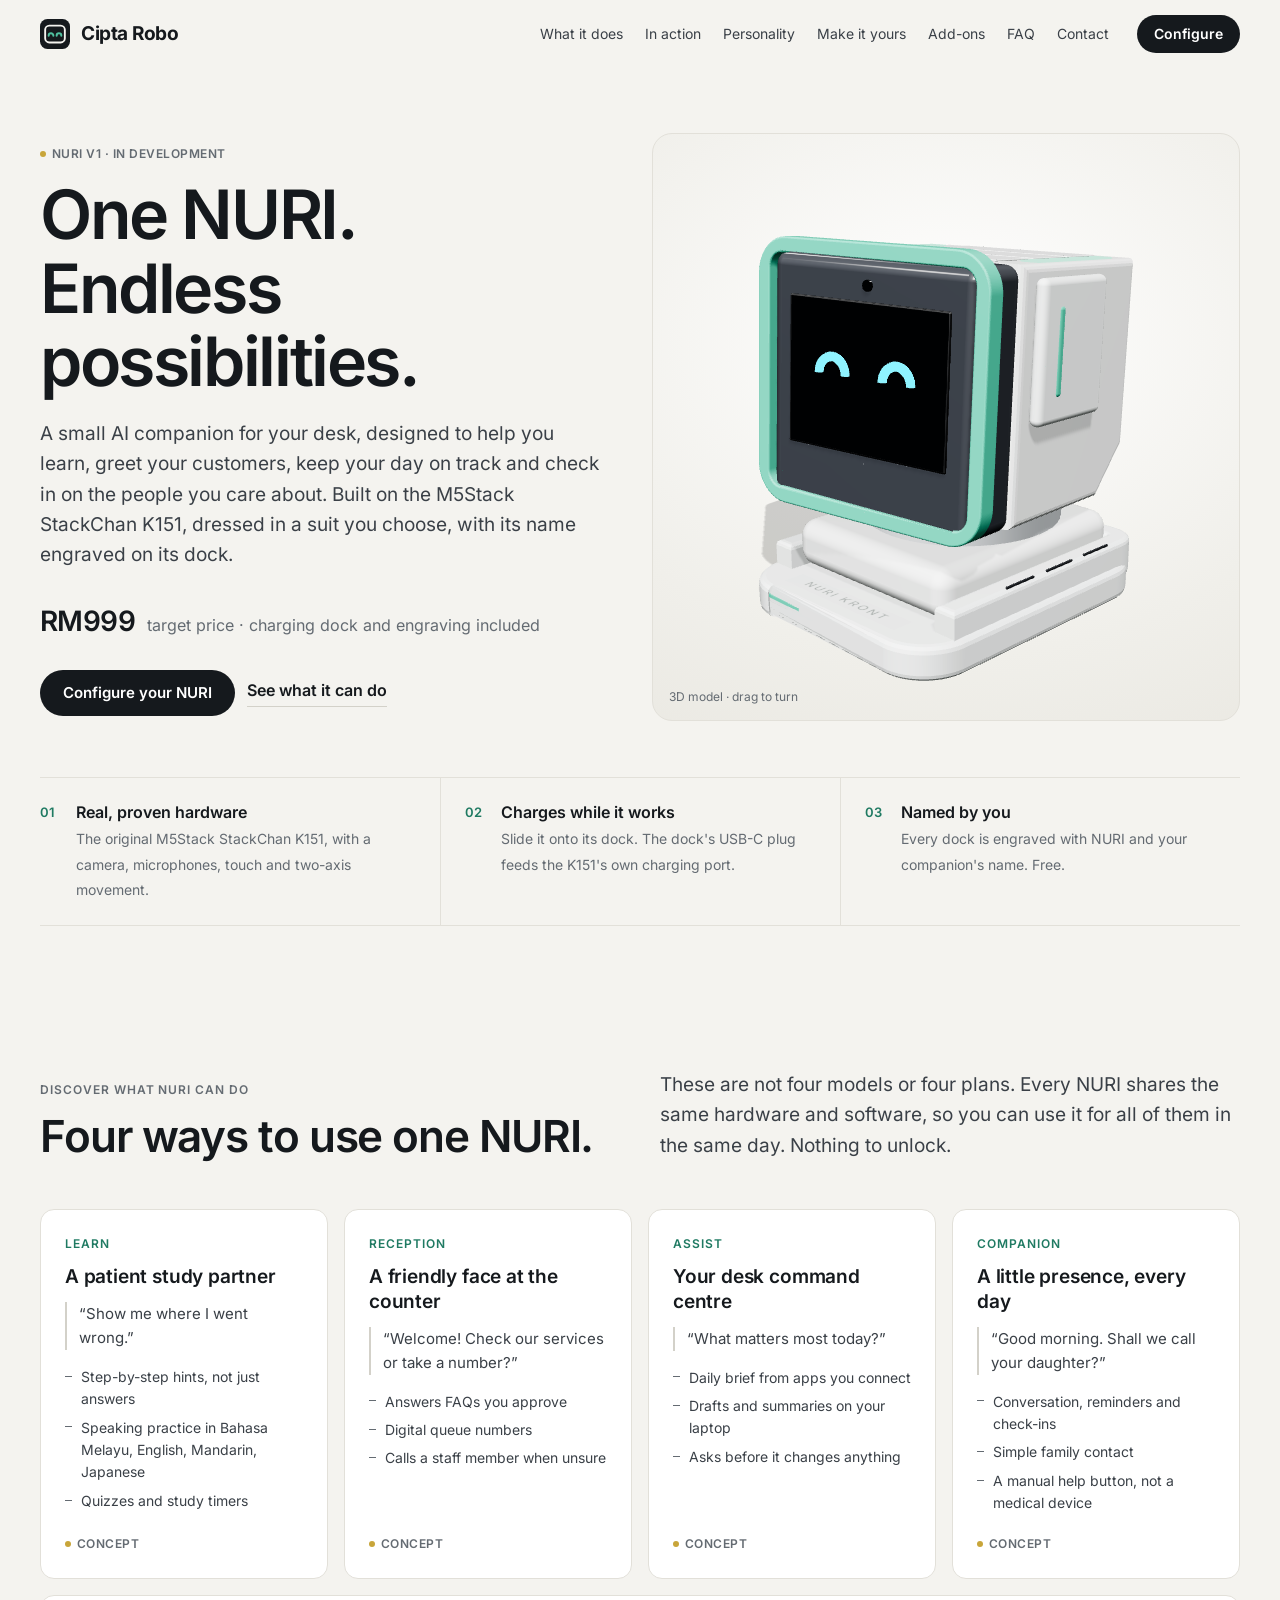
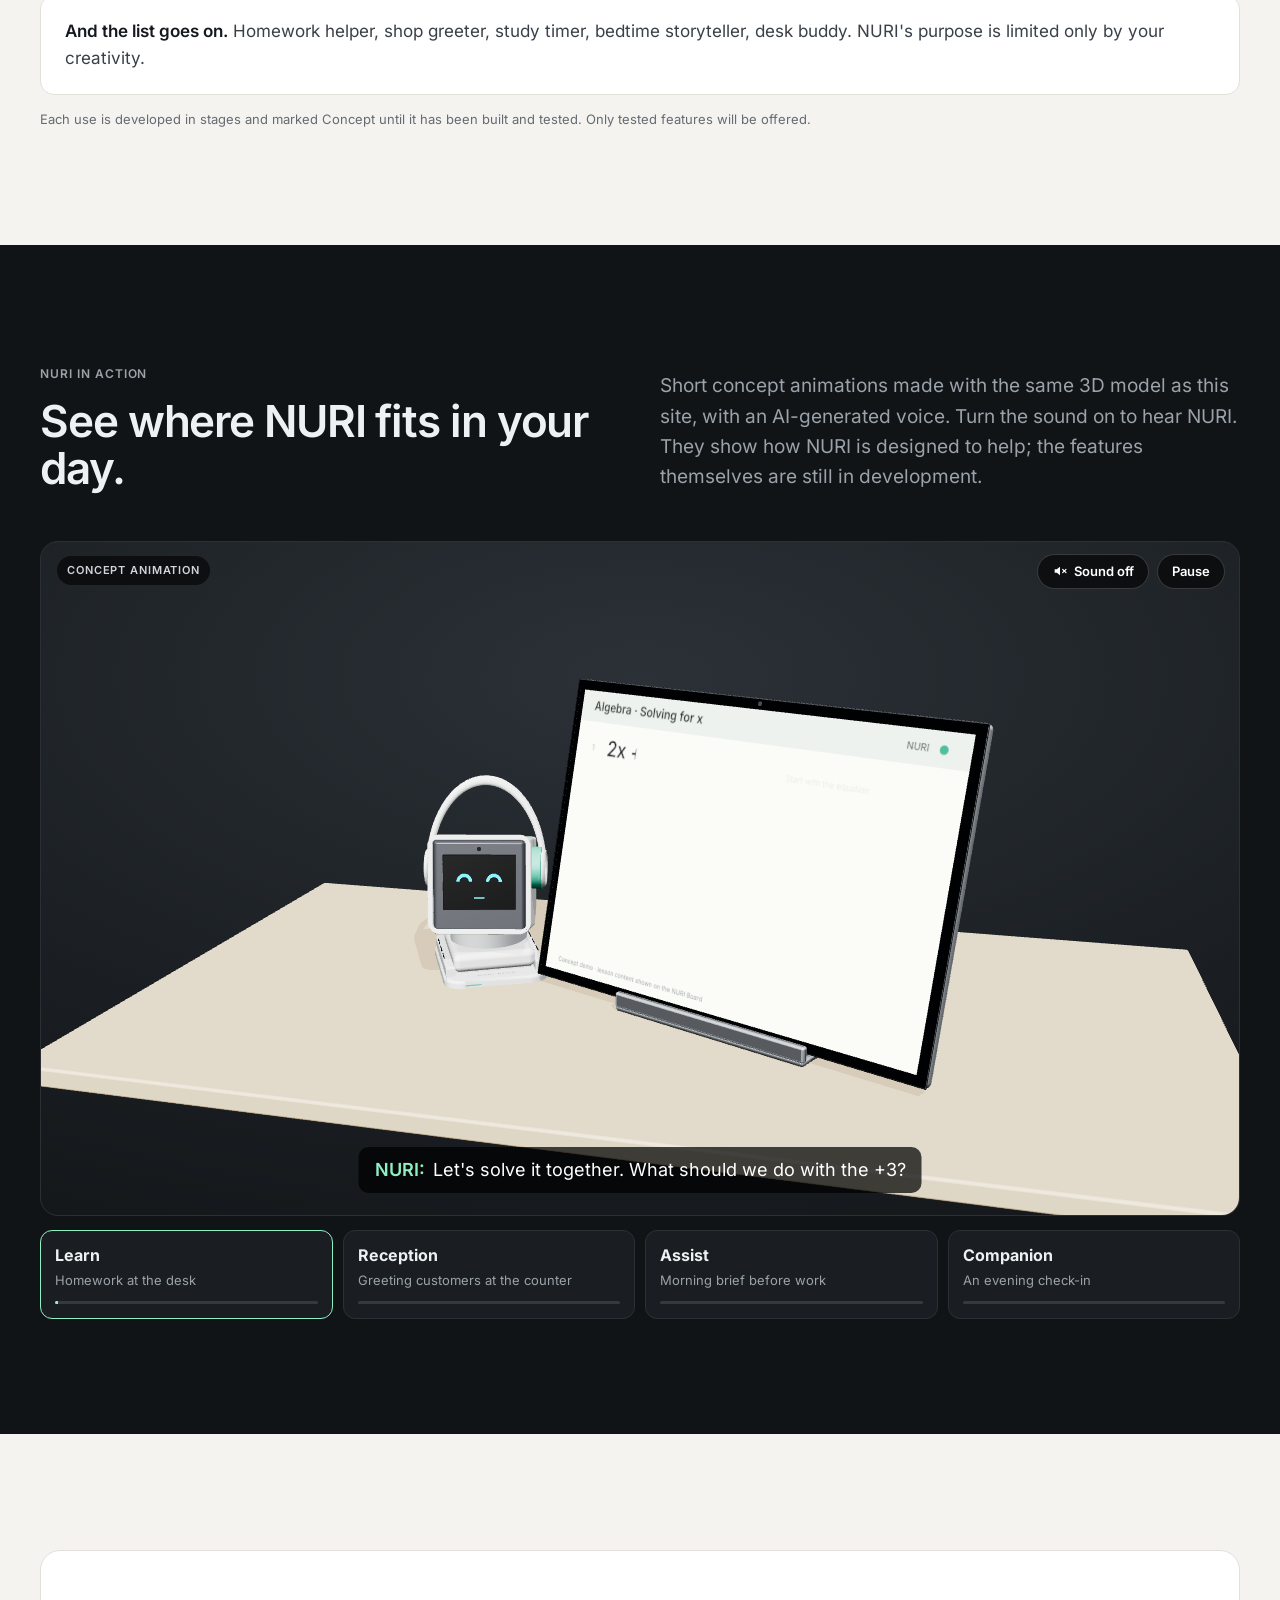
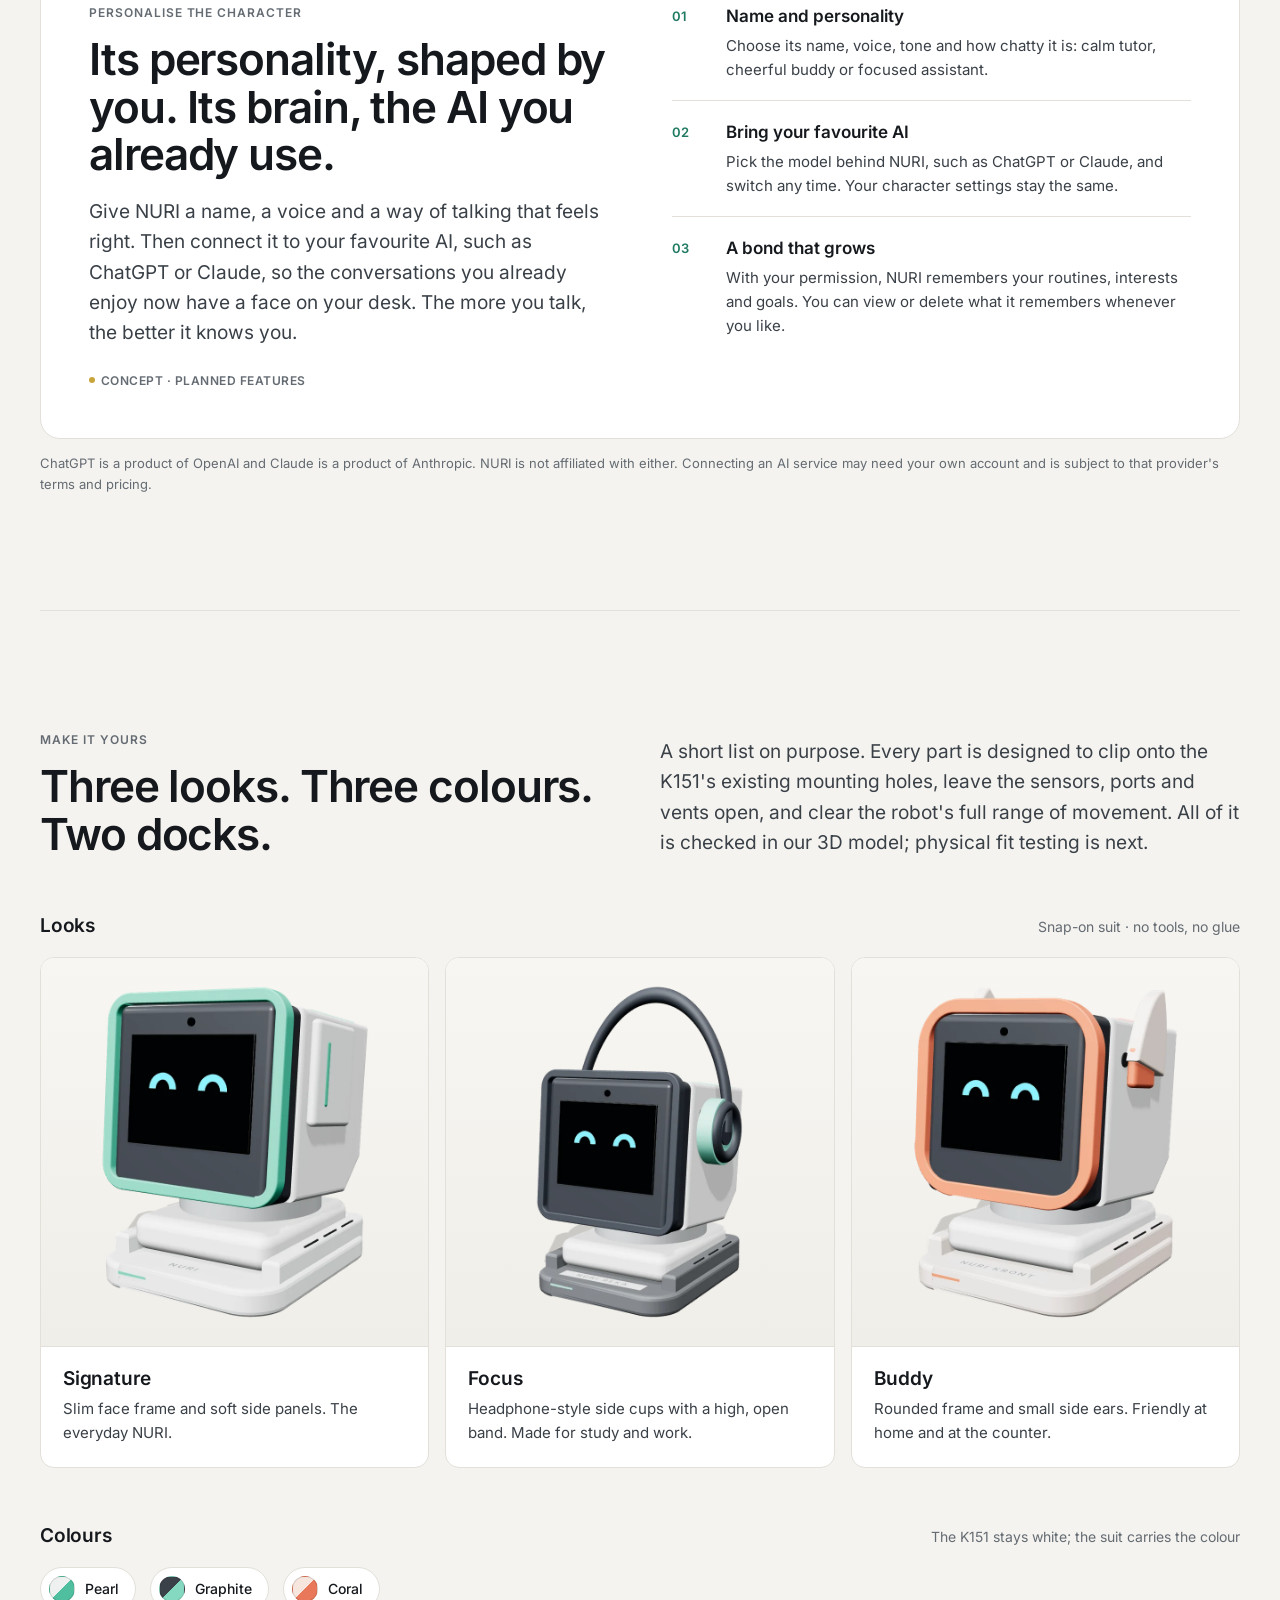
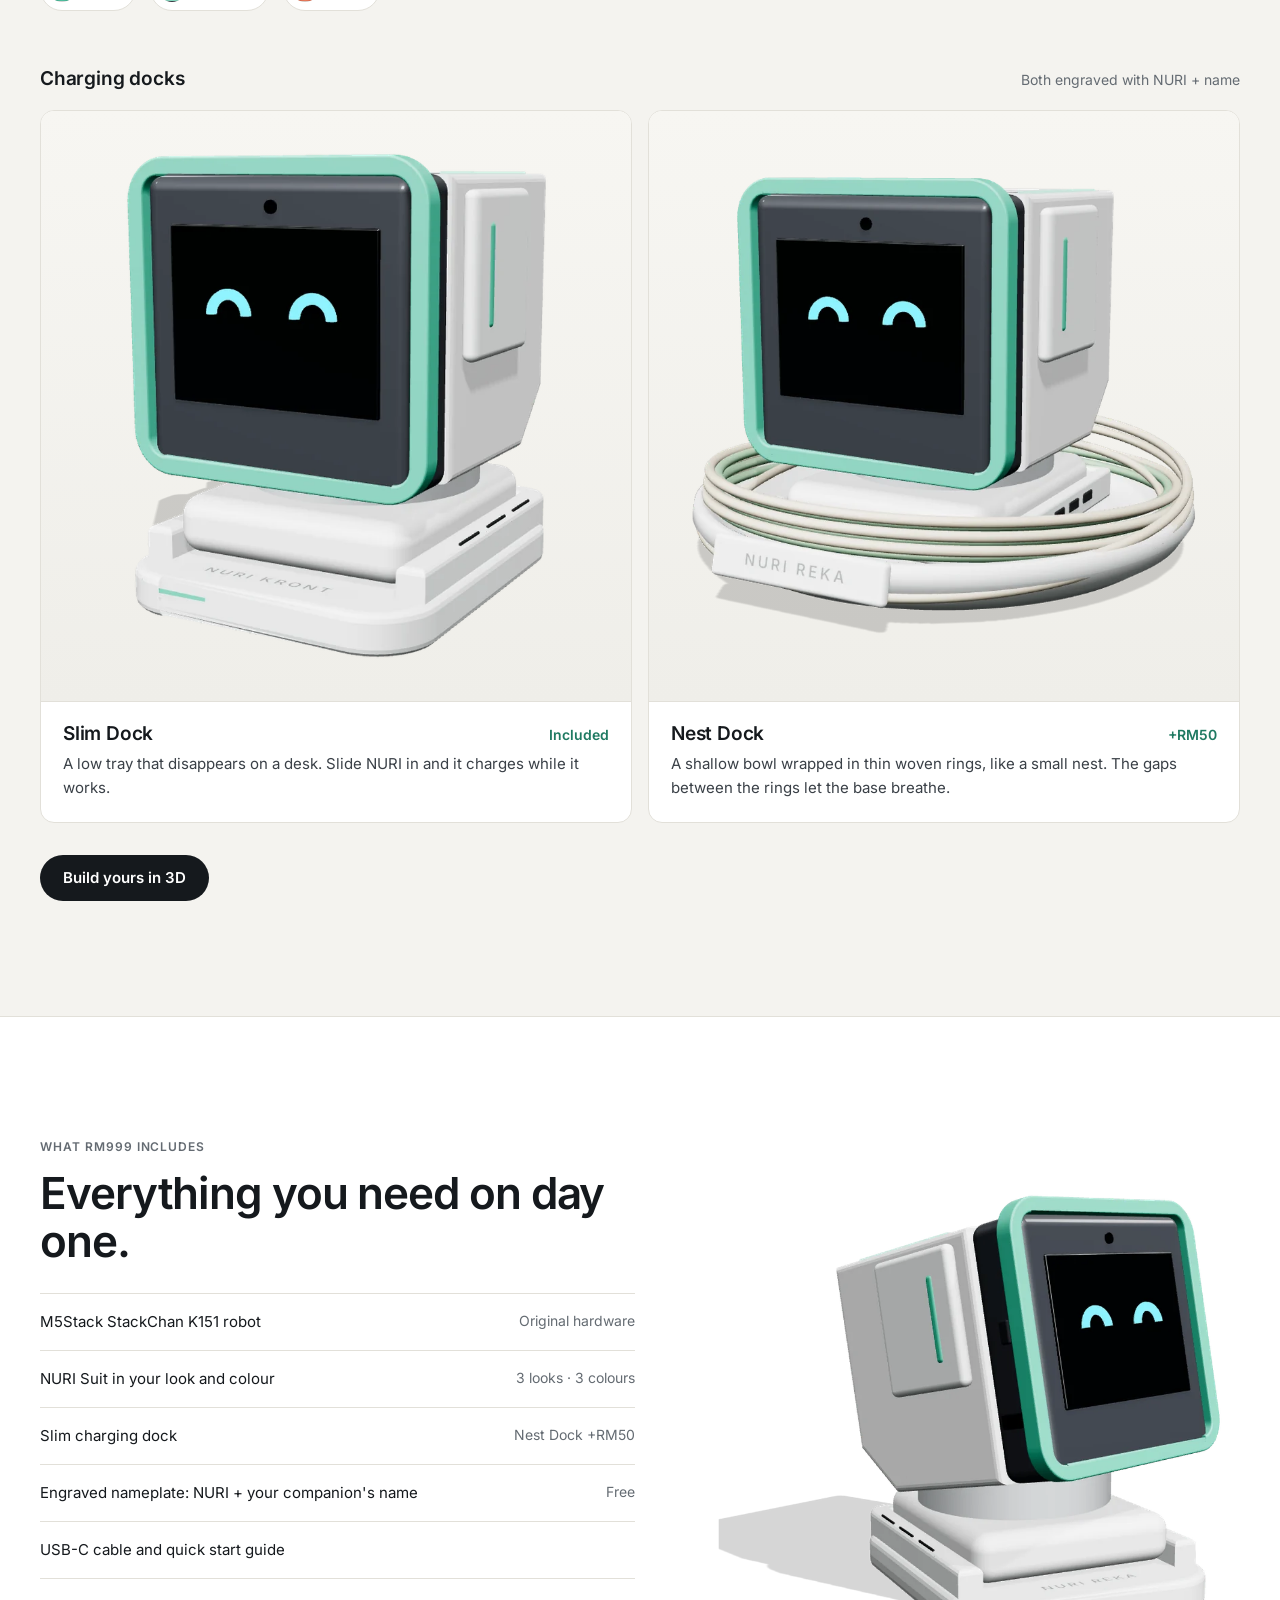
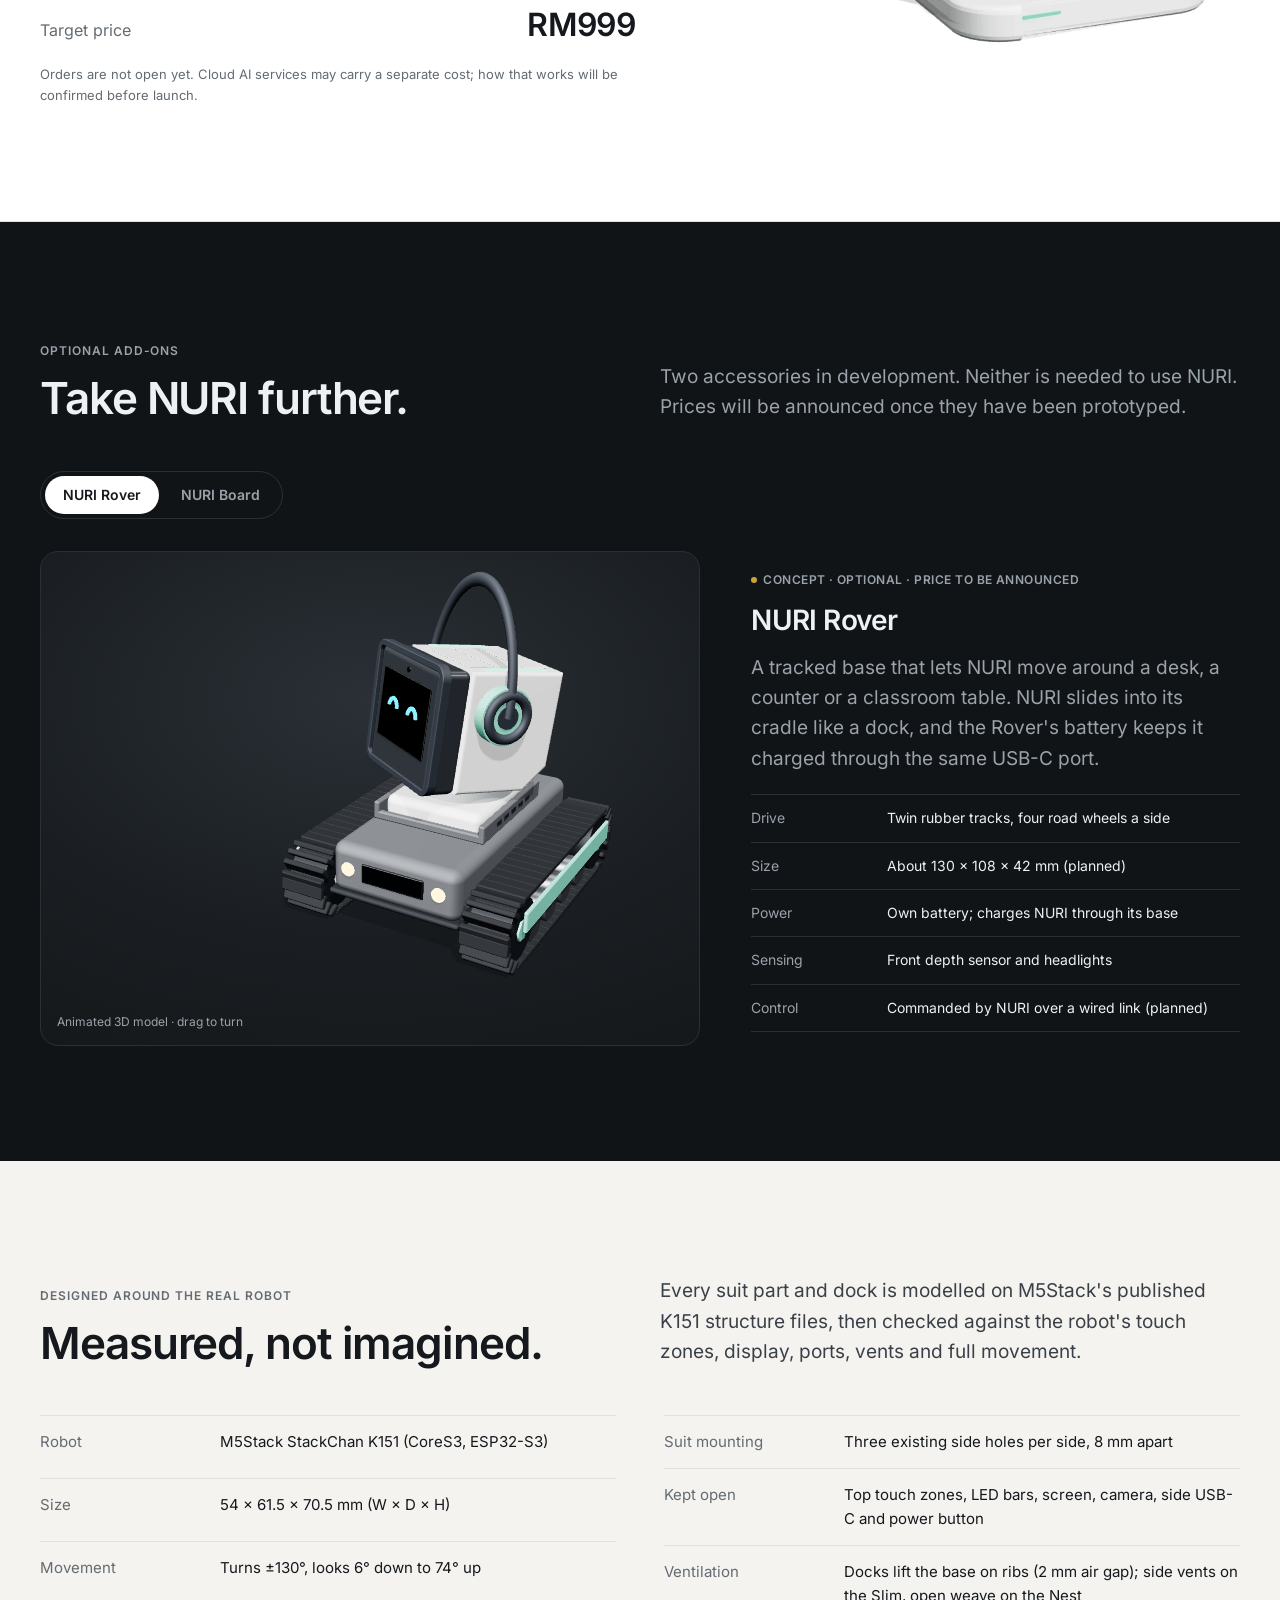
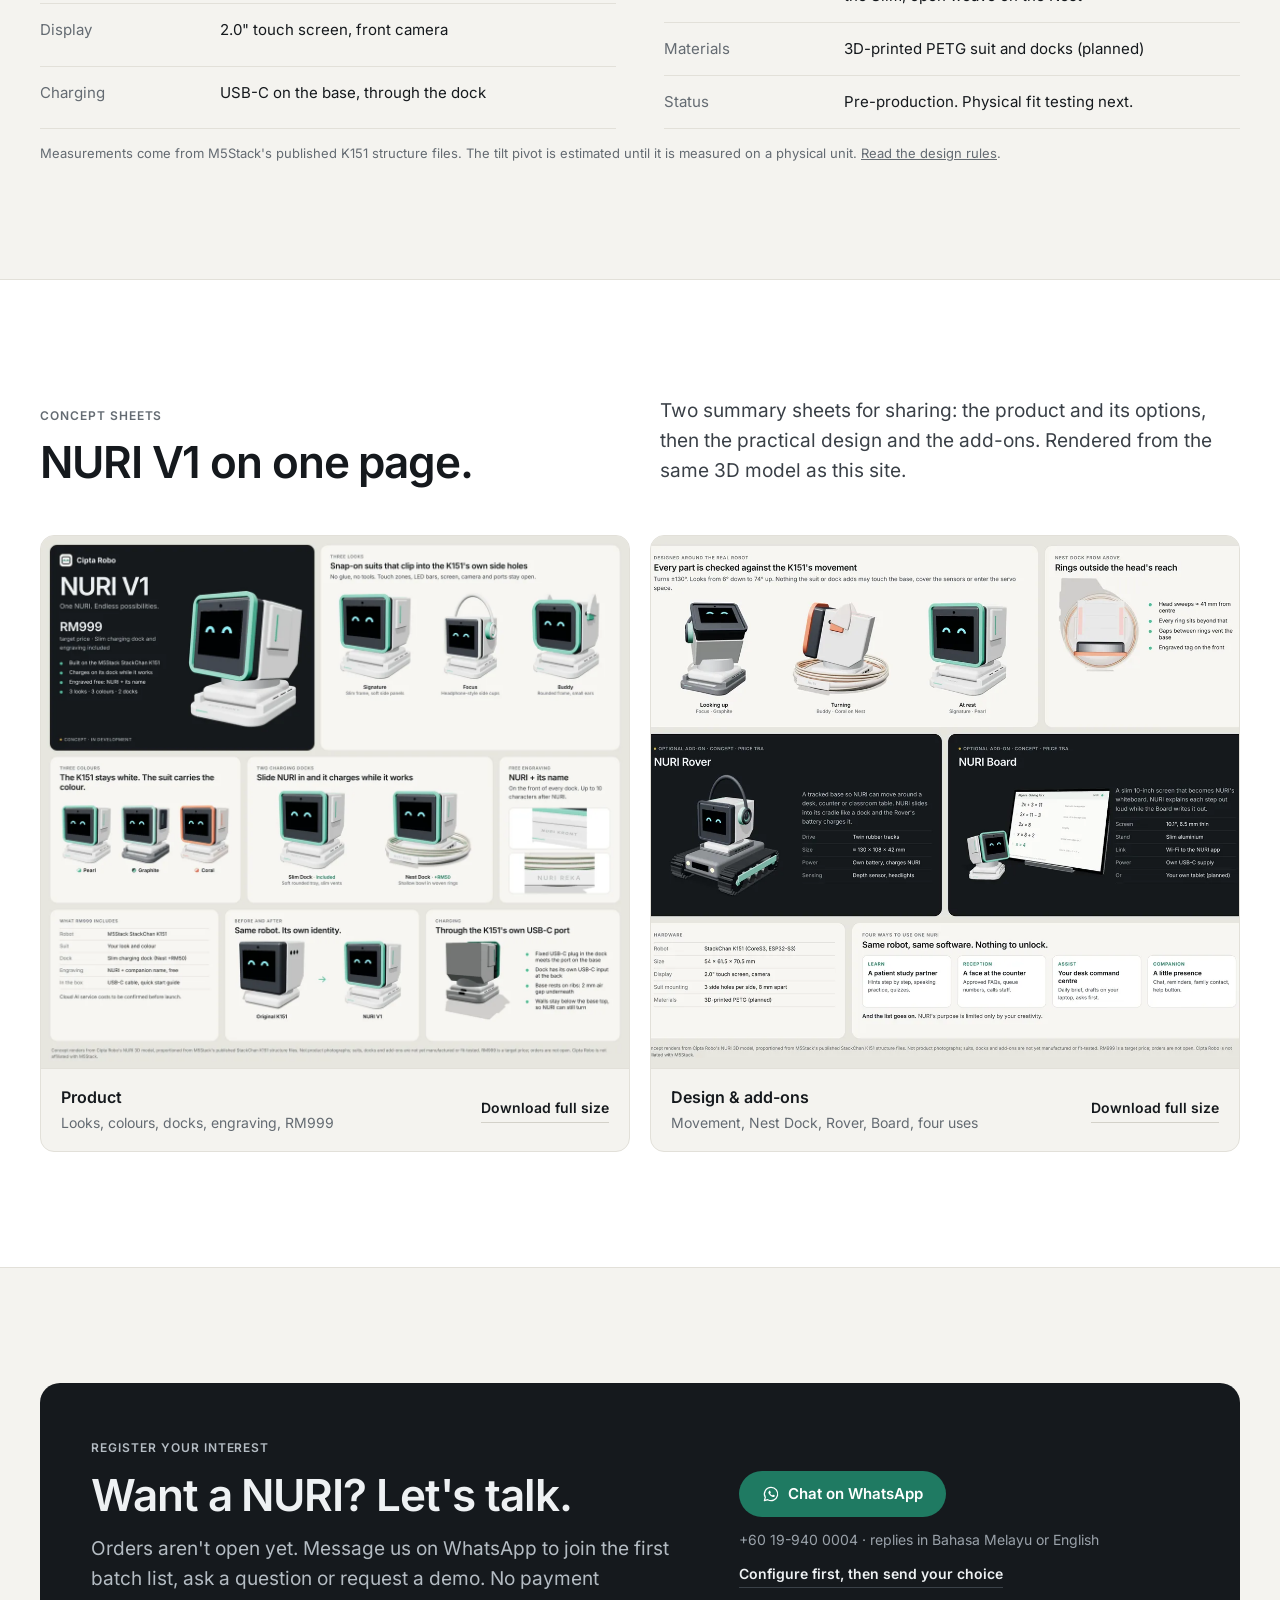
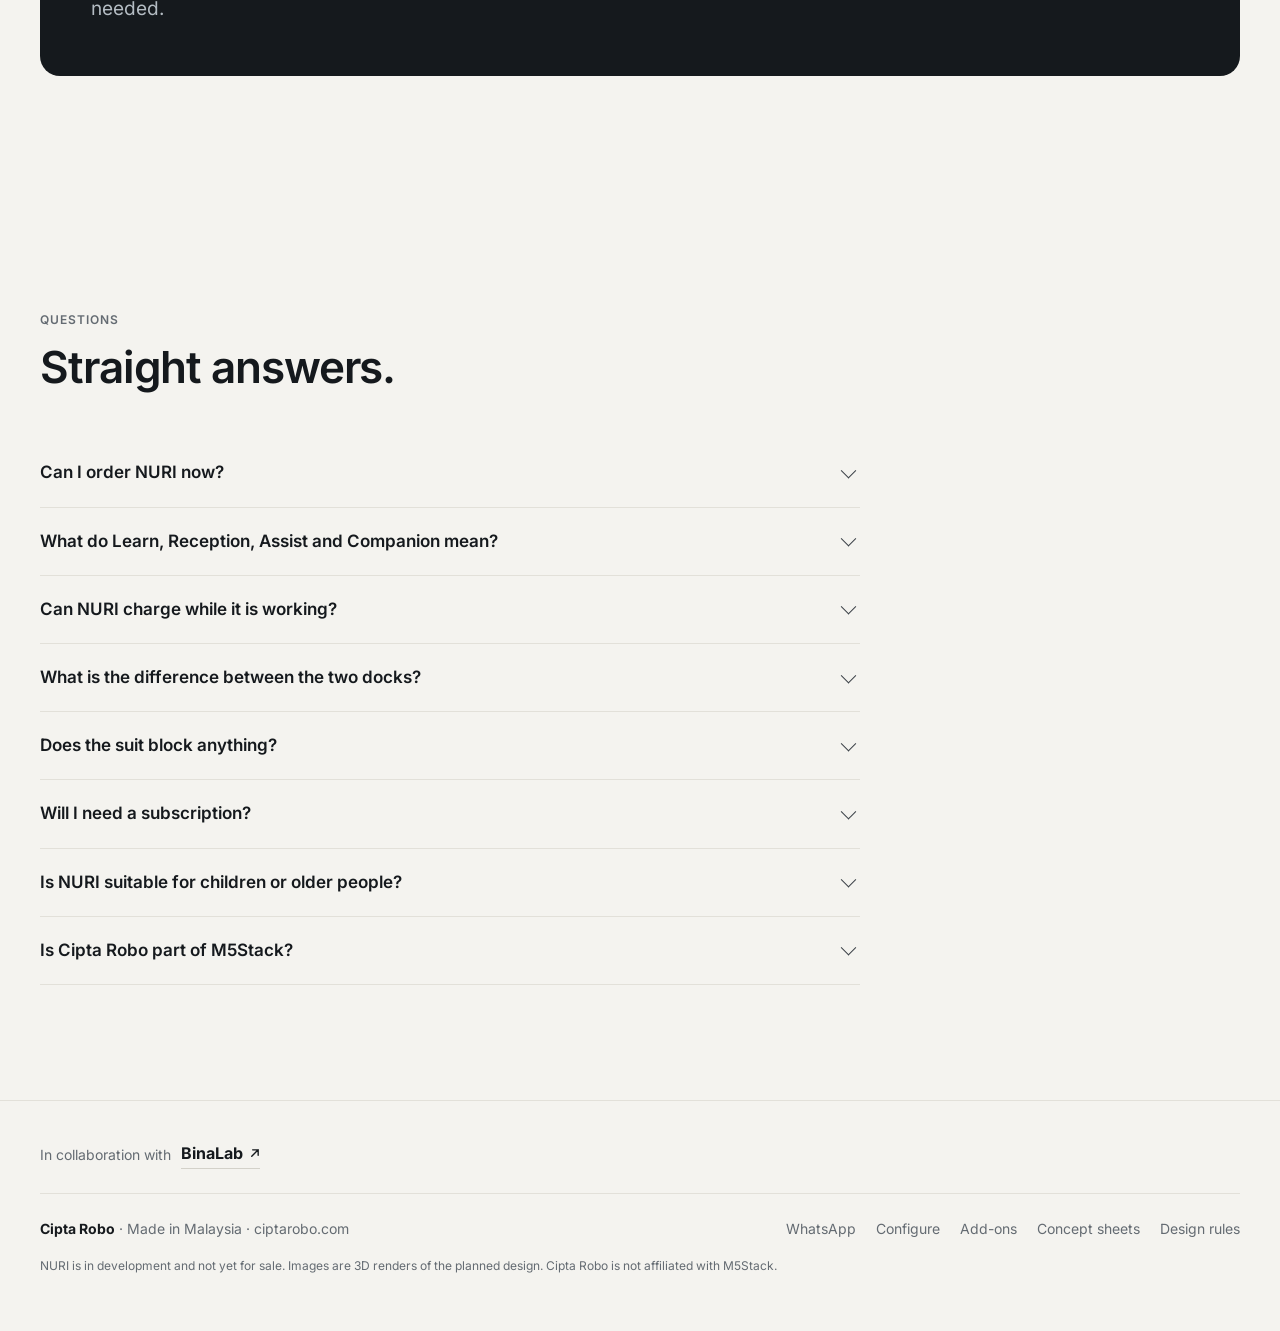
==== index.html @ 6ed7aa0a "NURI in action: AI voice, talking face, gaze on real joints, recomposed scenes - Voice tracks genera" ====
<!doctype html>
<html lang="en">
<head>
<meta charset="utf-8">
<meta name="viewport" content="width=device-width,initial-scale=1">
<title>NURI by Cipta Robo · A desktop AI companion</title>
<meta name="description" content="NURI is a desktop AI companion built on the M5Stack StackChan K151, with a suit you choose, a charging dock and its name engraved. Target price RM999. In development.">
<meta name="theme-color" content="#f4f3ef">
<link rel="canonical" href="https://ciptarobo.com/">
<meta property="og:type" content="website">
<meta property="og:site_name" content="Cipta Robo">
<meta property="og:url" content="https://ciptarobo.com/">
<meta property="og:title" content="NURI by Cipta Robo">
<meta property="og:description" content="One NURI. Endless possibilities. A desktop AI companion in development in Malaysia.">
<meta property="og:image" content="https://ciptarobo.com/assets/img/og.png">
<meta property="og:image:width" content="1200"><meta property="og:image:height" content="630">
<meta name="twitter:card" content="summary_large_image">
<script type="application/ld+json">{"@context":"https://schema.org","@type":"Organization","name":"Cipta Robo","url":"https://ciptarobo.com/","logo":"https://ciptarobo.com/assets/logo/icon-512.png","areaServed":"MY","contactPoint":{"@type":"ContactPoint","contactType":"sales","telephone":"+60199400004","availableLanguage":["ms","en"]}}</script>
<link rel="icon" href="favicon.svg" type="image/svg+xml"><link rel="apple-touch-icon" href="apple-touch-icon.png">
<link rel="preload" href="assets/fonts/inter-latin-var.woff2" as="font" type="font/woff2" crossorigin>
<link rel="stylesheet" href="assets/site.css">
<script type="importmap">{"imports":{"three":"./vendor/three/three.module.min.js","three/addons/":"./vendor/three/addons/"}}</script>
</head>
<body>
<a class="skip" href="#main">Skip to content</a>
<header class="site-head" id="top">
 <div class="wrap head-row">
  <a class="brand" href="./" aria-label="Cipta Robo home"><svg viewBox="0 0 64 64" aria-hidden="true"><rect width="64" height="64" rx="16" fill="#15191d"/><rect x="11" y="14" width="42" height="36" rx="9" fill="none" stroke="#f4f3ef" stroke-width="4"/><path d="M18.5 35.5a5 5 0 0 1 10 0M35.5 35.5a5 5 0 0 1 10 0" fill="none" stroke="#4fbf9f" stroke-width="4.2" stroke-linecap="round"/></svg>Cipta Robo</a>
  <button class="menu-btn" type="button" aria-expanded="false" aria-controls="nav">Menu</button>
  <nav class="nav" id="nav" aria-label="Main">
   <a href="#uses">What it does</a><a href="#in-action">In action</a><a href="#character">Personality</a><a href="#make-it-yours">Make it yours</a><a href="#add-ons">Add-ons</a><a href="#faq">FAQ</a><a href="#contact">Contact</a>
  </nav>
  <a class="btn btn-primary btn-sm" href="configure.html">Configure</a>
 </div>
</header>

<main id="main">
<section class="hero">
 <div class="wrap hero-grid">
  <div>
   <span class="status">NURI V1 · in development</span>
   <h1>One NURI.<br>Endless possibilities.</h1>
   <p class="lead">A small AI companion for your desk, designed to help you learn, greet your customers, keep your day on track and check in on the people you care about. Built on the M5Stack StackChan K151, dressed in a suit you choose, with its name engraved on its dock.</p>
   <div class="price-line"><strong>RM999</strong><span class="muted">target price · charging dock and engraving included</span></div>
   <div class="cta-row"><a class="btn btn-primary" href="configure.html">Configure your NURI</a><a class="link-arrow" href="#uses">See what it can do</a></div>
  </div>
  <div class="stage" id="heroStage" aria-label="Interactive 3D model of NURI on its charging dock">
   <div class="fallback"><img src="assets/img/hero.webp" alt="NURI in the Signature look on the Slim Dock, engraved NURI KRONT" width="900" height="900"></div>
   <span class="stage-note">3D model · drag to turn</span>
  </div>
 </div>
 <div class="wrap" style="margin-top:clamp(36px,5vw,56px)">
  <div class="facts">
   <div><span class="n">01</span><p><b>Real, proven hardware</b><span>The original M5Stack StackChan K151, with a camera, microphones, touch and two-axis movement.</span></p></div>
   <div><span class="n">02</span><p><b>Charges while it works</b><span>Slide it onto its dock. The dock's USB-C plug feeds the K151's own charging port.</span></p></div>
   <div><span class="n">03</span><p><b>Named by you</b><span>Every dock is engraved with NURI and your companion's name. Free.</span></p></div>
  </div>
 </div>
</section>

<section class="section" id="uses" style="padding-top:clamp(40px,6vw,72px)">
 <div class="wrap">
  <div class="section-head">
   <div><span class="label">Discover what NURI can do</span><h2 style="margin-top:12px">Four ways to use one NURI.</h2></div>
   <p class="lead">These are not four models or four plans. Every NURI shares the same hardware and software, so you can use it for all of them in the same day. Nothing to unlock.</p>
  </div>
  <div class="uses">
   <article class="use"><span class="label">Learn</span><h3>A patient study partner</h3><q>Show me where I went wrong.</q><ul><li>Step-by-step hints, not just answers</li><li>Speaking practice in Bahasa Melayu, English, Mandarin, Japanese</li><li>Quizzes and study timers</li></ul><span class="status">Concept</span></article>
   <article class="use"><span class="label">Reception</span><h3>A friendly face at the counter</h3><q>Welcome! Check our services or take a number?</q><ul><li>Answers FAQs you approve</li><li>Digital queue numbers</li><li>Calls a staff member when unsure</li></ul><span class="status">Concept</span></article>
   <article class="use"><span class="label">Assist</span><h3>Your desk command centre</h3><q>What matters most today?</q><ul><li>Daily brief from apps you connect</li><li>Drafts and summaries on your laptop</li><li>Asks before it changes anything</li></ul><span class="status">Concept</span></article>
   <article class="use"><span class="label">Companion</span><h3>A little presence, every day</h3><q>Good morning. Shall we call your daughter?</q><ul><li>Conversation, reminders and check-ins</li><li>Simple family contact</li><li>A manual help button, not a medical device</li></ul><span class="status">Concept</span></article>
  </div>
  <div class="endless"><p><strong>And the list goes on.</strong> Homework helper, shop greeter, study timer, bedtime storyteller, desk buddy. NURI's purpose is limited only by your creativity.</p></div>
  <p class="note">Each use is developed in stages and marked Concept until it has been built and tested. Only tested features will be offered.</p>
 </div>
</section>

<section class="section dark" id="in-action">
 <div class="wrap">
  <div class="section-head">
   <div><span class="label">NURI in action</span><h2 style="margin-top:12px">See where NURI fits in your day.</h2></div>
   <p class="lead">Short concept animations made with the same 3D model as this site, with an AI-generated voice. Turn the sound on to hear NURI. They show how NURI is designed to help; the features themselves are still in development.</p>
  </div>
  <div class="player">
   <div class="player-stage" id="sceneStage" aria-label="Animated scenes of NURI in use">
    <span class="scene-tag">Concept animation</span>
    <div class="player-ctl"><button type="button" class="play-btn sound-btn" id="soundBtn" aria-pressed="false" aria-label="Sound"><svg viewBox="0 0 24 24" width="16" height="16" aria-hidden="true"><path d="M4 9.5h3.2L12 5.5v13l-4.8-4H4z" fill="currentColor"/><path class="w" d="M15.5 9a4 4 0 0 1 0 6M18 6.5a7.5 7.5 0 0 1 0 11" fill="none" stroke="currentColor" stroke-width="1.8" stroke-linecap="round"/><path class="x" d="M16 9.5l5 5M21 9.5l-5 5" stroke="currentColor" stroke-width="1.8" stroke-linecap="round"/></svg><span>Sound off</span></button><button type="button" class="play-btn" id="playBtn" aria-pressed="true">Pause</button></div>
    <div class="caption" aria-live="polite"><b id="capWho"></b><span id="capText"></span></div>
   </div>
   <div class="chips" role="tablist" aria-label="Scenes">
    <button role="tab" type="button" data-scene="0" aria-selected="true"><b>Learn</b><span>Homework at the desk</span><i><em></em></i></button>
    <button role="tab" type="button" data-scene="1" aria-selected="false"><b>Reception</b><span>Greeting customers at the counter</span><i><em></em></i></button>
    <button role="tab" type="button" data-scene="2" aria-selected="false"><b>Assist</b><span>Morning brief before work</span><i><em></em></i></button>
    <button role="tab" type="button" data-scene="3" aria-selected="false"><b>Companion</b><span>An evening check-in</span><i><em></em></i></button>
   </div>
  </div>
 </div>
</section>

<section class="section" id="character">
 <div class="wrap">
  <div class="character">
   <div>
    <span class="label">Personalise the character</span>
    <h2 style="margin:12px 0 18px">Its personality, shaped by you. Its brain, the AI you already use.</h2>
    <p class="lead">Give NURI a name, a voice and a way of talking that feels right. Then connect it to your favourite AI, such as ChatGPT or Claude, so the conversations you already enjoy now have a face on your desk. The more you talk, the better it knows you.</p>
    <span class="status" style="margin-top:22px">Concept · planned features</span>
   </div>
   <ol class="steps">
    <li><b>Name and personality</b><span>Choose its name, voice, tone and how chatty it is: calm tutor, cheerful buddy or focused assistant.</span></li>
    <li><b>Bring your favourite AI</b><span>Pick the model behind NURI, such as ChatGPT or Claude, and switch any time. Your character settings stay the same.</span></li>
    <li><b>A bond that grows</b><span>With your permission, NURI remembers your routines, interests and goals. You can view or delete what it remembers whenever you like.</span></li>
   </ol>
  </div>
  <p class="note">ChatGPT is a product of OpenAI and Claude is a product of Anthropic. NURI is not affiliated with either. Connecting an AI service may need your own account and is subject to that provider's terms and pricing.</p>
 </div>
</section>

<hr class="rule wrap">

<section class="section" id="make-it-yours">
 <div class="wrap">
  <div class="section-head">
   <div><span class="label">Make it yours</span><h2 style="margin-top:12px">Three looks. Three colours. Two docks.</h2></div>
   <p class="lead">A short list on purpose. Every part is designed to clip onto the K151's existing mounting holes, leave the sensors, ports and vents open, and clear the robot's full range of movement. All of it is checked in our 3D model; physical fit testing is next.</p>
  </div>
  <div class="subhead"><h3>Looks</h3><span class="muted small">Snap-on suit · no tools, no glue</span></div>
  <div class="cards">
   <article class="card"><figure><img src="assets/img/look-signature.webp" alt="NURI in the Signature look" width="800" height="800" loading="lazy"></figure><div class="body"><h3>Signature</h3><p>Slim face frame and soft side panels. The everyday NURI.</p></div></article>
   <article class="card"><figure><img src="assets/img/look-focus.webp" alt="NURI in the Focus look with headphone-style side cups" width="800" height="800" loading="lazy"></figure><div class="body"><h3>Focus</h3><p>Headphone-style side cups with a high, open band. Made for study and work.</p></div></article>
   <article class="card"><figure><img src="assets/img/look-buddy.webp" alt="NURI in the Buddy look with small side ears" width="800" height="800" loading="lazy"></figure><div class="body"><h3>Buddy</h3><p>Rounded frame and small side ears. Friendly at home and at the counter.</p></div></article>
  </div>
  <div class="subhead"><h3>Colours</h3><span class="muted small">The K151 stays white; the suit carries the colour</span></div>
  <div class="swatches">
   <span class="swatch"><i style="background:linear-gradient(135deg,#eef1f0 50%,#4fbf9f 50%)"></i>Pearl</span>
   <span class="swatch"><i style="background:linear-gradient(135deg,#3b4149 50%,#86d9c1 50%)"></i>Graphite</span>
   <span class="swatch"><i style="background:linear-gradient(135deg,#f6e6de 50%,#e9785a 50%)"></i>Coral</span>
  </div>
  <div class="subhead"><h3>Charging docks</h3><span class="muted small">Both engraved with NURI + name</span></div>
  <div class="cards cards-2">
   <article class="card"><figure><img src="assets/img/dock-slim.webp" alt="Slim Dock engraved NURI KRONT" width="800" height="800" loading="lazy"></figure><div class="body"><div class="price-tag"><h3>Slim Dock</h3><span>Included</span></div><p>A low tray that disappears on a desk. Slide NURI in and it charges while it works.</p></div></article>
   <article class="card"><figure><img src="assets/img/dock-nest.webp" alt="Nest Dock: a shallow bowl wrapped in woven rings, engraved NURI REKA" width="800" height="800" loading="lazy"></figure><div class="body"><div class="price-tag"><h3>Nest Dock</h3><span>+RM50</span></div><p>A shallow bowl wrapped in thin woven rings, like a small nest. The gaps between the rings let the base breathe.</p></div></article>
  </div>
  <div class="cta-row" style="margin-top:32px"><a class="btn btn-primary" href="configure.html">Build yours in 3D</a></div>
 </div>
</section>

<section class="section" style="background:var(--surface);border-top:1px solid var(--line);border-bottom:1px solid var(--line)">
 <div class="wrap box">
  <div>
   <span class="label">What RM999 includes</span>
   <h2 style="margin:12px 0 28px">Everything you need on day one.</h2>
   <ul class="box-list">
    <li><span>M5Stack StackChan K151 robot</span><span>Original hardware</span></li>
    <li><span>NURI Suit in your look and colour</span><span>3 looks · 3 colours</span></li>
    <li><span>Slim charging dock</span><span>Nest Dock +RM50</span></li>
    <li><span>Engraved nameplate: NURI + your companion's name</span><span>Free</span></li>
    <li><span>USB-C cable and quick start guide</span><span></span></li>
   </ul>
   <div class="box-total"><span class="muted">Target price</span><strong>RM999</strong></div>
   <p class="note">Orders are not open yet. Cloud AI services may carry a separate cost; how that works will be confirmed before launch.</p>
  </div>
  <figure style="margin:0"><img src="assets/img/inbox.webp" alt="NURI with the Signature look on its Slim Dock, engraved NURI REKA" width="900" height="900" loading="lazy"></figure>
 </div>
</section>

<section class="section dark" id="add-ons">
 <div class="wrap">
  <div class="section-head">
   <div><span class="label">Optional add-ons</span><h2 style="margin-top:12px">Take NURI further.</h2></div>
   <p class="lead">Two accessories in development. Neither is needed to use NURI. Prices will be announced once they have been prototyped.</p>
  </div>
  <div class="tabs" role="tablist" aria-label="Add-ons">
   <button role="tab" id="tab-rover" aria-selected="true" aria-controls="panel-addon">NURI Rover</button>
   <button role="tab" id="tab-board" aria-selected="false" aria-controls="panel-addon">NURI Board</button>
  </div>
  <div class="addon" id="panel-addon" role="tabpanel" aria-labelledby="tab-rover">
   <div class="addon-stage" id="addonStage"><span class="stage-note" id="addonNote">Animated 3D model · drag to turn</span></div>
   <div id="addonText"></div>
  </div>
 </div>
</section>

<section class="section" id="hardware">
 <div class="wrap">
  <div class="section-head">
   <div><span class="label">Designed around the real robot</span><h2 style="margin-top:12px">Measured, not imagined.</h2></div>
   <p class="lead">Every suit part and dock is modelled on M5Stack's published K151 structure files, then checked against the robot's touch zones, display, ports, vents and full movement.</p>
  </div>
  <div class="specs">
   <dl>
    <dt>Robot</dt><dd>M5Stack StackChan K151 (CoreS3, ESP32-S3)</dd>
    <dt>Size</dt><dd>54 × 61.5 × 70.5 mm (W × D × H)</dd>
    <dt>Movement</dt><dd>Turns ±130°, looks 6° down to 74° up</dd>
    <dt>Display</dt><dd>2.0" touch screen, front camera</dd>
    <dt>Charging</dt><dd>USB-C on the base, through the dock</dd>
   </dl>
   <dl>
    <dt>Suit mounting</dt><dd>Three existing side holes per side, 8 mm apart</dd>
    <dt>Kept open</dt><dd>Top touch zones, LED bars, screen, camera, side USB-C and power button</dd>
    <dt>Ventilation</dt><dd>Docks lift the base on ribs (2 mm air gap); side vents on the Slim, open weave on the Nest</dd>
    <dt>Materials</dt><dd>3D-printed PETG suit and docks (planned)</dd>
    <dt>Status</dt><dd>Pre-production. Physical fit testing next.</dd>
   </dl>
  </div>
  <p class="note">Measurements come from M5Stack's published K151 structure files. The tilt pivot is estimated until it is measured on a physical unit. <a href="https://github.com/danialrohaizat012-sys/aicompanion/blob/main/docs/k151-design-rules.md">Read the design rules</a>.</p>
 </div>
</section>

<section class="section" id="concept-sheets" style="background:var(--surface);border-top:1px solid var(--line);border-bottom:1px solid var(--line)">
 <div class="wrap">
  <div class="section-head">
   <div><span class="label">Concept sheets</span><h2 style="margin-top:12px">NURI V1 on one page.</h2></div>
   <p class="lead">Two summary sheets for sharing: the product and its options, then the practical design and the add-ons. Rendered from the same 3D model as this site.</p>
  </div>
  <div class="sheets">
   <figure class="sheet-card"><a href="assets/img/sheets/nuri-v1-sheet-product.webp" target="_blank" rel="noopener"><img src="assets/img/sheets/nuri-v1-sheet-product-1200.webp" alt="Concept sheet: NURI V1 looks, colours, Slim and Nest docks, free engraving and what RM999 includes" width="1200" height="1088" loading="lazy"></a>
    <figcaption><b>Product</b><span>Looks, colours, docks, engraving, RM999</span><a class="link-arrow" href="assets/img/sheets/nuri-v1-sheet-product.webp" download>Download full size</a></figcaption></figure>
   <figure class="sheet-card"><a href="assets/img/sheets/nuri-v1-sheet-design.webp" target="_blank" rel="noopener"><img src="assets/img/sheets/nuri-v1-sheet-design-1200.webp" alt="Concept sheet: movement checks, Nest Dock from above, NURI Rover, NURI Board and the four uses" width="1200" height="1028" loading="lazy"></a>
    <figcaption><b>Design &amp; add-ons</b><span>Movement, Nest Dock, Rover, Board, four uses</span><a class="link-arrow" href="assets/img/sheets/nuri-v1-sheet-design.webp" download>Download full size</a></figcaption></figure>
  </div>
 </div>
</section>

<section class="section" id="contact">
 <div class="wrap">
  <div class="contact">
   <div>
    <span class="label">Register your interest</span>
    <h2 style="margin:12px 0 14px">Want a NURI? Let's talk.</h2>
    <p class="lead">Orders aren't open yet. Message us on WhatsApp to join the first batch list, ask a question or request a demo. No payment needed.</p>
   </div>
   <div class="contact-actions">
    <a class="btn btn-wa" href="https://wa.me/60199400004?text=Hi%20Cipta%20Robo%2C%20I%27m%20interested%20in%20NURI.%20Please%20keep%20me%20posted." target="_blank" rel="noopener"><svg viewBox="0 0 24 24" width="18" height="18" aria-hidden="true"><path d="M12 3.2a8.8 8.8 0 0 0-7.6 13.2L3.2 20.8l4.5-1.2A8.8 8.8 0 1 0 12 3.2Z" fill="none" stroke="currentColor" stroke-width="1.7" stroke-linejoin="round"/><path d="M9.1 8.3c.3-.5.6-.5.9-.5h.5c.2 0 .4 0 .5.4l.7 1.6c.1.2 0 .4-.1.6l-.5.6c-.1.1-.2.3 0 .5.5.9 1.3 1.7 2.3 2.3.2.1.4.1.5 0l.6-.7c.2-.2.4-.2.6-.1l1.6.8c.2.1.3.2.3.4 0 .6-.3 1.4-.9 1.7-.6.3-1.4.4-2.6-.1a9.6 9.6 0 0 1-4.6-4.5c-.5-1-.5-2.1.6-3Z" fill="currentColor"/></svg>Chat on WhatsApp</a>
    <span class="muted small">+60 19-940 0004 · replies in Bahasa Melayu or English</span>
    <a class="link-arrow small" href="configure.html">Configure first, then send your choice</a>
   </div>
  </div>
 </div>
</section>

<section class="section" id="faq">
 <div class="wrap">
  <div class="section-head"><div><span class="label">Questions</span><h2 style="margin-top:12px">Straight answers.</h2></div></div>
  <div class="faq">
   <details><summary>Can I order NURI now?</summary><p>Not yet. NURI is in development. The first units will be a small batch after the suit and docks have been fit-tested on real K151 robots. RM999 is the target price. <a href="https://wa.me/60199400004?text=Hi%20Cipta%20Robo%2C%20I%27m%20interested%20in%20NURI.%20Please%20keep%20me%20posted." target="_blank" rel="noopener">Message us on WhatsApp</a> to join the first batch list.</p></details>
   <details><summary>What do Learn, Reception, Assist and Companion mean?</summary><p>They are four ways to use the same NURI, not four products. Every NURI gets the same features as they are released. You never pay to unlock a use.</p></details>
   <details><summary>Can NURI charge while it is working?</summary><p>Yes. The K151 charges through the USB-C port on its base. Both docks have a fixed USB-C plug that lines up with that port, so NURI can keep running on your desk while it charges.</p></details>
   <details><summary>What is the difference between the two docks?</summary><p>They charge the same way. The Slim Dock is a low, rounded tray and comes with every NURI. The Nest Dock is a shallow bowl wrapped in woven rings, for RM50 more. Both carry the free NURI + name engraving.</p></details>
   <details><summary>Does the suit block anything?</summary><p>It is designed not to. Suit parts mount on the K151's existing side holes and leave the top touch zones, LED light bars, screen, camera, side USB-C port and power button open. Every part is checked in our 3D model against the robot's full range of movement, and will be tested on real K151 robots before any sale.</p></details>
   <details><summary>Will I need a subscription?</summary><p>NURI's voice and AI features use cloud services that cost money to run. Whether that is included, a small subscription or bring-your-own key will be decided and stated clearly before any sale.</p></details>
   <details><summary>Is NURI suitable for children or older people?</summary><p>Both are in mind, with extra care. Child use will need guardian controls and strict privacy. The Companion help button is a convenience, not a medical or emergency device.</p></details>
   <details><summary>Is Cipta Robo part of M5Stack?</summary><p>No. Cipta Robo is an independent Malaysian studio. NURI is built on the M5Stack StackChan K151; reseller and branding terms are being confirmed with the supplier.</p></details>
  </div>
 </div>
</section>
</main>

<footer class="site-foot">
<div class="wrap collab"><span>In collaboration with</span><a href="https://binalab.my" target="_blank" rel="noopener" aria-label="BinaLab (opens in a new tab)">BinaLab<svg viewBox="0 0 12 12" width="11" height="11" aria-hidden="true"><path d="M4 2h6v6M10 2 3 9" fill="none" stroke="currentColor" stroke-width="1.5" stroke-linecap="round" stroke-linejoin="round"/></svg></a></div>
 <div class="wrap foot-row">
  <div><b style="color:var(--ink)">Cipta Robo</b> · Made in Malaysia · ciptarobo.com</div>
  <div class="foot-links"><a href="https://wa.me/60199400004" target="_blank" rel="noopener">WhatsApp</a><a href="configure.html">Configure</a><a href="#add-ons">Add-ons</a><a href="#concept-sheets">Concept sheets</a><a href="https://github.com/danialrohaizat012-sys/aicompanion/blob/main/docs/k151-design-rules.md">Design rules</a></div>
 </div>
 <div class="wrap" style="margin-top:16px;font-size:12px">NURI is in development and not yet for sale. Images are 3D renders of the planned design. Cipta Robo is not affiliated with M5Stack.</div>
</footer>

<script type="module" src="assets/home.js"></script>
</body>
</html>
---- assets/site.css ----
/* Cipta Robo · NURI: site styles */
@font-face{font-family:"Inter";font-style:normal;font-weight:400 700;font-display:swap;src:url("fonts/inter-latin-var.woff2") format("woff2")}
:root{
  --paper:#f4f3ef; --surface:#ffffff; --ink:#15191d; --ink-2:#3a4047; --muted:#646b72; --line:#e2e0d9; --line-2:#d3d1c9;
  --accent:#1f7a62; --accent-ink:#ffffff; --accent-soft:#e4f1ec;
  --dark:#111417; --dark-2:#1a1e22; --dark-line:#2b3036; --dark-muted:#9aa2aa;
  --radius:14px; --wrap:1200px; --gutter:24px;
  --font:"Inter",ui-sans-serif,system-ui,-apple-system,"Segoe UI",Roboto,Arial,sans-serif;
}
*{box-sizing:border-box}
html{scroll-behavior:smooth;-webkit-text-size-adjust:100%}
body{margin:0;background:var(--paper);color:var(--ink);font:400 16px/1.6 var(--font);-webkit-font-smoothing:antialiased;text-rendering:optimizeLegibility}
img{display:block;max-width:100%;height:auto}
a{color:inherit}
button,input{font:inherit;color:inherit}
:focus-visible{outline:2px solid var(--accent);outline-offset:3px;border-radius:4px}
.wrap{width:min(var(--wrap),100% - 2*var(--gutter));margin-inline:auto}
.skip{position:absolute;left:-999px;top:8px;background:var(--ink);color:#fff;padding:8px 12px;border-radius:8px;z-index:100}.skip:focus{left:8px}

/* type */
h1,h2,h3{margin:0;font-weight:600;letter-spacing:-.025em;line-height:1.08}
h1{font-size:clamp(40px,5.6vw,68px);letter-spacing:-.035em}
h2{font-size:clamp(30px,3.6vw,44px)}
h3{font-size:19px;letter-spacing:-.01em;line-height:1.3}
p{margin:0}
.lead{font-size:clamp(17px,1.6vw,19px);color:var(--ink-2);line-height:1.6;max-width:36em}
.label{font-size:12px;font-weight:600;letter-spacing:.08em;text-transform:uppercase;color:var(--muted)}
.muted{color:var(--muted)}
.small{font-size:14px}
.status{display:inline-flex;align-items:center;gap:6px;font-size:12px;font-weight:600;letter-spacing:.04em;text-transform:uppercase;color:var(--muted)}
.status::before{content:"";width:6px;height:6px;border-radius:50%;background:#c8a53a}

/* header */
.site-head{position:sticky;top:0;z-index:20;background:color-mix(in srgb,var(--paper) 88%,transparent);backdrop-filter:saturate(1.4) blur(10px);border-bottom:1px solid transparent;transition:border-color .2s}
.site-head.scrolled{border-bottom-color:var(--line)}
.head-row{height:68px;display:flex;align-items:center;gap:28px}
.brand{font-weight:700;font-size:19px;letter-spacing:-.025em;text-decoration:none;display:flex;align-items:center;gap:11px}
.brand svg{width:30px;height:30px;flex:none}
.nav{display:flex;gap:22px;margin-left:auto}
.nav a{text-decoration:none;font-size:14px;color:var(--ink-2)}
.nav a:hover{color:var(--ink)}
.menu-btn{display:none;margin-left:auto;background:none;border:1px solid var(--line-2);border-radius:999px;padding:6px 14px;font-size:14px}

/* buttons */
.btn{display:inline-flex;align-items:center;justify-content:center;gap:8px;height:46px;padding:0 22px;border-radius:999px;font-weight:600;font-size:15px;text-decoration:none;border:1px solid transparent;cursor:pointer;transition:background .15s,border-color .15s,transform .15s}
.btn-primary{background:var(--ink);color:#fff}.btn-primary:hover{background:#000}
.btn-ghost{border-color:var(--line-2);background:transparent}.btn-ghost:hover{border-color:var(--ink)}
.btn-sm{height:38px;padding:0 16px;font-size:14px}
.btn-wa{background:#1f7a62;color:#fff}.btn-wa:hover{background:#17614e}
.contact{display:grid;grid-template-columns:1.3fr 1fr;gap:clamp(24px,5vw,64px);align-items:center;background:var(--ink);color:#eef1f3;border-radius:20px;padding:clamp(28px,4vw,52px)}
.contact .label,.contact .lead{color:#b4bcc3}
.contact-actions{display:grid;gap:12px;justify-items:start}
.contact-actions .muted{color:#9aa2aa}
.contact-actions .link-arrow{color:#eef1f3;border-color:#3a4148}
.summary .btn-wa{width:100%;margin-top:16px}
.link-arrow{font-weight:600;text-decoration:none;border-bottom:1px solid var(--line-2);padding-bottom:2px}.link-arrow:hover{border-color:var(--ink)}

/* sections */
section{scroll-margin-top:72px}
.section{padding:clamp(72px,9vw,120px) 0}
.section-head{display:grid;grid-template-columns:1fr 1fr;gap:40px;align-items:end;margin-bottom:48px}
.section-head .lead{justify-self:end}
.rule{border:0;border-top:1px solid var(--line);margin:0}.rule.wrap{margin-inline:auto}
.back-link{margin-left:auto;font-size:14px;text-decoration:none;color:var(--ink-2)}.back-link:hover{color:var(--ink)}

/* hero */
.hero{padding:clamp(28px,5vw,64px) 0 clamp(40px,6vw,72px)}
.hero-grid{display:grid;grid-template-columns:minmax(0,1fr) minmax(0,1.05fr);gap:clamp(24px,4vw,56px);align-items:center}
.hero h1{margin:14px 0 20px}
.price-line{display:flex;align-items:baseline;gap:12px;flex-wrap:wrap;margin:28px 0 26px}
.price-line strong{font-size:28px;font-weight:600;letter-spacing:-.02em}
.cta-row{display:flex;gap:12px;align-items:center;flex-wrap:wrap}
.stage{position:relative;aspect-ratio:1/1;border-radius:20px;background:radial-gradient(120% 90% at 50% 35%,#ffffff 0,#f0efea 60%,#e8e6df 100%);border:1px solid var(--line);overflow:hidden}
.stage canvas{display:block;width:100%;height:100%;touch-action:pan-y}
.stage .stage-note{position:absolute;left:16px;bottom:14px;font-size:12px;color:var(--muted)}
.stage .fallback{position:absolute;inset:0;display:grid;place-items:center;padding:24px}
.stage .fallback img{max-height:90%;width:auto}

/* facts strip */
.facts{display:grid;grid-template-columns:repeat(3,1fr);border-top:1px solid var(--line);border-bottom:1px solid var(--line)}
.facts div{padding:22px 24px 22px 0;display:flex;gap:14px;align-items:flex-start}
.facts div+div{padding-left:24px;border-left:1px solid var(--line)}
.facts b{display:block;font-weight:600}
.facts span{color:var(--muted);font-size:14px}
.facts .n{font-size:13px;font-weight:600;color:var(--accent);min-width:22px;padding-top:2px}

/* uses */
.uses{display:grid;grid-template-columns:repeat(4,1fr);gap:16px}
.use{background:var(--surface);border:1px solid var(--line);border-radius:var(--radius);padding:24px;display:flex;flex-direction:column;gap:12px}
.use .label{color:var(--accent)}
.use q{font-size:15px;color:var(--ink-2);quotes:"“" "”";border-left:2px solid var(--line-2);padding-left:12px}
.use ul{margin:4px 0 0;padding:0;list-style:none;display:grid;gap:6px;font-size:14px;color:var(--ink-2)}
.use li{padding-left:16px;position:relative}.use li::before{content:"";position:absolute;left:0;top:.7em;width:7px;height:1px;background:var(--muted)}
.use .status{margin-top:auto;padding-top:8px}
.note{font-size:13px;color:var(--muted);margin-top:14px}

.endless{margin-top:16px;background:var(--surface);border:1px solid var(--line);border-radius:var(--radius);padding:22px 24px;font-size:17px;color:var(--ink-2)}
.endless strong{color:var(--ink);font-weight:600}

/* NURI in action */
.player{display:grid;gap:14px}
.player-stage{position:relative;aspect-ratio:16/9;border-radius:18px;overflow:hidden;border:1px solid var(--dark-line);background:radial-gradient(120% 100% at 50% 20%,#2b3137 0,#1a1e22 60%,#121518 100%);transition:background .6s}
.player-stage.evening{background:radial-gradient(120% 100% at 30% 20%,#2a2219 0,#17130f 60%,#0e0c0a 100%)}
.player-stage canvas{display:block;width:100%;height:100%}
.scene-tag{position:absolute;left:16px;top:14px;z-index:2;font-size:11px;font-weight:600;letter-spacing:.08em;text-transform:uppercase;color:#cfd5da;background:#0009;border-radius:999px;padding:6px 10px}
.player-ctl{position:absolute;right:14px;top:12px;z-index:2;display:flex;gap:8px}
.sound-btn{display:inline-flex;align-items:center;gap:6px}.sound-btn[aria-pressed=true]{background:#1f7a62;border-color:#1f7a62}
.sound-btn .x{display:inline}.sound-btn .w{display:none}.sound-btn[aria-pressed=true] .x{display:none}.sound-btn[aria-pressed=true] .w{display:inline}
.play-btn{background:#0009;color:#fff;border:1px solid #ffffff2e;border-radius:999px;padding:6px 14px;font-size:13px;font-weight:600;cursor:pointer}
.caption{position:absolute;left:50%;bottom:22px;transform:translateX(-50%);z-index:2;max-width:min(760px,90%);background:#000000b8;color:#fff;border-radius:10px;padding:10px 16px;font-size:clamp(14px,1.6vw,18px);line-height:1.45;text-align:center}
.caption b{color:#8ff0c4;font-weight:600;margin-right:8px}
.chips{display:grid;grid-template-columns:repeat(4,1fr);gap:10px}
.chips button{text-align:left;background:var(--dark-2);border:1px solid var(--dark-line);border-radius:12px;padding:12px 14px 14px;color:#eef1f3;cursor:pointer;display:grid;gap:2px}
.chips button span{font-size:13px;color:var(--dark-muted)}
.chips button[aria-selected=true]{border-color:#8ff0c4}
.chips i{display:block;height:3px;border-radius:2px;background:#ffffff1f;margin-top:8px;overflow:hidden}
.chips em{display:block;height:100%;width:0;background:#8ff0c4}

/* character */
.character{display:grid;grid-template-columns:1fr 1fr;gap:clamp(24px,5vw,64px);align-items:start;background:var(--surface);border:1px solid var(--line);border-radius:20px;padding:clamp(24px,4vw,48px)}
.character .status{display:flex}
.steps{list-style:none;counter-reset:s;margin:0;padding:0;display:grid;gap:0}
.steps li{counter-increment:s;display:grid;grid-template-columns:40px 1fr;gap:4px 14px;padding:18px 0;border-top:1px solid var(--line)}
.steps li:first-child{border-top:0;padding-top:4px}
.steps li::before{content:counter(s,decimal-leading-zero);grid-row:1/3;font-size:13px;font-weight:600;color:var(--accent);padding-top:3px}
.steps b{font-weight:600;font-size:17px}
.steps span{color:var(--ink-2);font-size:15px}

/* product grid */
.cards{display:grid;grid-template-columns:repeat(3,1fr);gap:16px}
.card{background:var(--surface);border:1px solid var(--line);border-radius:var(--radius);overflow:hidden;display:flex;flex-direction:column}
.card figure{margin:0;background:linear-gradient(180deg,#f7f6f2,#efeee9);aspect-ratio:4/3;display:grid;place-items:center;border-bottom:1px solid var(--line)}
.card figure img{max-height:92%;width:auto}
.card .body{padding:20px 22px 22px;display:grid;gap:6px}
.card .body p{font-size:15px;color:var(--ink-2)}
.cards-2{grid-template-columns:repeat(2,1fr)}
.cards-2 .card figure{aspect-ratio:16/10}
.price-tag{display:flex;justify-content:space-between;align-items:baseline;gap:12px}.price-tag span{font-size:14px;font-weight:600;color:var(--accent)}
.opts.opts-2{grid-template-columns:repeat(2,1fr);max-width:420px}
.subhead{display:flex;justify-content:space-between;align-items:baseline;gap:20px;margin:56px 0 18px}
.subhead:first-child{margin-top:0}
.swatches{display:flex;gap:14px;flex-wrap:wrap}
.swatch{display:flex;align-items:center;gap:10px;background:var(--surface);border:1px solid var(--line);border-radius:999px;padding:8px 16px 8px 8px;font-size:14px;font-weight:500}
.swatch i{width:26px;height:26px;border-radius:50%;border:1px solid #0002;display:block}

/* in the box */
.box{display:grid;grid-template-columns:1.1fr 1fr;gap:clamp(24px,5vw,64px);align-items:center}
.box-list{list-style:none;margin:0;padding:0;border-top:1px solid var(--line)}
.box-list li{display:grid;grid-template-columns:1fr auto;gap:16px;padding:16px 0;border-bottom:1px solid var(--line);font-size:15px}
.box-list li span:last-child{color:var(--muted);font-size:14px;text-align:right}
.box-total{display:flex;justify-content:space-between;align-items:baseline;padding:20px 0 0}
.box-total strong{font-size:32px;font-weight:600;letter-spacing:-.02em}

/* dark add-ons */
.dark{background:var(--dark);color:#eef1f3}
.dark .lead,.dark .muted,.dark .label{color:var(--dark-muted)}
.dark .rule{border-color:var(--dark-line)}
.tabs{display:inline-flex;border:1px solid var(--dark-line);border-radius:999px;padding:4px;gap:4px}
.tabs button{background:none;border:0;color:var(--dark-muted);padding:8px 18px;border-radius:999px;font-weight:600;font-size:14px;cursor:pointer}
.tabs button[aria-selected=true]{background:#fff;color:var(--ink)}
.addon{display:grid;grid-template-columns:minmax(0,1.35fr) minmax(0,1fr);gap:clamp(24px,4vw,56px);align-items:center;margin-top:32px}
.addon-stage{position:relative;aspect-ratio:4/3;border-radius:18px;background:radial-gradient(110% 90% at 50% 30%,#2a3036 0,#1a1e22 55%,#141719 100%);border:1px solid var(--dark-line);overflow:hidden}
.addon-stage canvas{display:block;width:100%;height:100%;touch-action:pan-y}
.addon-stage .stage-note{position:absolute;left:16px;bottom:14px;font-size:12px;color:var(--dark-muted)}
.spec{list-style:none;margin:20px 0 0;padding:0;border-top:1px solid var(--dark-line)}
.spec li{display:grid;grid-template-columns:120px 1fr;gap:16px;padding:12px 0;border-bottom:1px solid var(--dark-line);font-size:14px}
.spec li span:first-child{color:var(--dark-muted)}
.dark .status{color:var(--dark-muted)}

/* concept sheets */
.sheets{display:grid;grid-template-columns:repeat(2,1fr);gap:20px}
.sheet-card{margin:0;background:var(--paper);border:1px solid var(--line);border-radius:var(--radius);overflow:hidden}
.sheet-card img{width:100%;aspect-ratio:1200/1088;object-fit:cover;object-position:top;border-bottom:1px solid var(--line);transition:opacity .15s}
.sheet-card a:hover img{opacity:.92}
.sheet-card figcaption{display:grid;grid-template-columns:1fr auto;gap:2px 16px;padding:16px 20px;align-items:center}
.sheet-card figcaption b{font-weight:600}
.sheet-card figcaption span{grid-column:1;color:var(--muted);font-size:14px}
.sheet-card figcaption .link-arrow{grid-column:2;grid-row:1/3;font-size:14px}

/* specs */
.specs{display:grid;grid-template-columns:repeat(2,1fr);gap:0 48px}
.specs dl{margin:0;display:grid;grid-template-columns:180px 1fr;border-top:1px solid var(--line)}
.specs dt,.specs dd{margin:0;padding:14px 0;border-bottom:1px solid var(--line);font-size:15px}
.specs dt{color:var(--muted)}

/* faq */
.faq{max-width:820px}
.faq details{border-bottom:1px solid var(--line)}
.faq summary{cursor:pointer;list-style:none;padding:20px 32px 20px 0;font-weight:600;font-size:17px;position:relative}
.faq summary::-webkit-details-marker{display:none}
.faq summary::after{content:"";position:absolute;right:6px;top:50%;width:10px;height:10px;border-right:1.5px solid var(--ink-2);border-bottom:1.5px solid var(--ink-2);transform:translateY(-70%) rotate(45deg);transition:transform .2s}
.faq details[open] summary::after{transform:translateY(-30%) rotate(-135deg)}
.faq p{padding:0 0 20px;color:var(--ink-2);max-width:68ch}

/* footer */
.site-foot{border-top:1px solid var(--line);padding:40px 0 56px;font-size:14px;color:var(--muted)}
.foot-row{display:flex;justify-content:space-between;gap:24px;flex-wrap:wrap}
.foot-row a{text-decoration:none}.foot-row a:hover{color:var(--ink)}
.foot-links{display:flex;gap:20px;flex-wrap:wrap}
.collab{display:flex;align-items:center;gap:10px;padding-bottom:24px;margin-bottom:24px;border-bottom:1px solid var(--line);font-size:14px}
.collab a{display:inline-flex;align-items:center;gap:6px;font-weight:700;font-size:16px;color:var(--ink);text-decoration:none;border-bottom:1px solid var(--line-2);padding-bottom:1px}
.collab a:hover{border-color:var(--ink)}

/* configurator */
.cfg{display:grid;grid-template-columns:minmax(0,1.25fr) minmax(360px,.85fr);gap:clamp(20px,3vw,40px);padding:24px 0 72px;align-items:start}
.cfg-view{position:sticky;top:80px}
.cfg-view .stage{aspect-ratio:auto;height:min(78vh,720px)}
.view-bar{display:flex;justify-content:space-between;align-items:center;gap:12px;margin-top:12px;flex-wrap:wrap}
.seg{display:inline-flex;border:1px solid var(--line-2);border-radius:999px;padding:3px;gap:2px;background:var(--surface)}
.seg button{border:0;background:none;padding:7px 14px;border-radius:999px;font-size:13px;font-weight:600;color:var(--ink-2);cursor:pointer}
.seg button[aria-pressed=true]{background:var(--ink);color:#fff}
.check-line{font-size:13px;color:var(--muted);margin-top:10px}
.check-line b{color:var(--accent);font-weight:600}
.check-line.warn b{color:#b5542f}
.step{padding:28px 0;border-top:1px solid var(--line)}
.step:first-of-type{border-top:0;padding-top:4px}
.step-head{display:flex;justify-content:space-between;align-items:baseline;margin-bottom:14px}
.step-head h2{font-size:20px;letter-spacing:-.015em}
.step-head span{font-size:13px;color:var(--muted)}
.opts{display:grid;grid-template-columns:repeat(3,1fr);gap:10px}
.opt{position:relative;background:var(--surface);border:1px solid var(--line);border-radius:12px;padding:10px 10px 12px;text-align:left;cursor:pointer;display:grid;gap:6px;transition:border-color .15s}
.opt:hover{border-color:var(--line-2)}
.opt[aria-checked=true]{border-color:var(--ink);box-shadow:0 0 0 1px var(--ink)}
.opt img{background:#f3f2ee;border-radius:8px;aspect-ratio:1/1;object-fit:contain;width:100%}
.opt b{font-size:14px;font-weight:600}
.opt small{font-size:12px;color:var(--muted);line-height:1.4}
.colours{display:flex;gap:10px;flex-wrap:wrap}
.colour{display:flex;align-items:center;gap:10px;background:var(--surface);border:1px solid var(--line);border-radius:999px;padding:6px 16px 6px 6px;cursor:pointer;font-size:14px;font-weight:500}
.colour i{width:28px;height:28px;border-radius:50%;border:1px solid #0002;display:block}
.colour[aria-checked=true]{border-color:var(--ink);box-shadow:0 0 0 1px var(--ink)}
.field{display:grid;gap:8px}
.field input{height:48px;border:1px solid var(--line-2);border-radius:10px;padding:0 14px;background:var(--surface);font-size:16px;text-transform:uppercase;letter-spacing:.06em}
.field input:focus{outline:2px solid var(--accent);outline-offset:1px}
.engrave{display:flex;align-items:center;justify-content:center;height:56px;border-radius:10px;background:#e9ebe9;border:1px solid var(--line);font-weight:600;letter-spacing:.22em;color:#41484c;text-shadow:0 1px 0 #fff;font-size:17px}
.addons{display:grid;gap:10px}
.addon-opt{display:grid;grid-template-columns:auto 1fr auto;gap:14px;align-items:center;background:var(--surface);border:1px solid var(--line);border-radius:12px;padding:14px 16px;cursor:pointer}
.addon-opt input{width:18px;height:18px;accent-color:var(--ink)}
.addon-opt b{display:block;font-size:15px;font-weight:600}
.addon-opt small{color:var(--muted);font-size:13px}
.addon-opt .tbc{font-size:13px;color:var(--muted);white-space:nowrap}
.summary{background:var(--surface);border:1px solid var(--line);border-radius:var(--radius);padding:22px;margin-top:8px}
.summary dl{margin:0;display:grid;grid-template-columns:auto 1fr;gap:8px 16px;font-size:14px}
.summary dt{color:var(--muted)}.summary dd{margin:0;text-align:right}
.summary .total{display:flex;justify-content:space-between;align-items:baseline;border-top:1px solid var(--line);margin-top:16px;padding-top:16px}
.summary .total strong{font-size:28px;font-weight:600;letter-spacing:-.02em}
.summary .btn{width:100%;margin-top:16px}

/* responsive */
@media (max-width:980px){
  .hero-grid,.box,.addon,.cfg,.character,.contact{grid-template-columns:1fr}
  .uses{grid-template-columns:repeat(2,1fr)}
  .section-head{grid-template-columns:1fr;gap:16px}.section-head .lead{justify-self:start}
  .specs{grid-template-columns:1fr}
  .cfg-view{position:relative;top:0}.cfg-view .stage{height:min(62vh,520px)}
}
@media (max-width:760px){
  .nav{display:none;position:absolute;left:0;right:0;top:68px;background:var(--paper);flex-direction:column;gap:0;padding:8px var(--gutter) 16px;border-bottom:1px solid var(--line)}
  .nav.open{display:flex}.nav a{padding:12px 0;font-size:16px;border-bottom:1px solid var(--line)}
  .menu-btn{display:block}
  .head-row .btn{display:none}
  .facts,.cards,.cards-2,.sheets{grid-template-columns:1fr}
  .sheet-card figcaption{grid-template-columns:1fr}.sheet-card figcaption .link-arrow{grid-column:1;grid-row:auto;justify-self:start;margin-top:8px}
  .facts div+div{border-left:0;padding-left:0;border-top:1px solid var(--line)}
  .uses{grid-template-columns:1fr}
  .chips{grid-template-columns:repeat(2,1fr)}
  .player-stage{aspect-ratio:1/1}
  .caption{bottom:14px;padding:8px 12px}
  .sound-btn span{display:none}.sound-btn{padding:6px 10px}
  .opts{grid-template-columns:repeat(3,1fr);gap:8px}
  .opts.opts-2{grid-template-columns:repeat(2,1fr);max-width:none}
  .opt small{display:none}
  .specs dl{grid-template-columns:130px 1fr}
  .spec li{grid-template-columns:100px 1fr}
}
@media (prefers-reduced-motion:reduce){html{scroll-behavior:auto}*{transition:none!important}}
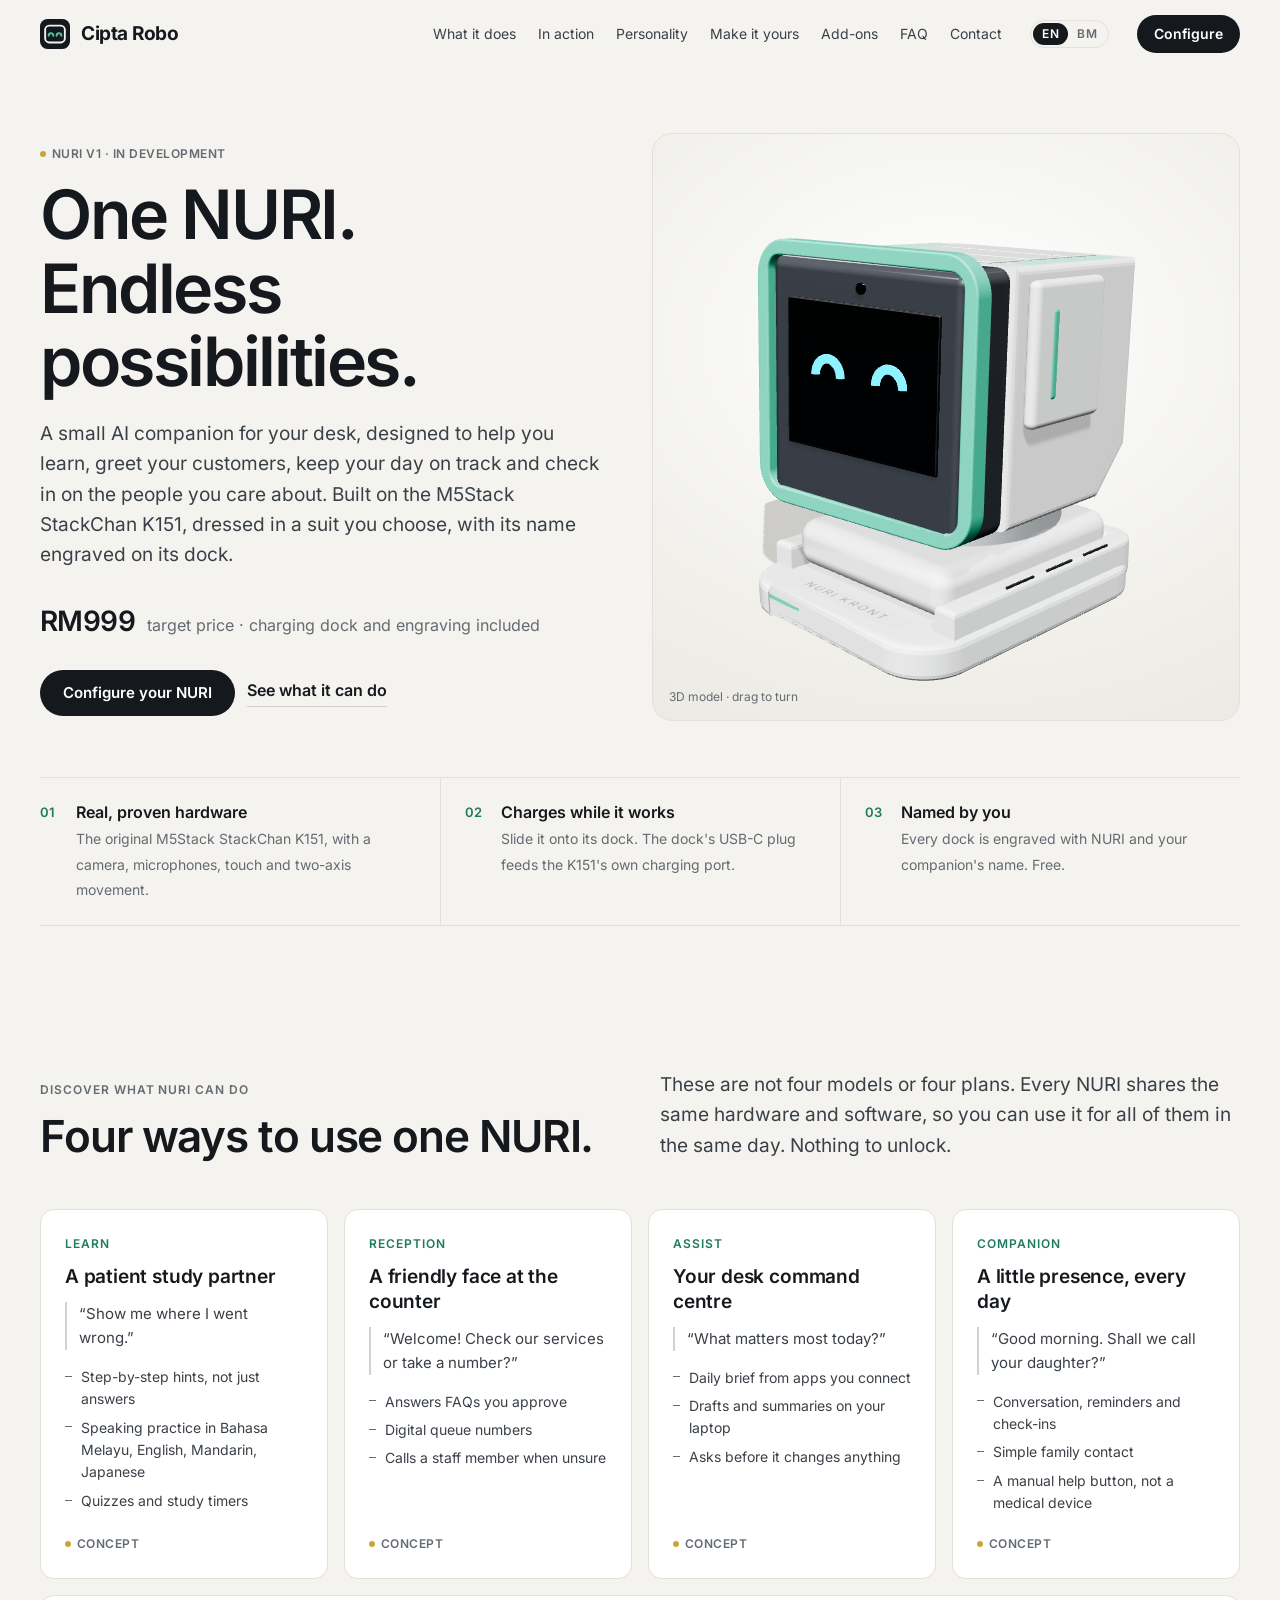
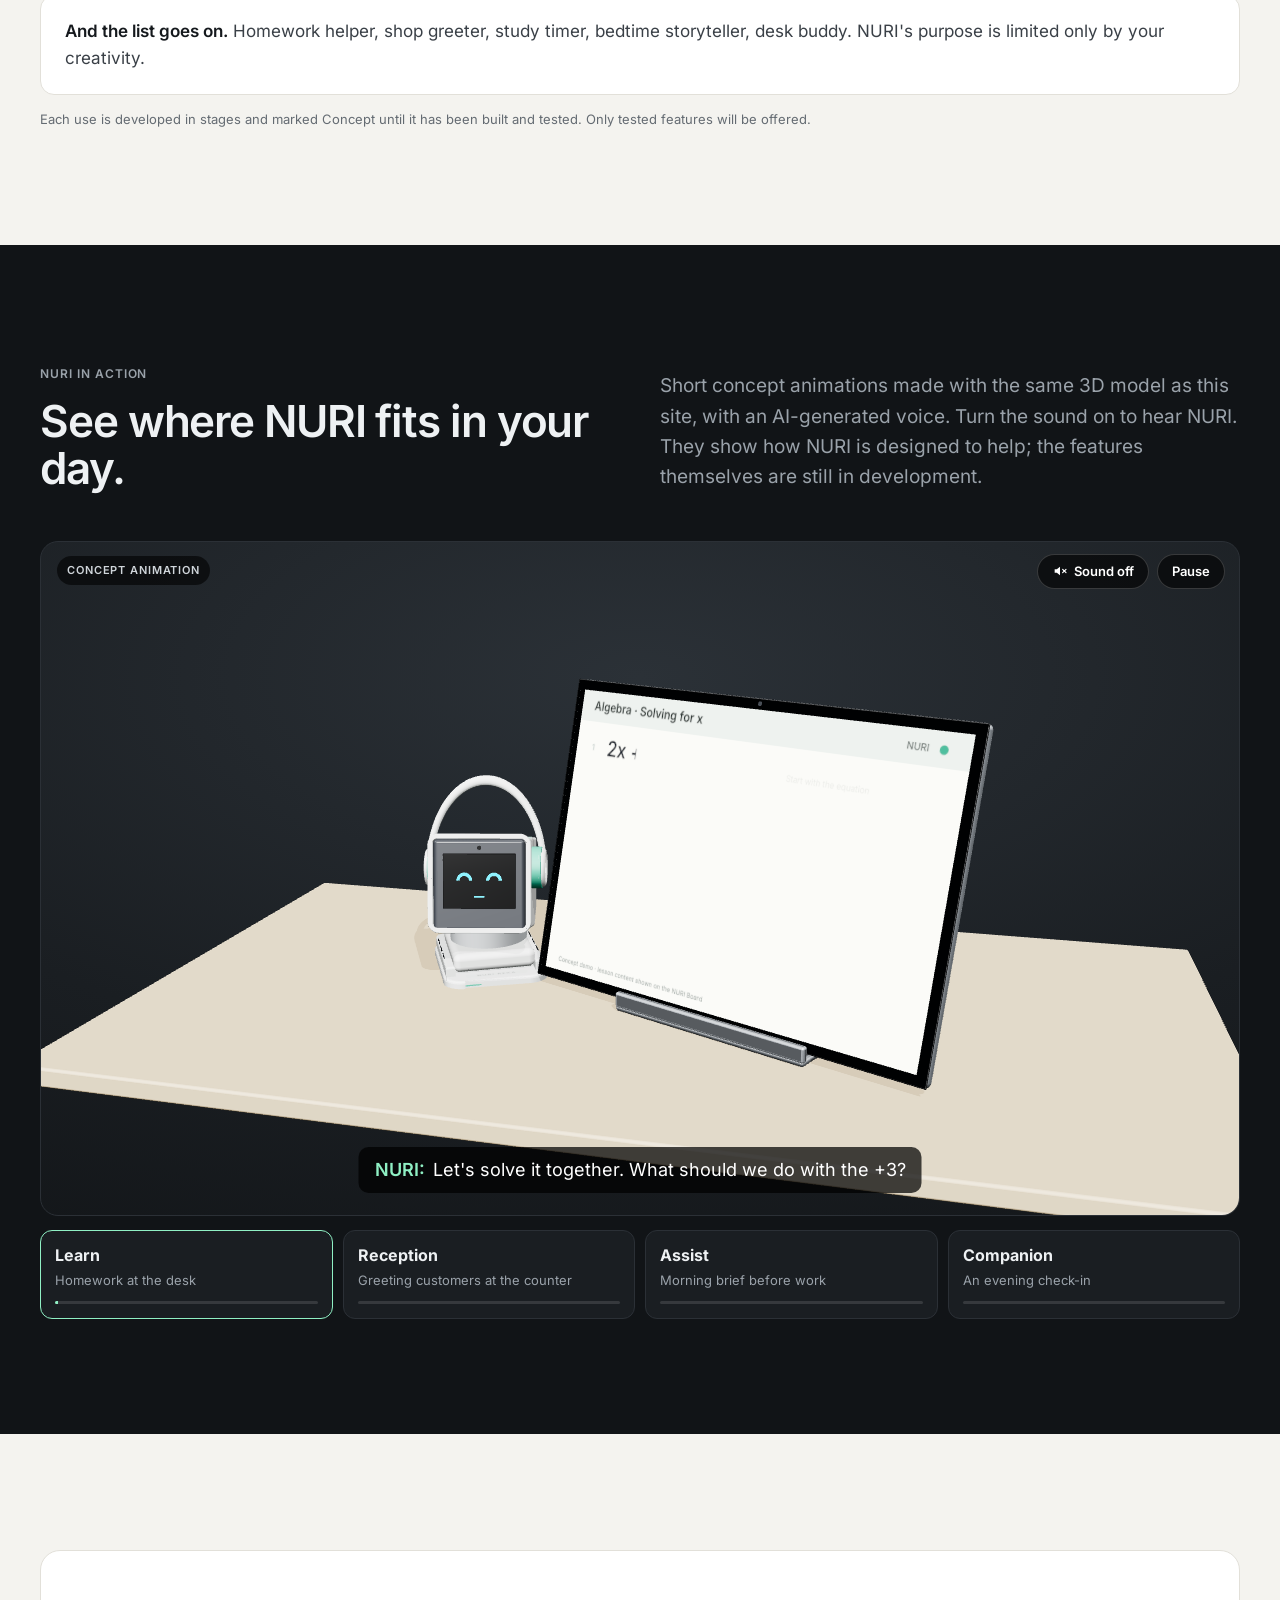
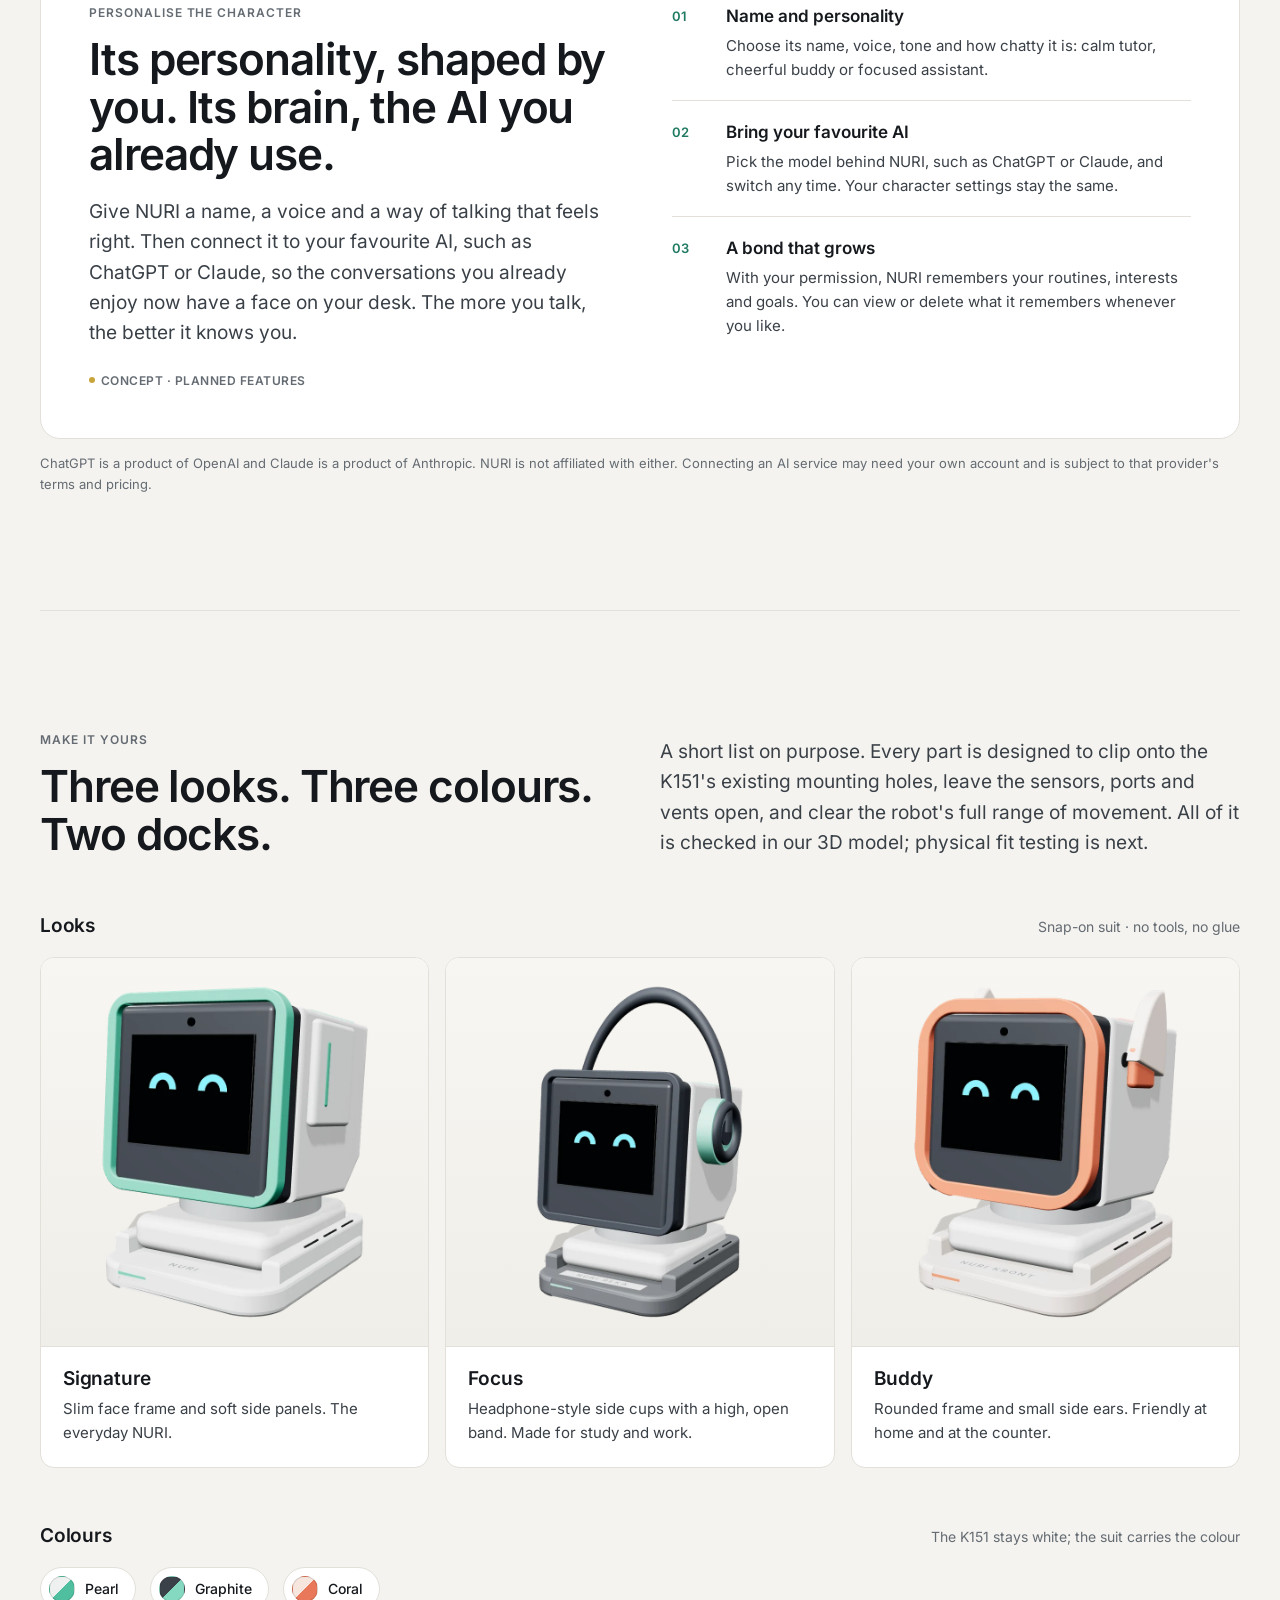
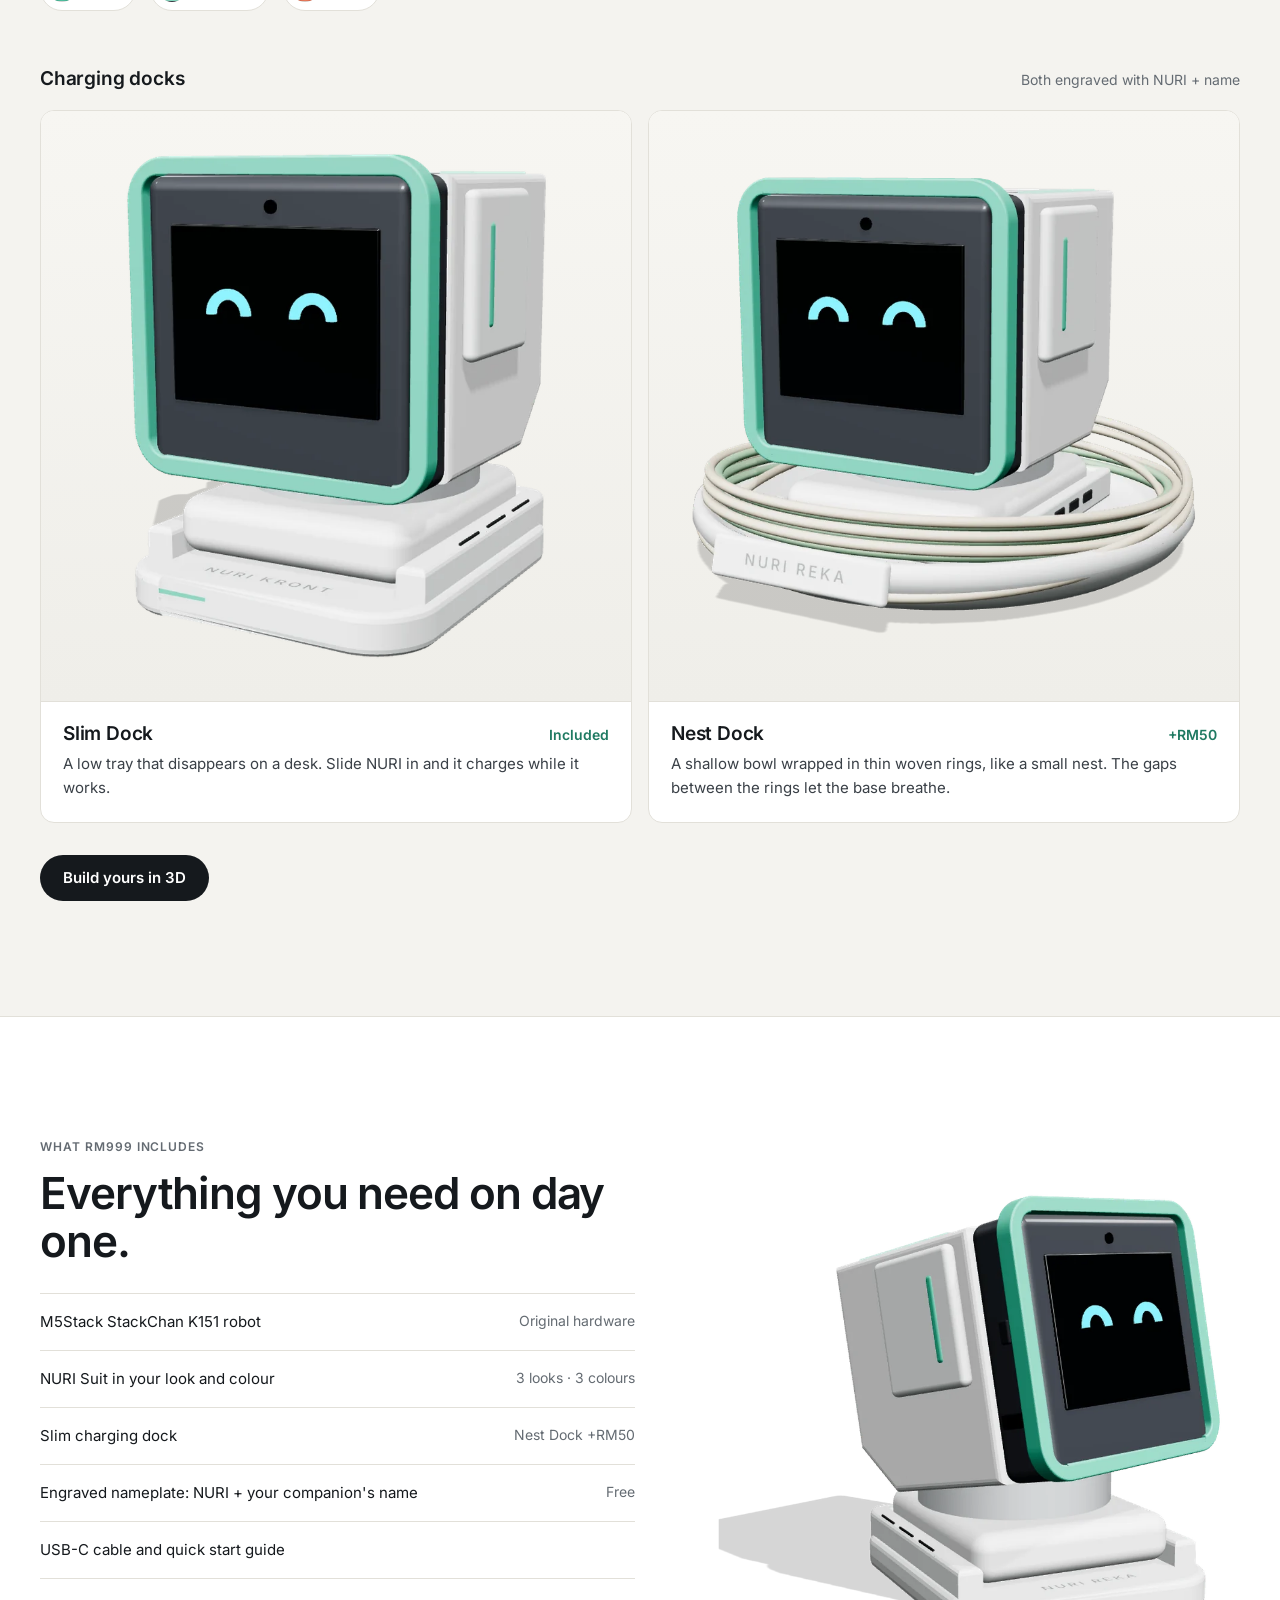
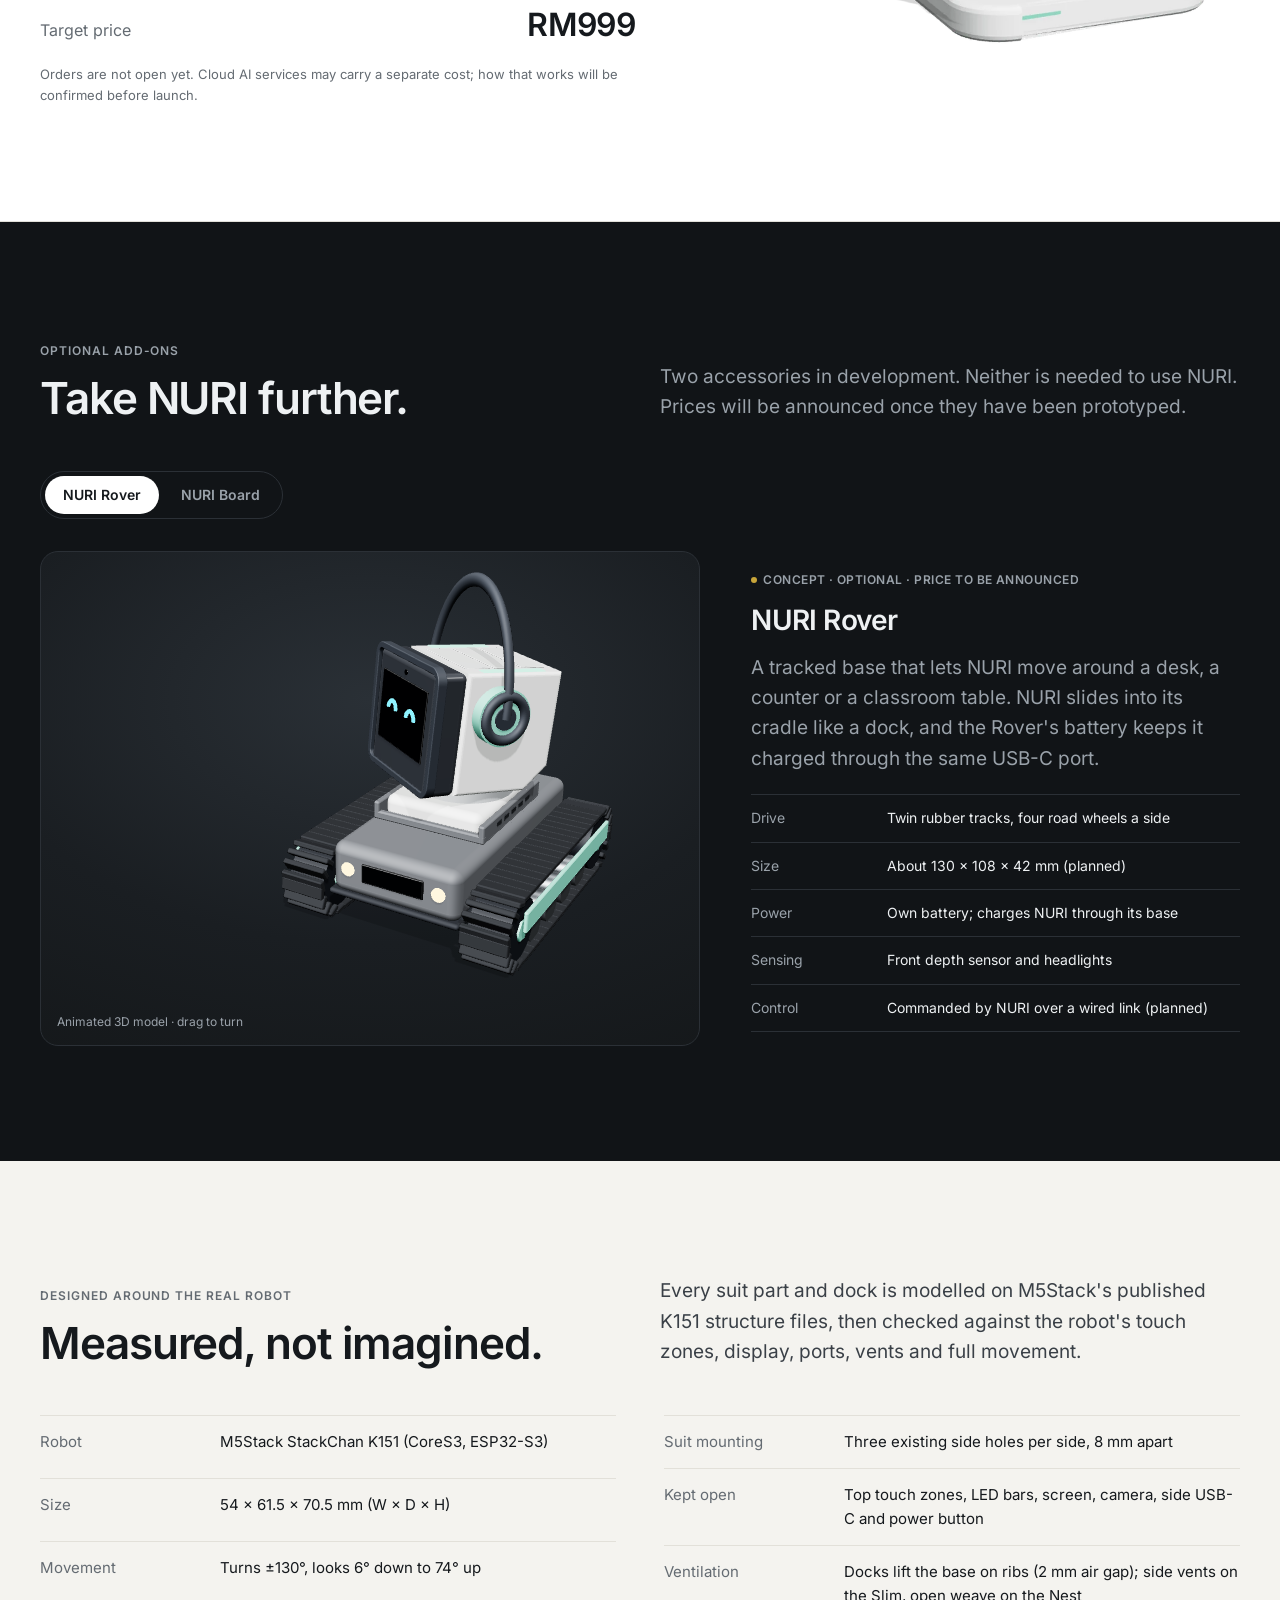
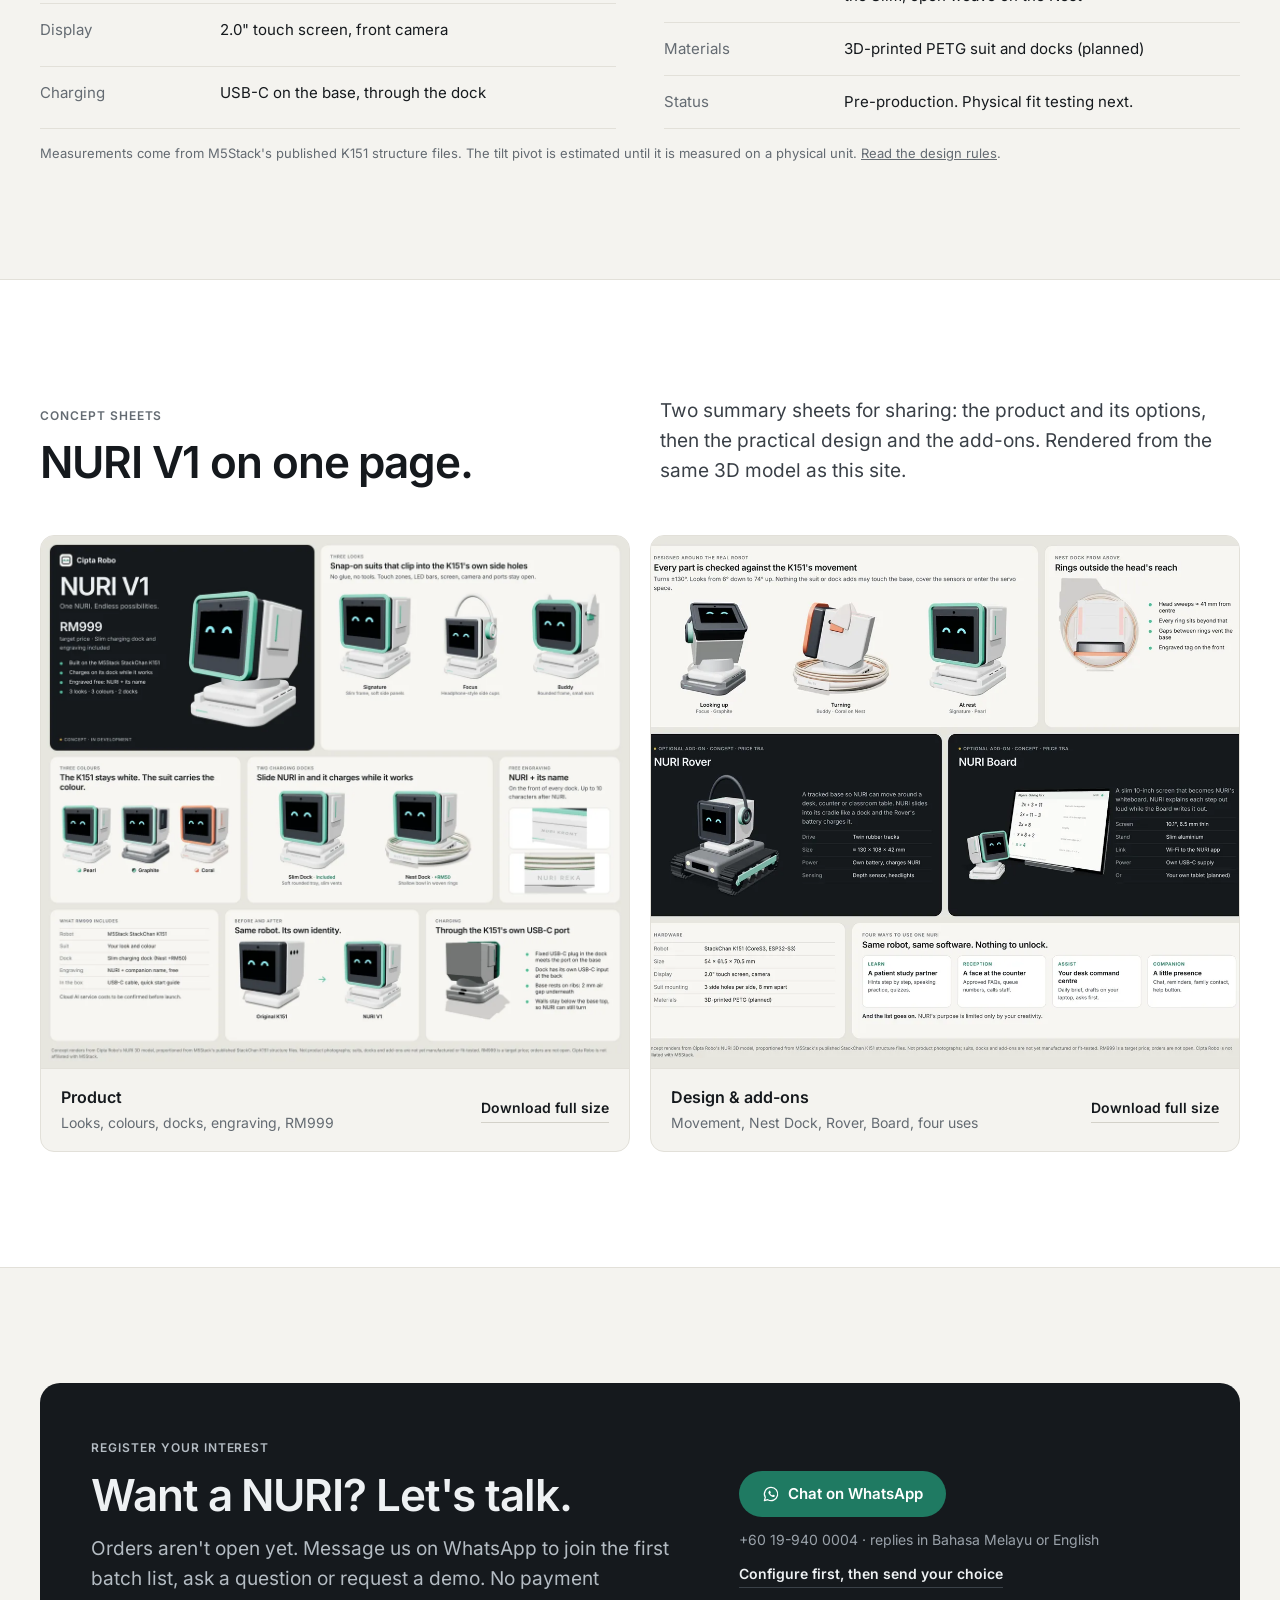
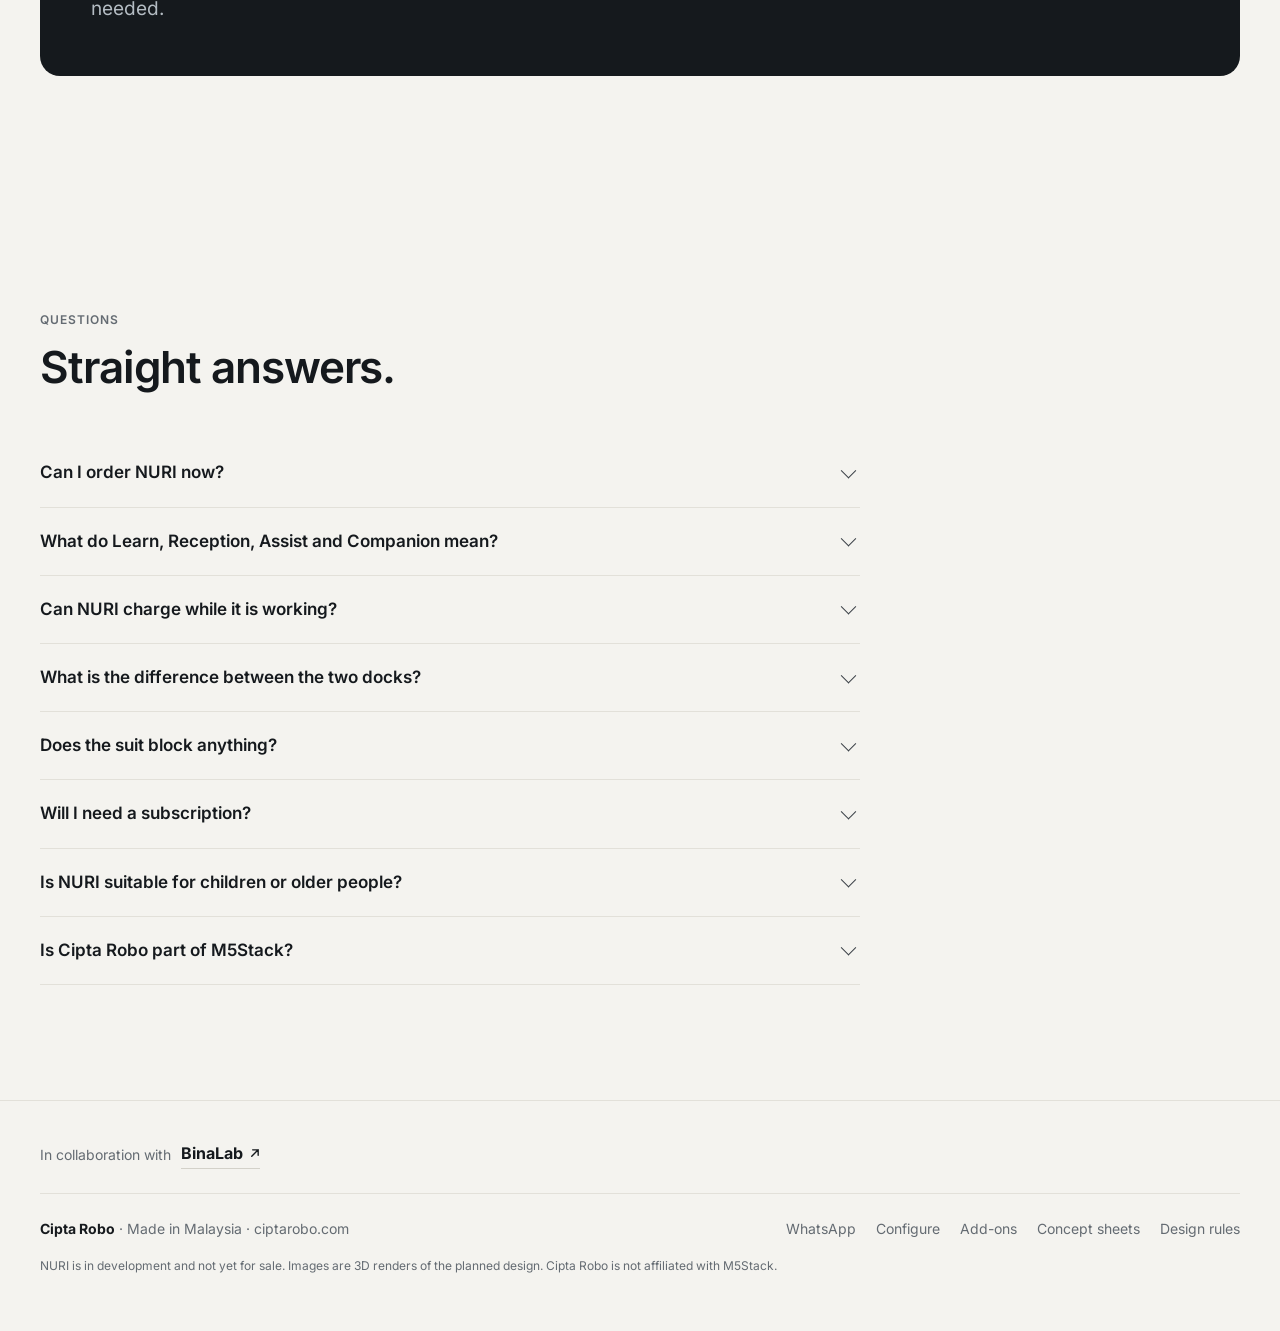
==== commit df1de352: "Bahasa Melayu version with EN/BM toggle; Malay dialogue and voice for NURI in action - ms/index.html" ====
--- a/index.html
+++ b/index.html
@@ -7,6 +7,7 @@
 <meta name="description" content="NURI is a desktop AI companion built on the M5Stack StackChan K151, with a suit you choose, a charging dock and its name engraved. Target price RM999. In development.">
 <meta name="theme-color" content="#f4f3ef">
 <link rel="canonical" href="https://ciptarobo.com/">
+<link rel="alternate" hreflang="en" href="https://ciptarobo.com/"><link rel="alternate" hreflang="ms" href="https://ciptarobo.com/ms/"><link rel="alternate" hreflang="x-default" href="https://ciptarobo.com/">
 <meta property="og:type" content="website">
 <meta property="og:site_name" content="Cipta Robo">
 <meta property="og:url" content="https://ciptarobo.com/">
@@ -30,6 +31,7 @@
   <nav class="nav" id="nav" aria-label="Main">
    <a href="#uses">What it does</a><a href="#in-action">In action</a><a href="#character">Personality</a><a href="#make-it-yours">Make it yours</a><a href="#add-ons">Add-ons</a><a href="#faq">FAQ</a><a href="#contact">Contact</a>
   </nav>
+  <div class="lang-toggle" role="group" aria-label="Language / Bahasa"><span class="lang-on" aria-current="true">EN</span><a class="lang-switch" href="ms/" hreflang="ms" lang="ms">BM</a></div>
   <a class="btn btn-primary btn-sm" href="configure.html">Configure</a>
  </div>
 </header>
--- a/assets/site.css
+++ b/assets/site.css
@@ -273,3 +273,12 @@
   .spec li{grid-template-columns:100px 1fr}
 }
 @media (prefers-reduced-motion:reduce){html{scroll-behavior:auto}*{transition:none!important}}
+
+/* language toggle */
+.lang-toggle{display:inline-flex;align-items:center;border:1px solid var(--line);border-radius:999px;padding:2px;font-size:12px;font-weight:600;letter-spacing:.04em;flex:none}
+@media (max-width:860px){.head-row{gap:12px}}
+.brand,.back-link{white-space:nowrap}
+@media (max-width:520px){.hide-sm{display:none}}
+.lang-toggle>*{padding:5px 9px;border-radius:999px;line-height:1;text-decoration:none;color:var(--muted)}
+.lang-toggle .lang-on{background:var(--ink);color:#fff}
+.lang-toggle a:hover{color:var(--ink)}
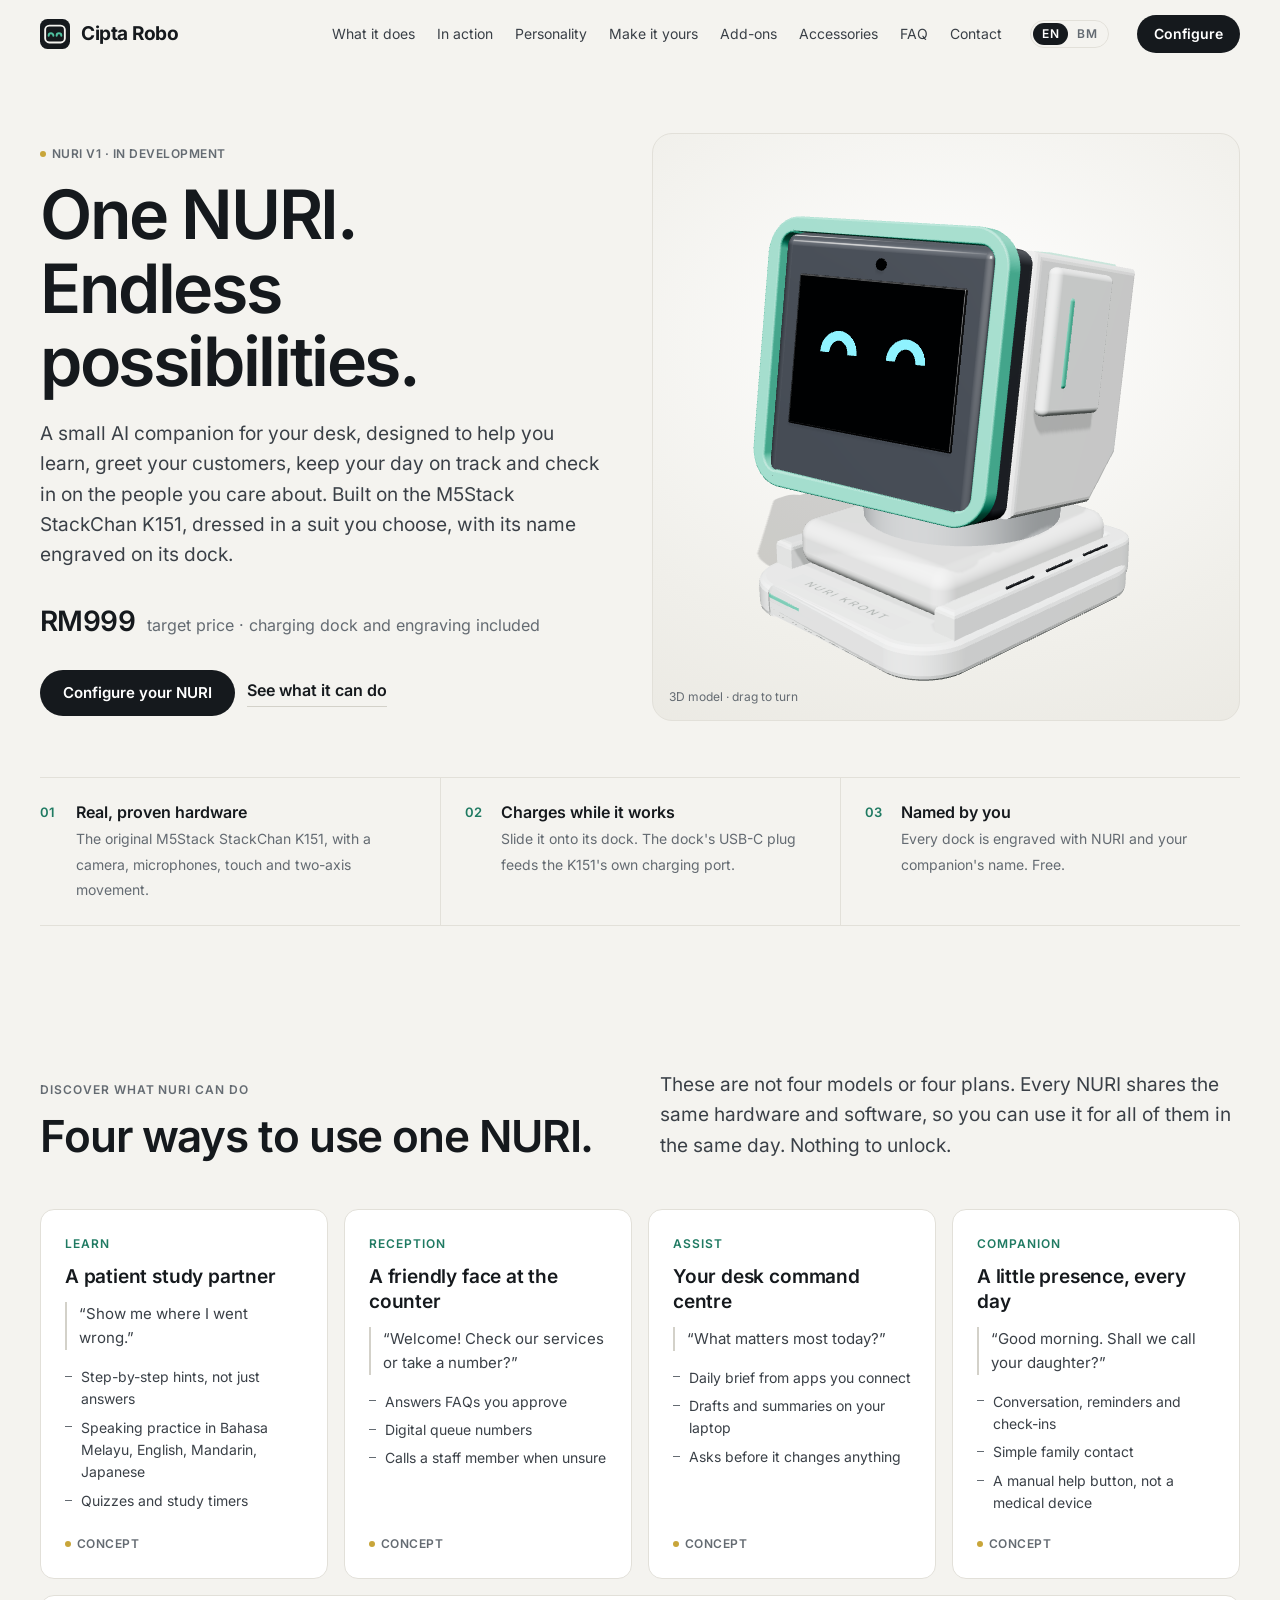
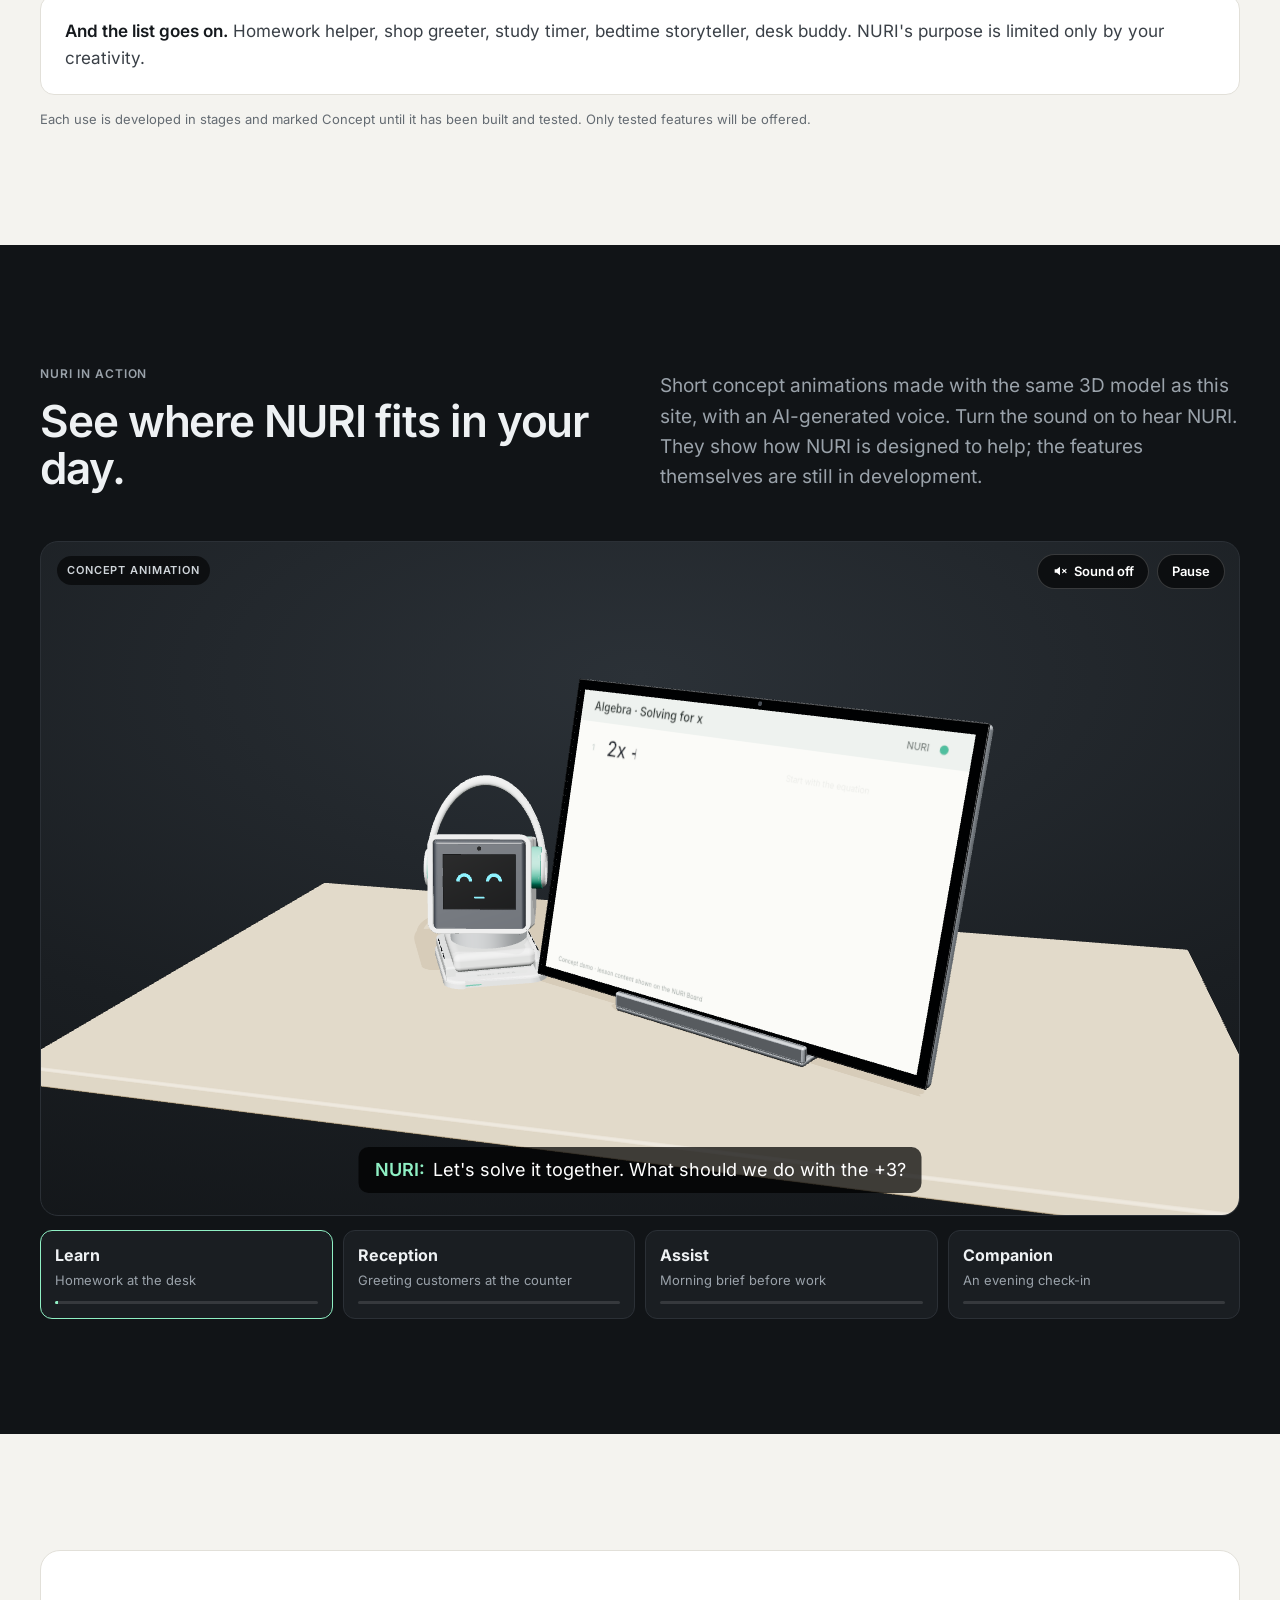
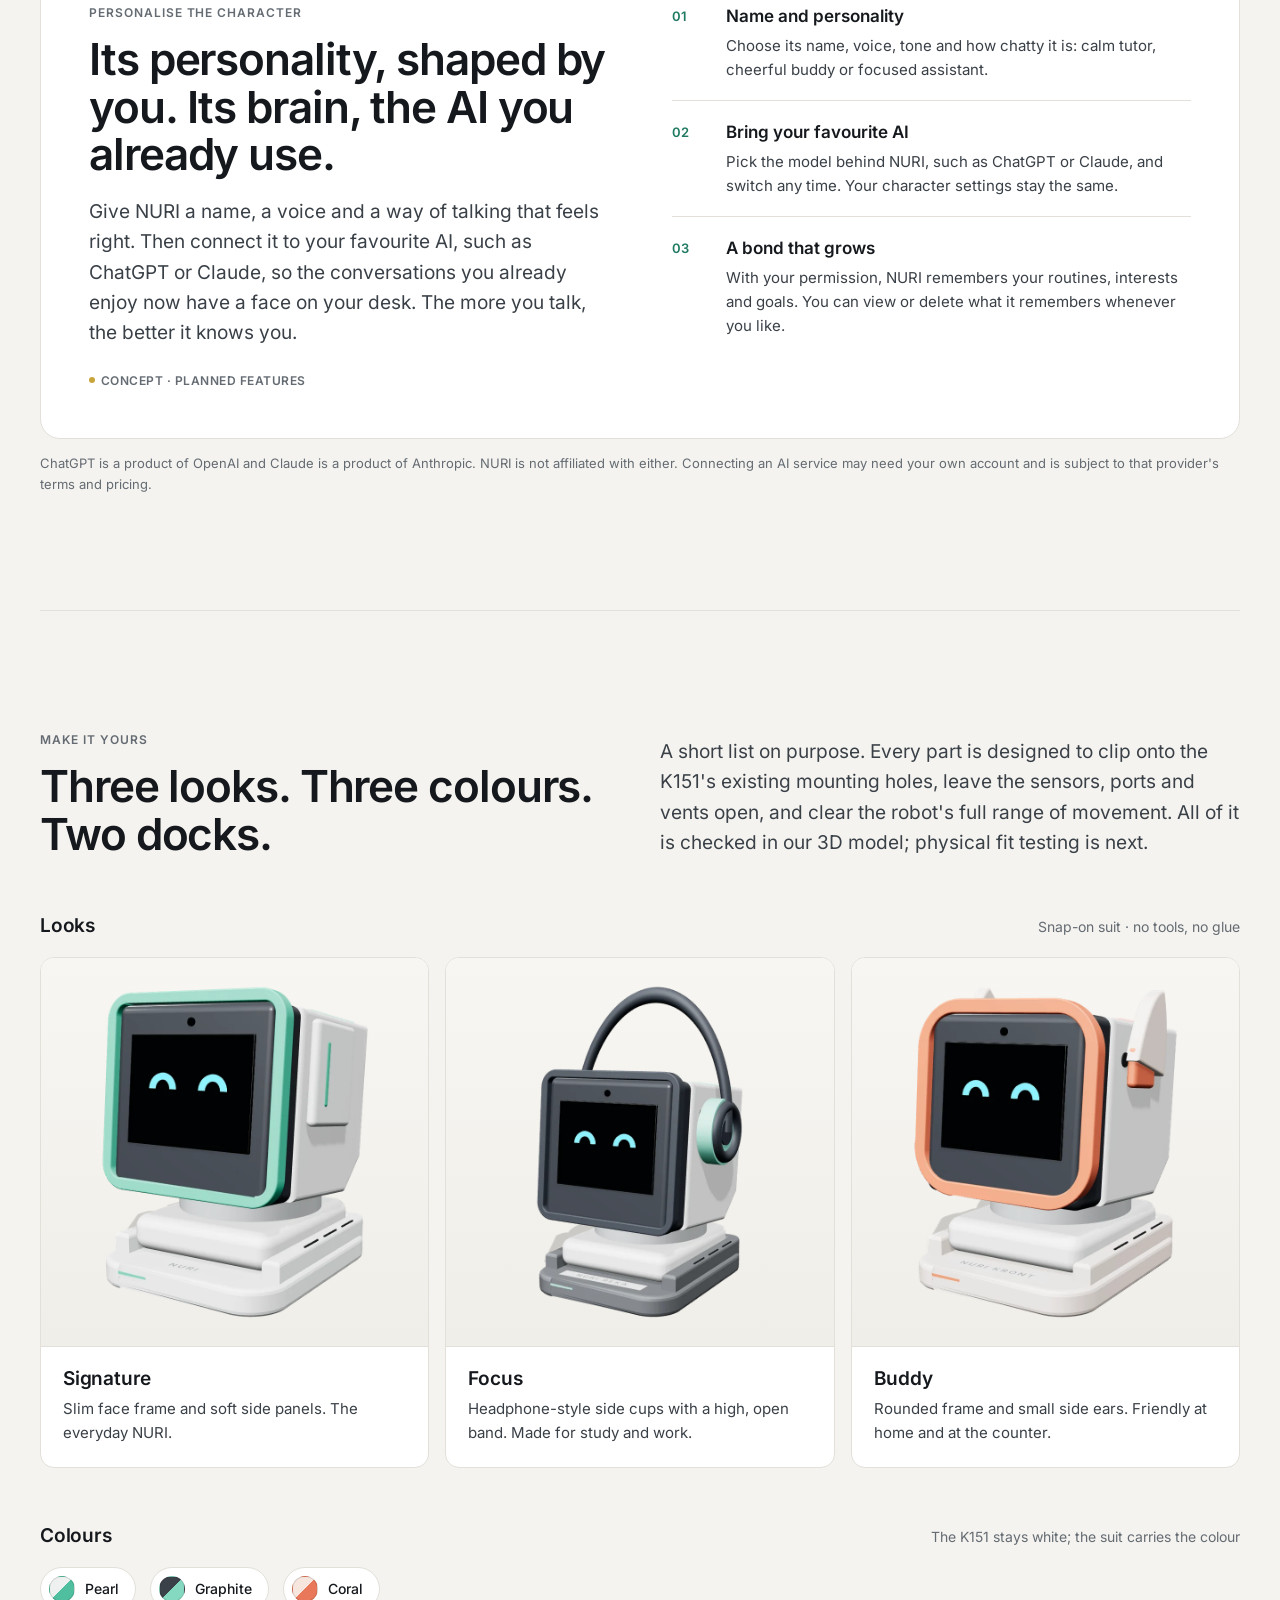
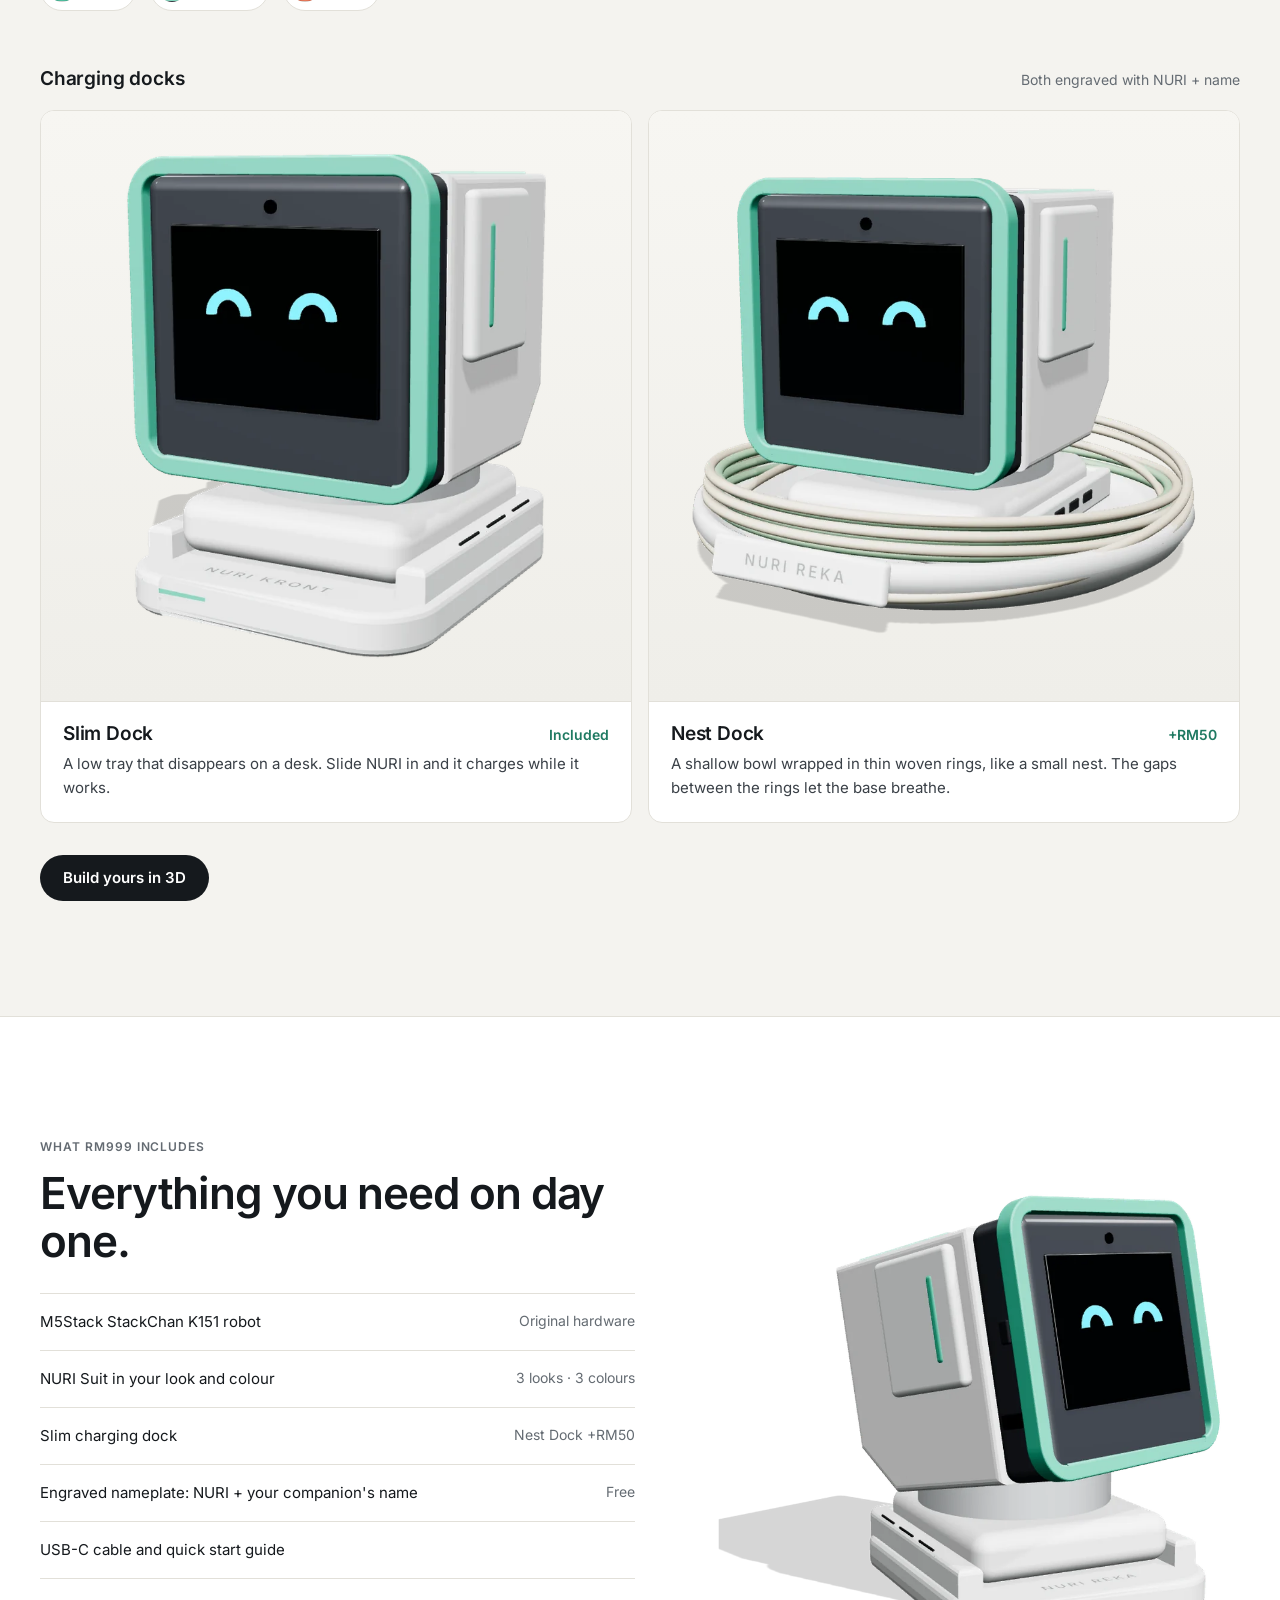
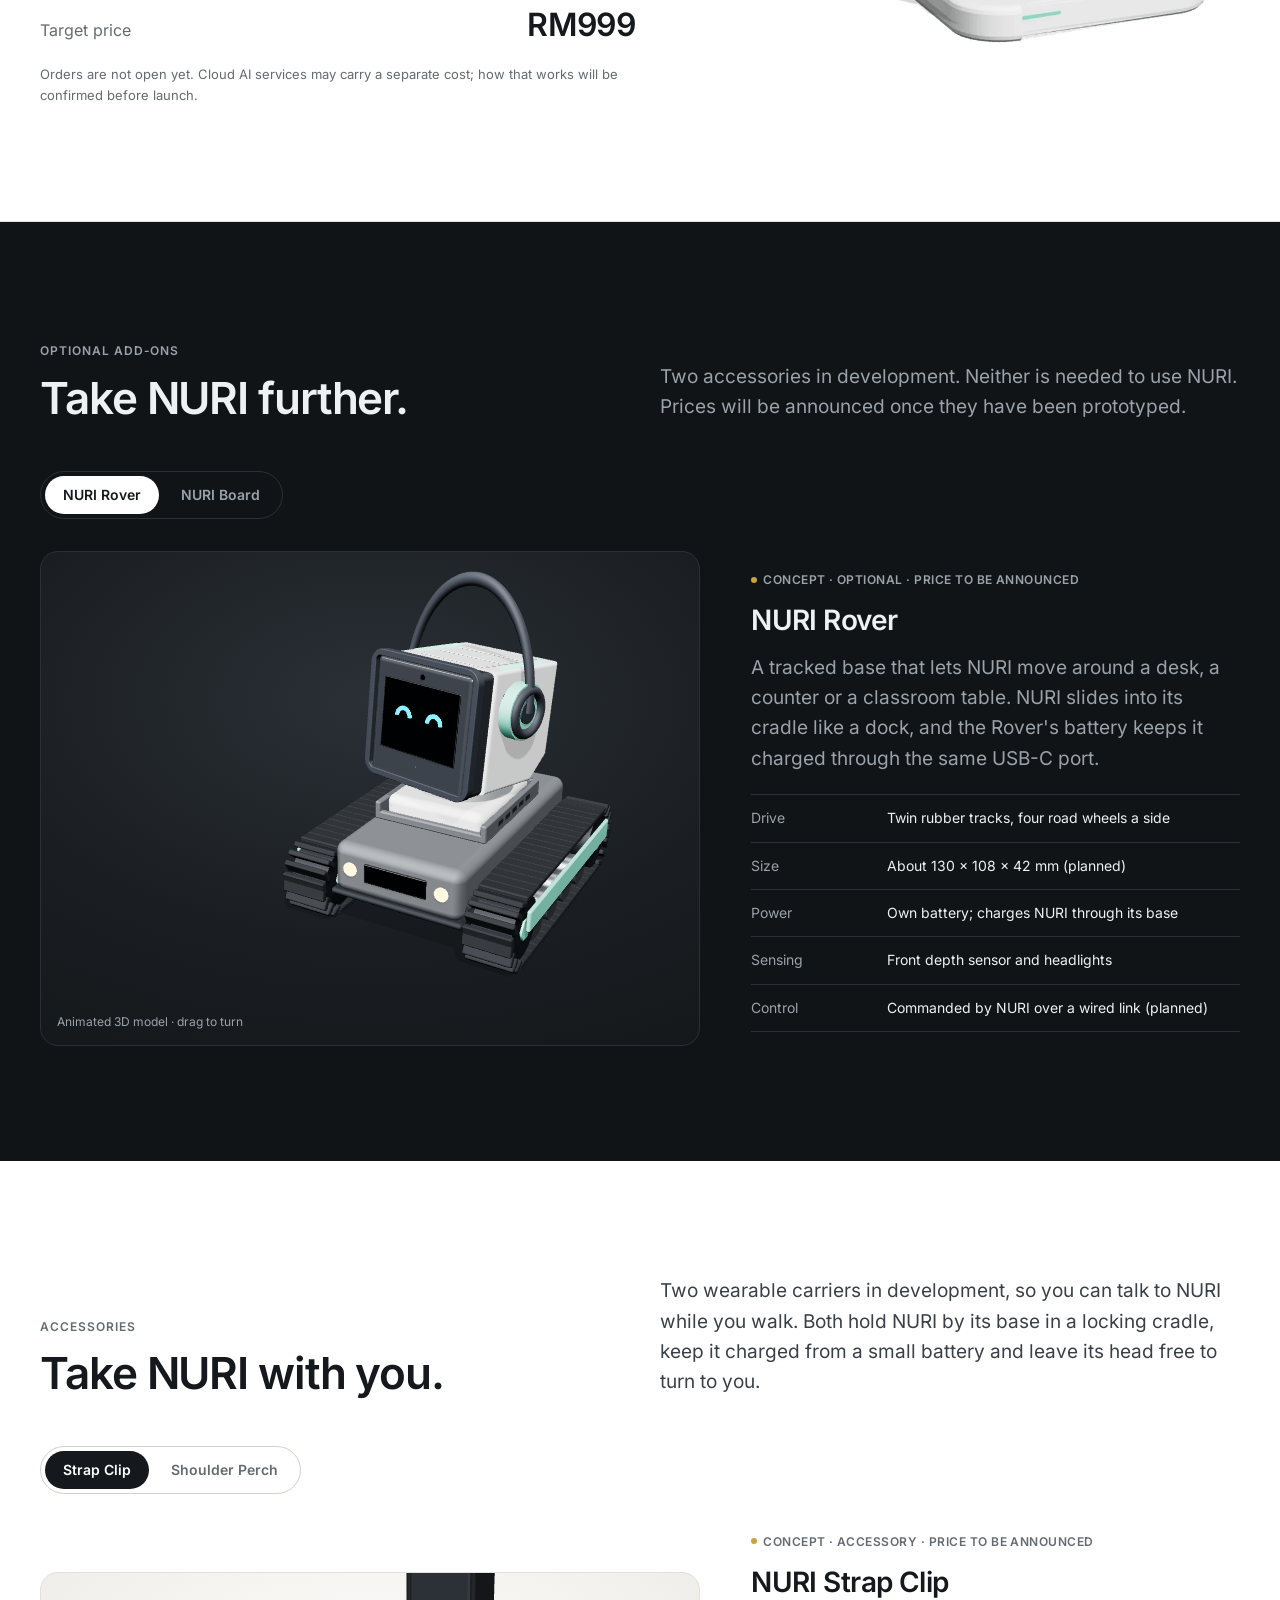
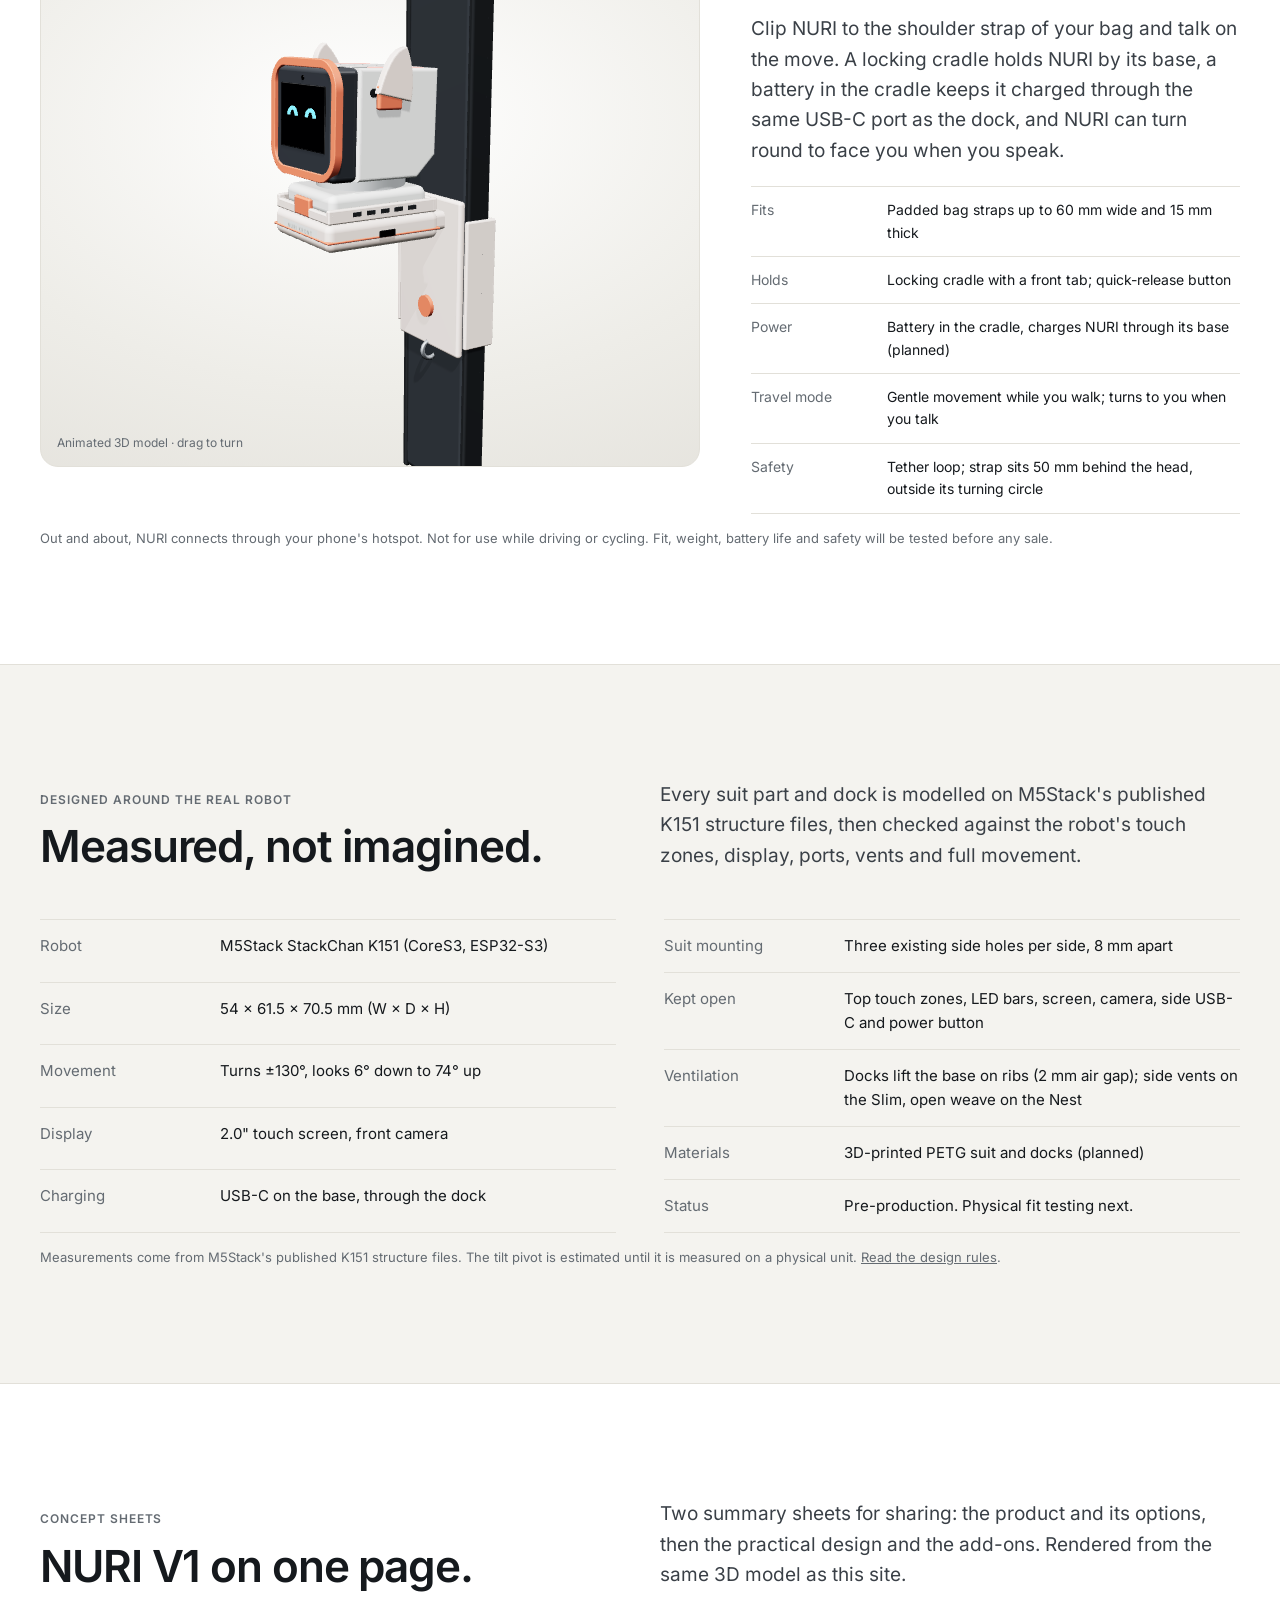
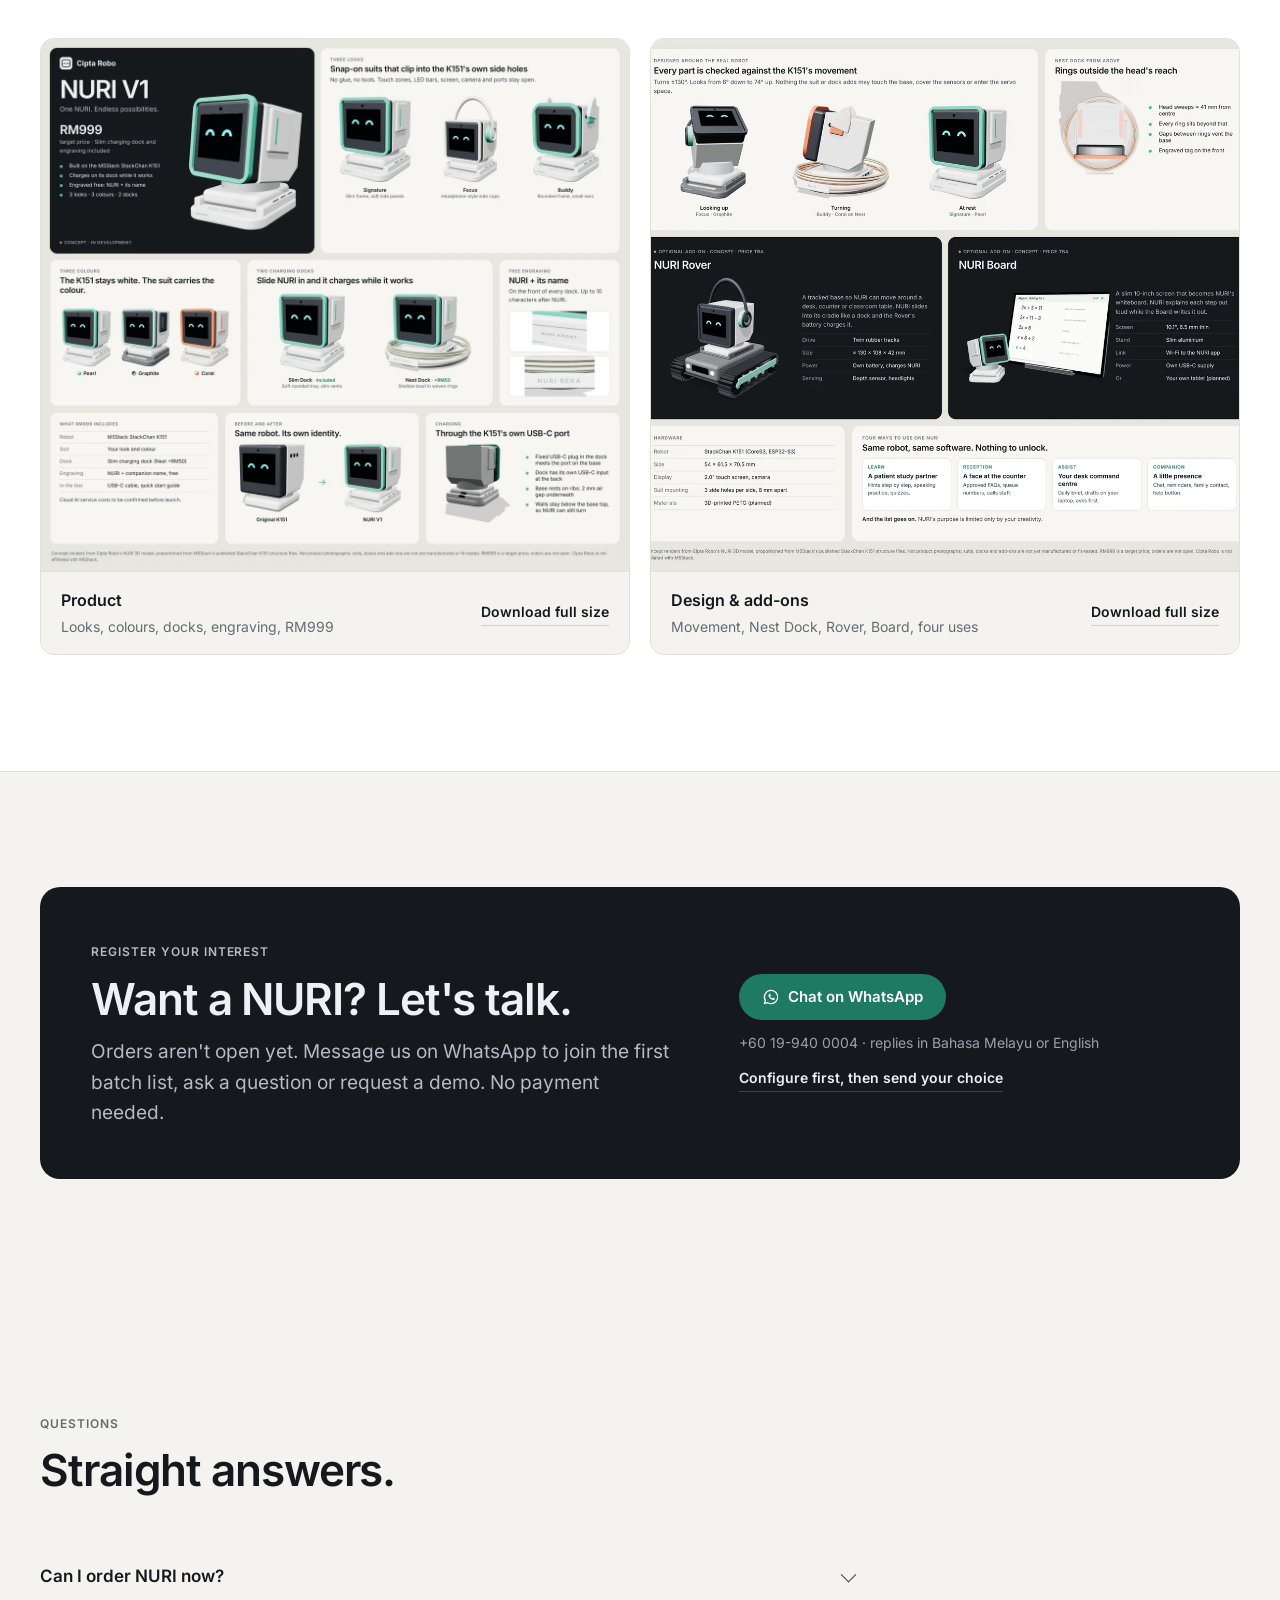
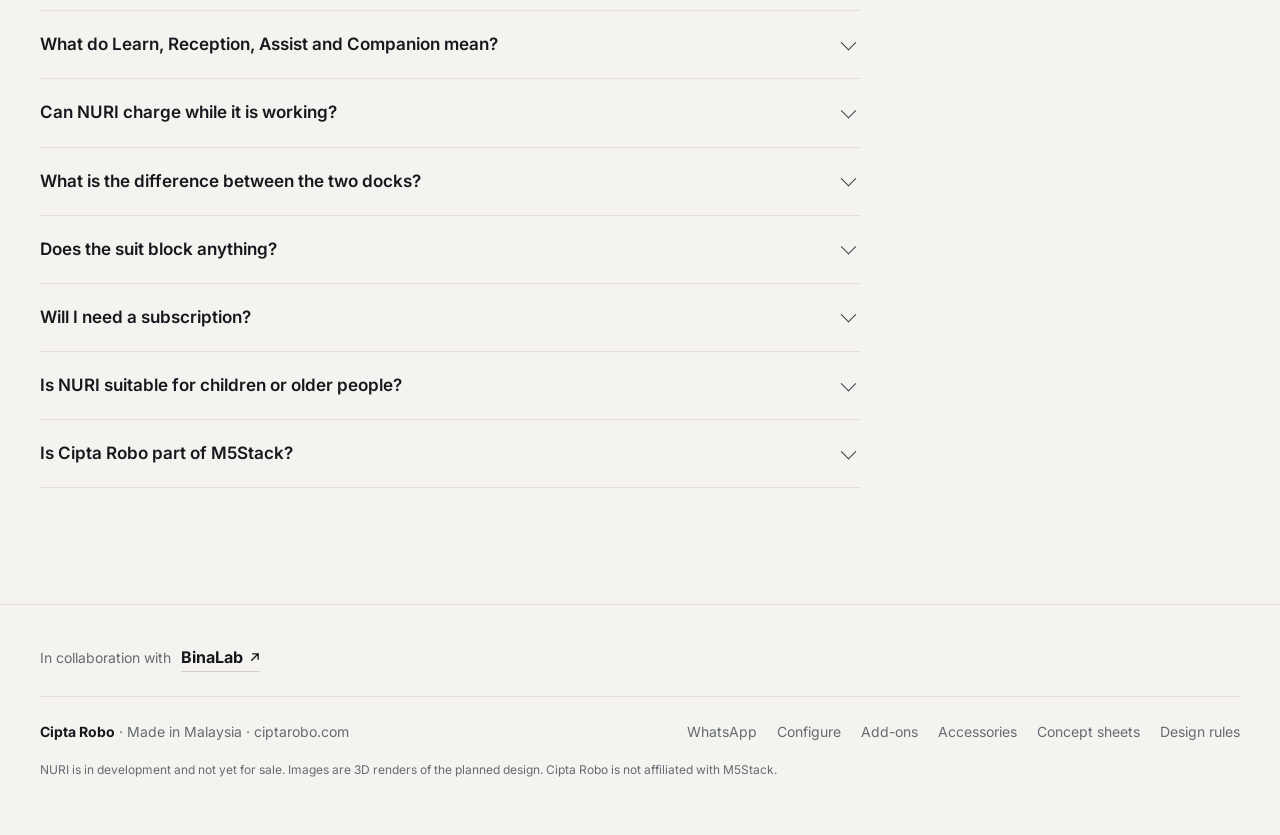
==== commit 534395e2: "Accessories section: NURI Strap Clip and Shoulder Perch (concept, 3D) - Shared travel cradle: locati" ====
--- a/index.html
+++ b/index.html
@@ -29,7 +29,7 @@
   <a class="brand" href="./" aria-label="Cipta Robo home"><svg viewBox="0 0 64 64" aria-hidden="true"><rect width="64" height="64" rx="16" fill="#15191d"/><rect x="11" y="14" width="42" height="36" rx="9" fill="none" stroke="#f4f3ef" stroke-width="4"/><path d="M18.5 35.5a5 5 0 0 1 10 0M35.5 35.5a5 5 0 0 1 10 0" fill="none" stroke="#4fbf9f" stroke-width="4.2" stroke-linecap="round"/></svg>Cipta Robo</a>
   <button class="menu-btn" type="button" aria-expanded="false" aria-controls="nav">Menu</button>
   <nav class="nav" id="nav" aria-label="Main">
-   <a href="#uses">What it does</a><a href="#in-action">In action</a><a href="#character">Personality</a><a href="#make-it-yours">Make it yours</a><a href="#add-ons">Add-ons</a><a href="#faq">FAQ</a><a href="#contact">Contact</a>
+   <a href="#uses">What it does</a><a href="#in-action">In action</a><a href="#character">Personality</a><a href="#make-it-yours">Make it yours</a><a href="#add-ons">Add-ons</a><a href="#accessories">Accessories</a><a href="#faq">FAQ</a><a href="#contact">Contact</a>
   </nav>
   <div class="lang-toggle" role="group" aria-label="Language / Bahasa"><span class="lang-on" aria-current="true">EN</span><a class="lang-switch" href="ms/" hreflang="ms" lang="ms">BM</a></div>
   <a class="btn btn-primary btn-sm" href="configure.html">Configure</a>
@@ -180,6 +180,24 @@
    <div class="addon-stage" id="addonStage"><span class="stage-note" id="addonNote">Animated 3D model · drag to turn</span></div>
    <div id="addonText"></div>
   </div>
+ </div>
+</section>
+
+<section class="section acc" id="accessories" style="background:var(--surface);border-bottom:1px solid var(--line)">
+ <div class="wrap">
+  <div class="section-head">
+   <div><span class="label">Accessories</span><h2 style="margin-top:12px">Take NURI with you.</h2></div>
+   <p class="lead">Two wearable carriers in development, so you can talk to NURI while you walk. Both hold NURI by its base in a locking cradle, keep it charged from a small battery and leave its head free to turn to you.</p>
+  </div>
+  <div class="tabs" role="tablist" aria-label="Accessories">
+   <button role="tab" id="tab-strap" aria-selected="true" aria-controls="panel-acc">Strap Clip</button>
+   <button role="tab" id="tab-perch" aria-selected="false" aria-controls="panel-acc">Shoulder Perch</button>
+  </div>
+  <div class="addon" id="panel-acc" role="tabpanel" aria-labelledby="tab-strap">
+   <div class="addon-stage" id="accStage"><span class="stage-note" id="accNote">Animated 3D model · drag to turn</span></div>
+   <div id="accText"></div>
+  </div>
+  <p class="note">Out and about, NURI connects through your phone's hotspot. Not for use while driving or cycling. Fit, weight, battery life and safety will be tested before any sale.</p>
  </div>
 </section>
 
@@ -262,7 +280,7 @@
 <div class="wrap collab"><span>In collaboration with</span><a href="https://binalab.my" target="_blank" rel="noopener" aria-label="BinaLab (opens in a new tab)">BinaLab<svg viewBox="0 0 12 12" width="11" height="11" aria-hidden="true"><path d="M4 2h6v6M10 2 3 9" fill="none" stroke="currentColor" stroke-width="1.5" stroke-linecap="round" stroke-linejoin="round"/></svg></a></div>
  <div class="wrap foot-row">
   <div><b style="color:var(--ink)">Cipta Robo</b> · Made in Malaysia · ciptarobo.com</div>
-  <div class="foot-links"><a href="https://wa.me/60199400004" target="_blank" rel="noopener">WhatsApp</a><a href="configure.html">Configure</a><a href="#add-ons">Add-ons</a><a href="#concept-sheets">Concept sheets</a><a href="https://github.com/danialrohaizat012-sys/aicompanion/blob/main/docs/k151-design-rules.md">Design rules</a></div>
+  <div class="foot-links"><a href="https://wa.me/60199400004" target="_blank" rel="noopener">WhatsApp</a><a href="configure.html">Configure</a><a href="#add-ons">Add-ons</a><a href="#accessories">Accessories</a><a href="#concept-sheets">Concept sheets</a><a href="https://github.com/danialrohaizat012-sys/aicompanion/blob/main/docs/k151-design-rules.md">Design rules</a></div>
  </div>
  <div class="wrap" style="margin-top:16px;font-size:12px">NURI is in development and not yet for sale. Images are 3D renders of the planned design. Cipta Robo is not affiliated with M5Stack.</div>
 </footer>
--- a/assets/site.css
+++ b/assets/site.css
@@ -253,10 +253,13 @@
   .specs{grid-template-columns:1fr}
   .cfg-view{position:relative;top:0}.cfg-view .stage{height:min(62vh,520px)}
 }
-@media (max-width:760px){
+@media (max-width:1180px){
   .nav{display:none;position:absolute;left:0;right:0;top:68px;background:var(--paper);flex-direction:column;gap:0;padding:8px var(--gutter) 16px;border-bottom:1px solid var(--line)}
   .nav.open{display:flex}.nav a{padding:12px 0;font-size:16px;border-bottom:1px solid var(--line)}
   .menu-btn{display:block}
+}
+.nav a{white-space:nowrap}
+@media (max-width:760px){
   .head-row .btn{display:none}
   .facts,.cards,.cards-2,.sheets{grid-template-columns:1fr}
   .sheet-card figcaption{grid-template-columns:1fr}.sheet-card figcaption .link-arrow{grid-column:1;grid-row:auto;justify-self:start;margin-top:8px}
@@ -282,3 +285,8 @@
 .lang-toggle>*{padding:5px 9px;border-radius:999px;line-height:1;text-decoration:none;color:var(--muted)}
 .lang-toggle .lang-on{background:var(--ink);color:#fff}
 .lang-toggle a:hover{color:var(--ink)}
+/* accessories (light version of the add-on panel) */
+.acc .tabs{border-color:var(--line-2)}.acc .tabs button{color:var(--muted)}.acc .tabs button[aria-selected=true]{background:var(--ink);color:#fff}
+.acc .addon-stage{background:radial-gradient(110% 90% at 50% 30%,#ffffff 0,#eeede8 60%,#e4e2dc 100%);border-color:var(--line)}
+.acc .addon-stage .stage-note{color:var(--muted)}
+.acc .spec{border-color:var(--line)}.acc .spec li{border-color:var(--line)}.acc .spec li span:first-child{color:var(--muted)}
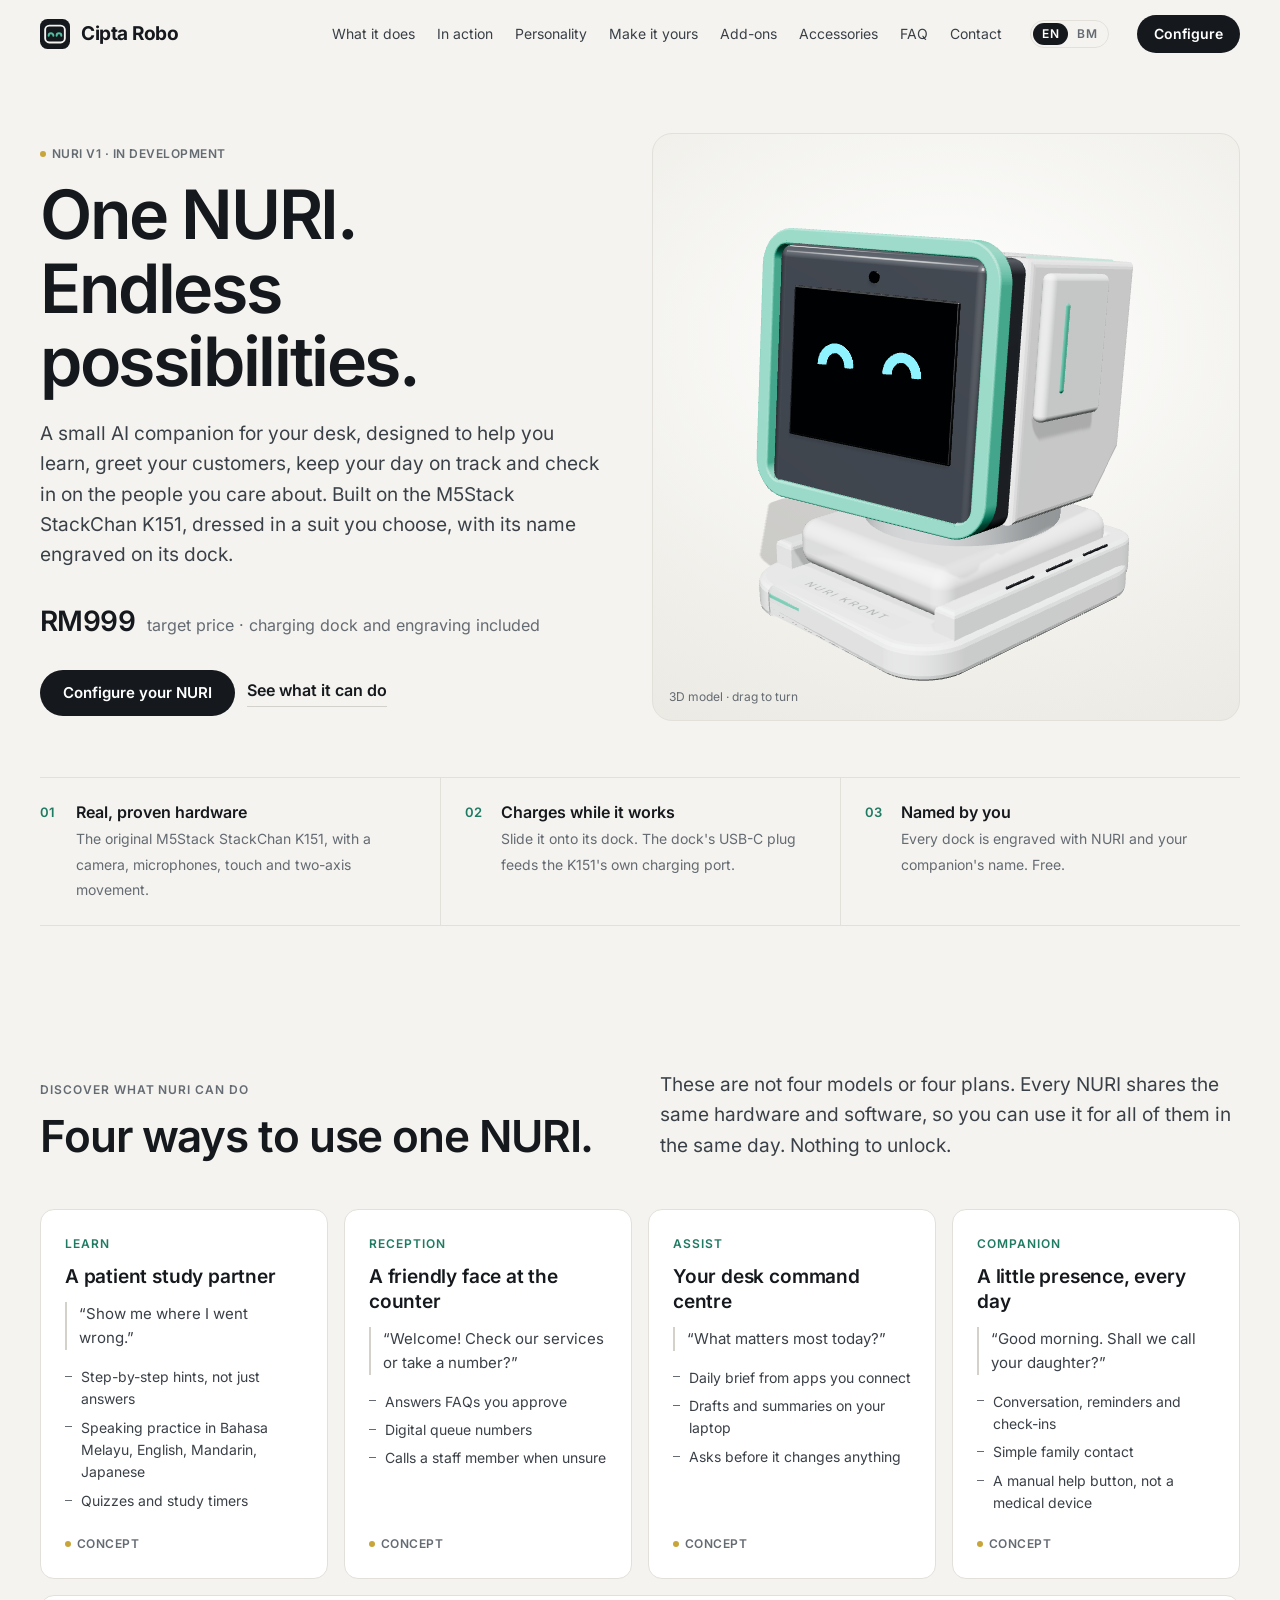
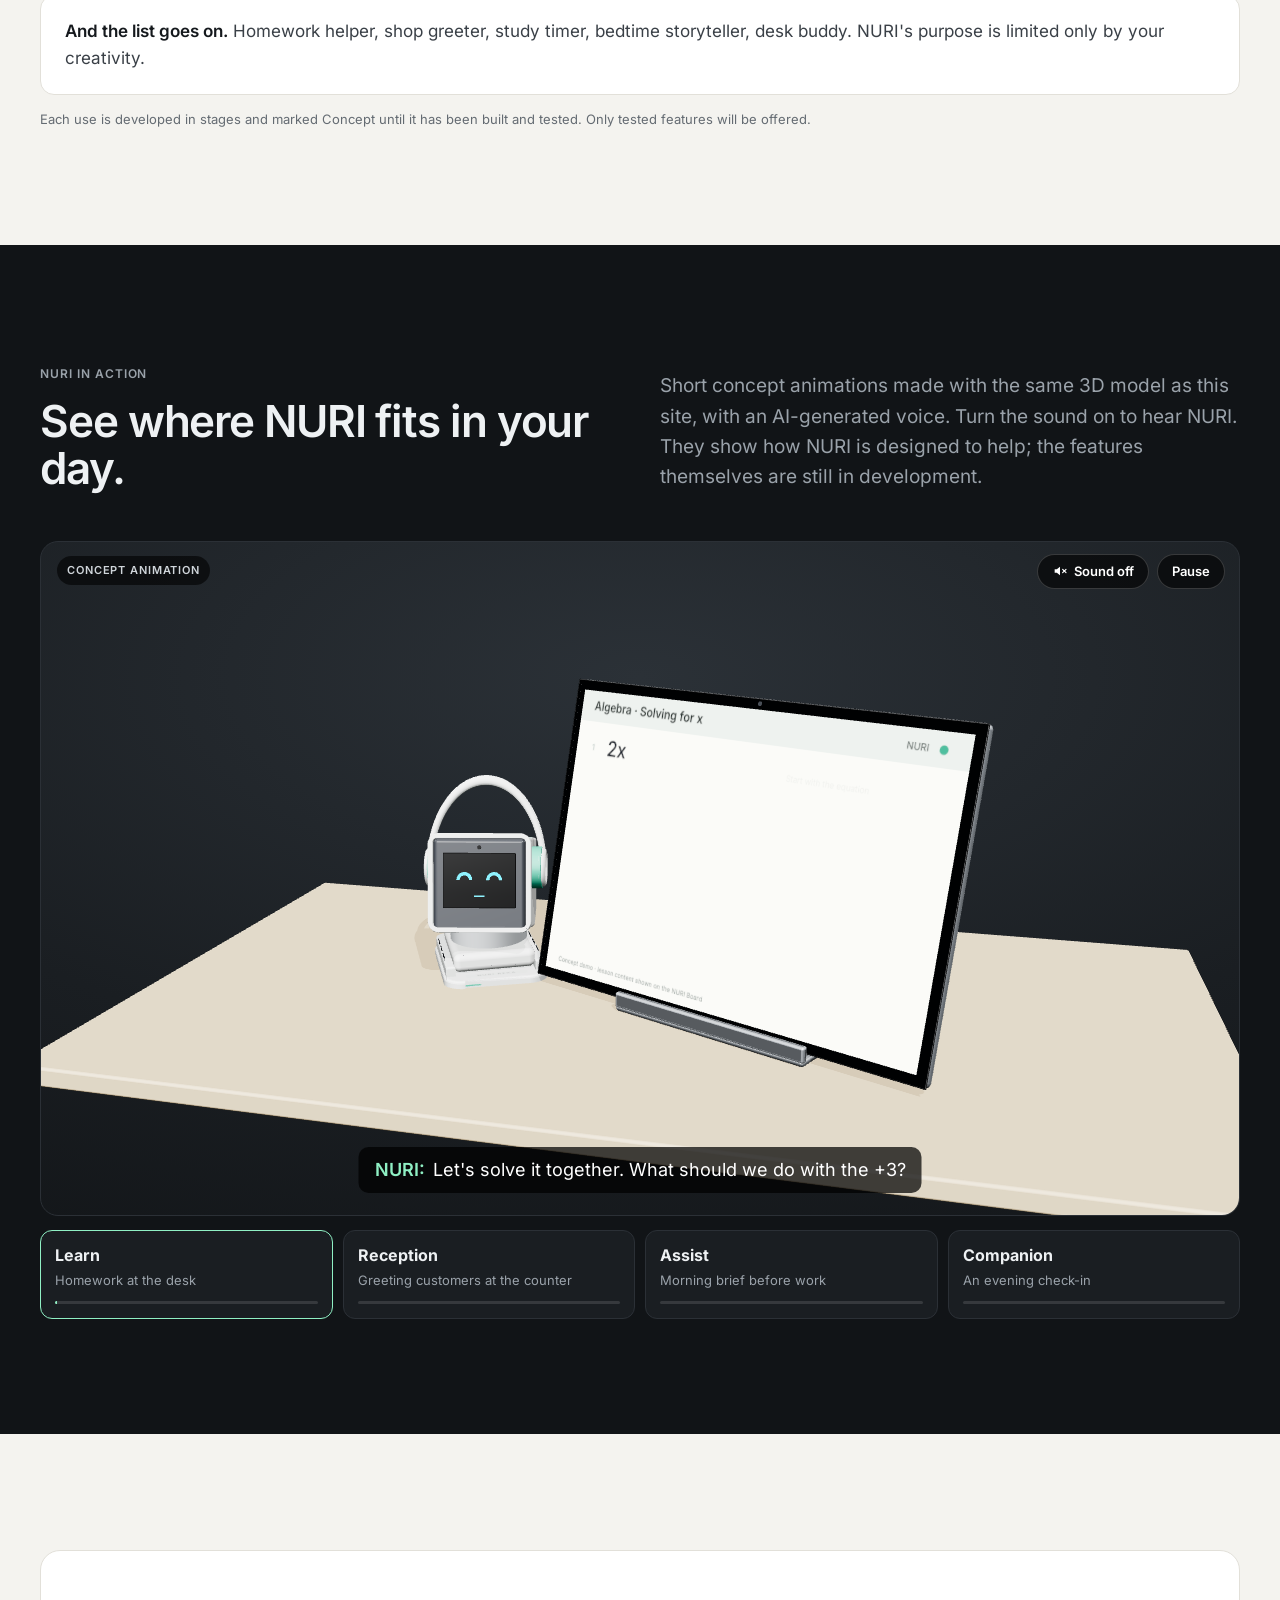
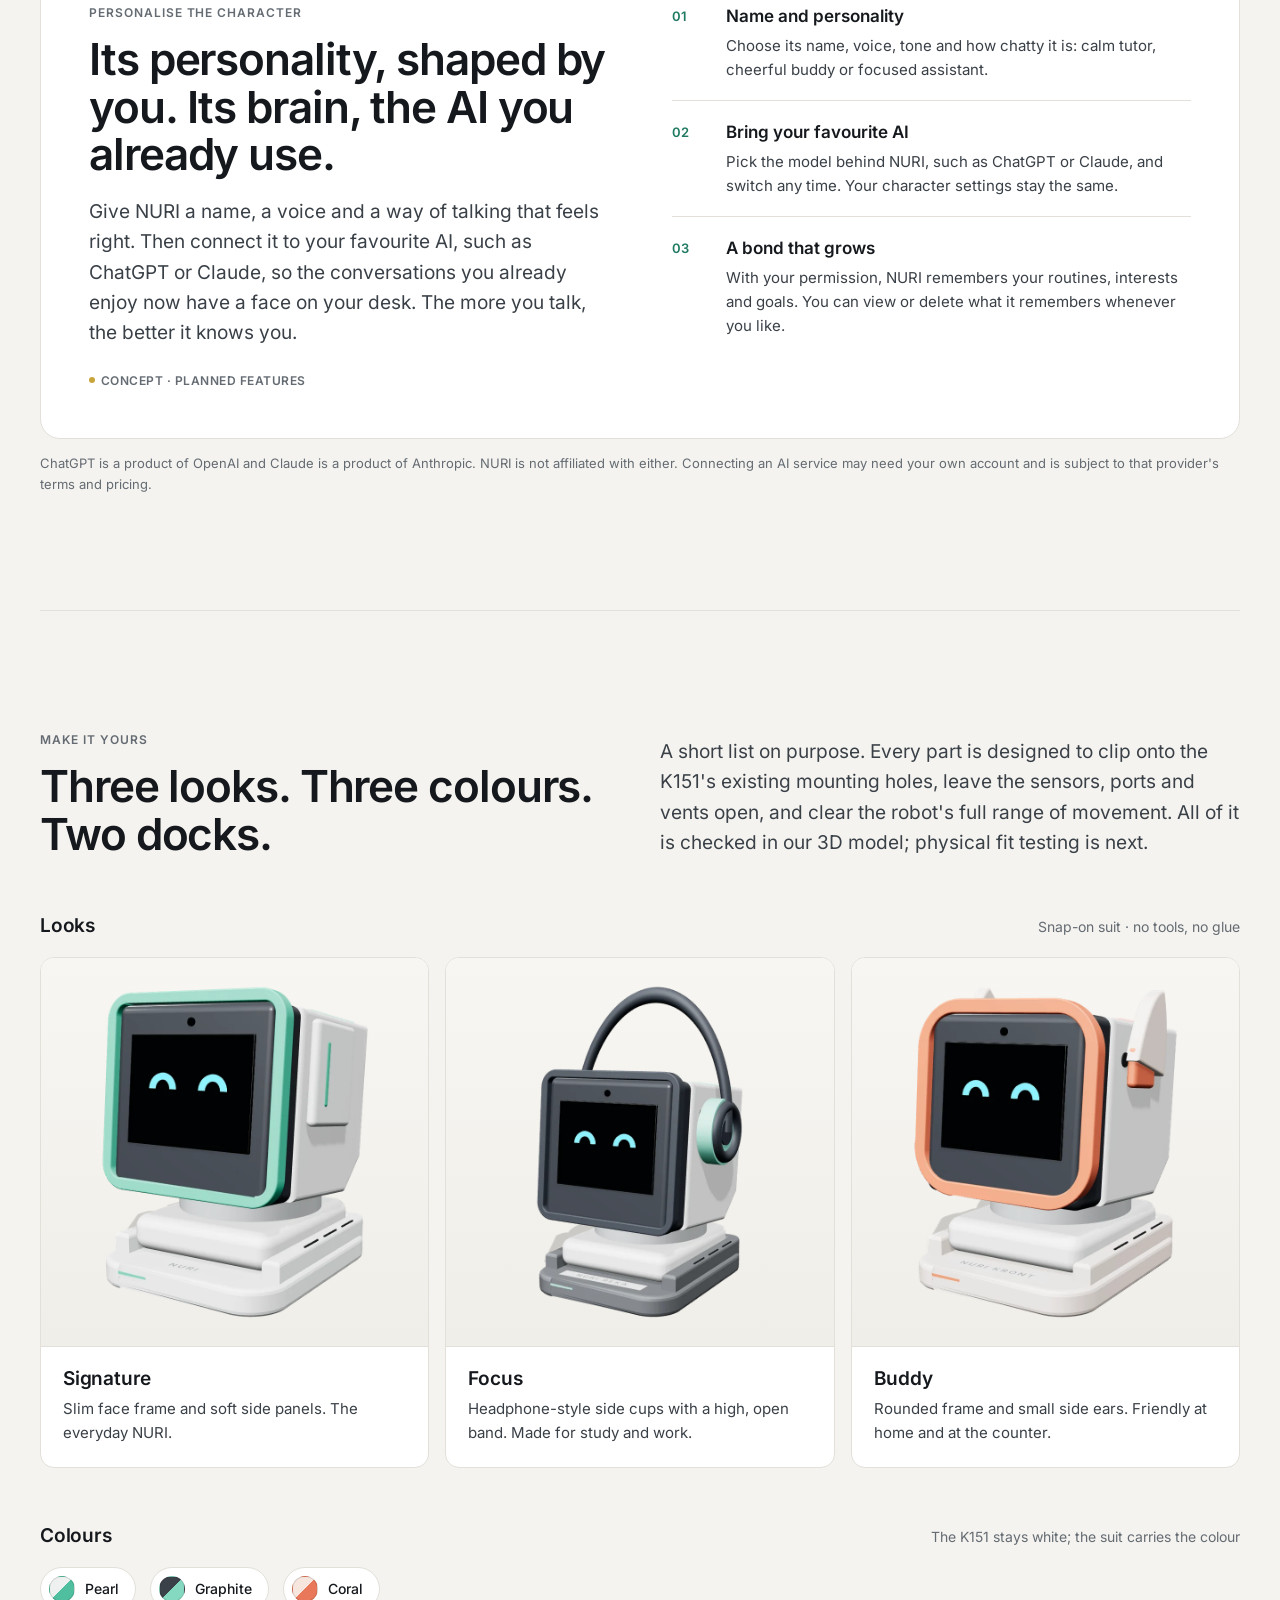
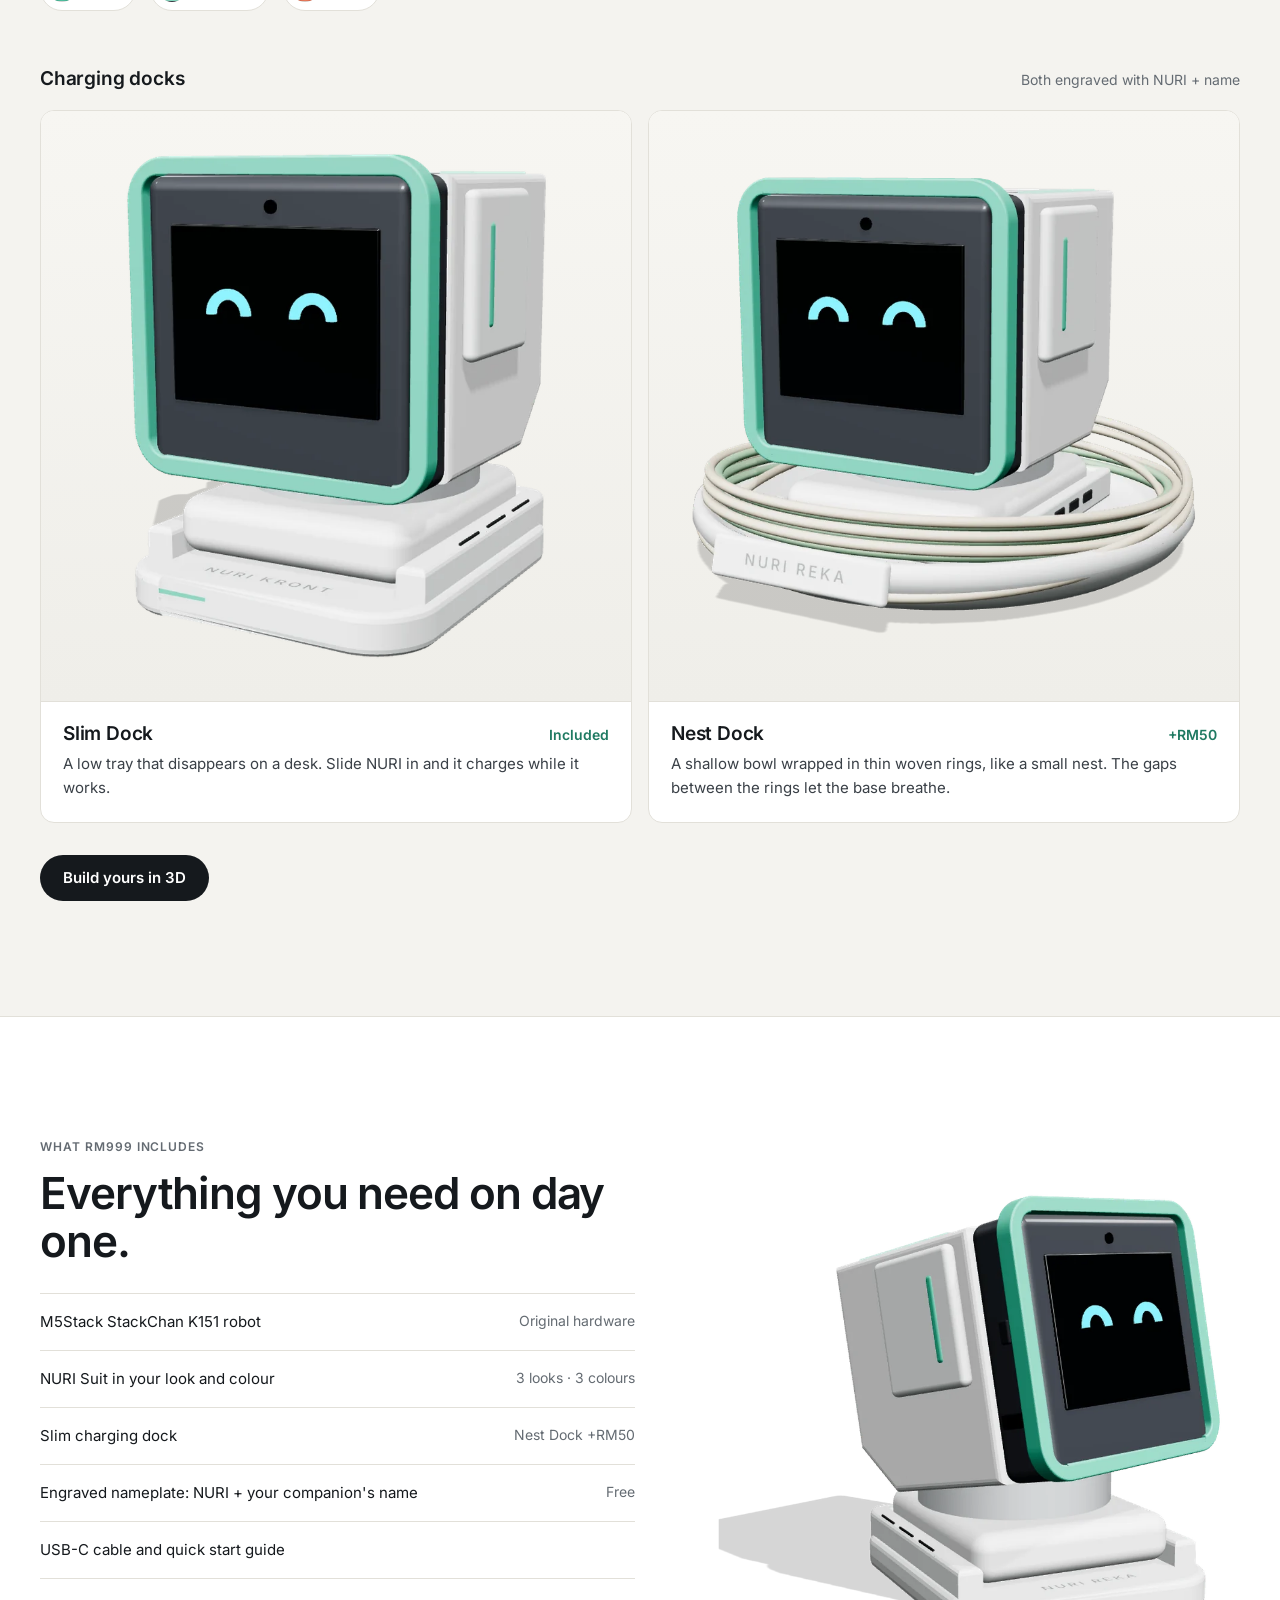
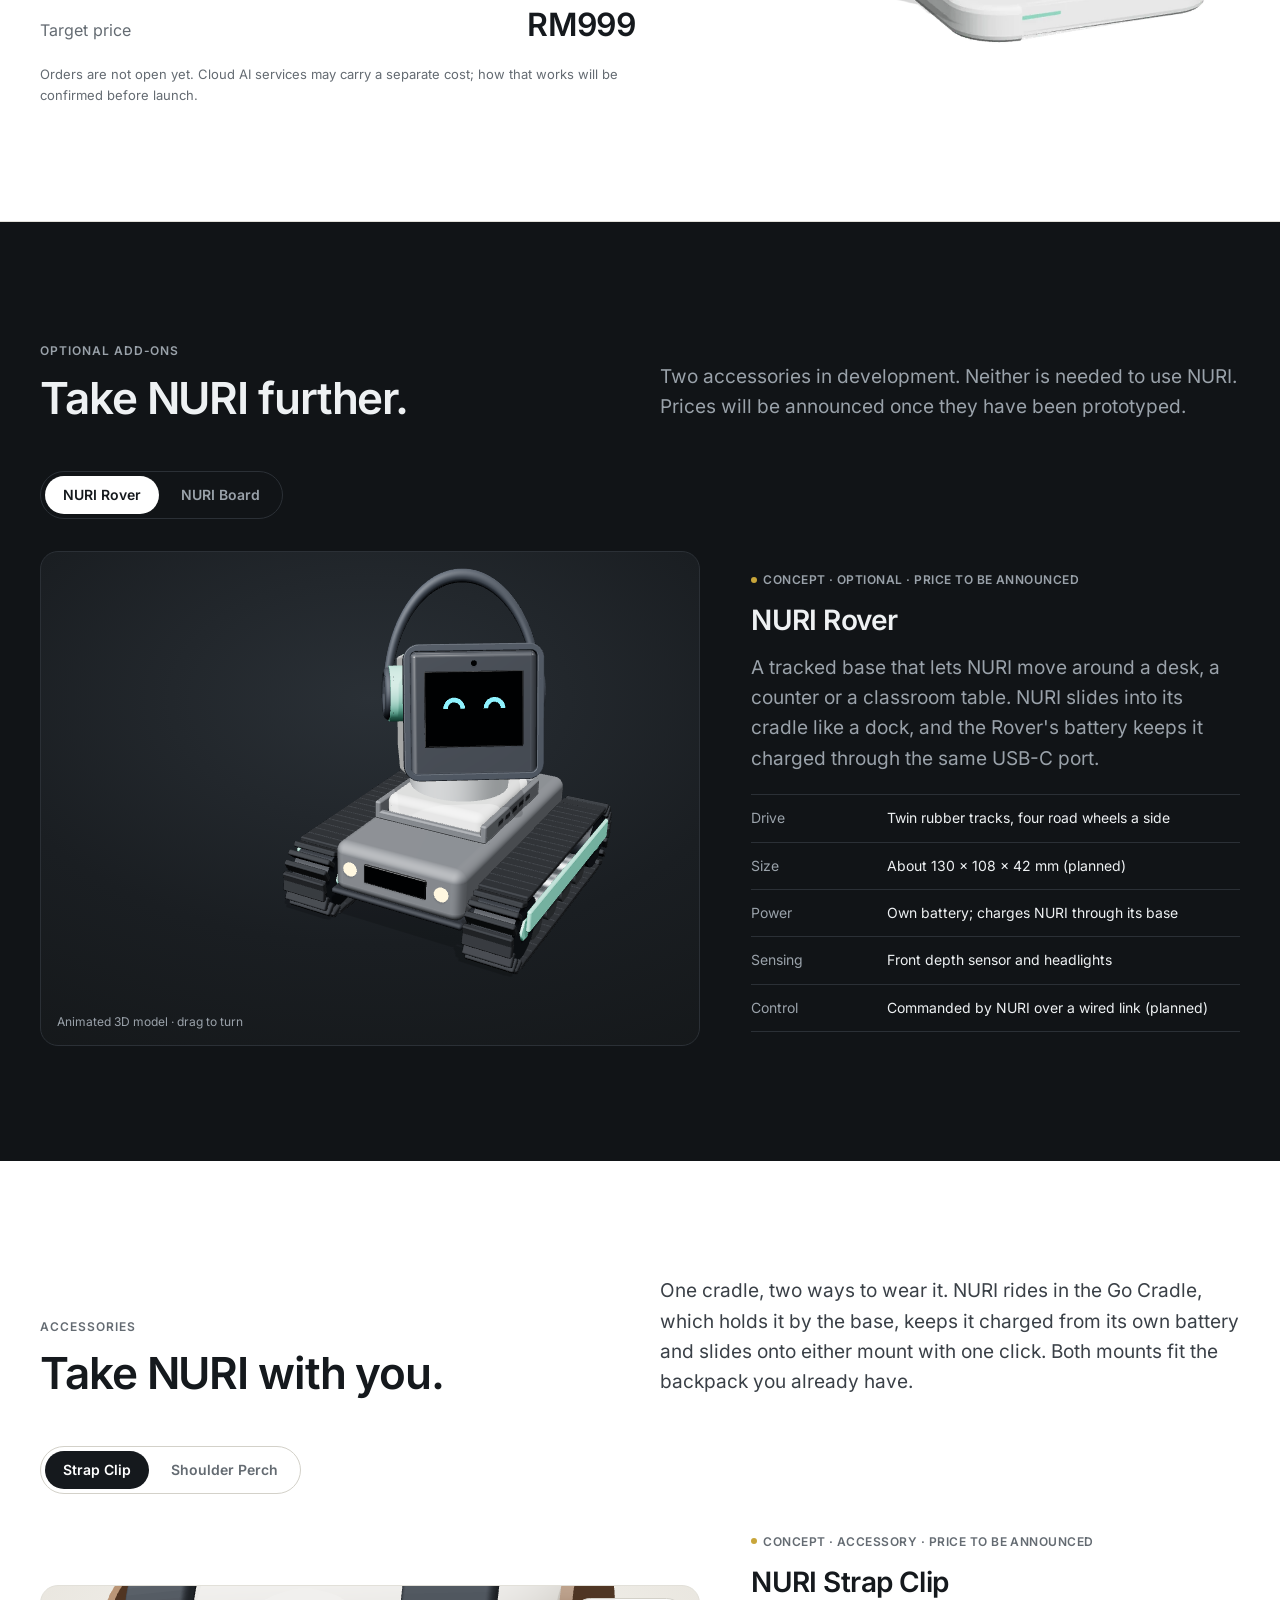
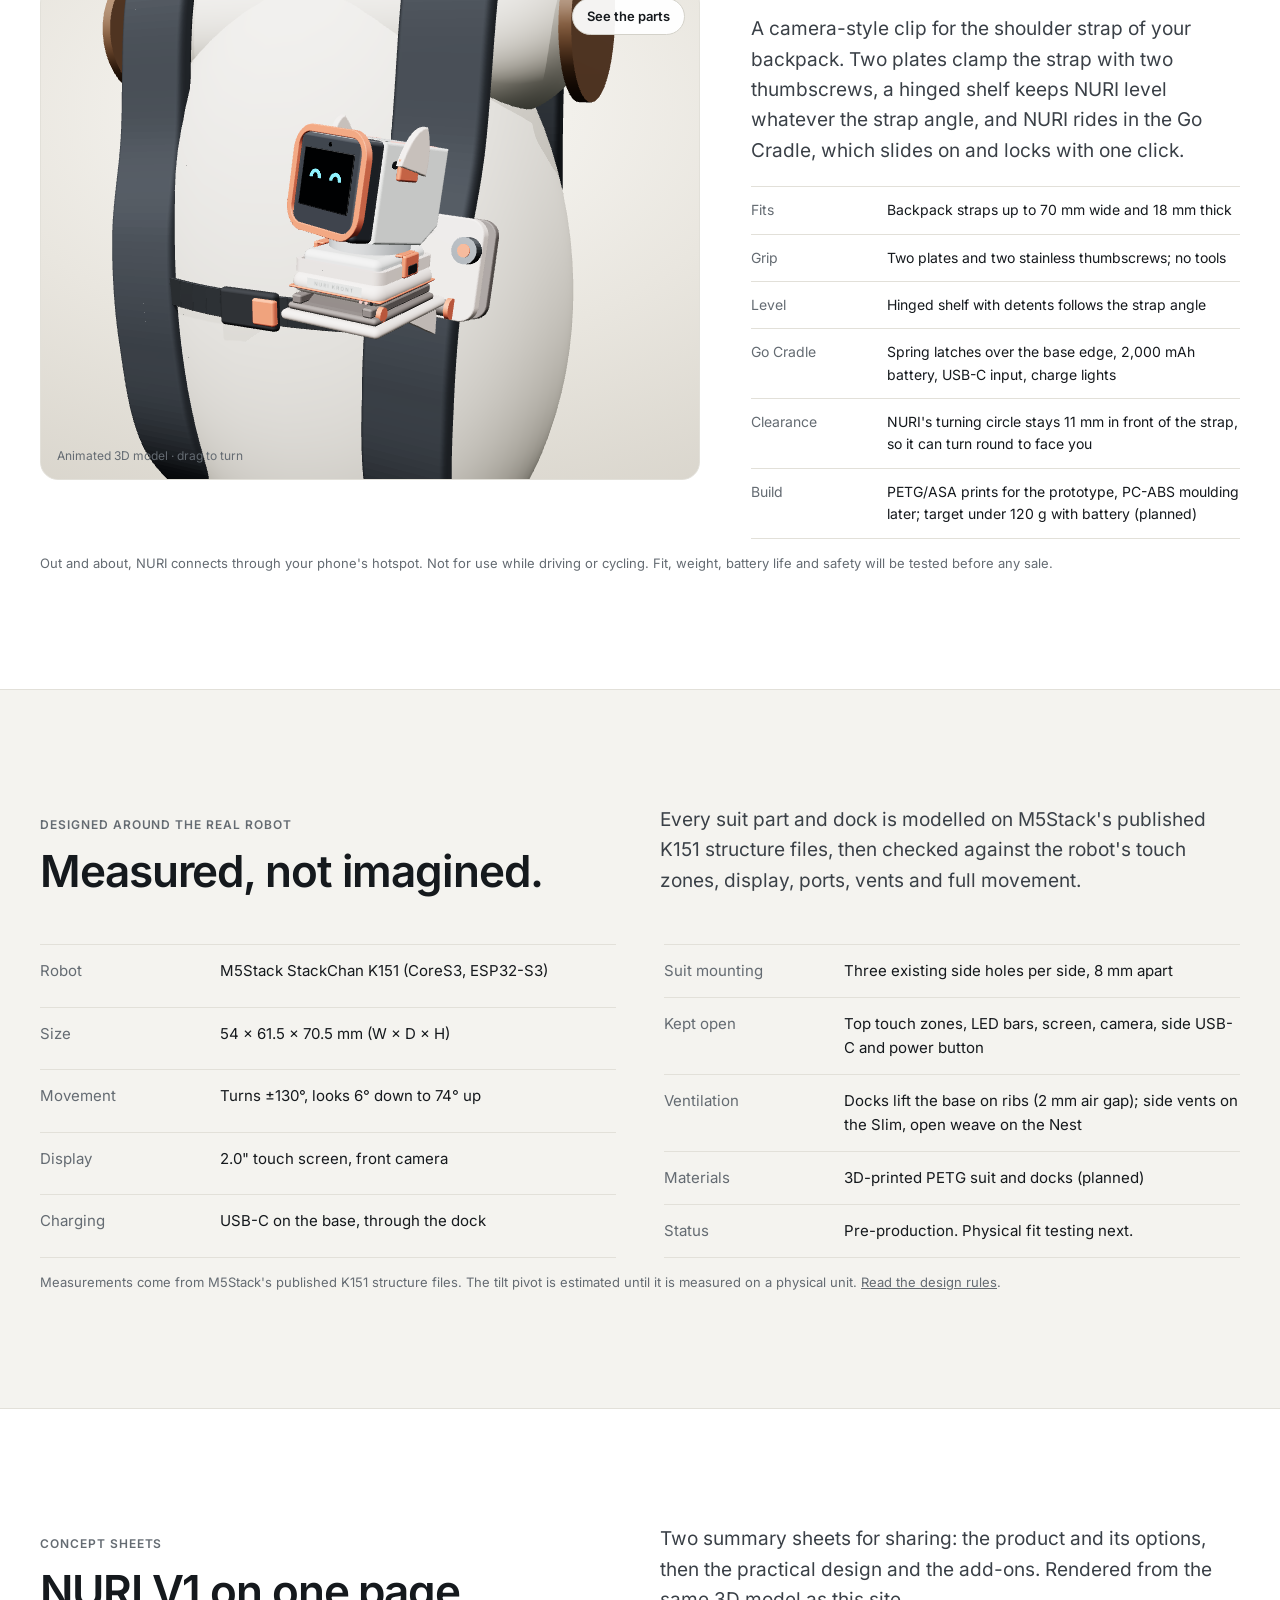
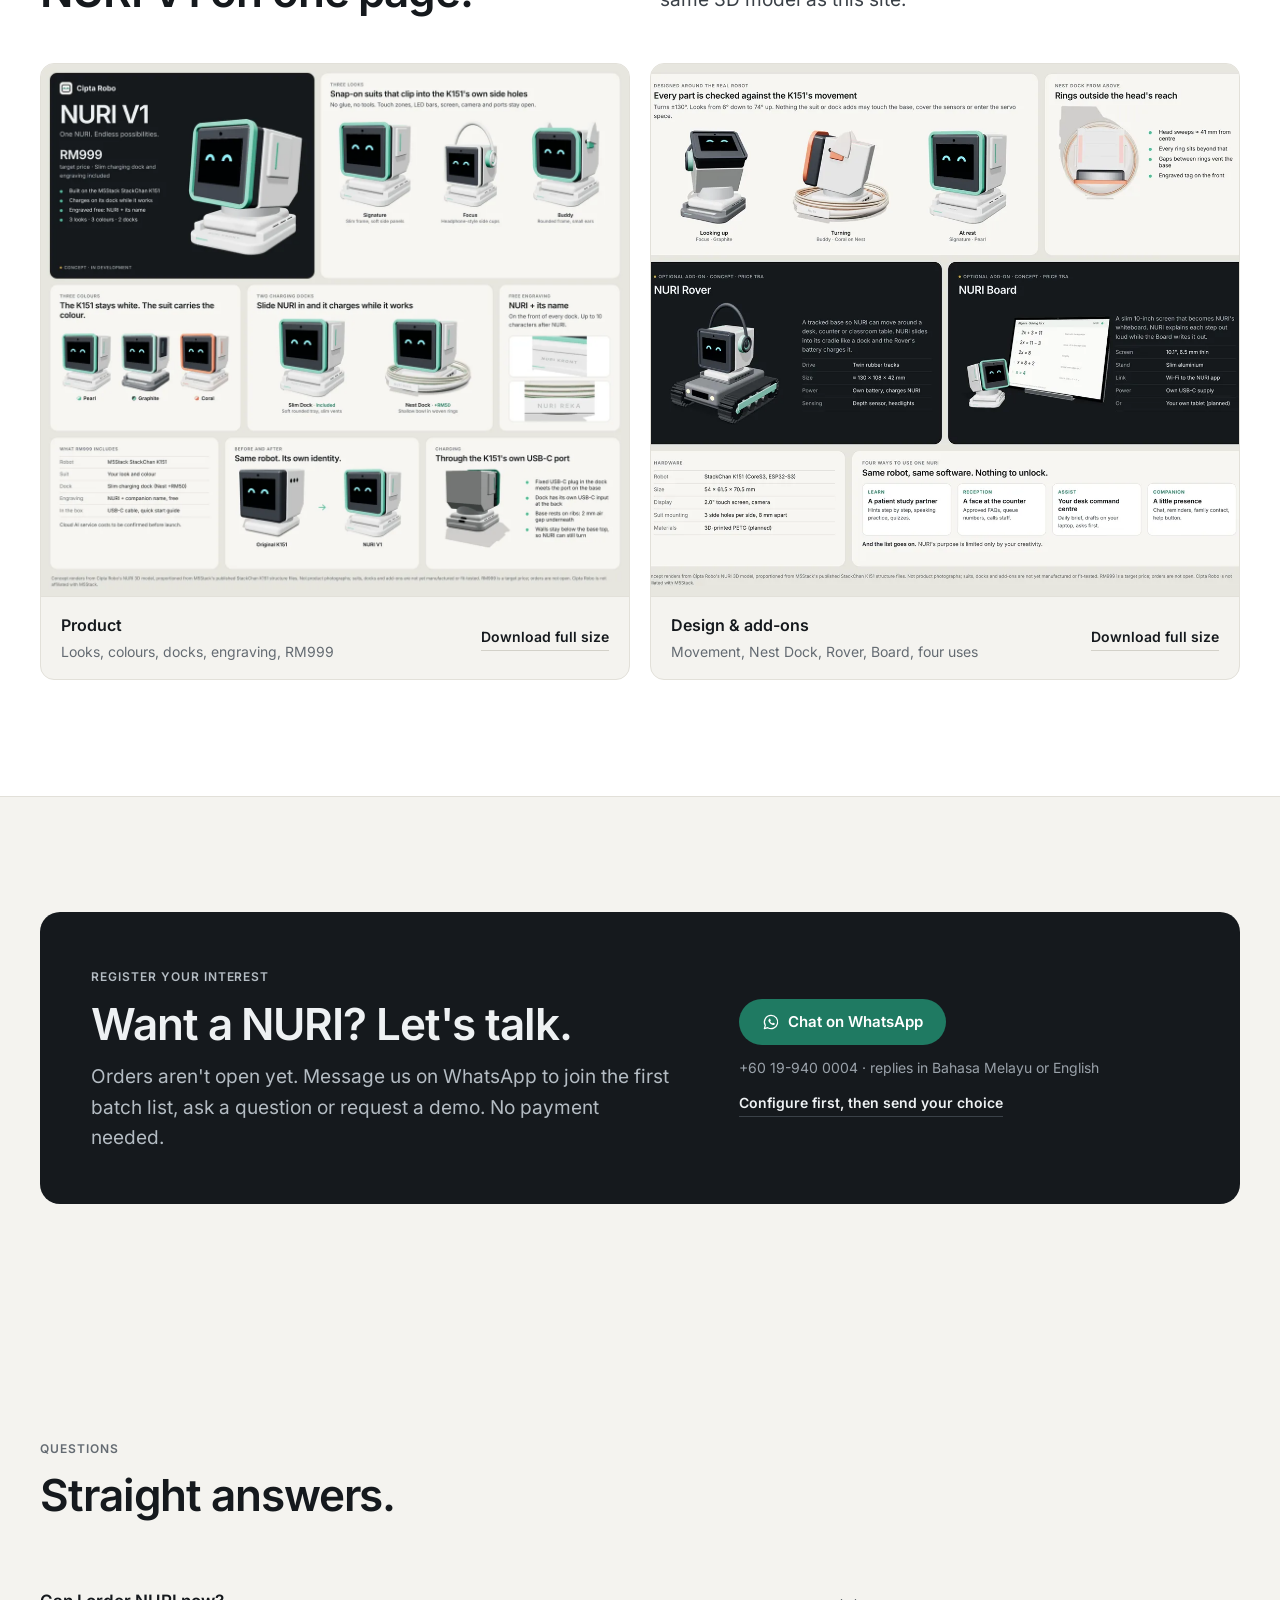
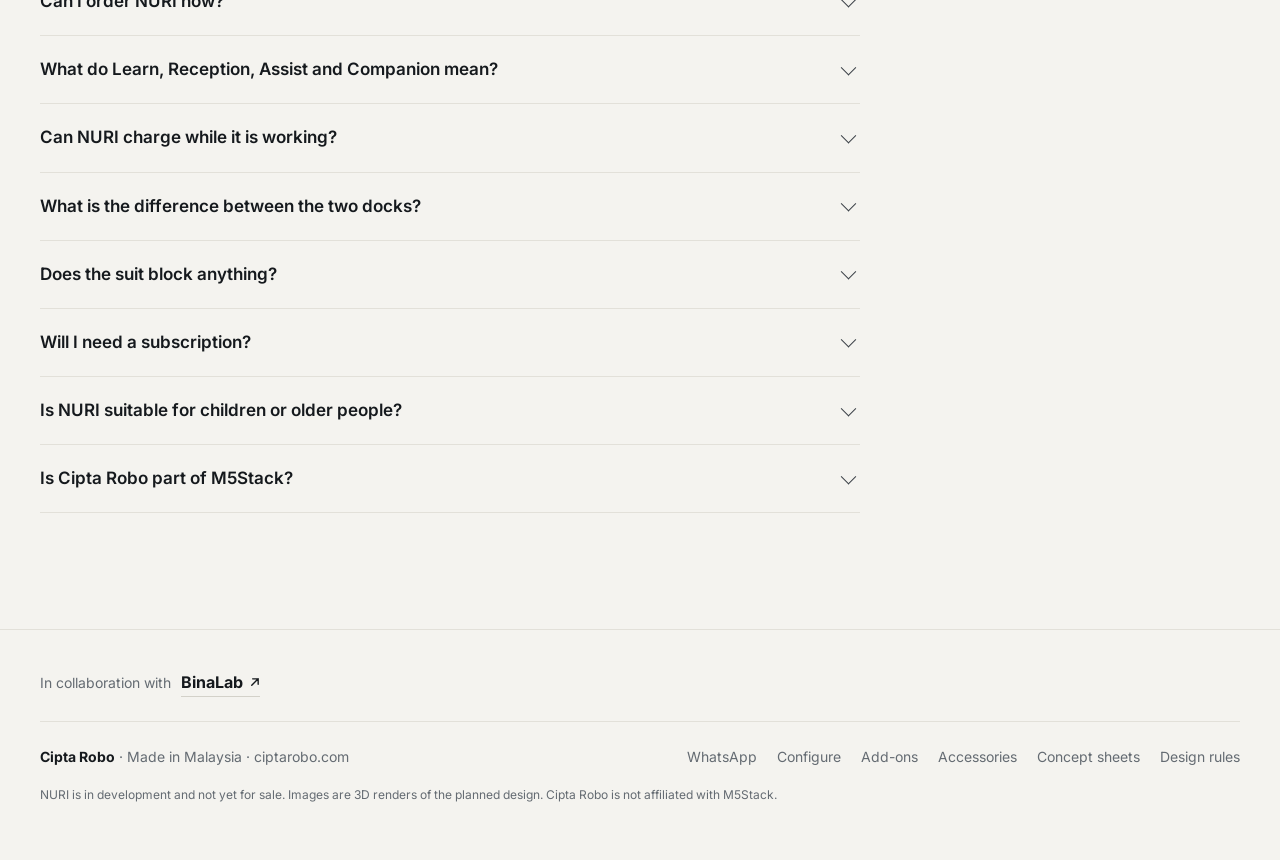
==== commit a1e8b4d8: "Accessories redesign: Go Cradle + camera-style Strap Clip + Shoulder Perch on a backpack - NURI Go C" ====
--- a/index.html
+++ b/index.html
@@ -19,7 +19,7 @@
 <script type="application/ld+json">{"@context":"https://schema.org","@type":"Organization","name":"Cipta Robo","url":"https://ciptarobo.com/","logo":"https://ciptarobo.com/assets/logo/icon-512.png","areaServed":"MY","contactPoint":{"@type":"ContactPoint","contactType":"sales","telephone":"+60199400004","availableLanguage":["ms","en"]}}</script>
 <link rel="icon" href="favicon.svg" type="image/svg+xml"><link rel="apple-touch-icon" href="apple-touch-icon.png">
 <link rel="preload" href="assets/fonts/inter-latin-var.woff2" as="font" type="font/woff2" crossorigin>
-<link rel="stylesheet" href="assets/site.css">
+<link rel="stylesheet" href="assets/site.css?v=a05019bc">
 <script type="importmap">{"imports":{"three":"./vendor/three/three.module.min.js","three/addons/":"./vendor/three/addons/"}}</script>
 </head>
 <body>
@@ -187,14 +187,14 @@
  <div class="wrap">
   <div class="section-head">
    <div><span class="label">Accessories</span><h2 style="margin-top:12px">Take NURI with you.</h2></div>
-   <p class="lead">Two wearable carriers in development, so you can talk to NURI while you walk. Both hold NURI by its base in a locking cradle, keep it charged from a small battery and leave its head free to turn to you.</p>
+   <p class="lead">One cradle, two ways to wear it. NURI rides in the Go Cradle, which holds it by the base, keeps it charged from its own battery and slides onto either mount with one click. Both mounts fit the backpack you already have.</p>
   </div>
   <div class="tabs" role="tablist" aria-label="Accessories">
    <button role="tab" id="tab-strap" aria-selected="true" aria-controls="panel-acc">Strap Clip</button>
    <button role="tab" id="tab-perch" aria-selected="false" aria-controls="panel-acc">Shoulder Perch</button>
   </div>
   <div class="addon" id="panel-acc" role="tabpanel" aria-labelledby="tab-strap">
-   <div class="addon-stage" id="accStage"><span class="stage-note" id="accNote">Animated 3D model · drag to turn</span></div>
+   <div class="addon-stage" id="accStage"><button type="button" class="stage-btn" id="accExplode" aria-pressed="false">See the parts</button><span class="stage-note" id="accNote">Animated 3D model · drag to turn</span></div>
    <div id="accText"></div>
   </div>
   <p class="note">Out and about, NURI connects through your phone's hotspot. Not for use while driving or cycling. Fit, weight, battery life and safety will be tested before any sale.</p>
@@ -285,6 +285,6 @@
  <div class="wrap" style="margin-top:16px;font-size:12px">NURI is in development and not yet for sale. Images are 3D renders of the planned design. Cipta Robo is not affiliated with M5Stack.</div>
 </footer>
 
-<script type="module" src="assets/home.js"></script>
+<script type="module" src="assets/home.js?v=a05019bc"></script>
 </body>
 </html>
--- a/assets/site.css
+++ b/assets/site.css
@@ -290,3 +290,5 @@
 .acc .addon-stage{background:radial-gradient(110% 90% at 50% 30%,#ffffff 0,#eeede8 60%,#e4e2dc 100%);border-color:var(--line)}
 .acc .addon-stage .stage-note{color:var(--muted)}
 .acc .spec{border-color:var(--line)}.acc .spec li{border-color:var(--line)}.acc .spec li span:first-child{color:var(--muted)}
+.stage-btn{position:absolute;right:14px;top:12px;z-index:2;background:#fffffff0;color:var(--ink);border:1px solid var(--line-2);border-radius:999px;padding:7px 14px;font-size:13px;font-weight:600;cursor:pointer}.stage-btn[aria-pressed=true]{background:var(--ink);color:#fff;border-color:var(--ink)}
+.acc .addon-stage{background:radial-gradient(110% 90% at 50% 25%,#fbfaf7 0,#e9e6df 55%,#d8d4cb 100%)}
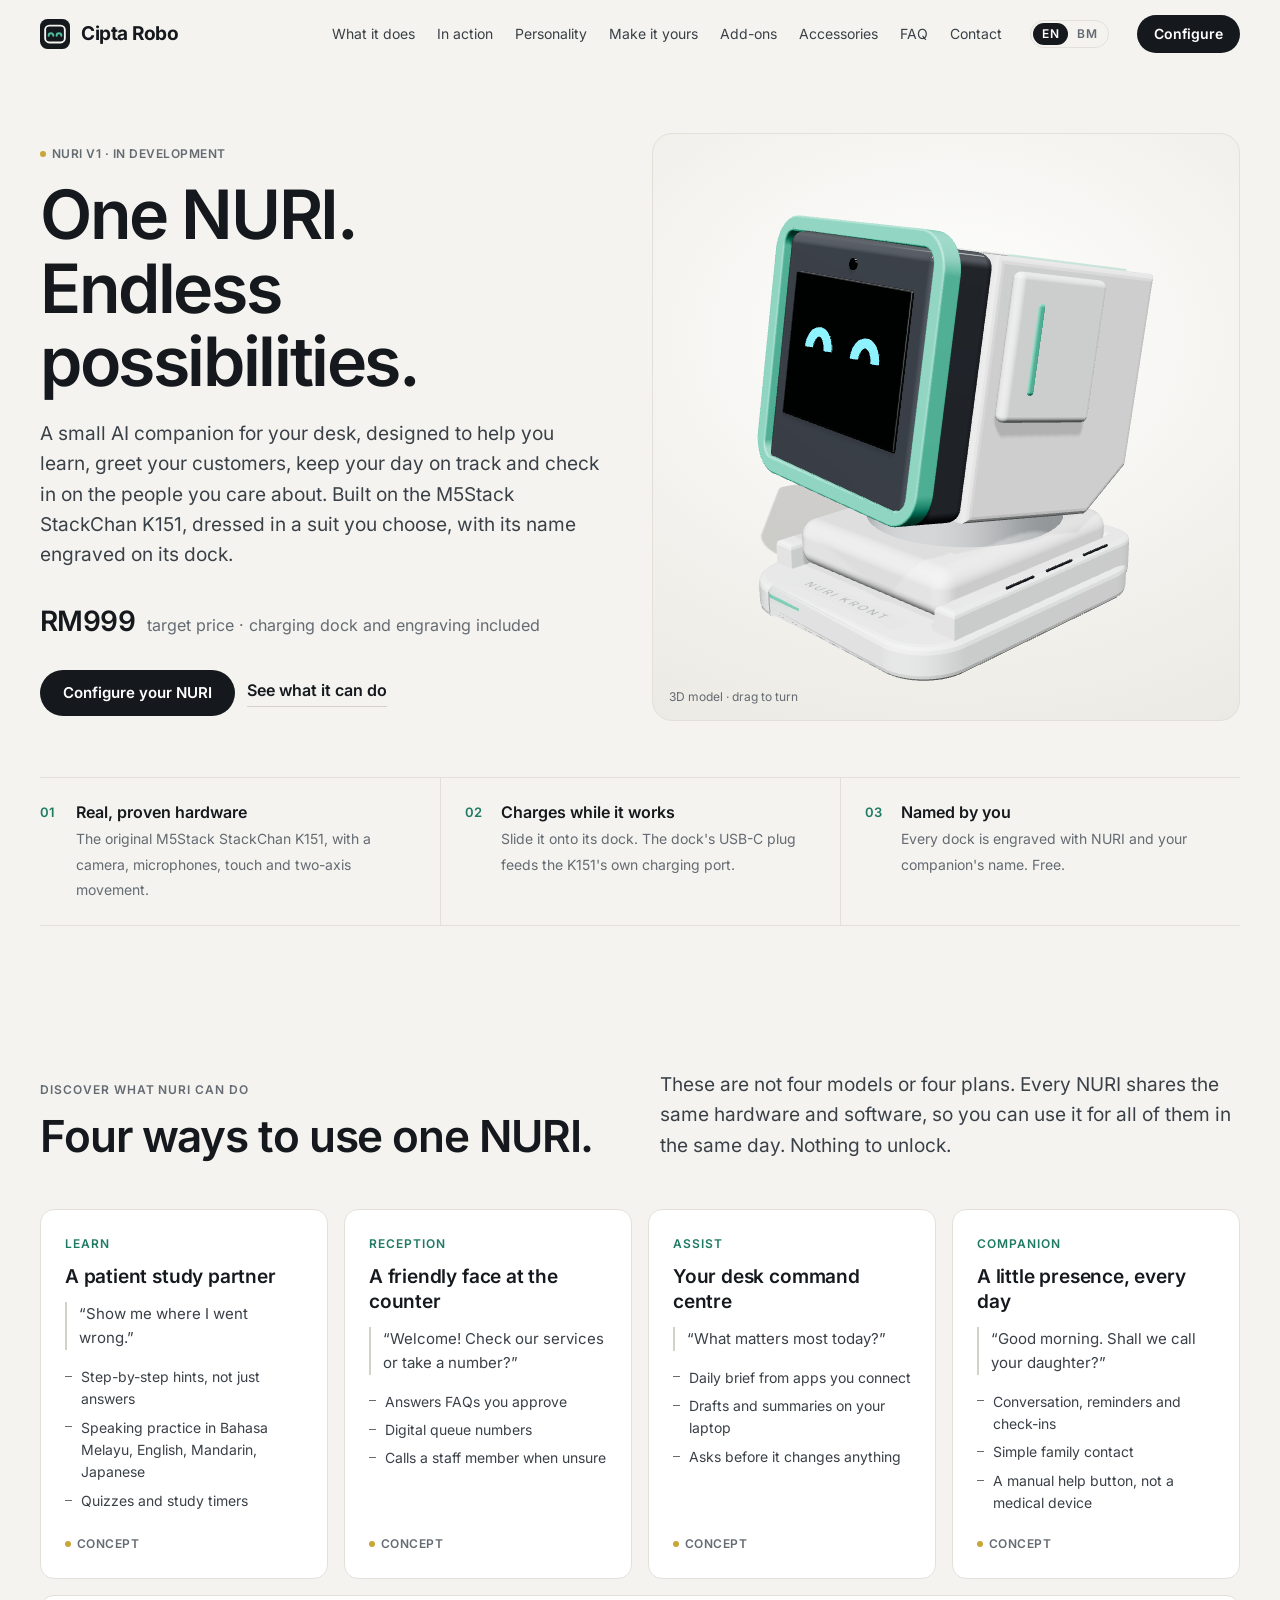
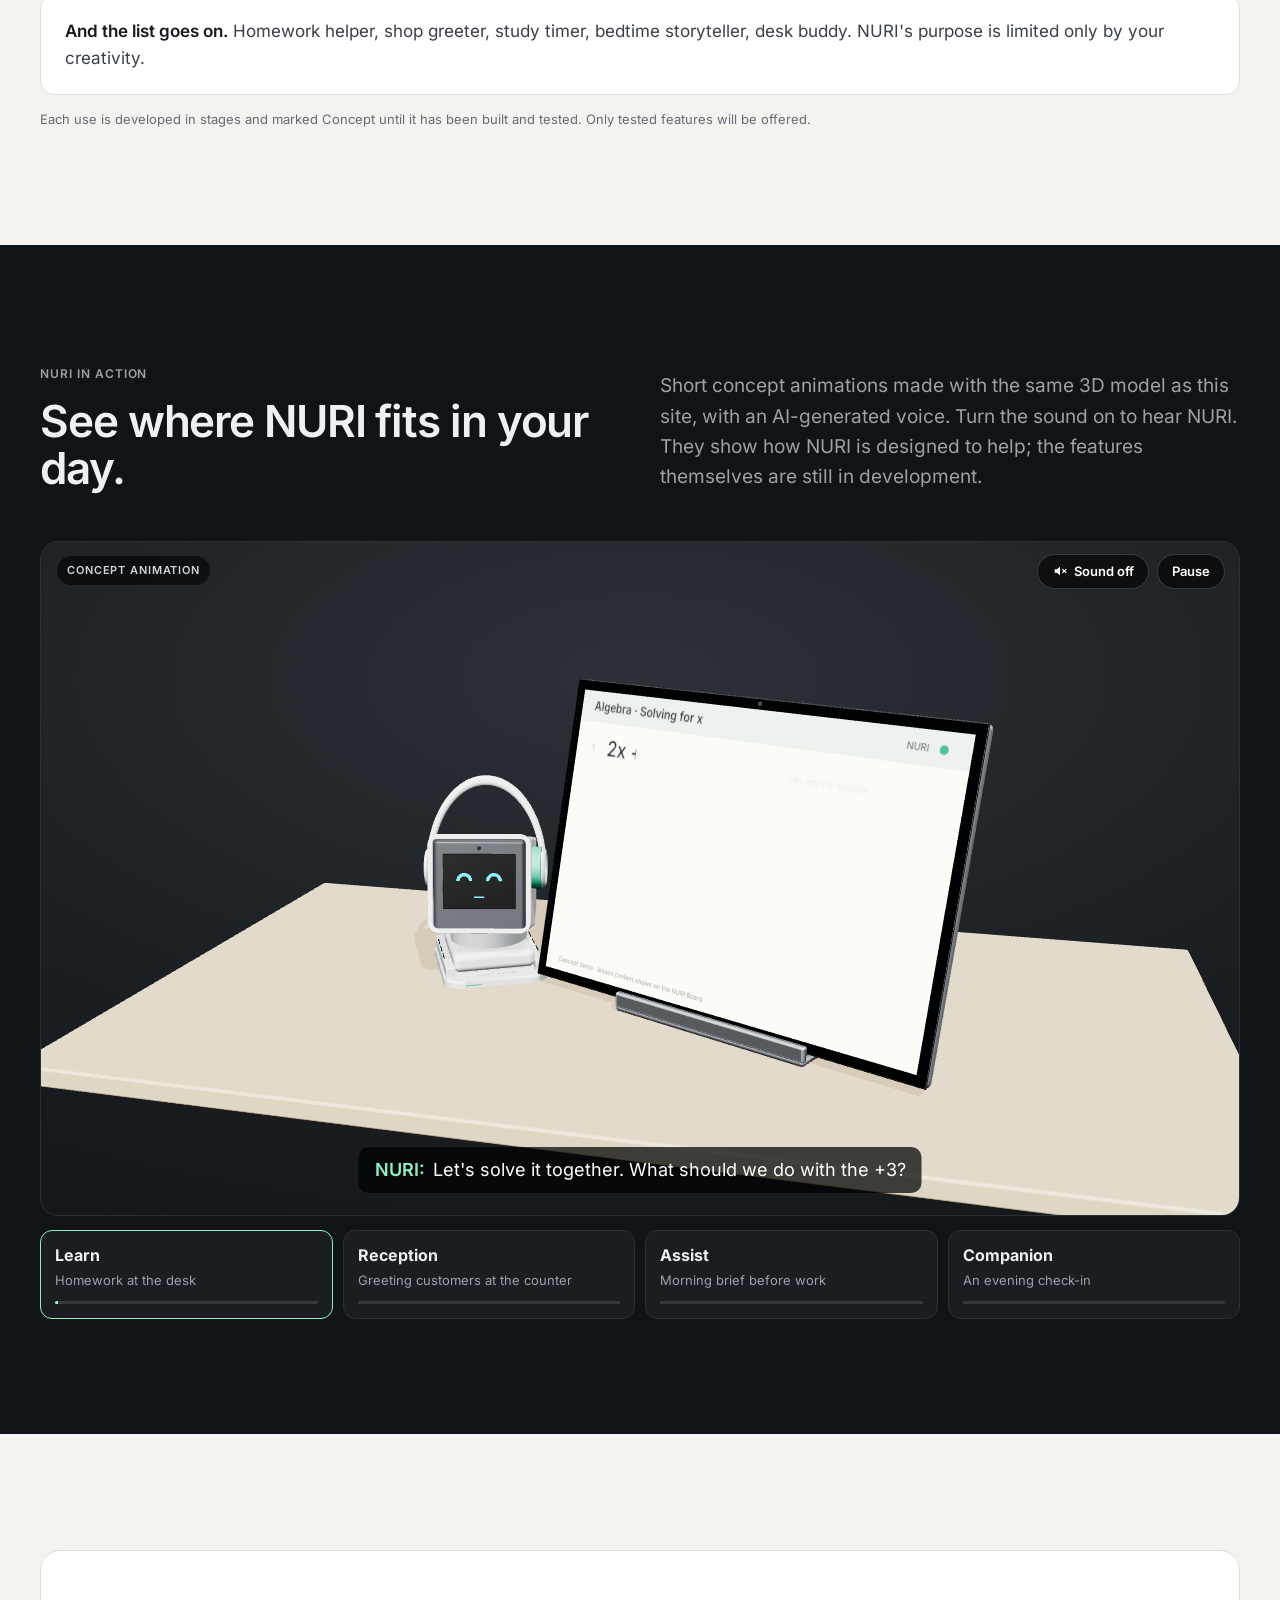
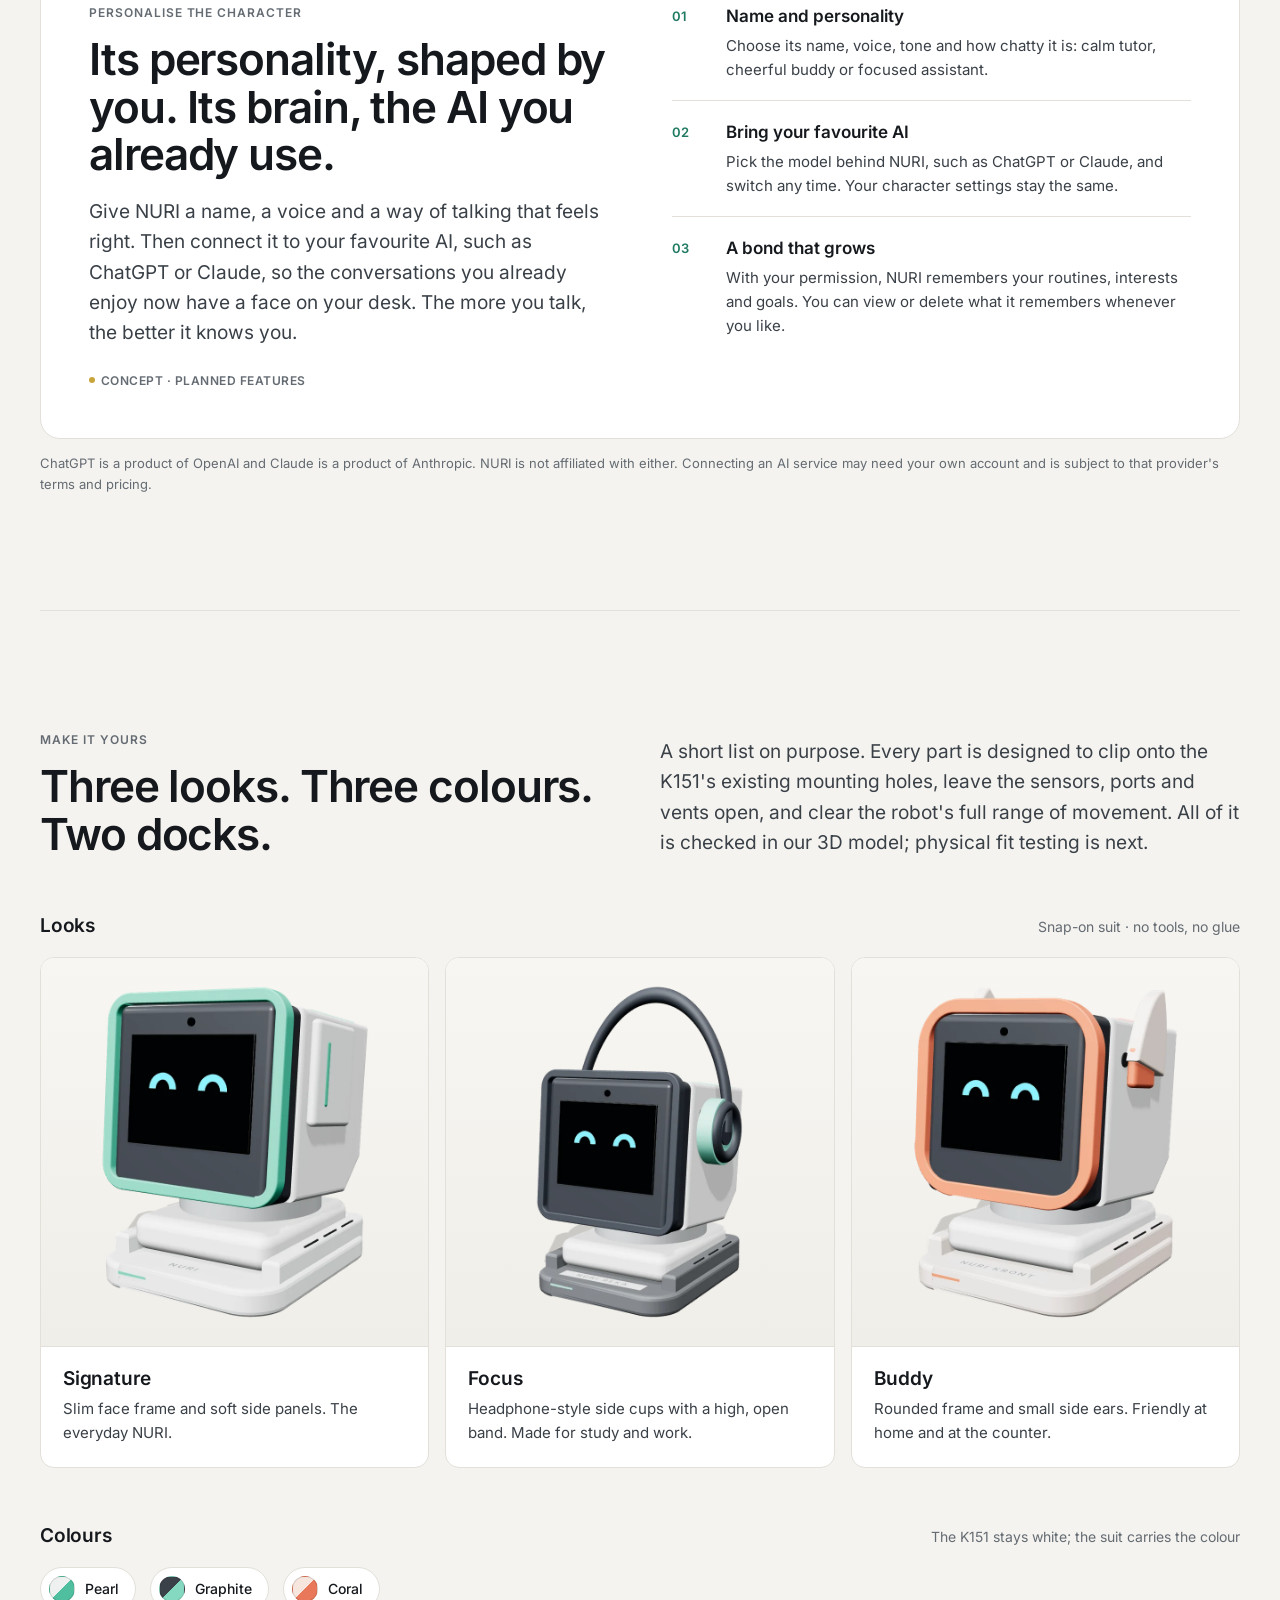
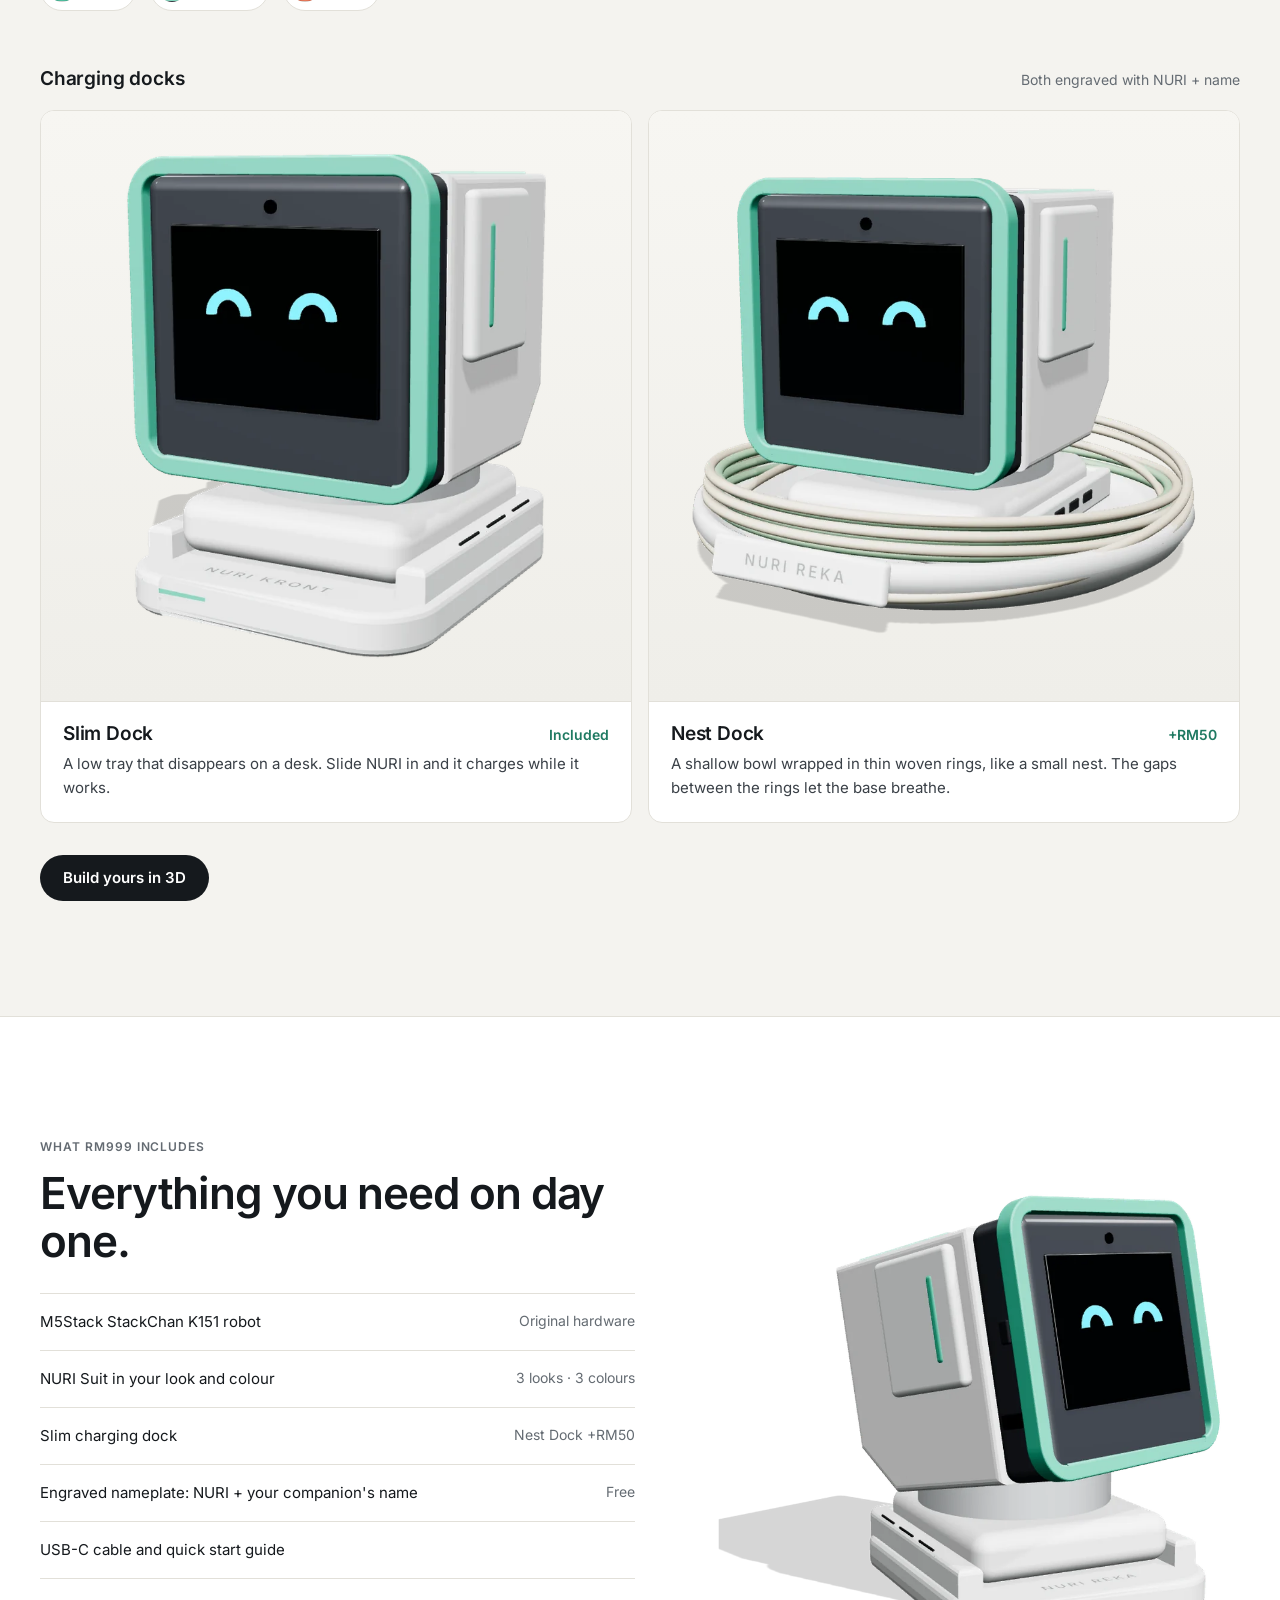
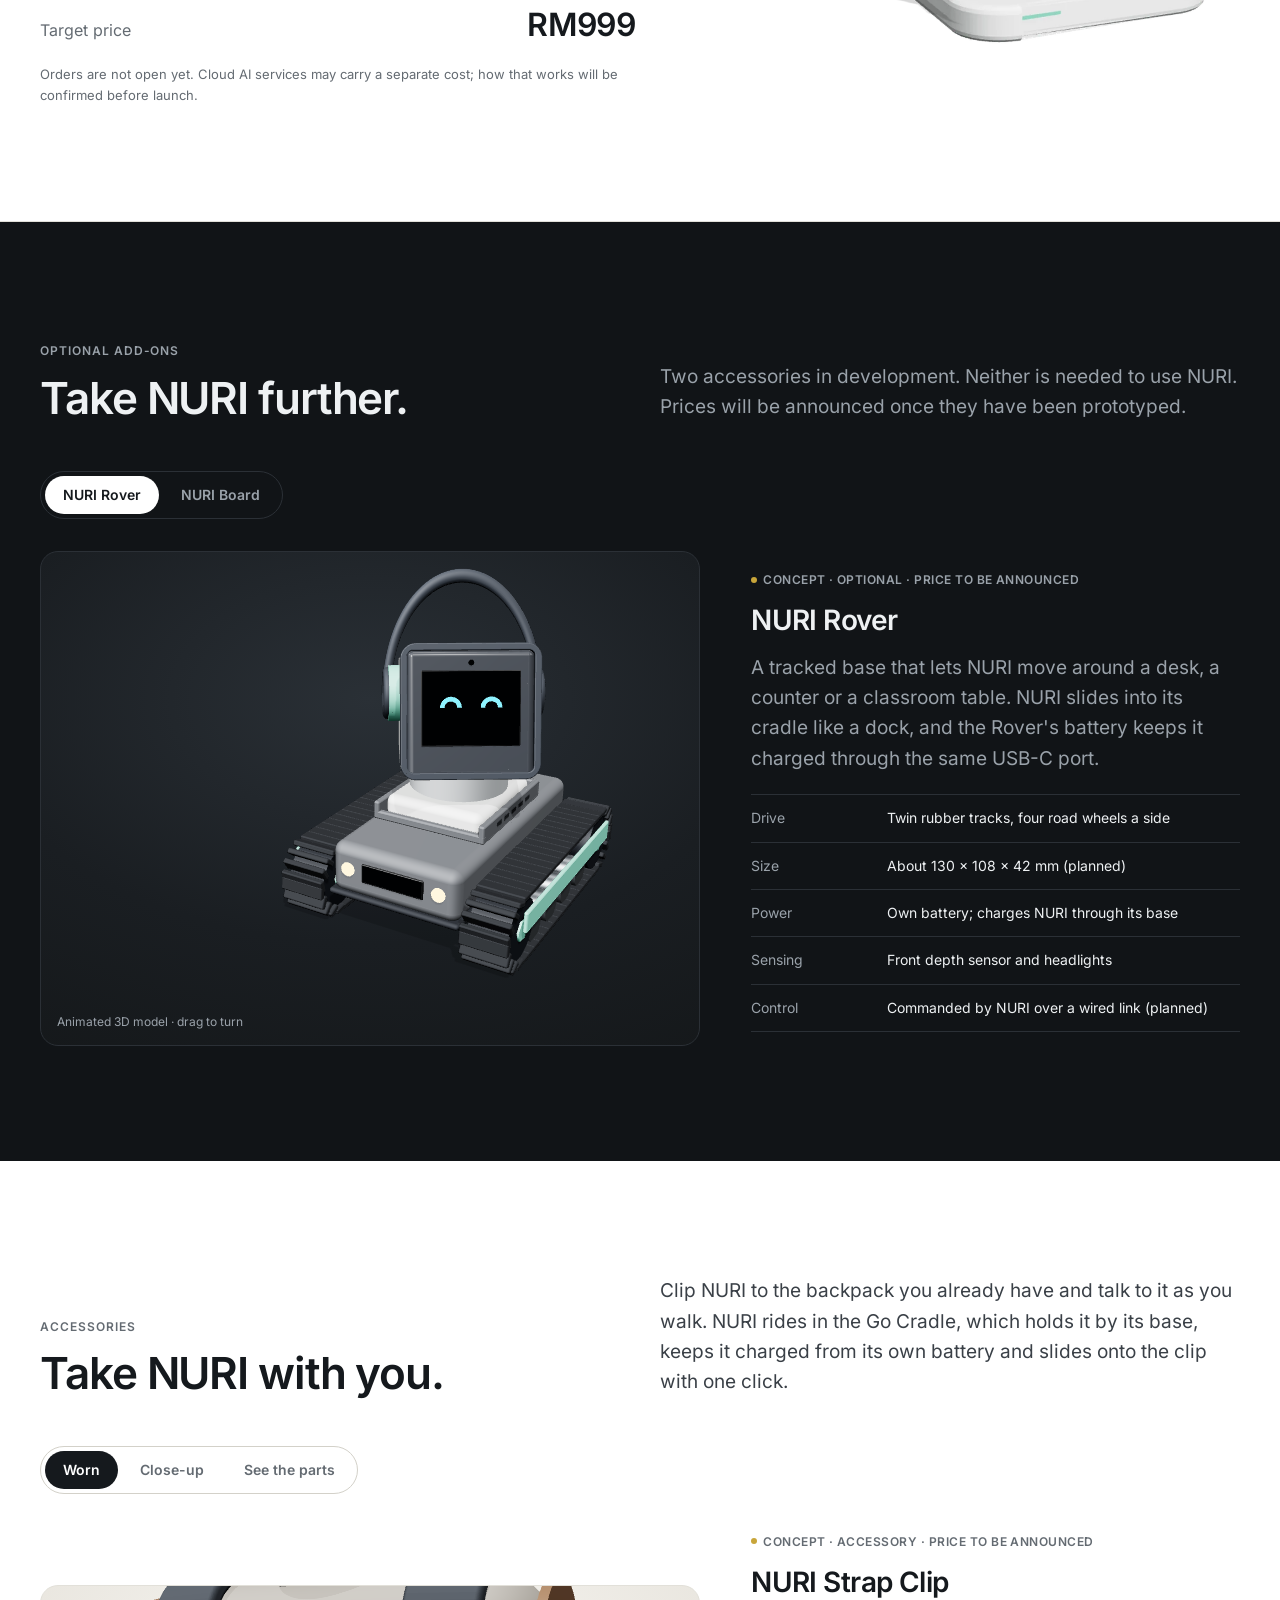
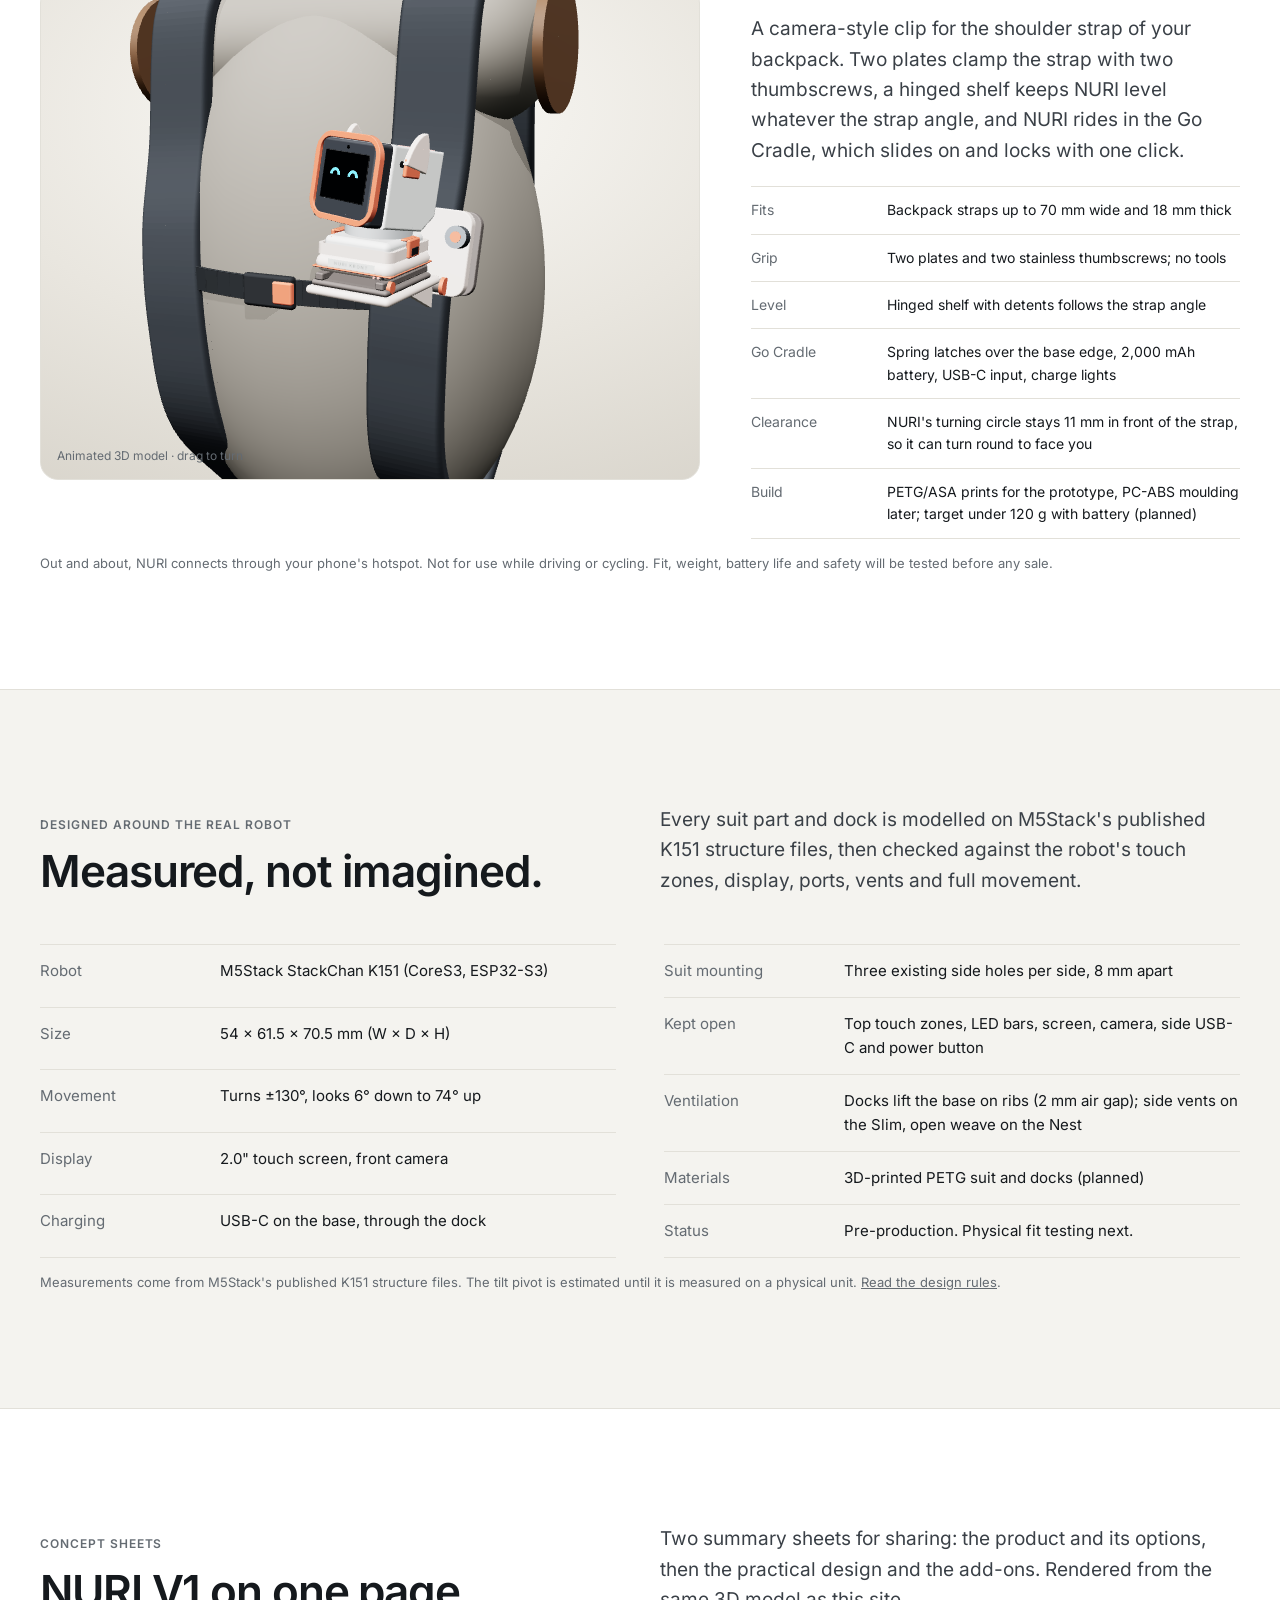
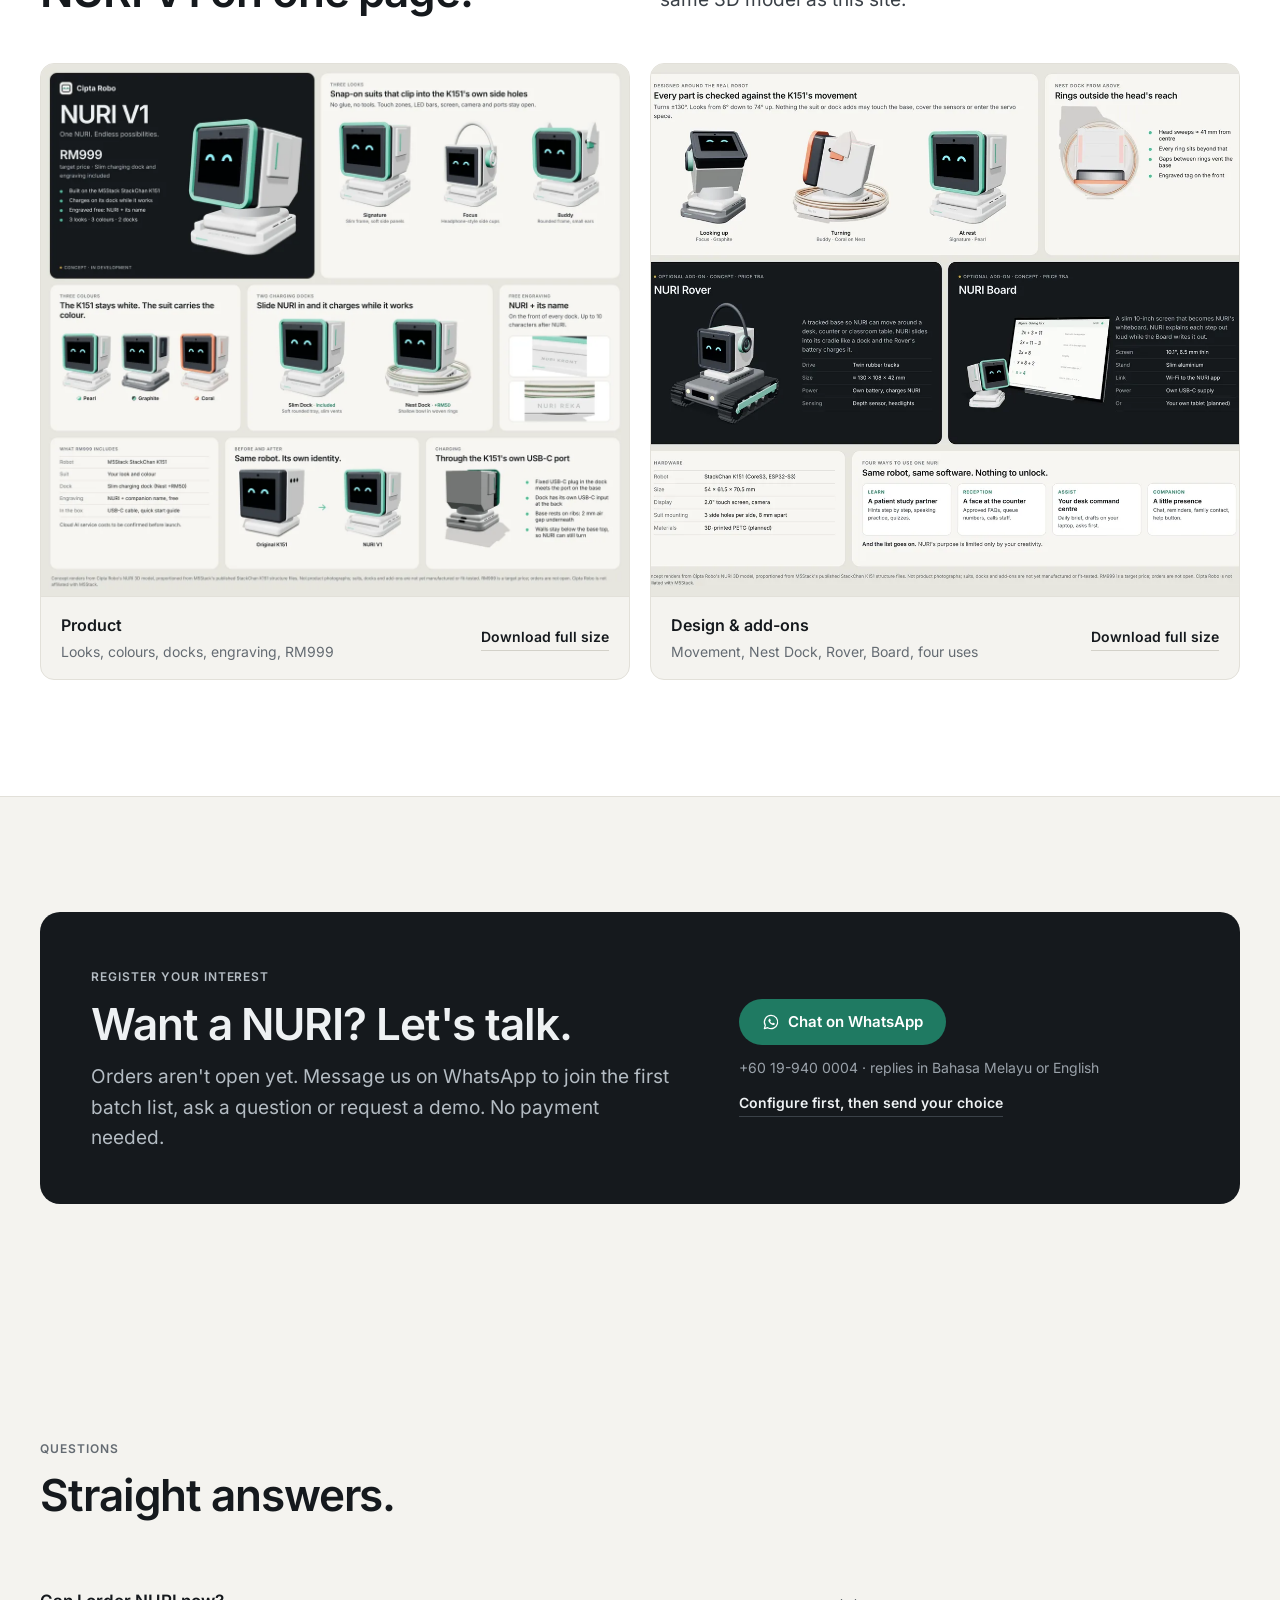
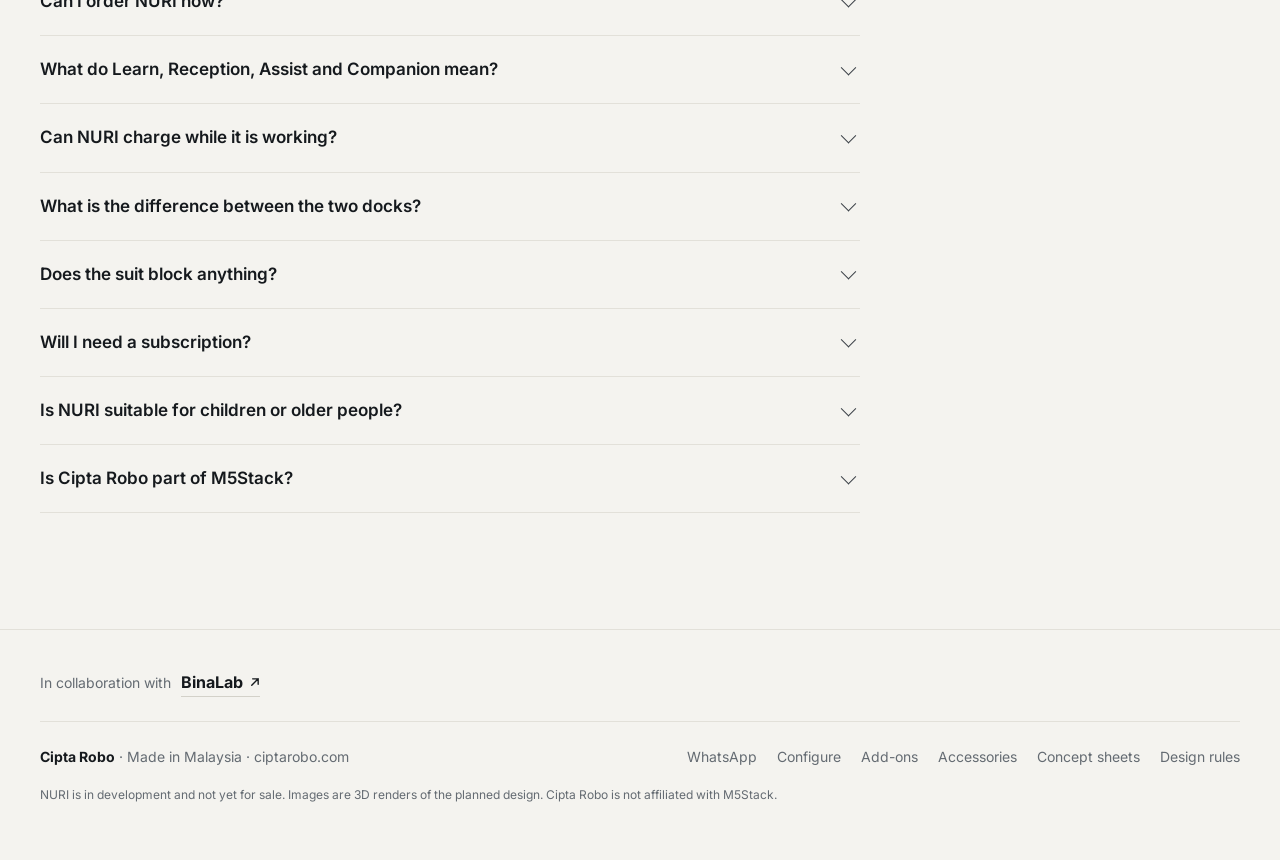
==== commit 26c441e2: "Accessories: Strap Clip only, clearer 3D - Shoulder Perch removed - Three views: worn, close-up, and" ====
--- a/index.html
+++ b/index.html
@@ -19,7 +19,7 @@
 <script type="application/ld+json">{"@context":"https://schema.org","@type":"Organization","name":"Cipta Robo","url":"https://ciptarobo.com/","logo":"https://ciptarobo.com/assets/logo/icon-512.png","areaServed":"MY","contactPoint":{"@type":"ContactPoint","contactType":"sales","telephone":"+60199400004","availableLanguage":["ms","en"]}}</script>
 <link rel="icon" href="favicon.svg" type="image/svg+xml"><link rel="apple-touch-icon" href="apple-touch-icon.png">
 <link rel="preload" href="assets/fonts/inter-latin-var.woff2" as="font" type="font/woff2" crossorigin>
-<link rel="stylesheet" href="assets/site.css?v=a05019bc">
+<link rel="stylesheet" href="assets/site.css?v=401659fe">
 <script type="importmap">{"imports":{"three":"./vendor/three/three.module.min.js","three/addons/":"./vendor/three/addons/"}}</script>
 </head>
 <body>
@@ -187,14 +187,15 @@
  <div class="wrap">
   <div class="section-head">
    <div><span class="label">Accessories</span><h2 style="margin-top:12px">Take NURI with you.</h2></div>
-   <p class="lead">One cradle, two ways to wear it. NURI rides in the Go Cradle, which holds it by the base, keeps it charged from its own battery and slides onto either mount with one click. Both mounts fit the backpack you already have.</p>
-  </div>
-  <div class="tabs" role="tablist" aria-label="Accessories">
-   <button role="tab" id="tab-strap" aria-selected="true" aria-controls="panel-acc">Strap Clip</button>
-   <button role="tab" id="tab-perch" aria-selected="false" aria-controls="panel-acc">Shoulder Perch</button>
-  </div>
-  <div class="addon" id="panel-acc" role="tabpanel" aria-labelledby="tab-strap">
-   <div class="addon-stage" id="accStage"><button type="button" class="stage-btn" id="accExplode" aria-pressed="false">See the parts</button><span class="stage-note" id="accNote">Animated 3D model · drag to turn</span></div>
+   <p class="lead">Clip NURI to the backpack you already have and talk to it as you walk. NURI rides in the Go Cradle, which holds it by its base, keeps it charged from its own battery and slides onto the clip with one click.</p>
+  </div>
+  <div class="tabs acc-views" role="group" aria-label="View">
+   <button type="button" data-view="worn" aria-pressed="true">Worn</button>
+   <button type="button" data-view="close" aria-pressed="false">Close-up</button>
+   <button type="button" data-view="parts" aria-pressed="false">See the parts</button>
+  </div>
+  <div class="addon" id="panel-acc">
+   <div class="addon-stage" id="accStage"><span class="stage-note" id="accNote">Animated 3D model · drag to turn</span></div>
    <div id="accText"></div>
   </div>
   <p class="note">Out and about, NURI connects through your phone's hotspot. Not for use while driving or cycling. Fit, weight, battery life and safety will be tested before any sale.</p>
@@ -285,6 +286,6 @@
  <div class="wrap" style="margin-top:16px;font-size:12px">NURI is in development and not yet for sale. Images are 3D renders of the planned design. Cipta Robo is not affiliated with M5Stack.</div>
 </footer>
 
-<script type="module" src="assets/home.js?v=a05019bc"></script>
+<script type="module" src="assets/home.js?v=401659fe"></script>
 </body>
 </html>
--- a/assets/site.css
+++ b/assets/site.css
@@ -292,3 +292,10 @@
 .acc .spec{border-color:var(--line)}.acc .spec li{border-color:var(--line)}.acc .spec li span:first-child{color:var(--muted)}
 .stage-btn{position:absolute;right:14px;top:12px;z-index:2;background:#fffffff0;color:var(--ink);border:1px solid var(--line-2);border-radius:999px;padding:7px 14px;font-size:13px;font-weight:600;cursor:pointer}.stage-btn[aria-pressed=true]{background:var(--ink);color:#fff;border-color:var(--ink)}
 .acc .addon-stage{background:radial-gradient(110% 90% at 50% 25%,#fbfaf7 0,#e9e6df 55%,#d8d4cb 100%)}
+.acc .tabs button[aria-pressed=true]{background:var(--ink);color:#fff}
+.acc-labels{position:absolute;inset:0;pointer-events:none;z-index:1}
+.acc-label{position:absolute;left:0;top:0;margin:-11px 0 0 8px;white-space:nowrap;font-size:12px;font-weight:600;color:var(--ink);background:#ffffffeb;border:1px solid var(--line-2);border-radius:999px;padding:3px 9px;opacity:0;transition:opacity .2s}
+.acc-label::before{content:"";position:absolute;left:-8px;top:50%;width:6px;height:6px;margin-top:-3px;border-radius:50%;background:var(--ink)}
+.acc-label.left{margin-left:0}.acc-label.left{translate:calc(-100% - 8px) 0}.acc-label.left::before{left:auto;right:-8px}
+@media (max-width:560px){.acc-label{font-size:11px;padding:2px 7px}}
+@media (max-width:760px){.acc .addon-stage{aspect-ratio:1/1}}
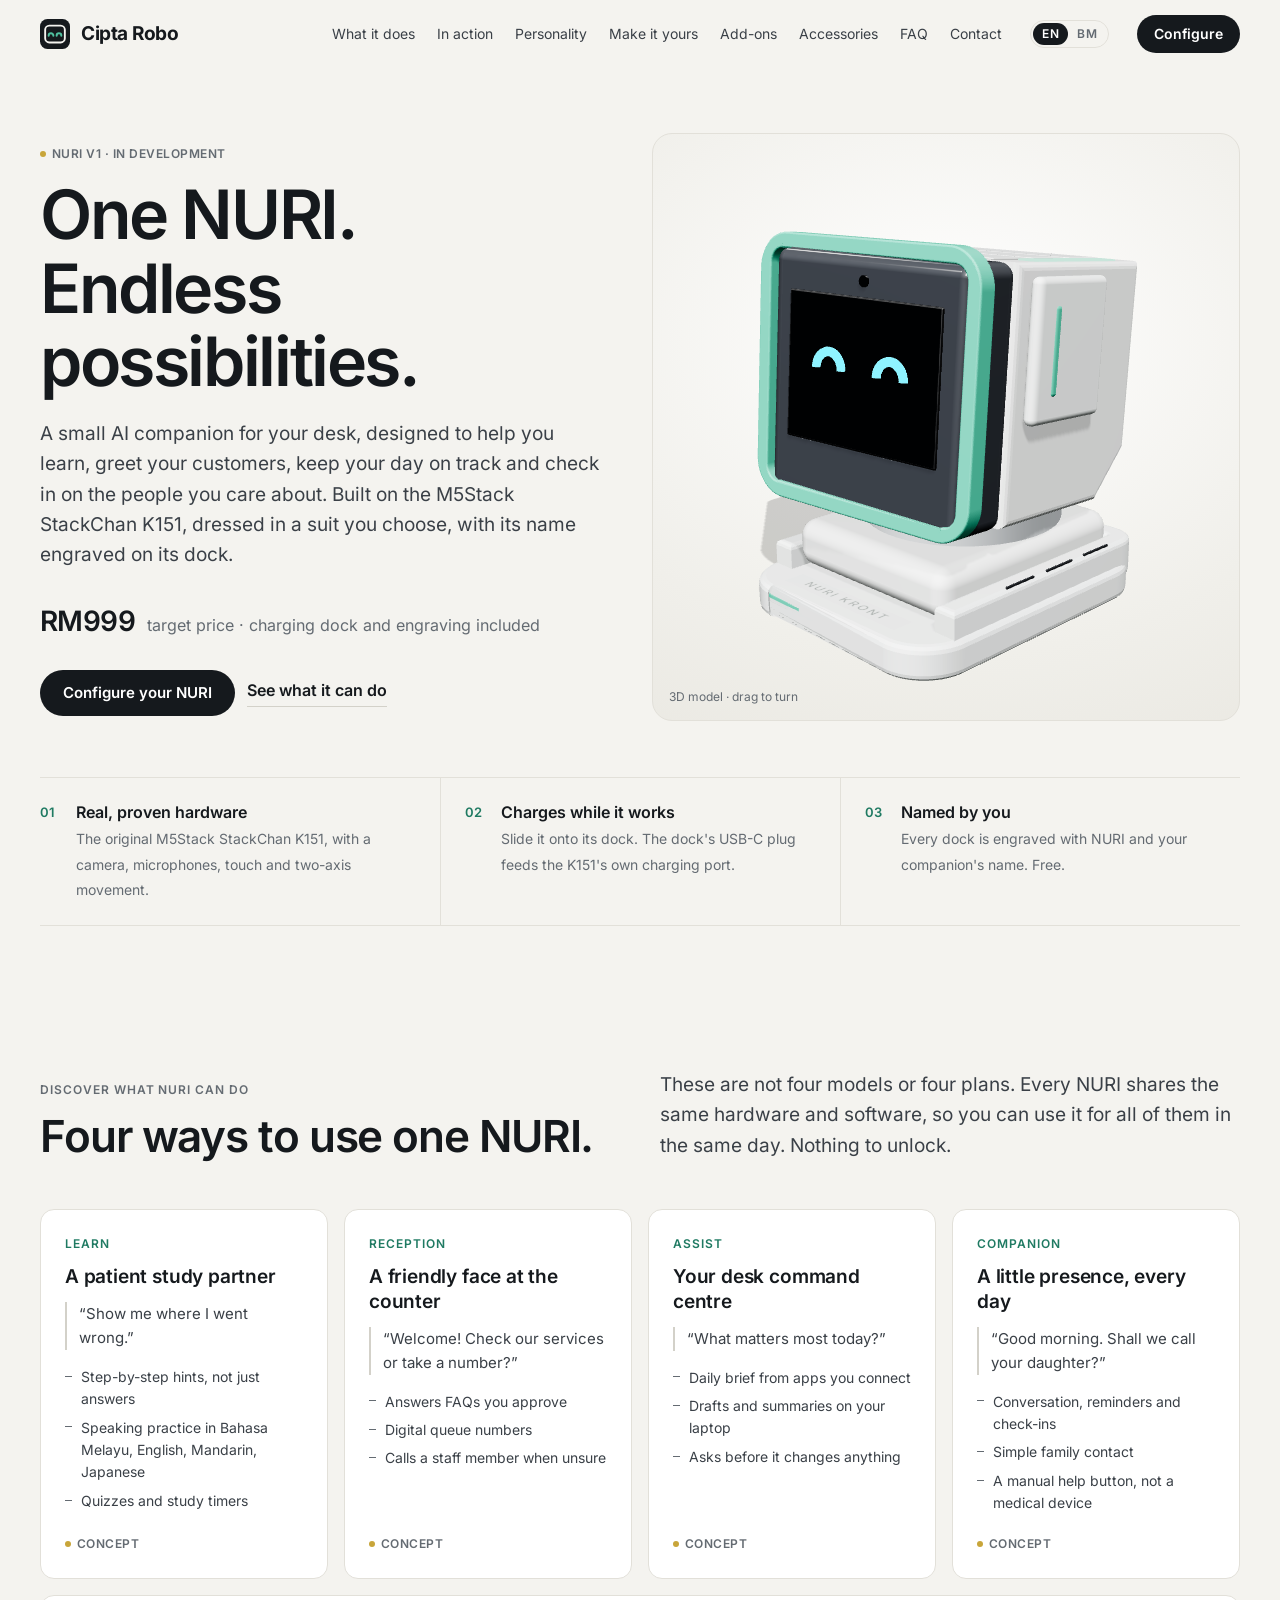
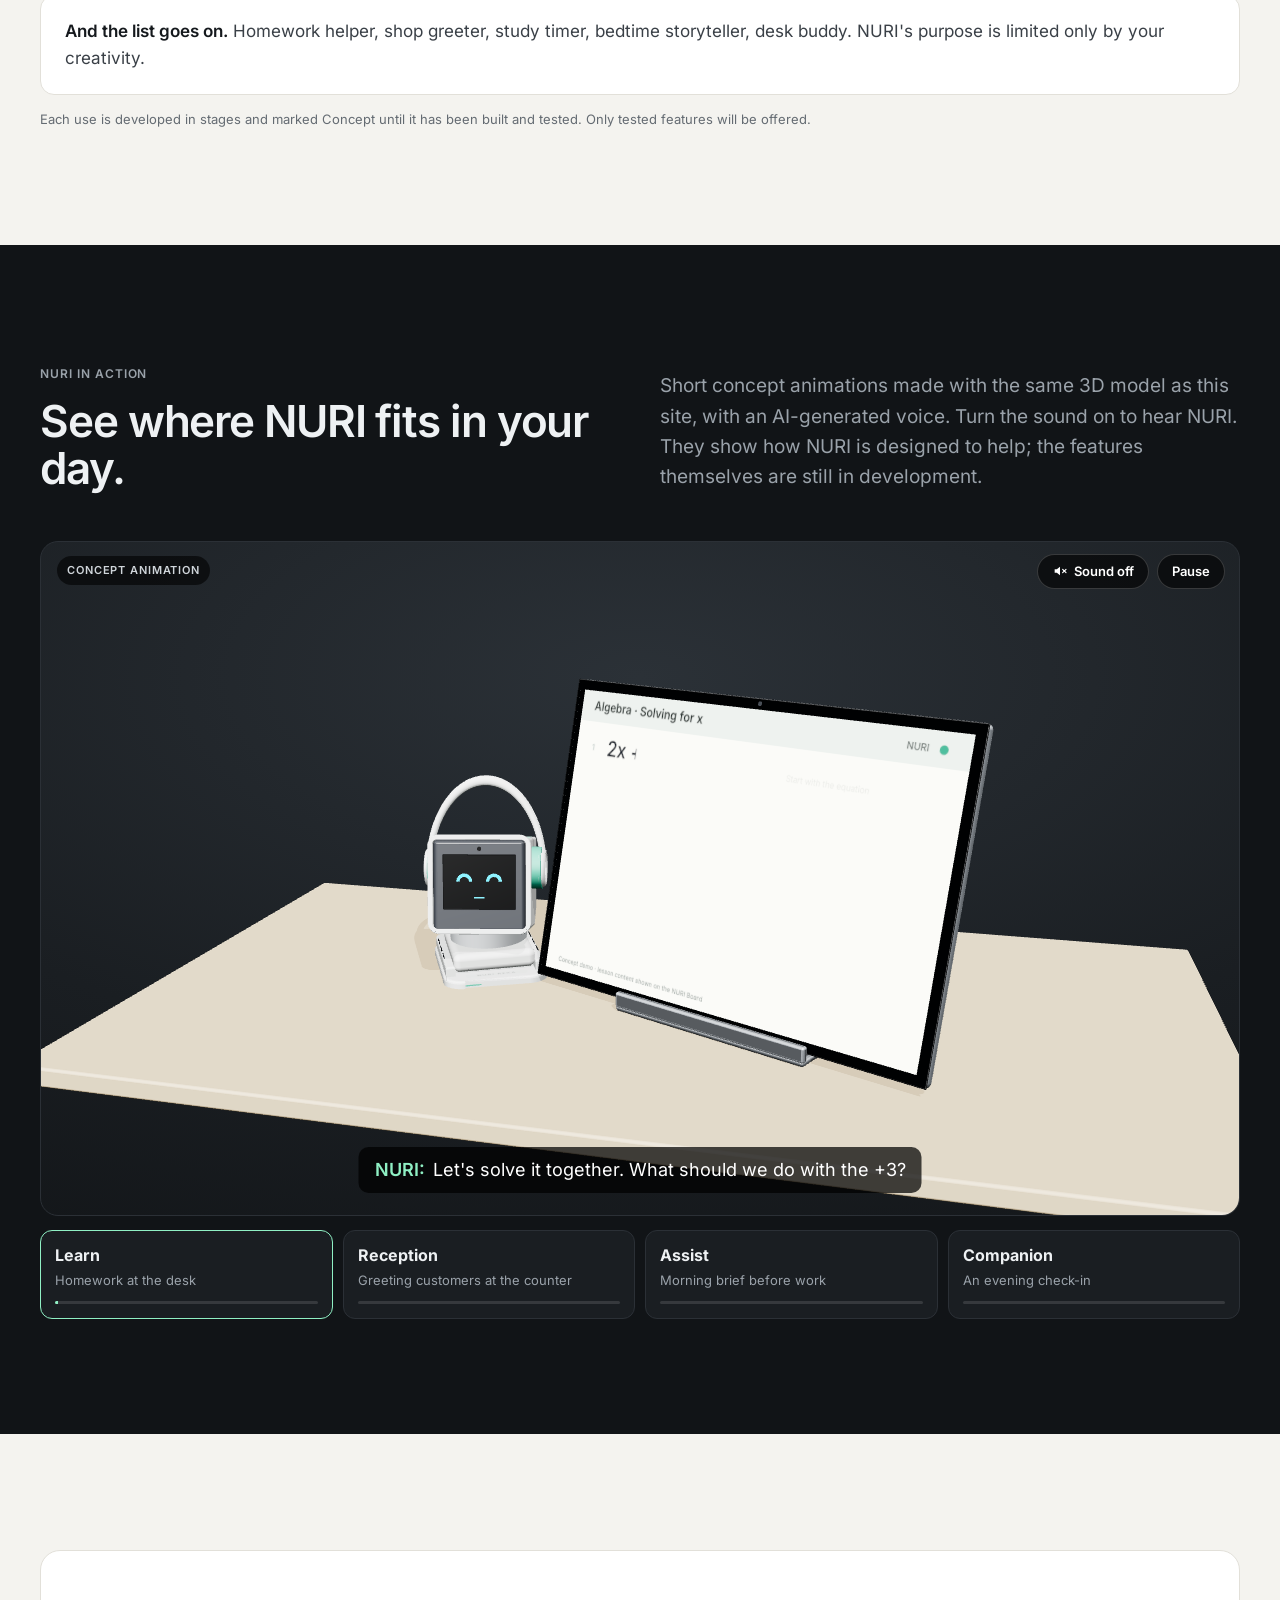
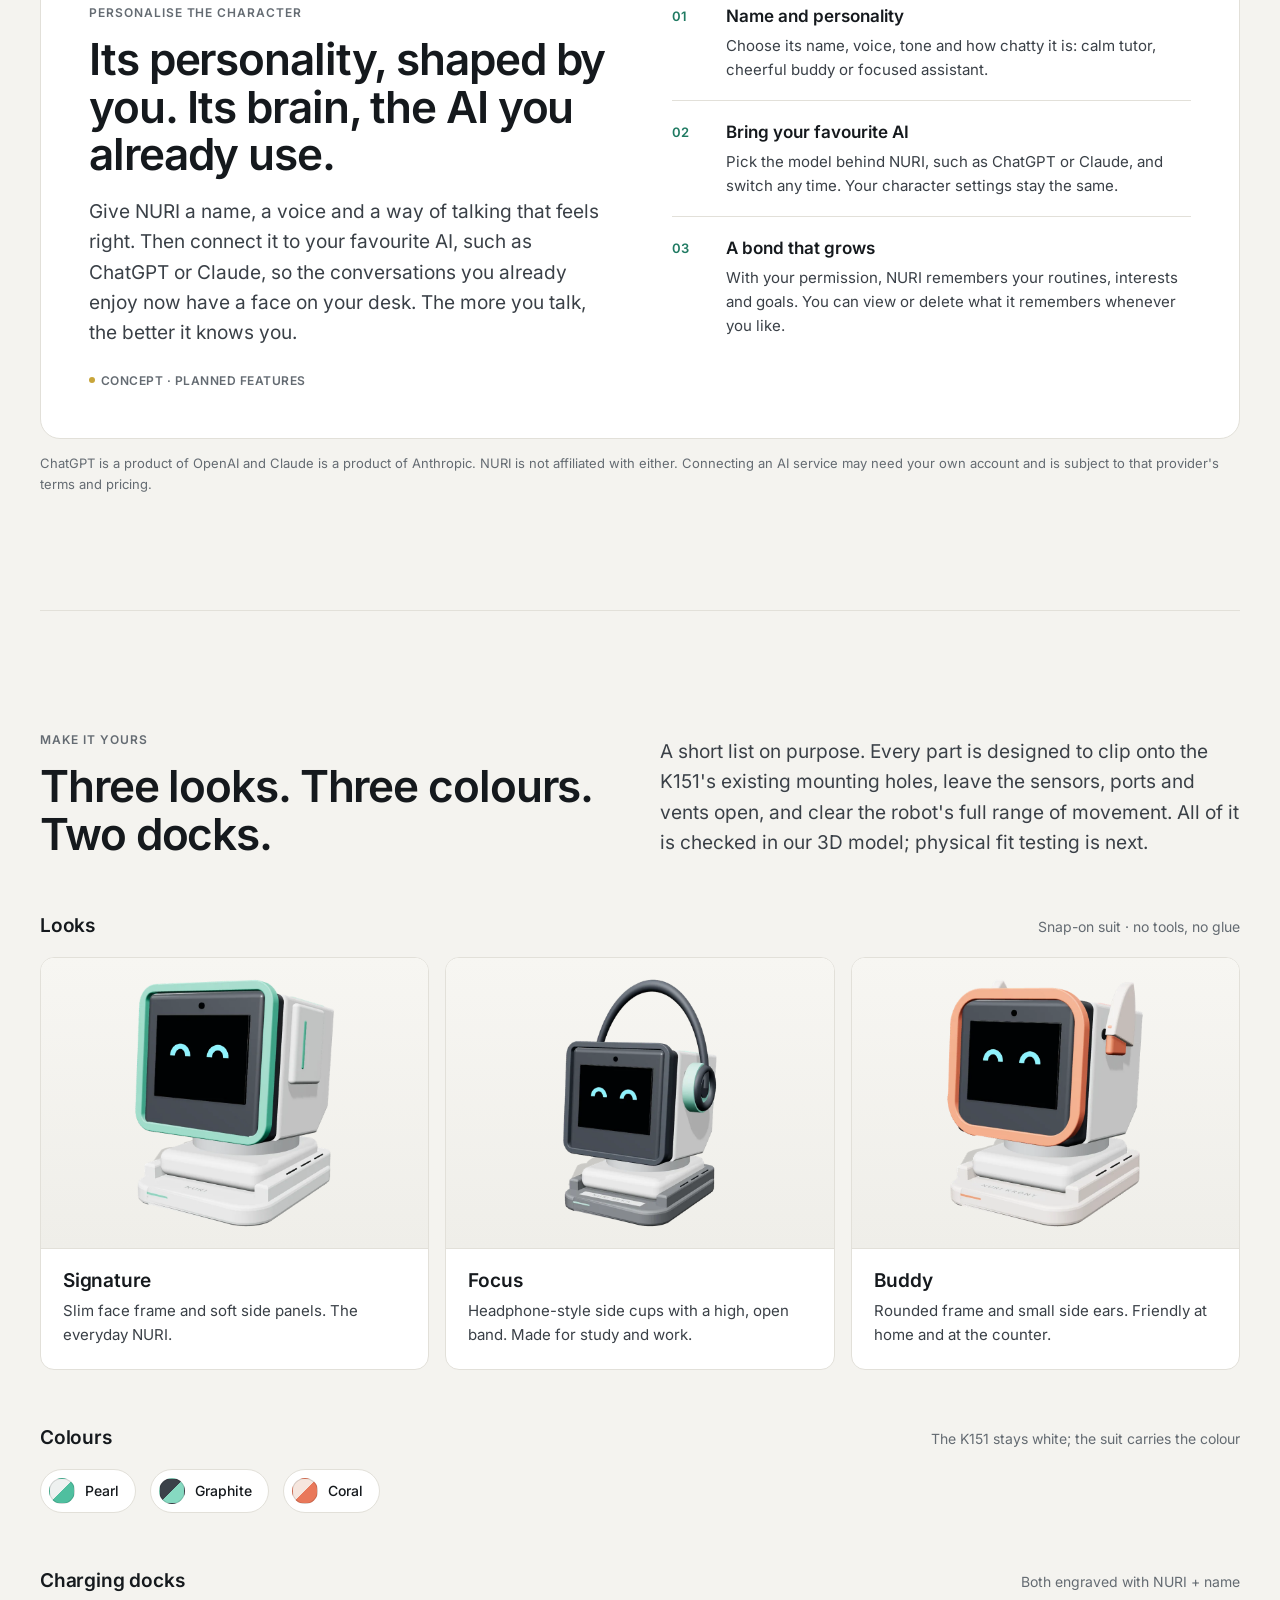
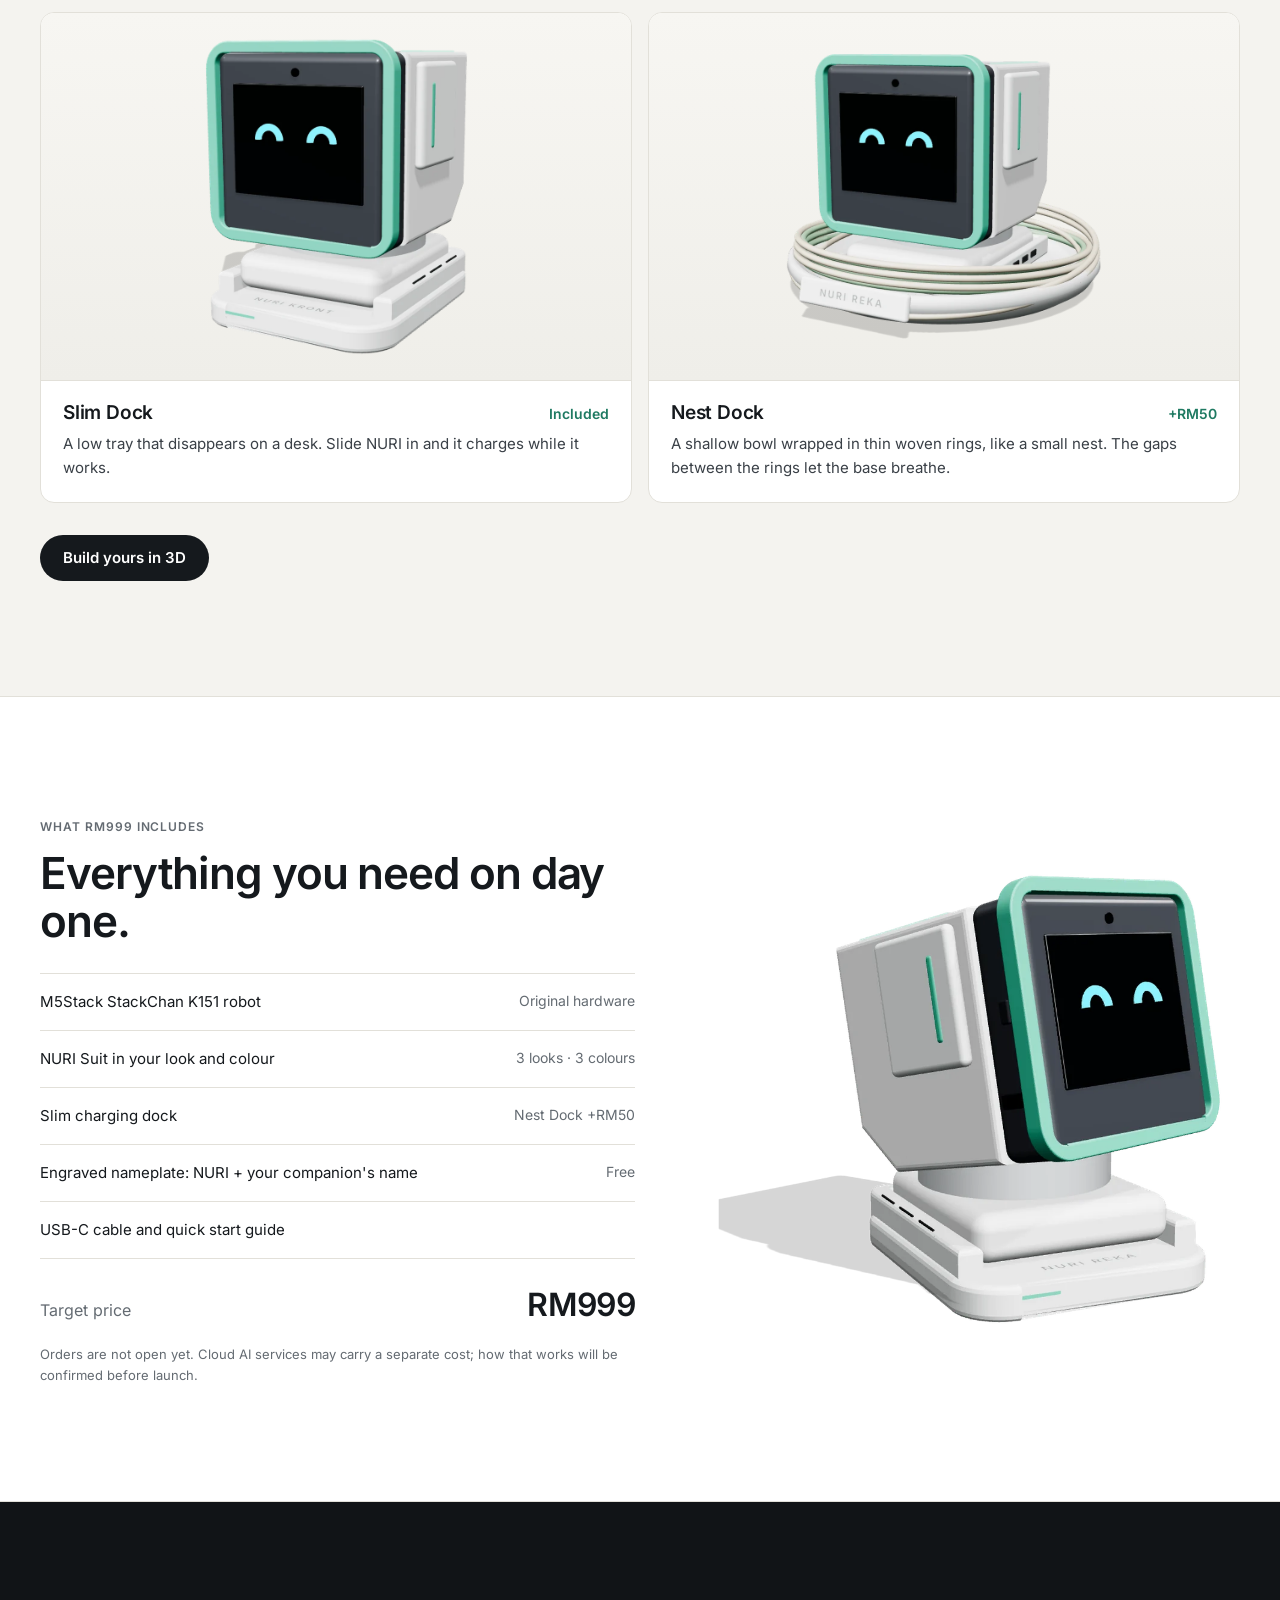
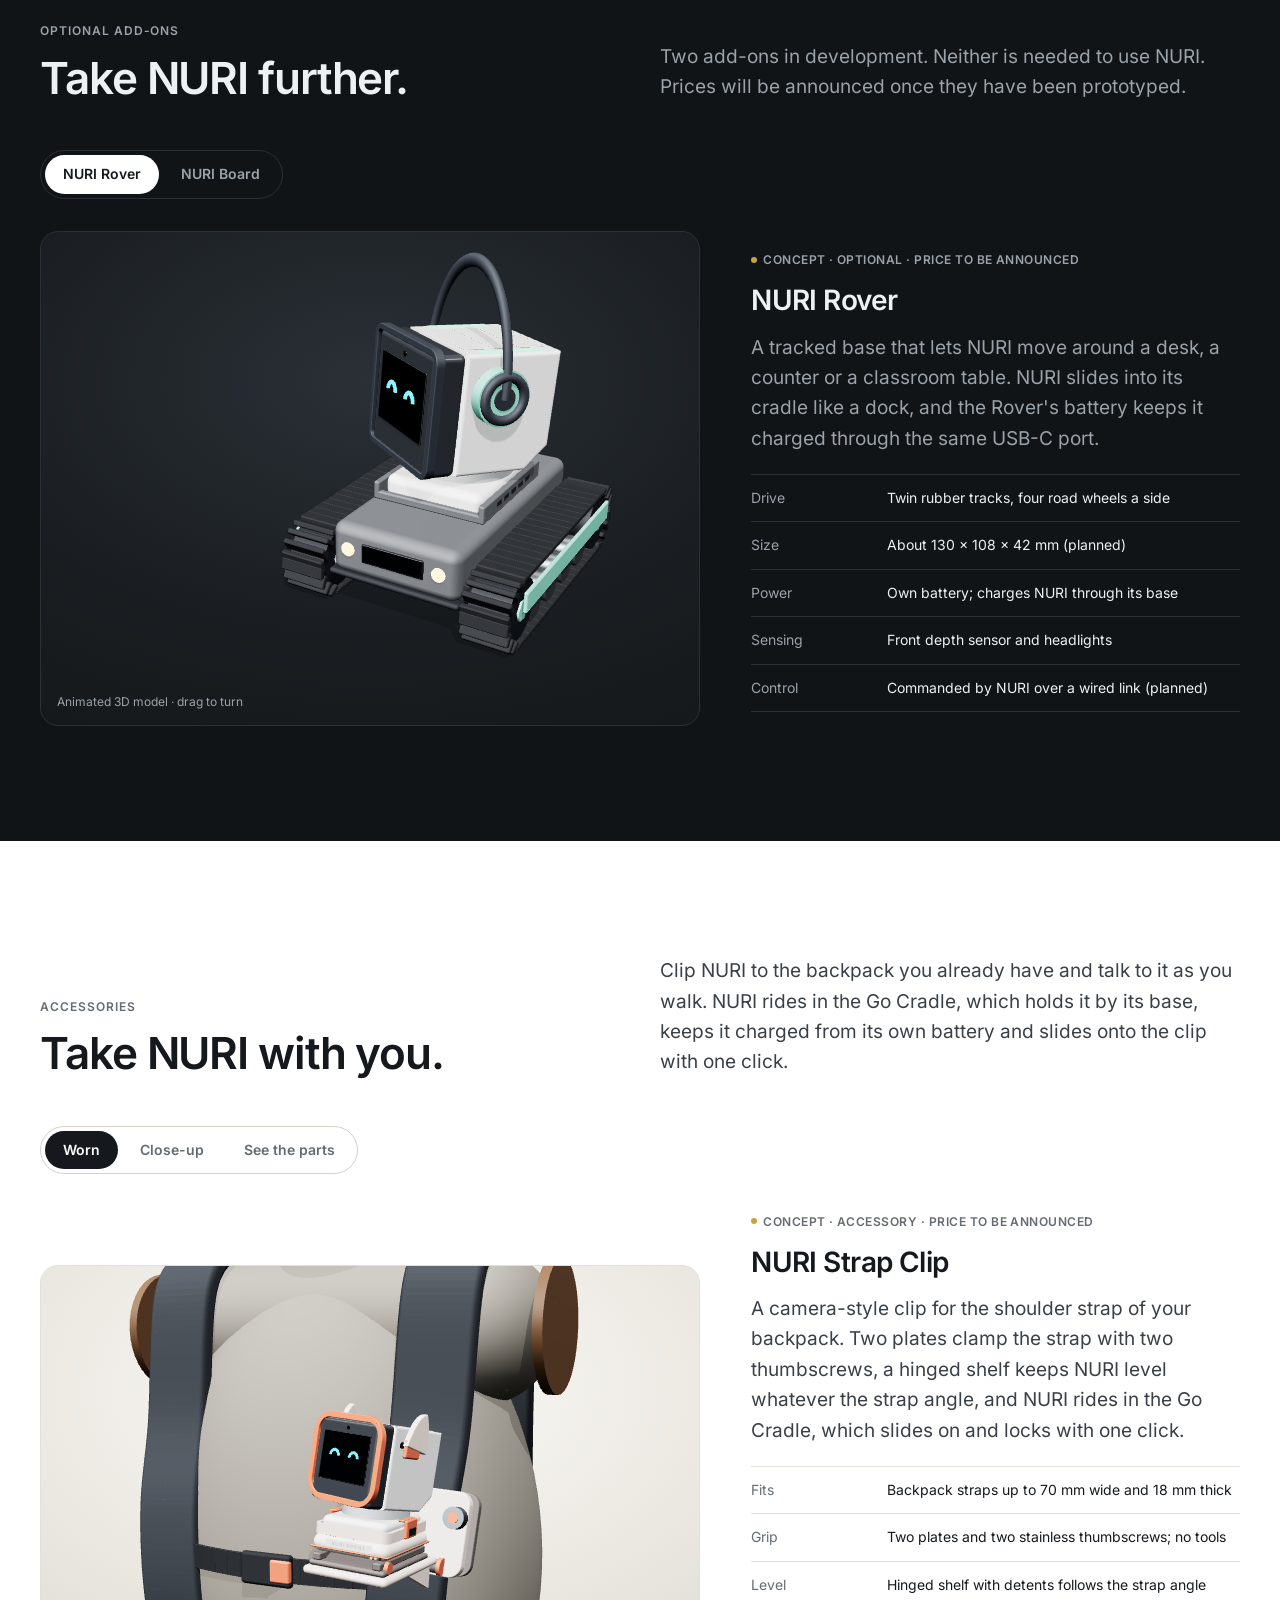
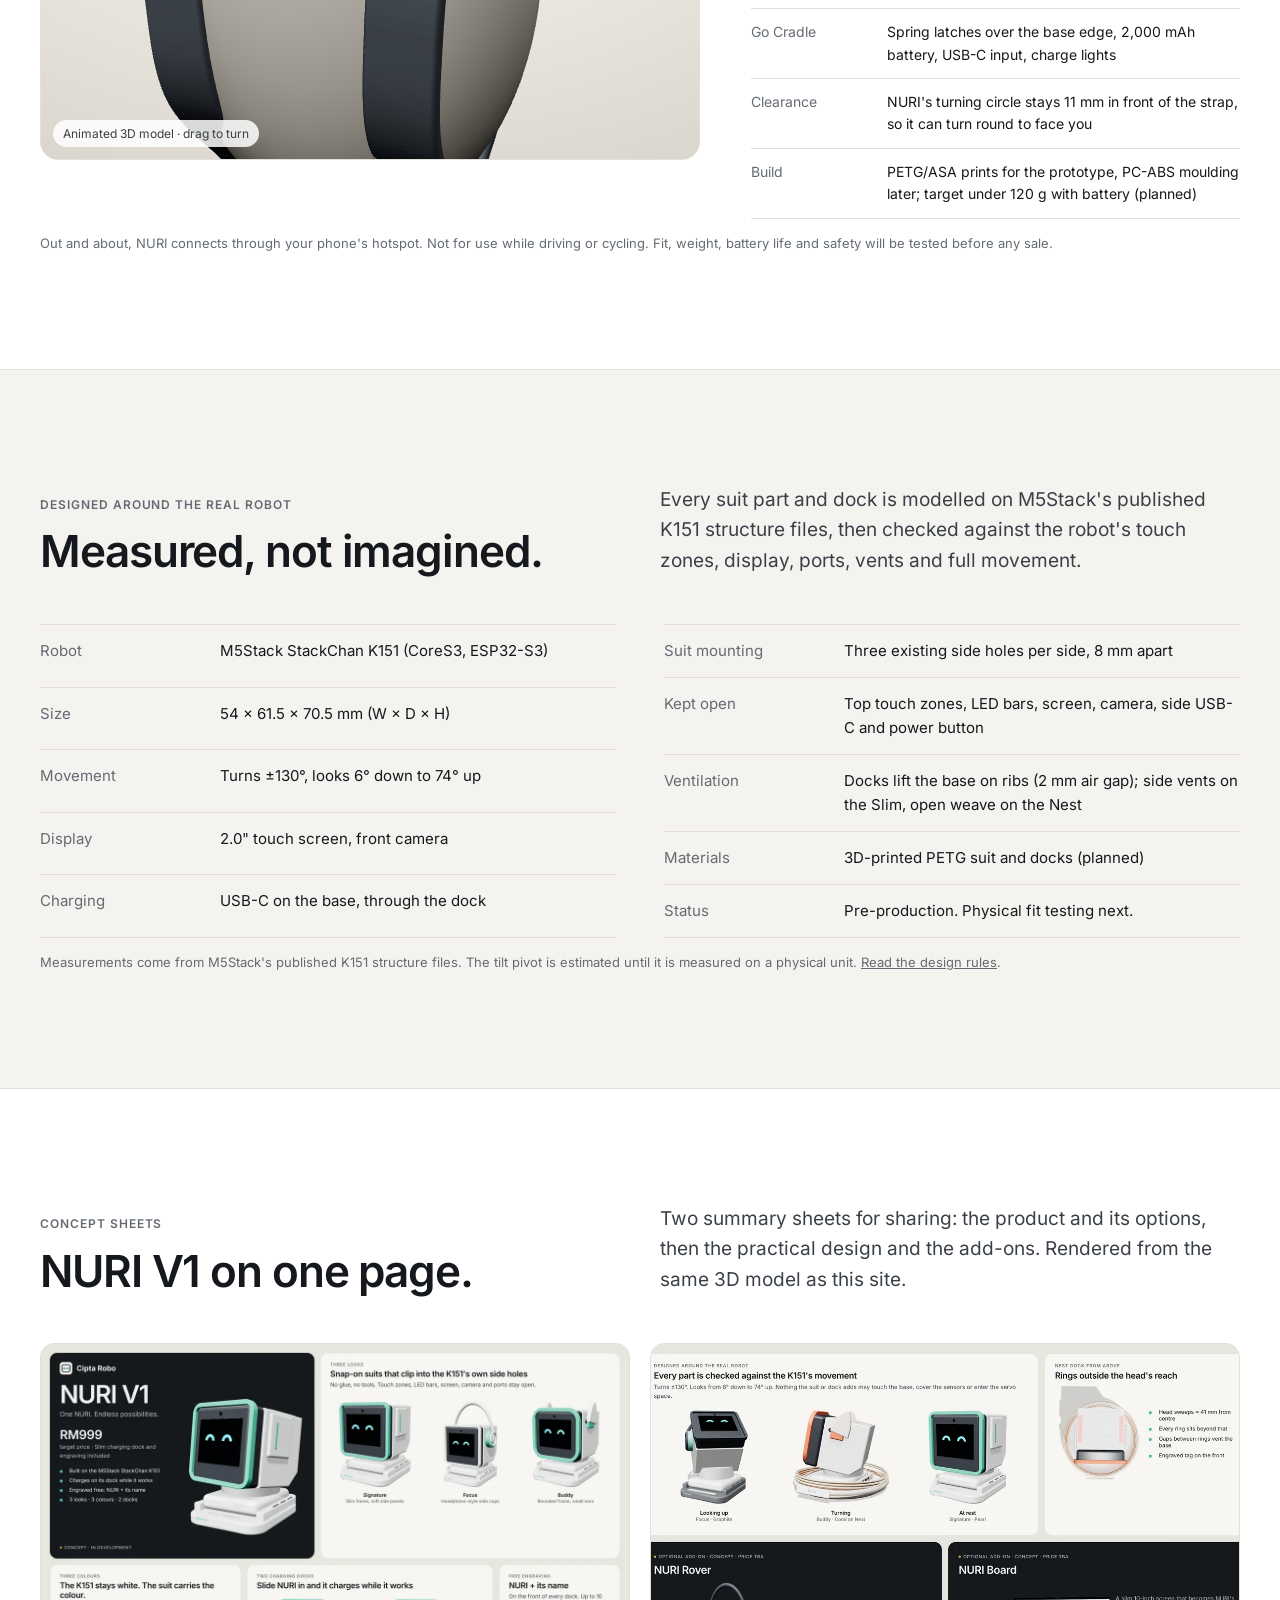
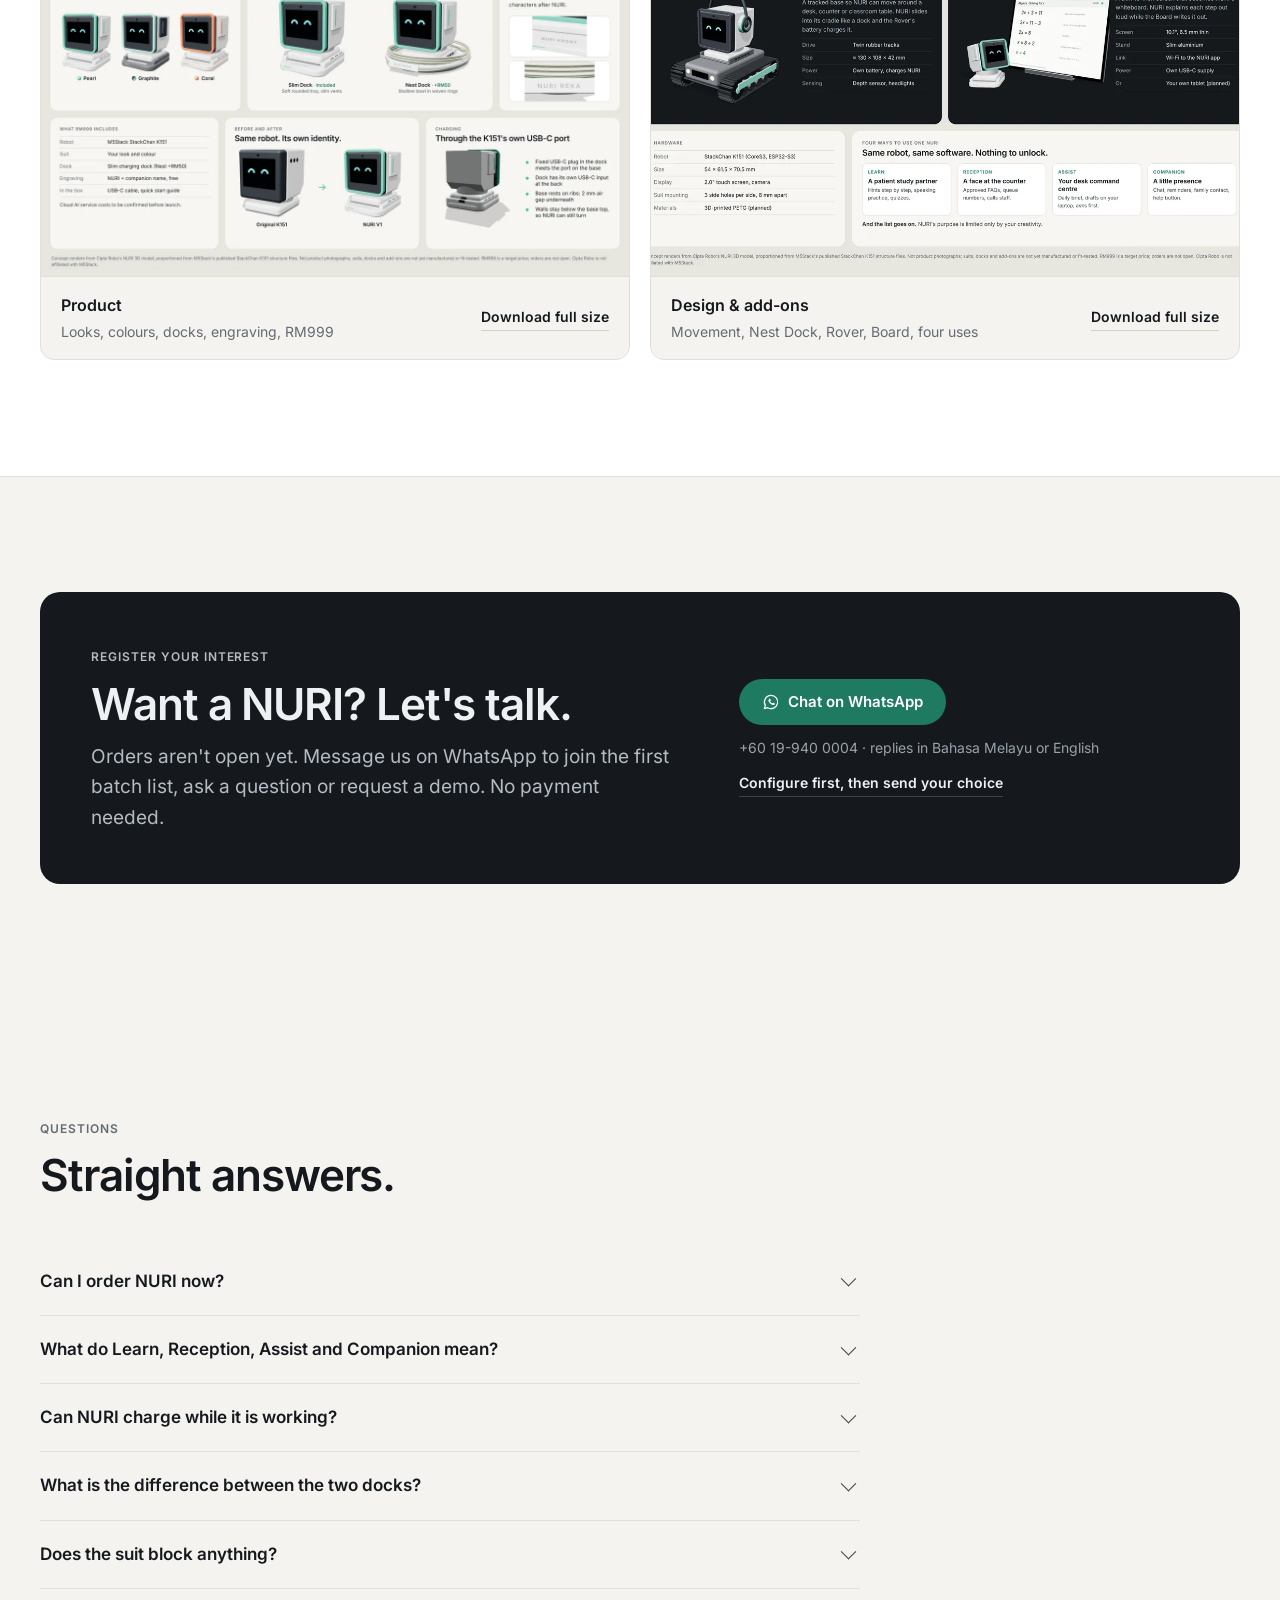
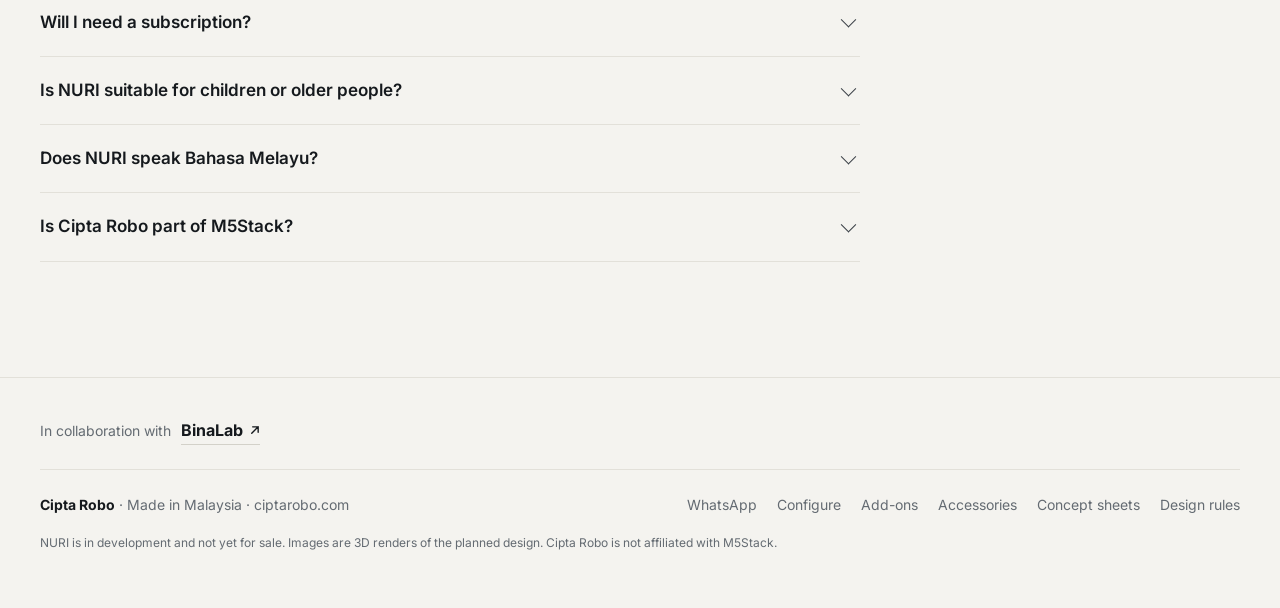
==== commit 46f6c55a: "Final polish - Dock and look card images always fit their frame (no more cropped dock photos) - Read" ====
--- a/index.html
+++ b/index.html
@@ -19,7 +19,7 @@
 <script type="application/ld+json">{"@context":"https://schema.org","@type":"Organization","name":"Cipta Robo","url":"https://ciptarobo.com/","logo":"https://ciptarobo.com/assets/logo/icon-512.png","areaServed":"MY","contactPoint":{"@type":"ContactPoint","contactType":"sales","telephone":"+60199400004","availableLanguage":["ms","en"]}}</script>
 <link rel="icon" href="favicon.svg" type="image/svg+xml"><link rel="apple-touch-icon" href="apple-touch-icon.png">
 <link rel="preload" href="assets/fonts/inter-latin-var.woff2" as="font" type="font/woff2" crossorigin>
-<link rel="stylesheet" href="assets/site.css?v=401659fe">
+<link rel="stylesheet" href="assets/site.css?v=bf02472b">
 <script type="importmap">{"imports":{"three":"./vendor/three/three.module.min.js","three/addons/":"./vendor/three/addons/"}}</script>
 </head>
 <body>
@@ -170,7 +170,7 @@
  <div class="wrap">
   <div class="section-head">
    <div><span class="label">Optional add-ons</span><h2 style="margin-top:12px">Take NURI further.</h2></div>
-   <p class="lead">Two accessories in development. Neither is needed to use NURI. Prices will be announced once they have been prototyped.</p>
+   <p class="lead">Two add-ons in development. Neither is needed to use NURI. Prices will be announced once they have been prototyped.</p>
   </div>
   <div class="tabs" role="tablist" aria-label="Add-ons">
    <button role="tab" id="tab-rover" aria-selected="true" aria-controls="panel-addon">NURI Rover</button>
@@ -271,6 +271,7 @@
    <details><summary>Does the suit block anything?</summary><p>It is designed not to. Suit parts mount on the K151's existing side holes and leave the top touch zones, LED light bars, screen, camera, side USB-C port and power button open. Every part is checked in our 3D model against the robot's full range of movement, and will be tested on real K151 robots before any sale.</p></details>
    <details><summary>Will I need a subscription?</summary><p>NURI's voice and AI features use cloud services that cost money to run. Whether that is included, a small subscription or bring-your-own key will be decided and stated clearly before any sale.</p></details>
    <details><summary>Is NURI suitable for children or older people?</summary><p>Both are in mind, with extra care. Child use will need guardian controls and strict privacy. The Companion help button is a convenience, not a medical or emergency device.</p></details>
+   <details><summary>Does NURI speak Bahasa Melayu?</summary><p>That is the plan. NURI is being designed to talk in Bahasa Melayu and English, including switching between the two the way we do every day. The voices in the animations on this site are AI-generated previews; the final voice will be chosen and tested before launch.</p></details>
    <details><summary>Is Cipta Robo part of M5Stack?</summary><p>No. Cipta Robo is an independent Malaysian studio. NURI is built on the M5Stack StackChan K151; reseller and branding terms are being confirmed with the supplier.</p></details>
   </div>
  </div>
@@ -286,6 +287,6 @@
  <div class="wrap" style="margin-top:16px;font-size:12px">NURI is in development and not yet for sale. Images are 3D renders of the planned design. Cipta Robo is not affiliated with M5Stack.</div>
 </footer>
 
-<script type="module" src="assets/home.js?v=401659fe"></script>
+<script type="module" src="assets/home.js?v=bf02472b"></script>
 </body>
 </html>
--- a/assets/site.css
+++ b/assets/site.css
@@ -129,8 +129,8 @@
 /* product grid */
 .cards{display:grid;grid-template-columns:repeat(3,1fr);gap:16px}
 .card{background:var(--surface);border:1px solid var(--line);border-radius:var(--radius);overflow:hidden;display:flex;flex-direction:column}
-.card figure{margin:0;background:linear-gradient(180deg,#f7f6f2,#efeee9);aspect-ratio:4/3;display:grid;place-items:center;border-bottom:1px solid var(--line)}
-.card figure img{max-height:92%;width:auto}
+.card figure{margin:0;background:linear-gradient(180deg,#f7f6f2,#efeee9);aspect-ratio:4/3;position:relative;overflow:hidden;border-bottom:1px solid var(--line)}
+.card figure img{position:absolute;left:4%;top:4%;width:92%;height:92%;object-fit:contain}
 .card .body{padding:20px 22px 22px;display:grid;gap:6px}
 .card .body p{font-size:15px;color:var(--ink-2)}
 .cards-2{grid-template-columns:repeat(2,1fr)}
@@ -299,3 +299,4 @@
 .acc-label.left{margin-left:0}.acc-label.left{translate:calc(-100% - 8px) 0}.acc-label.left::before{left:auto;right:-8px}
 @media (max-width:560px){.acc-label{font-size:11px;padding:2px 7px}}
 @media (max-width:760px){.acc .addon-stage{aspect-ratio:1/1}}
+.acc .addon-stage .stage-note{background:#ffffffd9;color:var(--ink-2);border-radius:999px;padding:4px 10px;left:12px;bottom:12px}
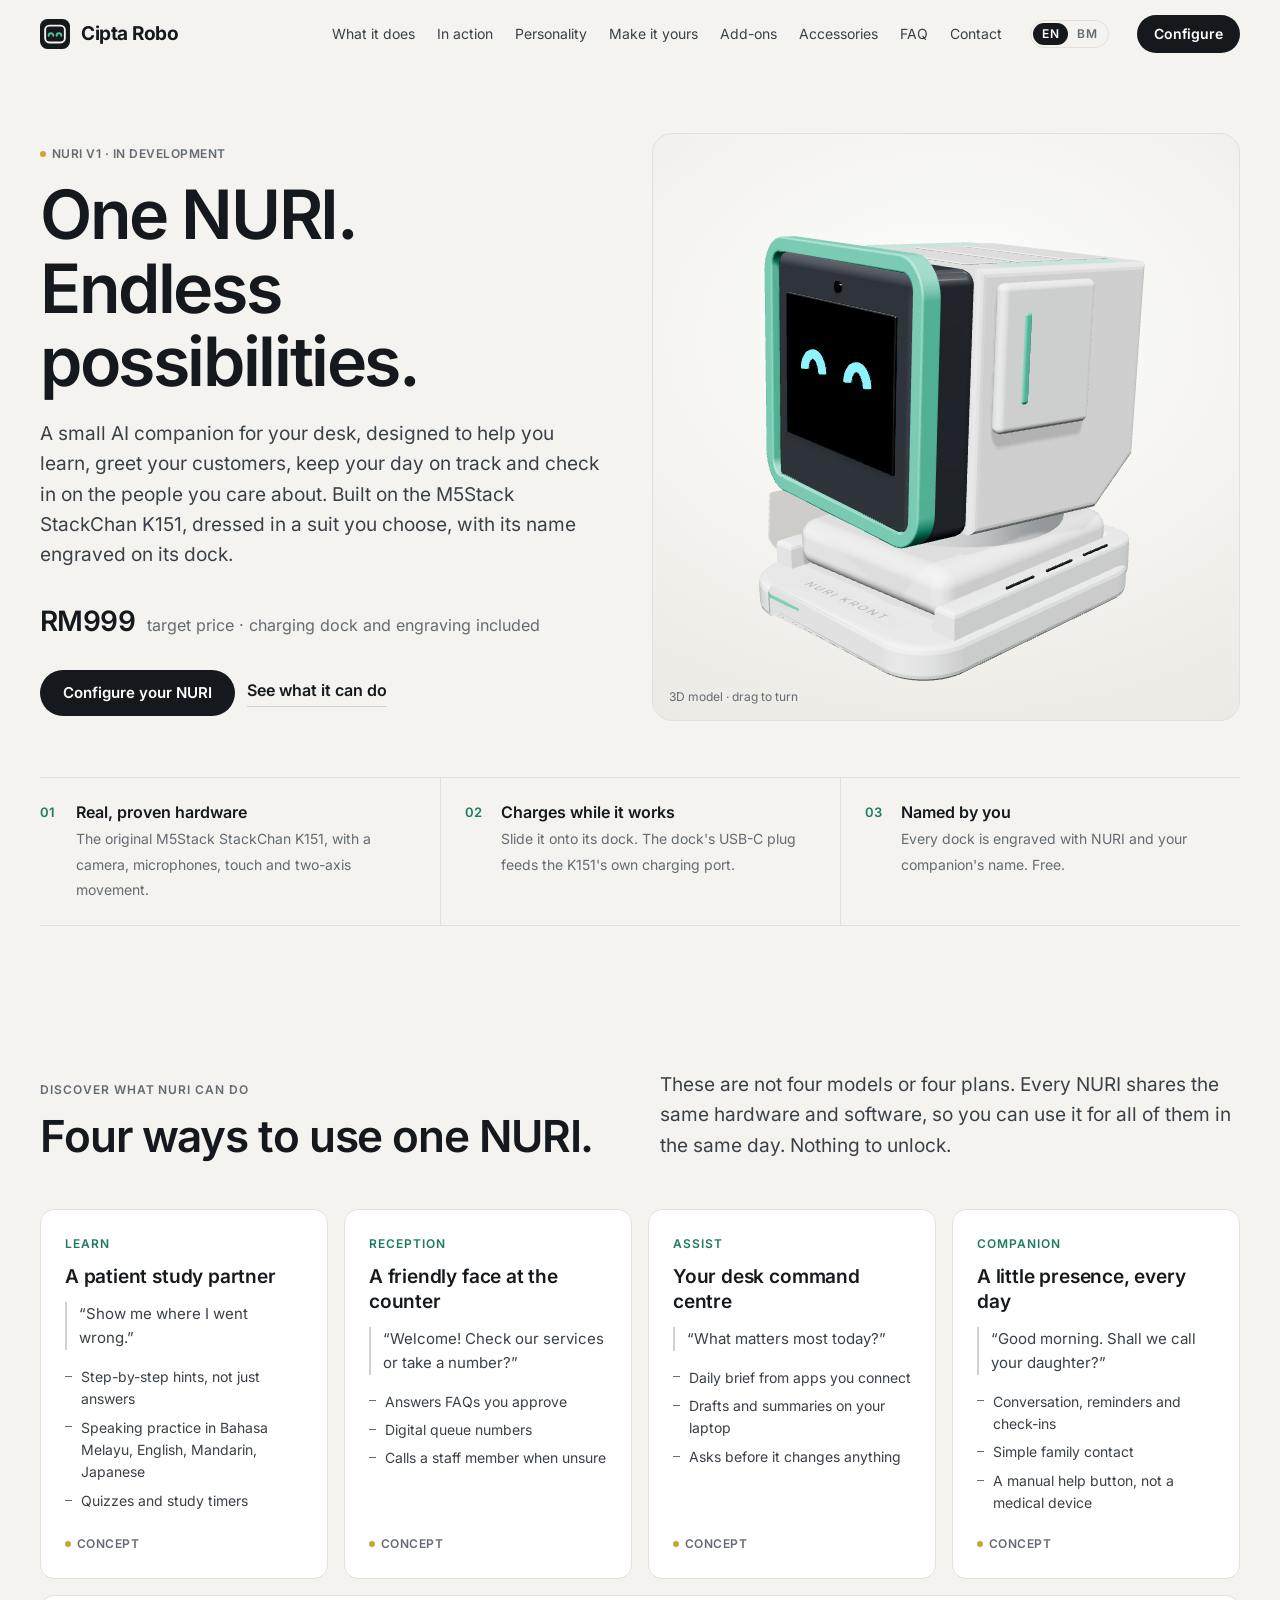
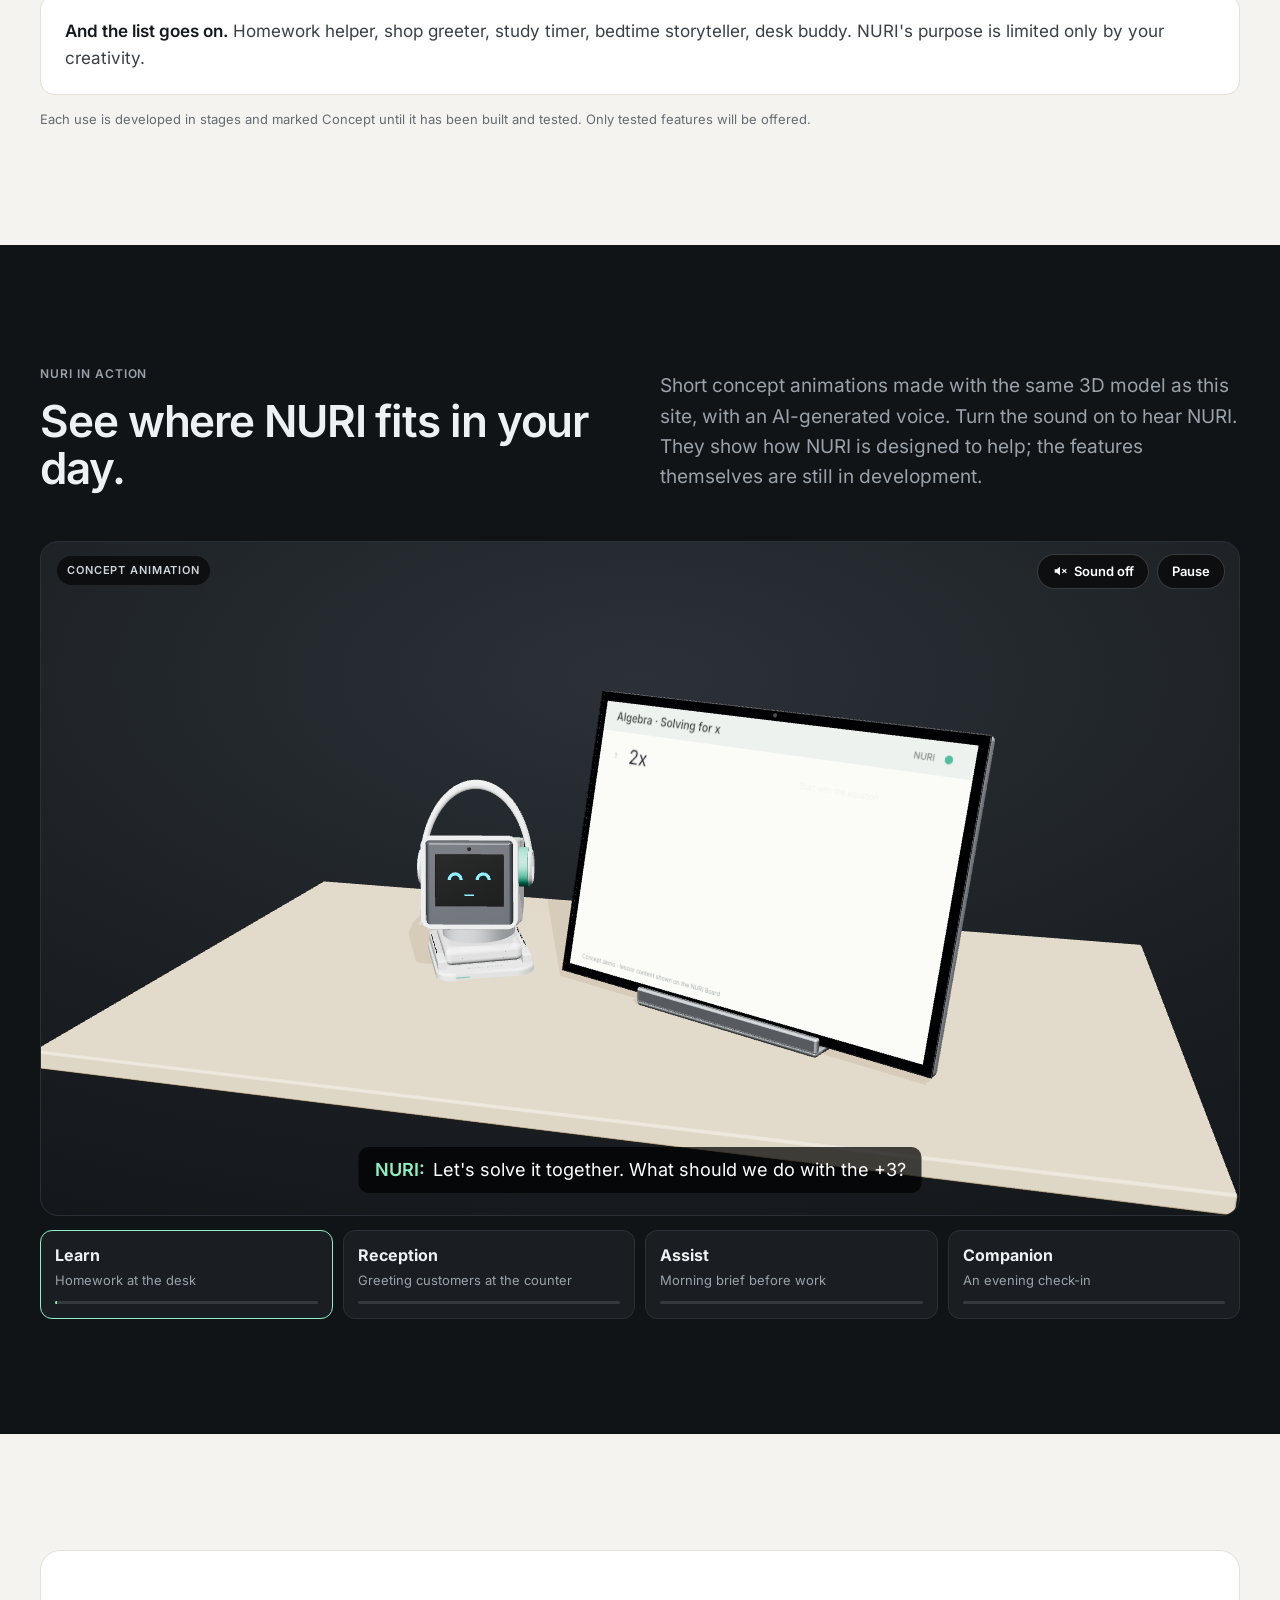
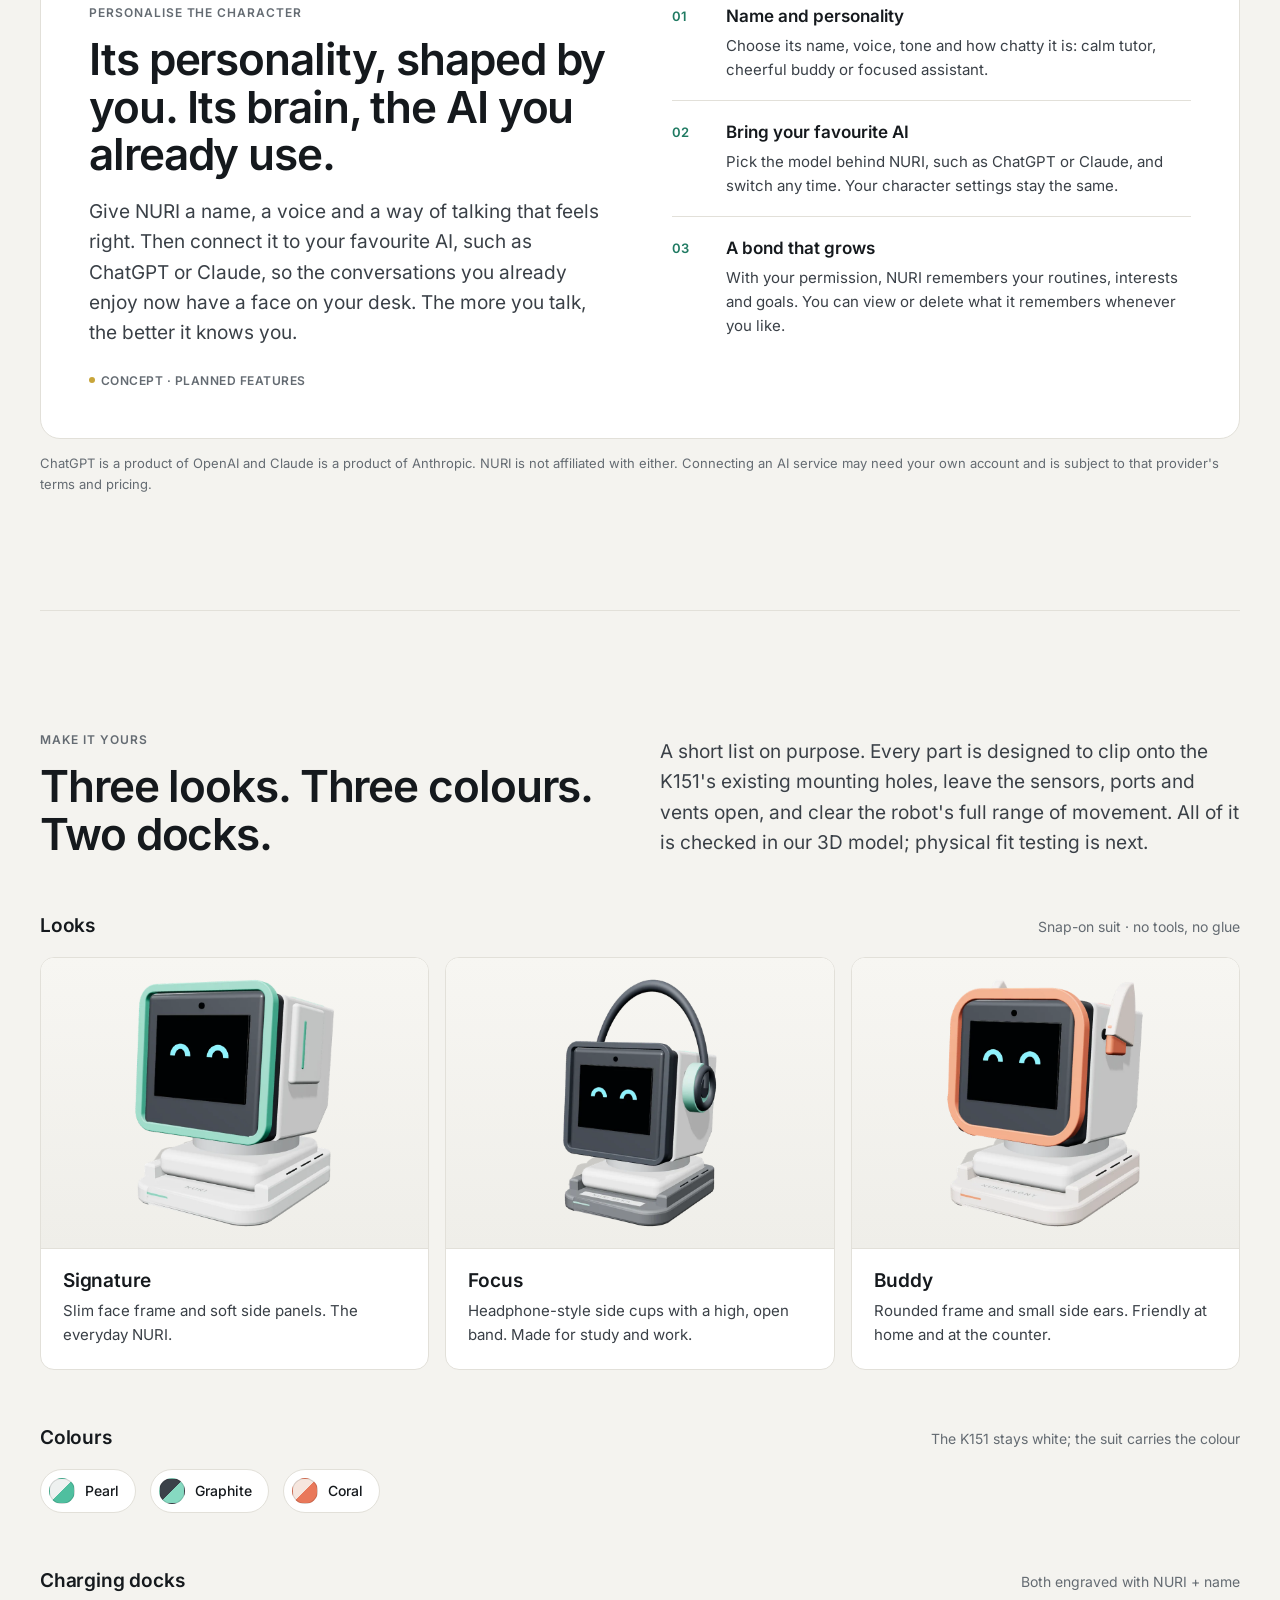
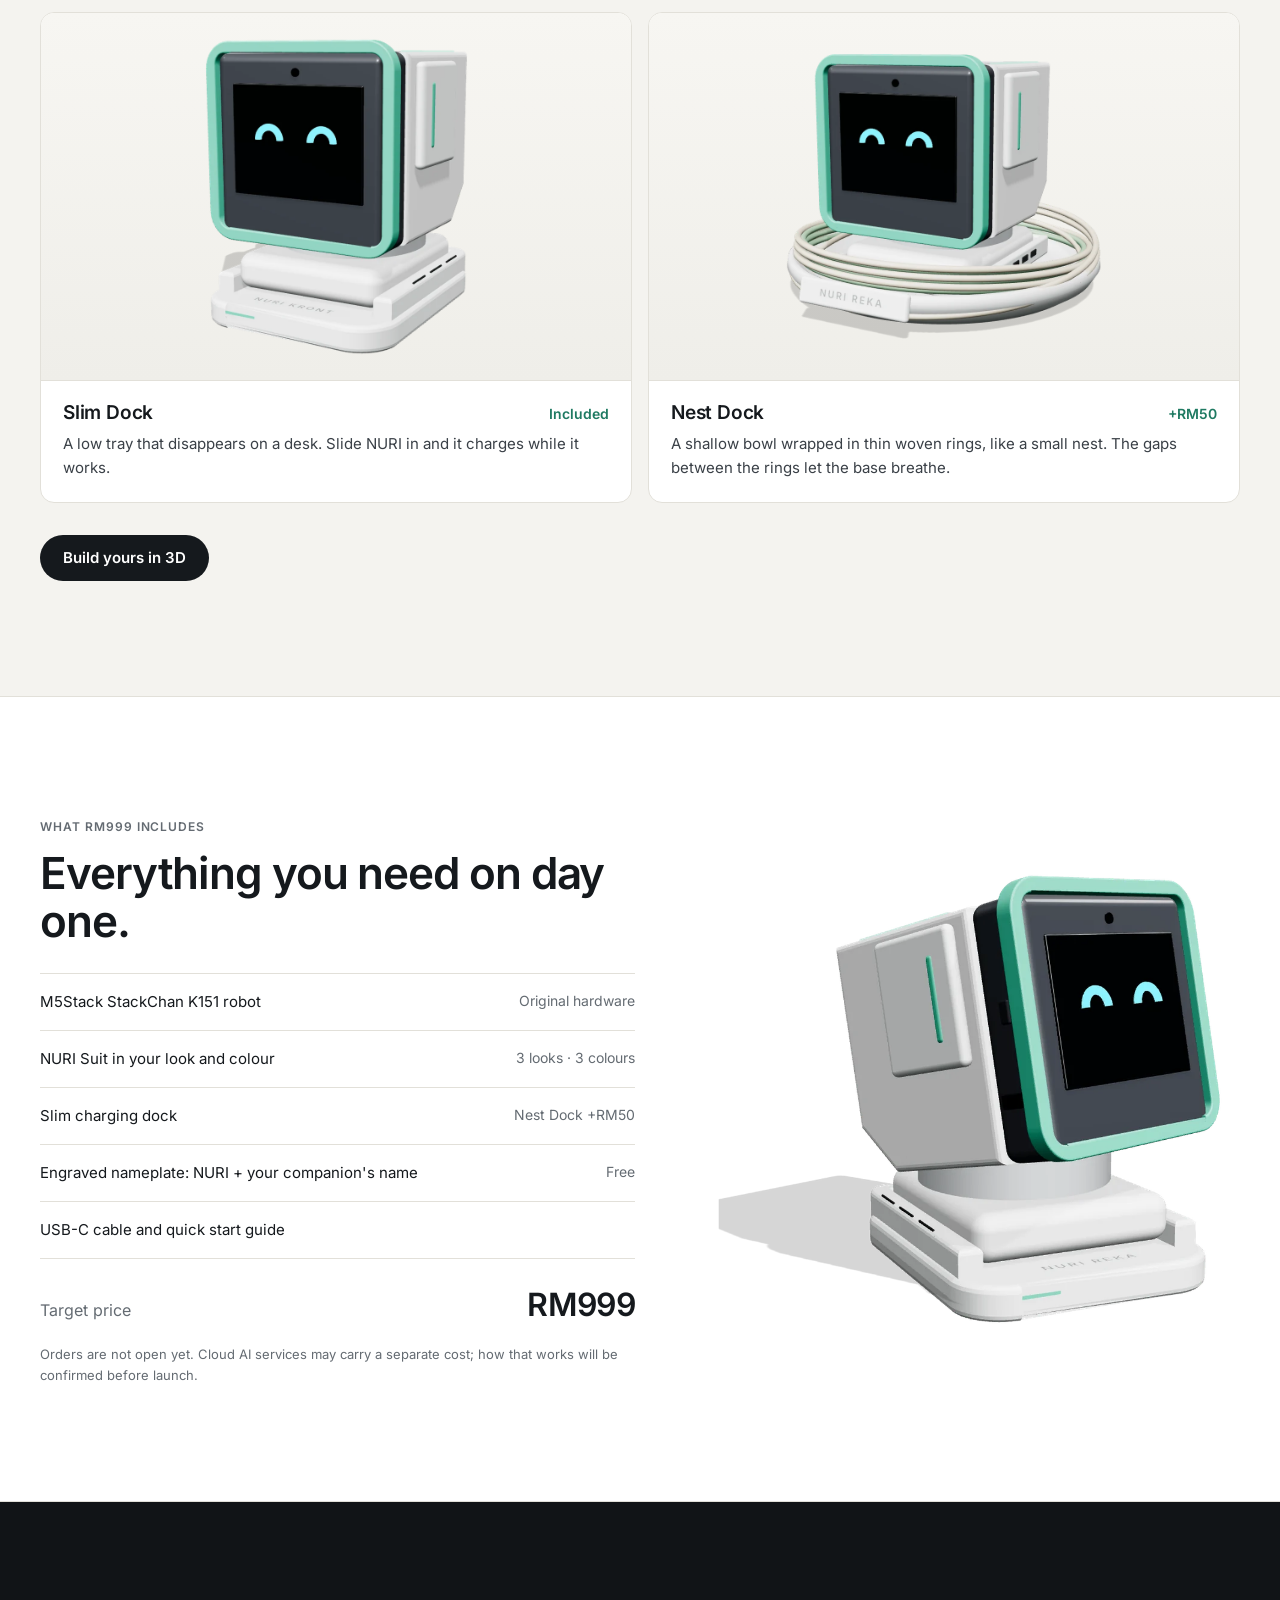
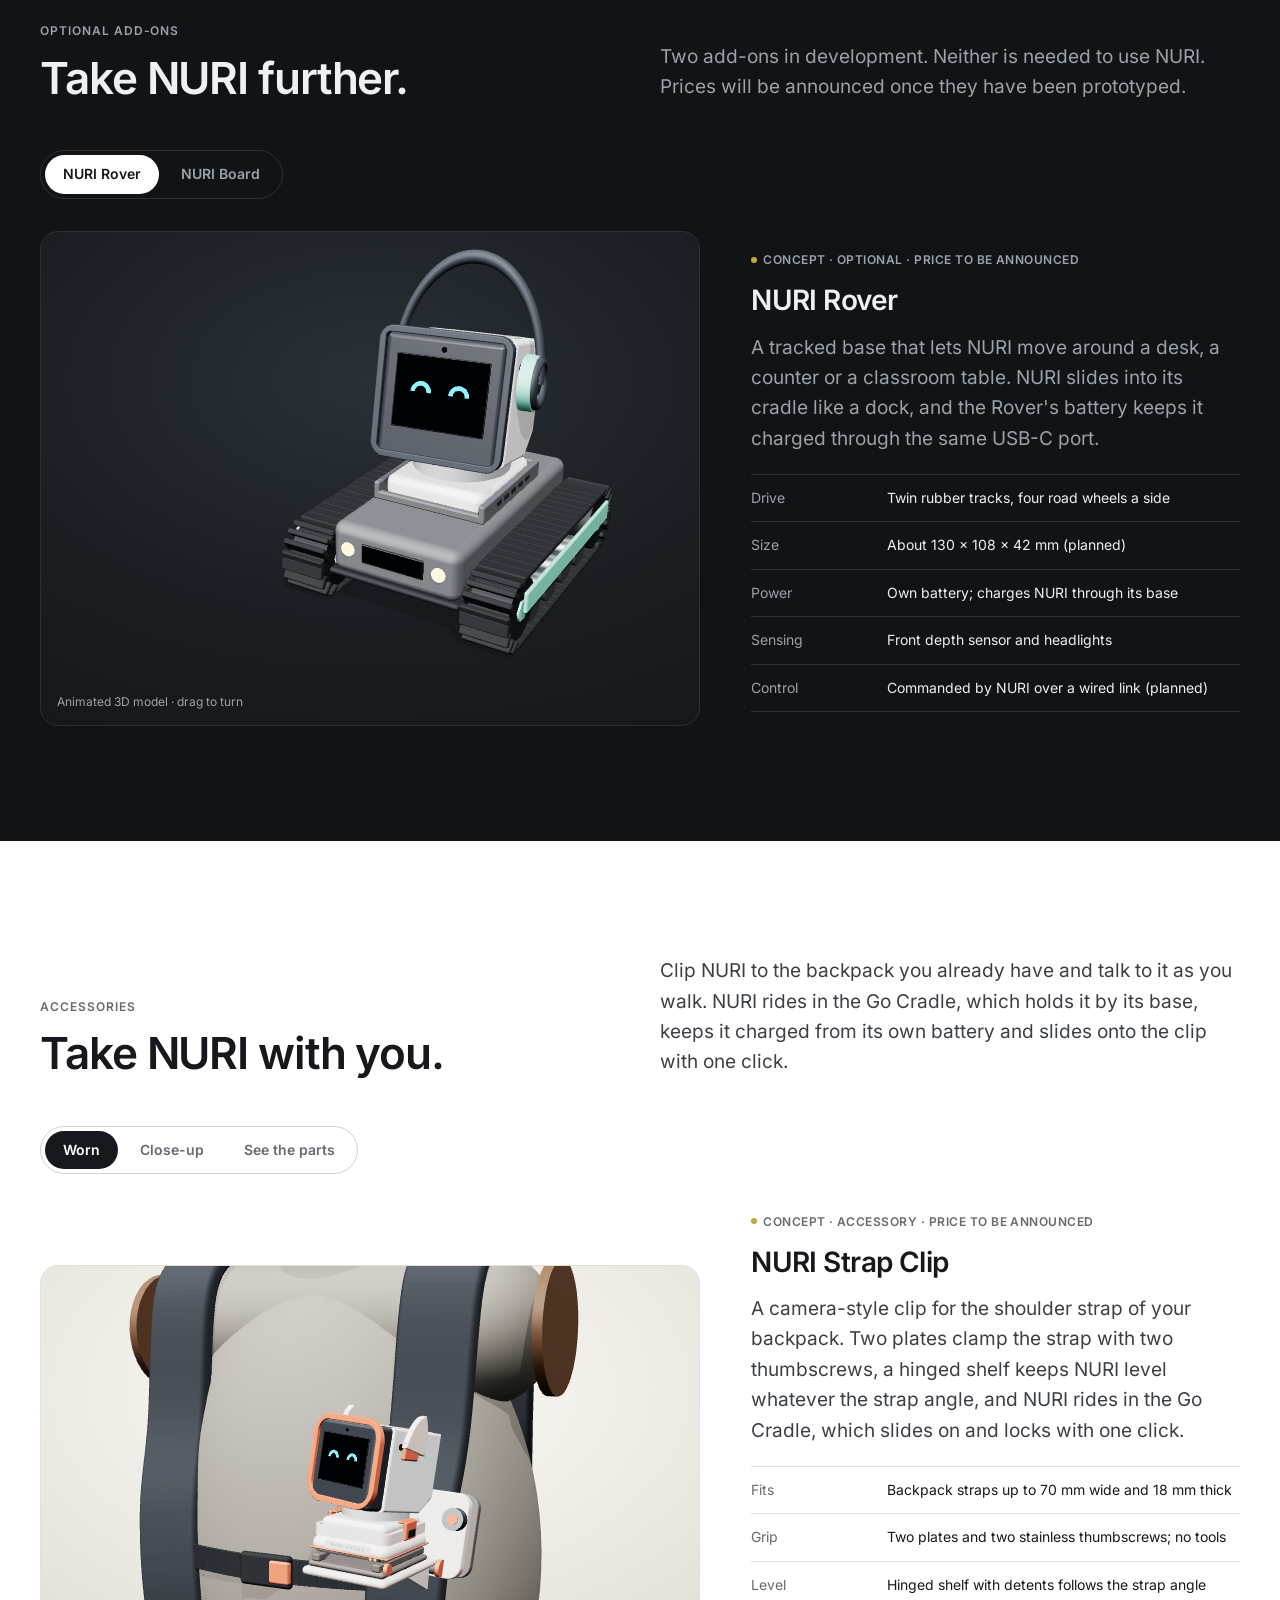
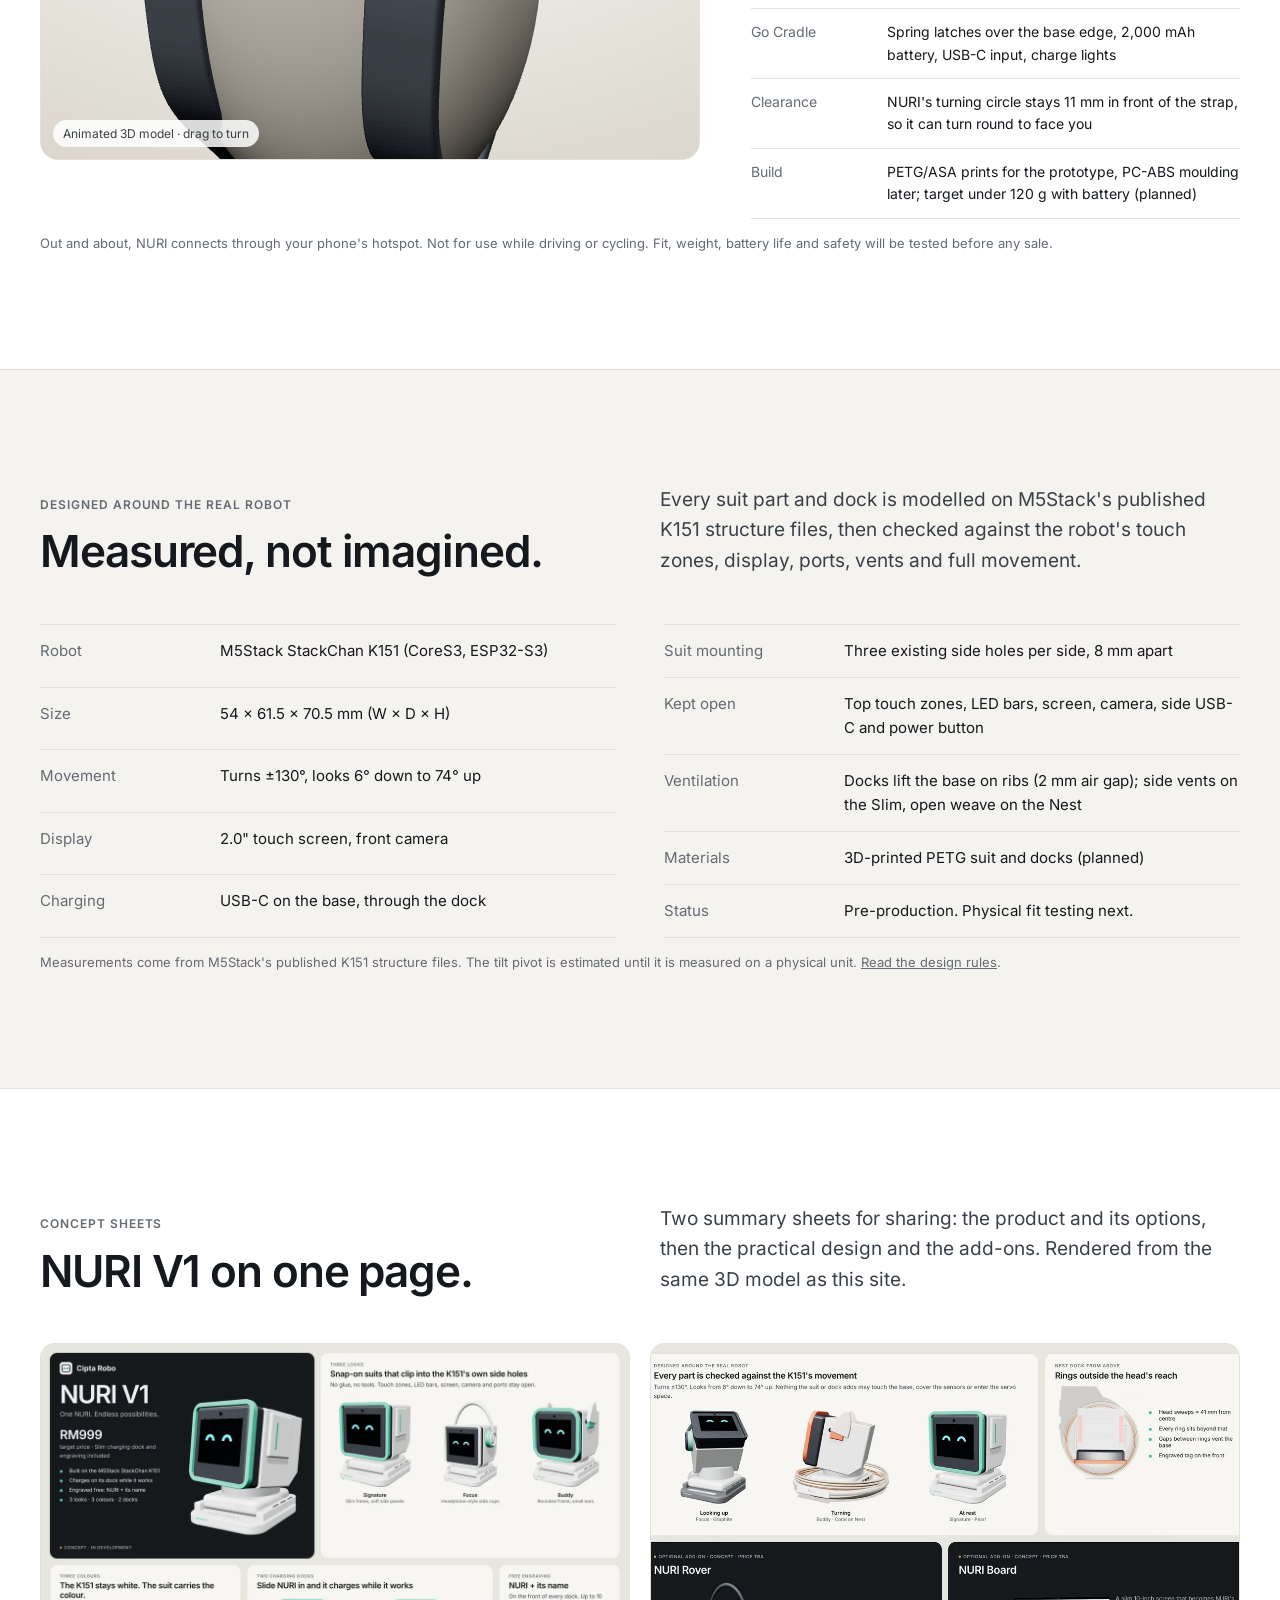
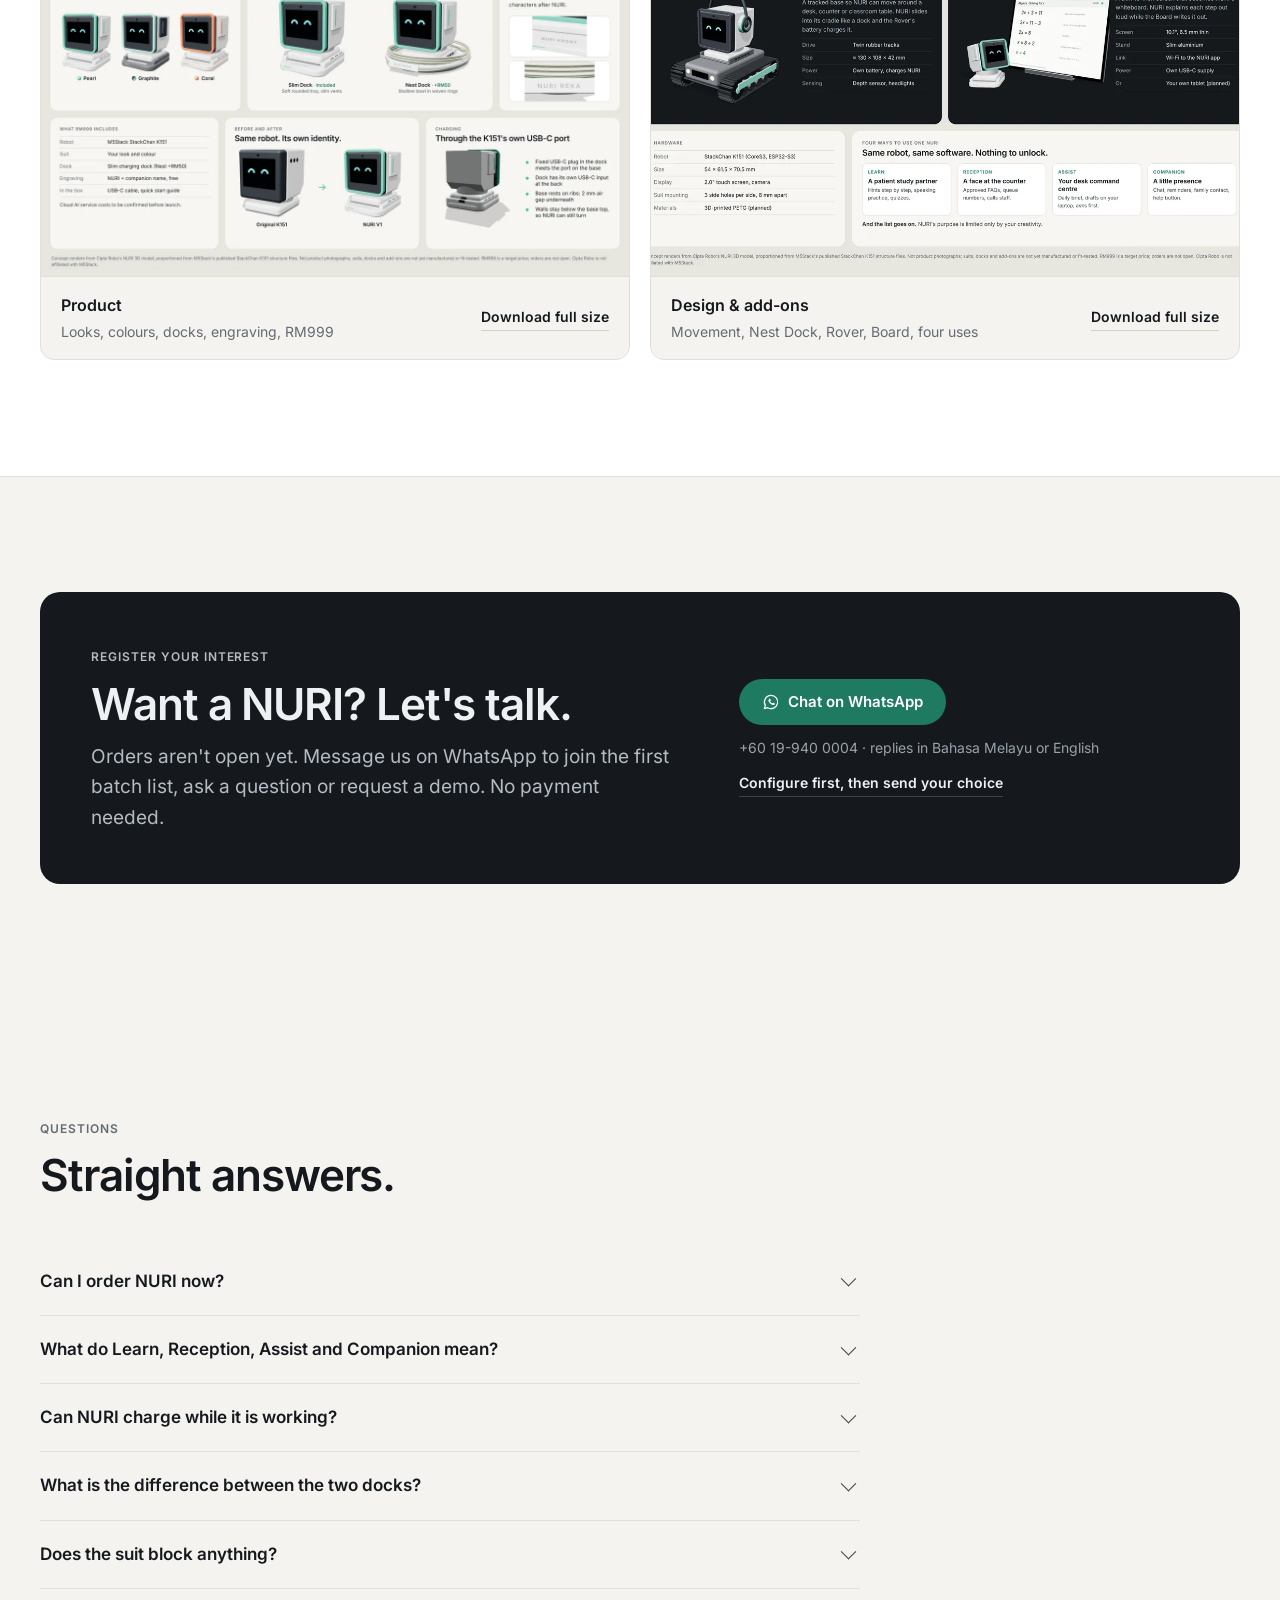
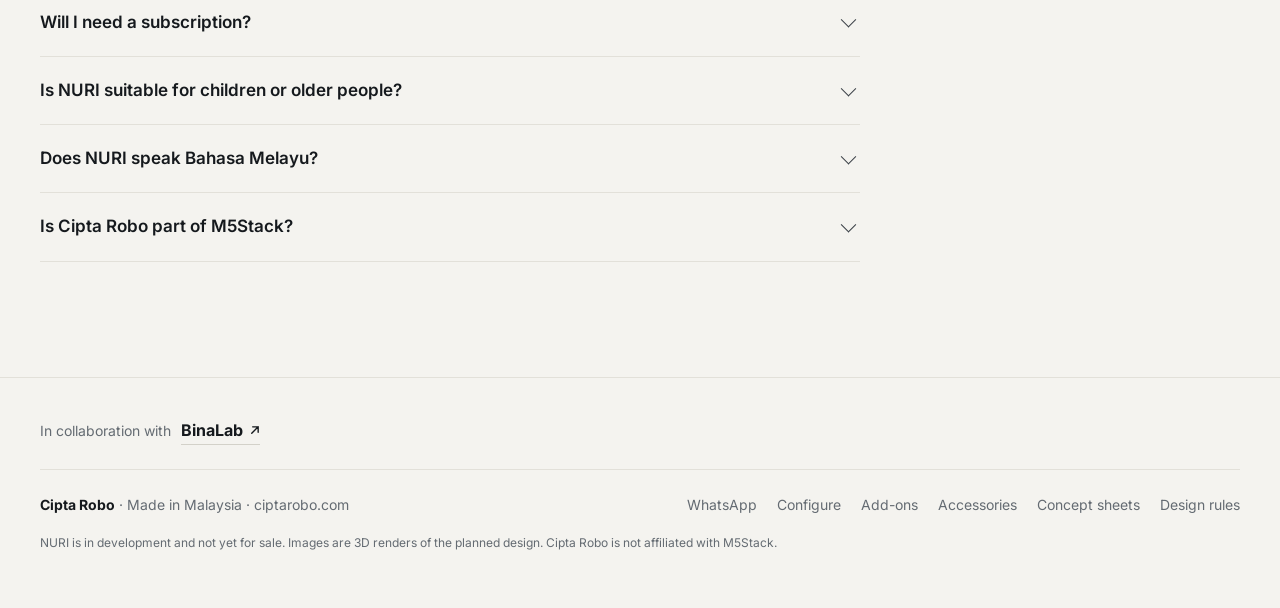
==== commit 51cbb584: "NURI in action: no props touching the dock The Nest Dock ran into the tablet stand in the Reception " ====
--- a/index.html
+++ b/index.html
@@ -19,7 +19,7 @@
 <script type="application/ld+json">{"@context":"https://schema.org","@type":"Organization","name":"Cipta Robo","url":"https://ciptarobo.com/","logo":"https://ciptarobo.com/assets/logo/icon-512.png","areaServed":"MY","contactPoint":{"@type":"ContactPoint","contactType":"sales","telephone":"+60199400004","availableLanguage":["ms","en"]}}</script>
 <link rel="icon" href="favicon.svg" type="image/svg+xml"><link rel="apple-touch-icon" href="apple-touch-icon.png">
 <link rel="preload" href="assets/fonts/inter-latin-var.woff2" as="font" type="font/woff2" crossorigin>
-<link rel="stylesheet" href="assets/site.css?v=bf02472b">
+<link rel="stylesheet" href="assets/site.css?v=65cba5c4">
 <script type="importmap">{"imports":{"three":"./vendor/three/three.module.min.js","three/addons/":"./vendor/three/addons/"}}</script>
 </head>
 <body>
@@ -287,6 +287,6 @@
  <div class="wrap" style="margin-top:16px;font-size:12px">NURI is in development and not yet for sale. Images are 3D renders of the planned design. Cipta Robo is not affiliated with M5Stack.</div>
 </footer>
 
-<script type="module" src="assets/home.js?v=bf02472b"></script>
+<script type="module" src="assets/home.js?v=65cba5c4"></script>
 </body>
 </html>
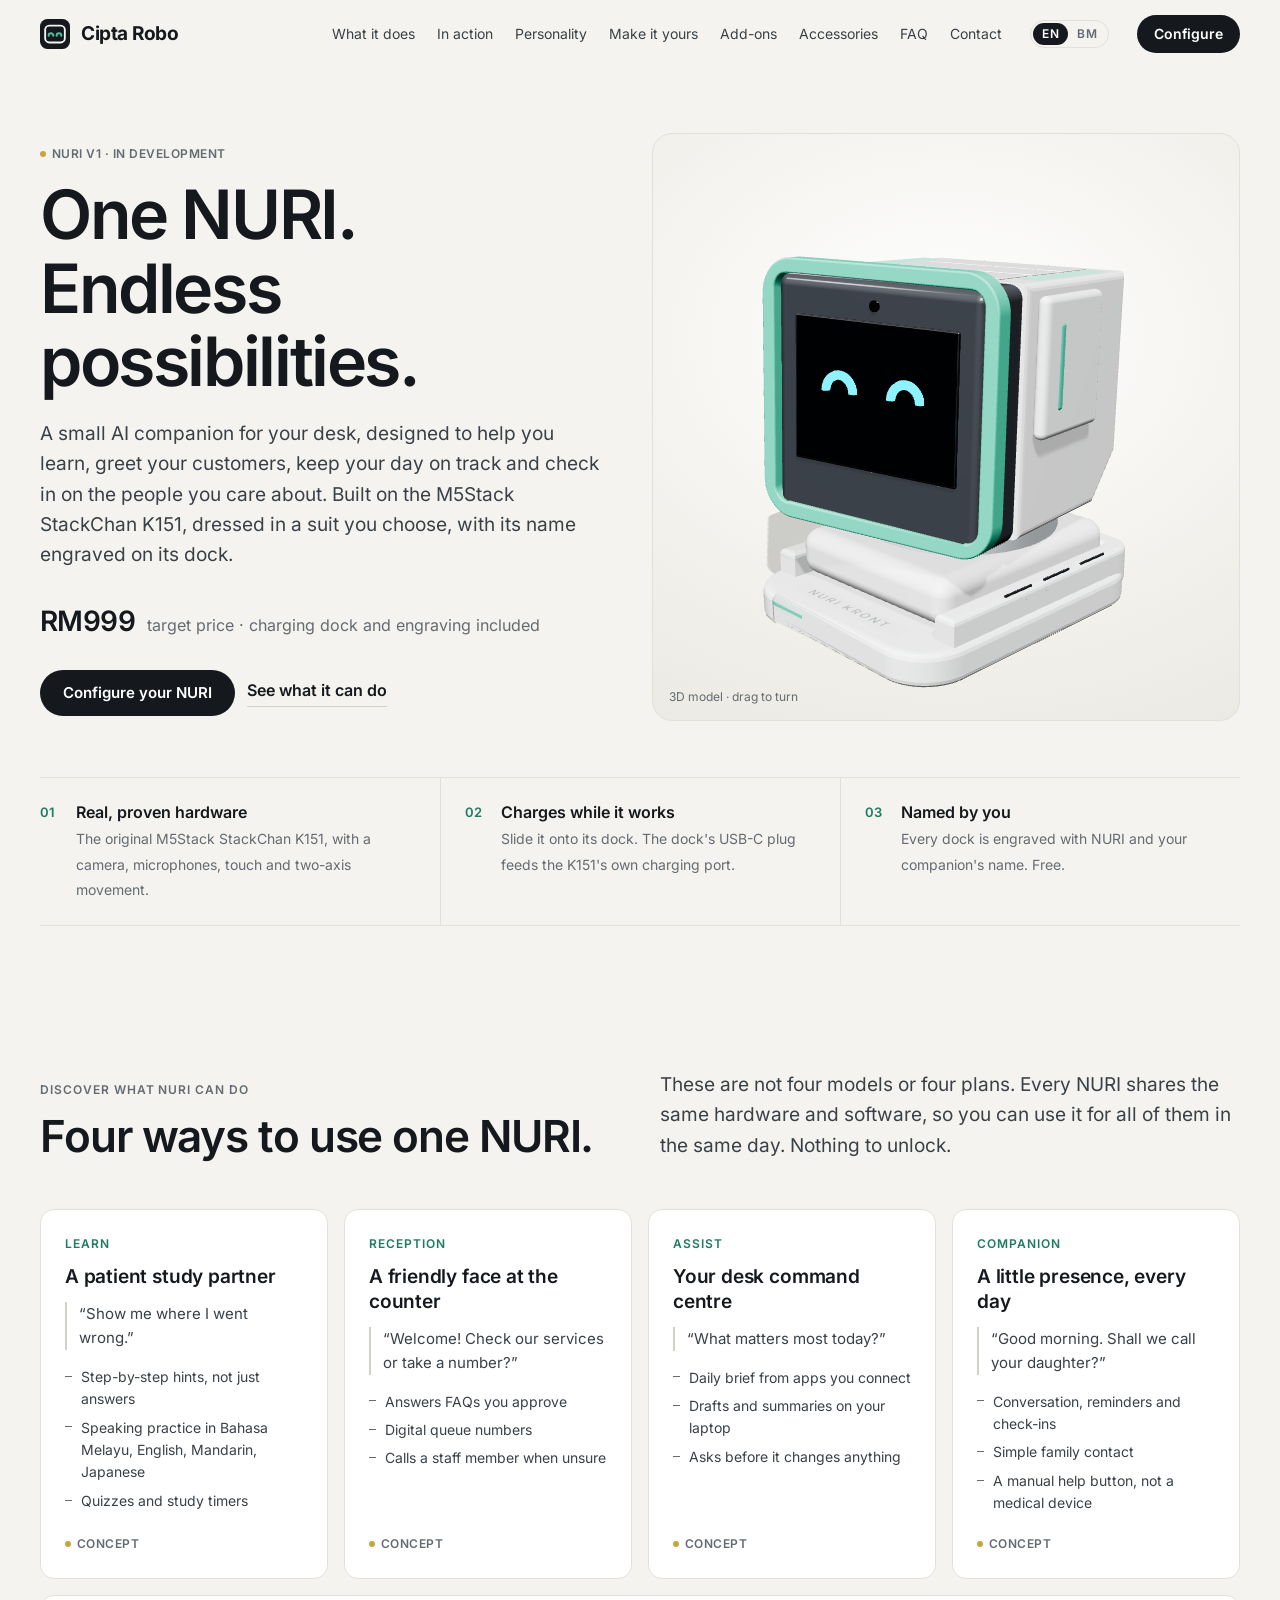
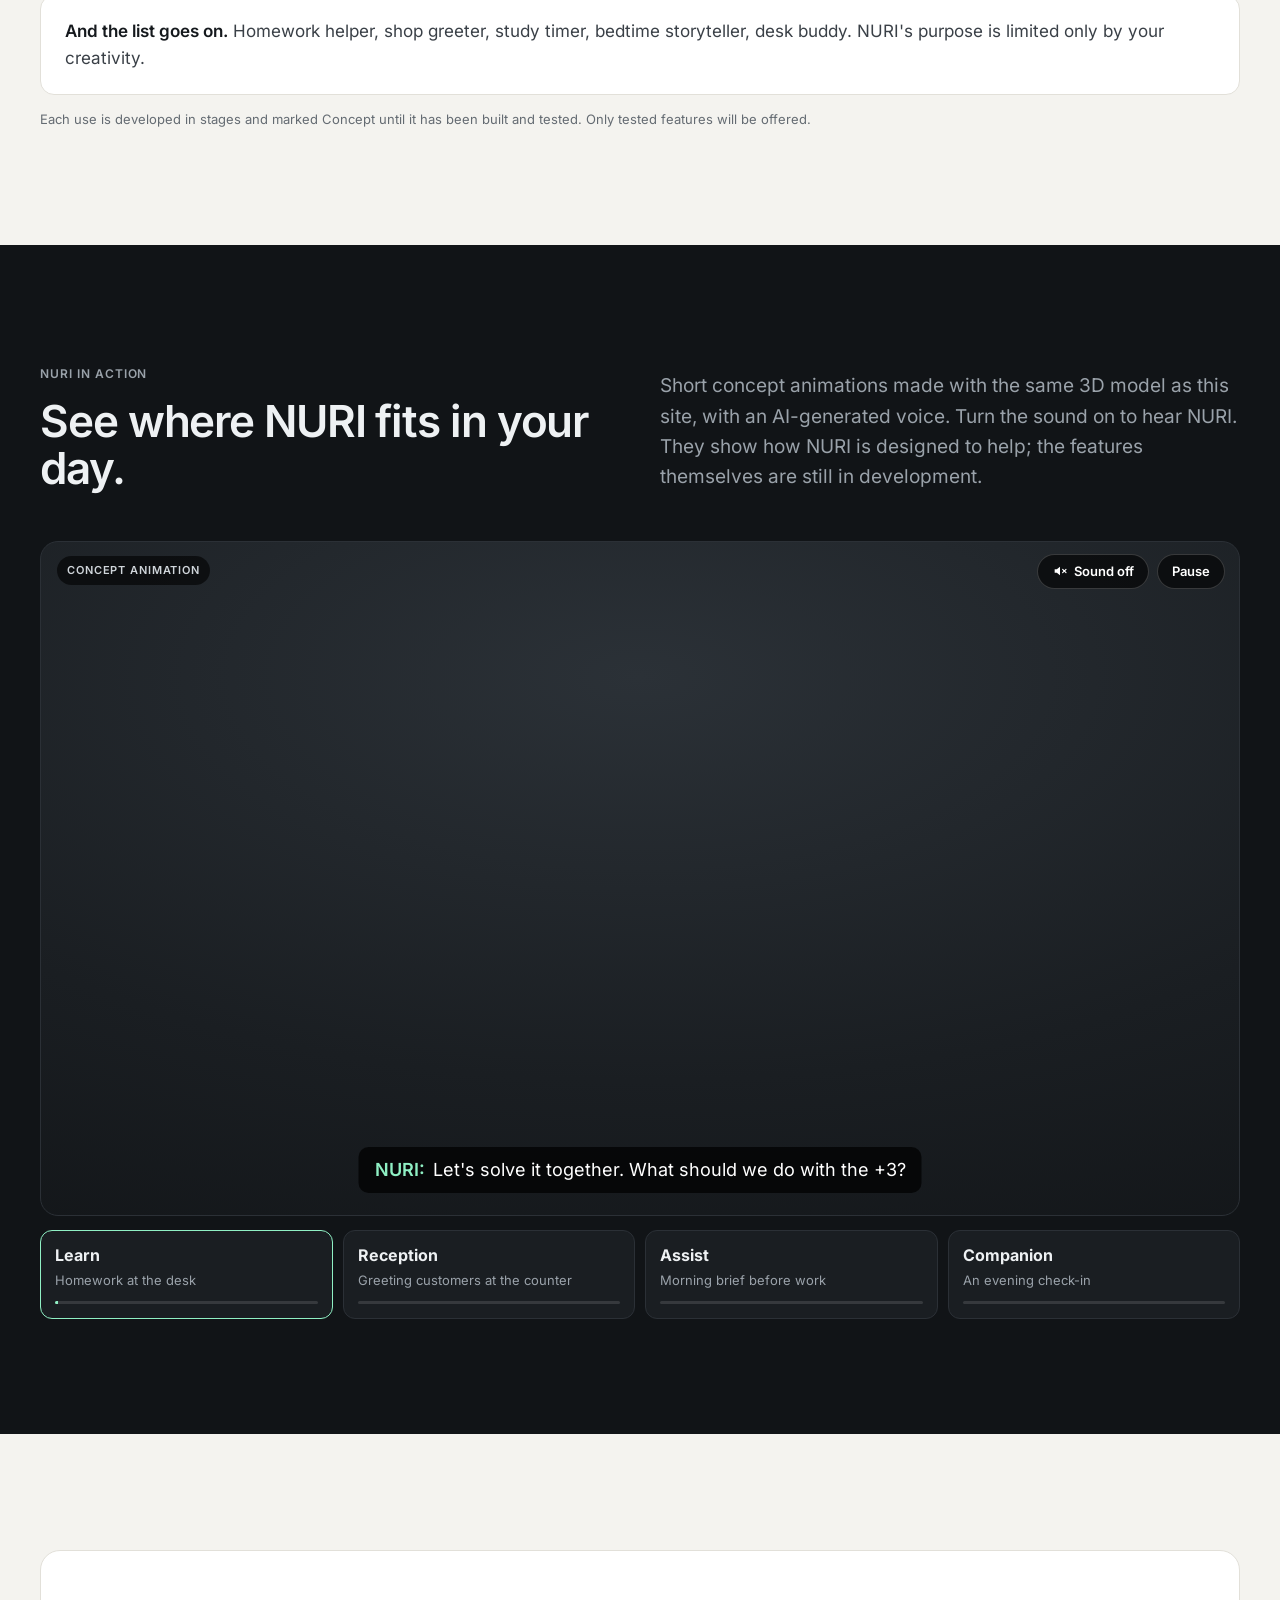
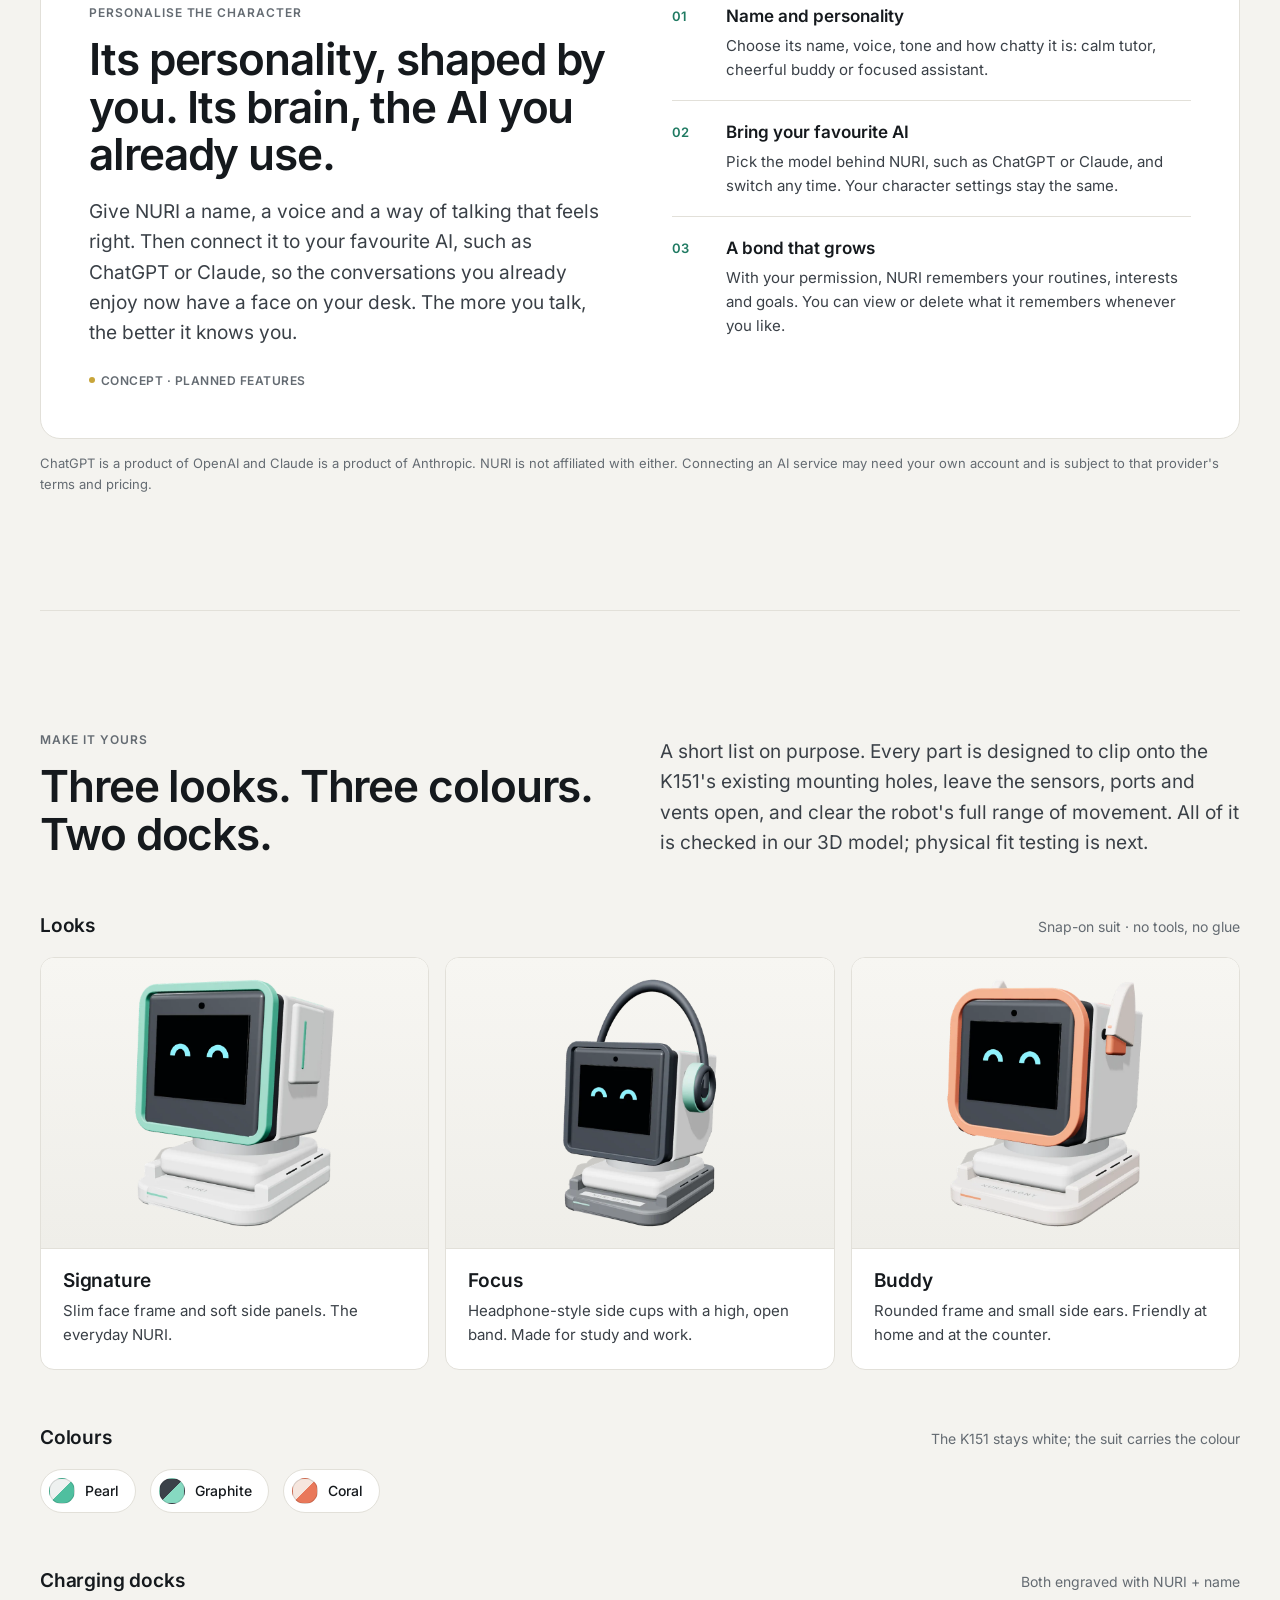
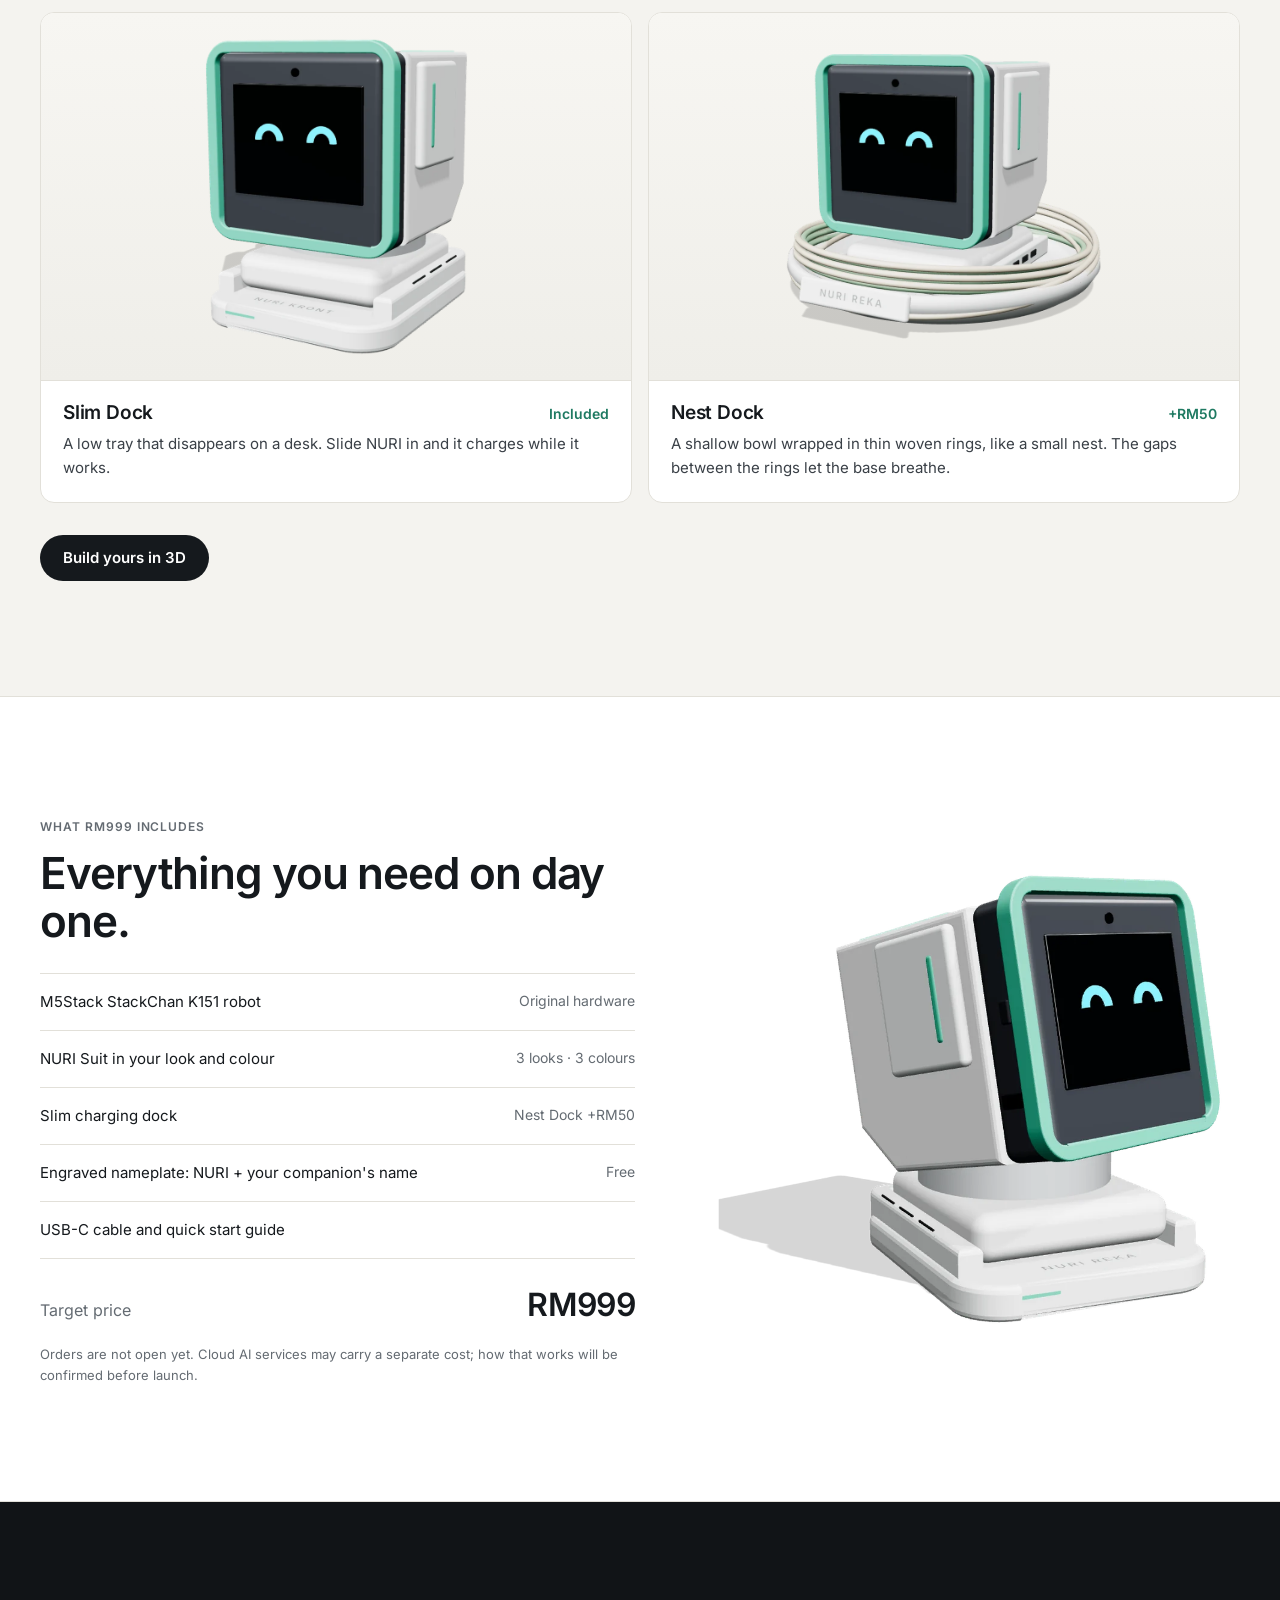
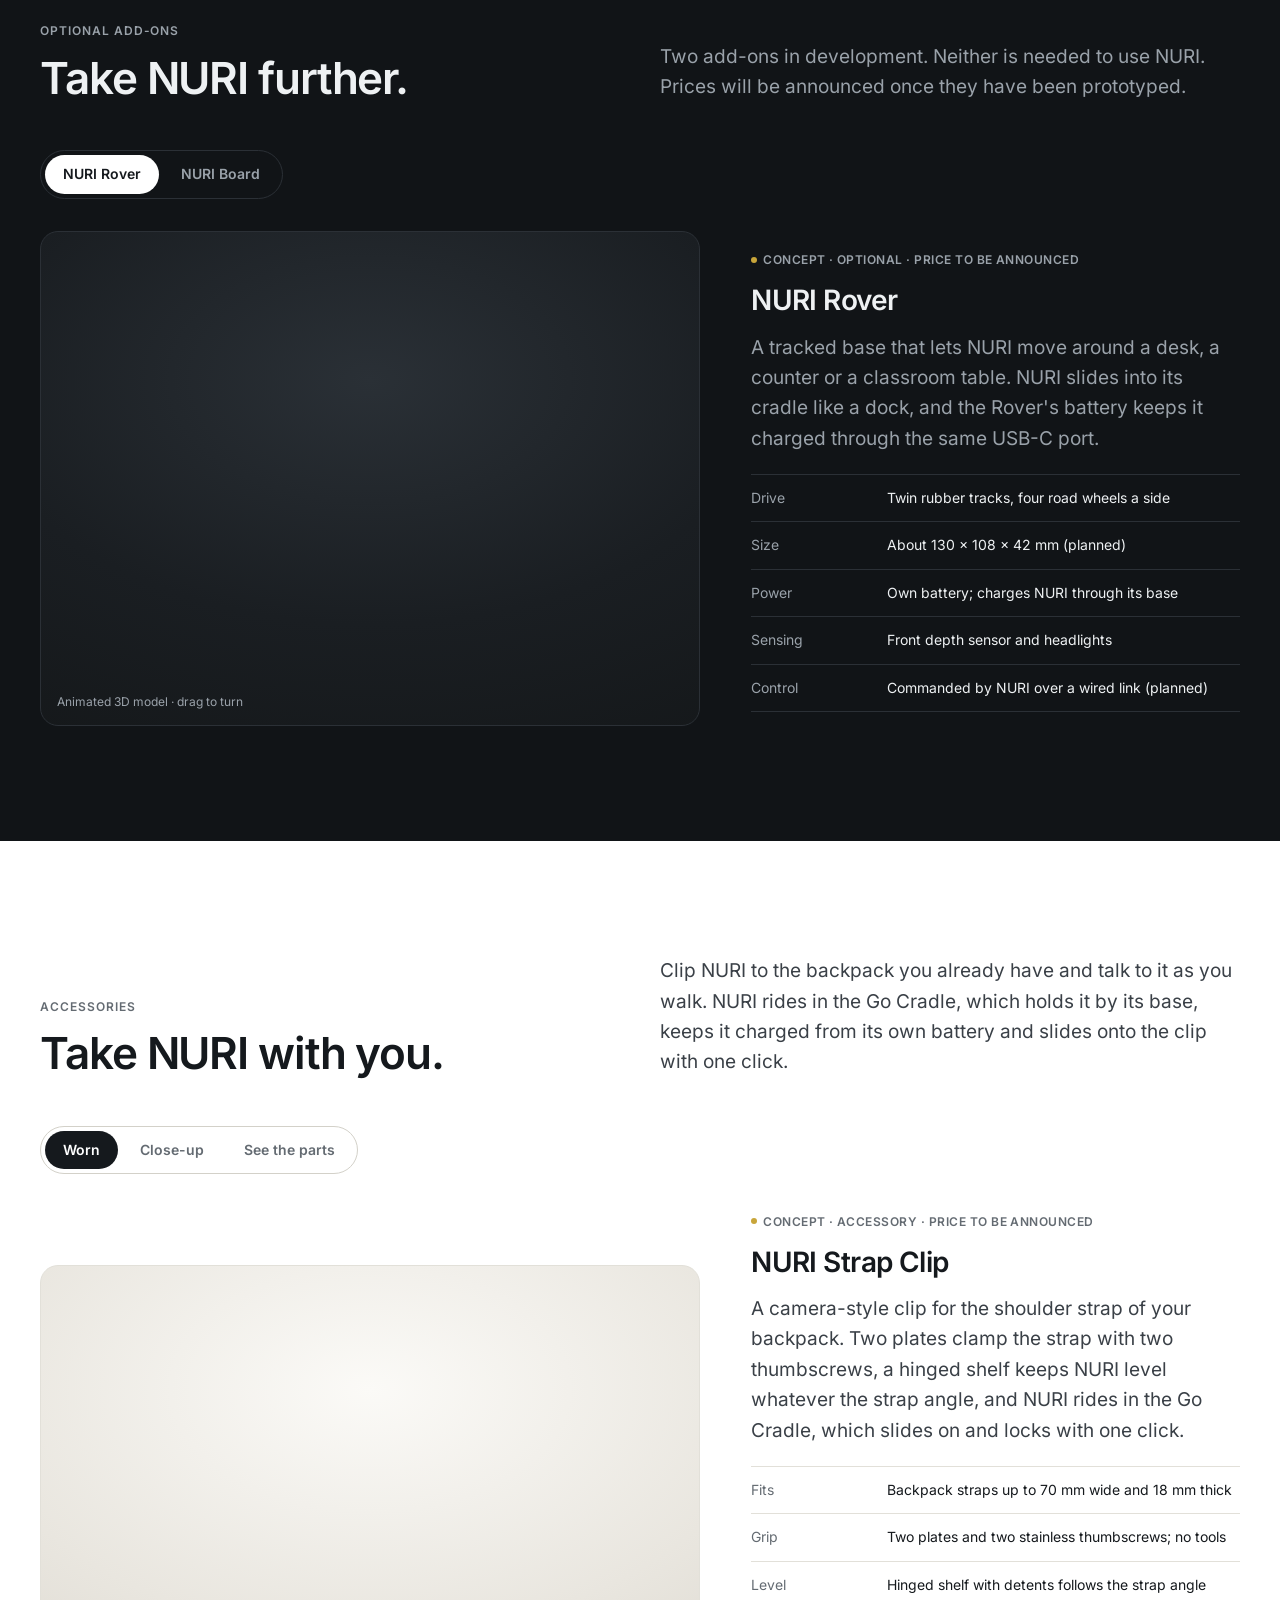
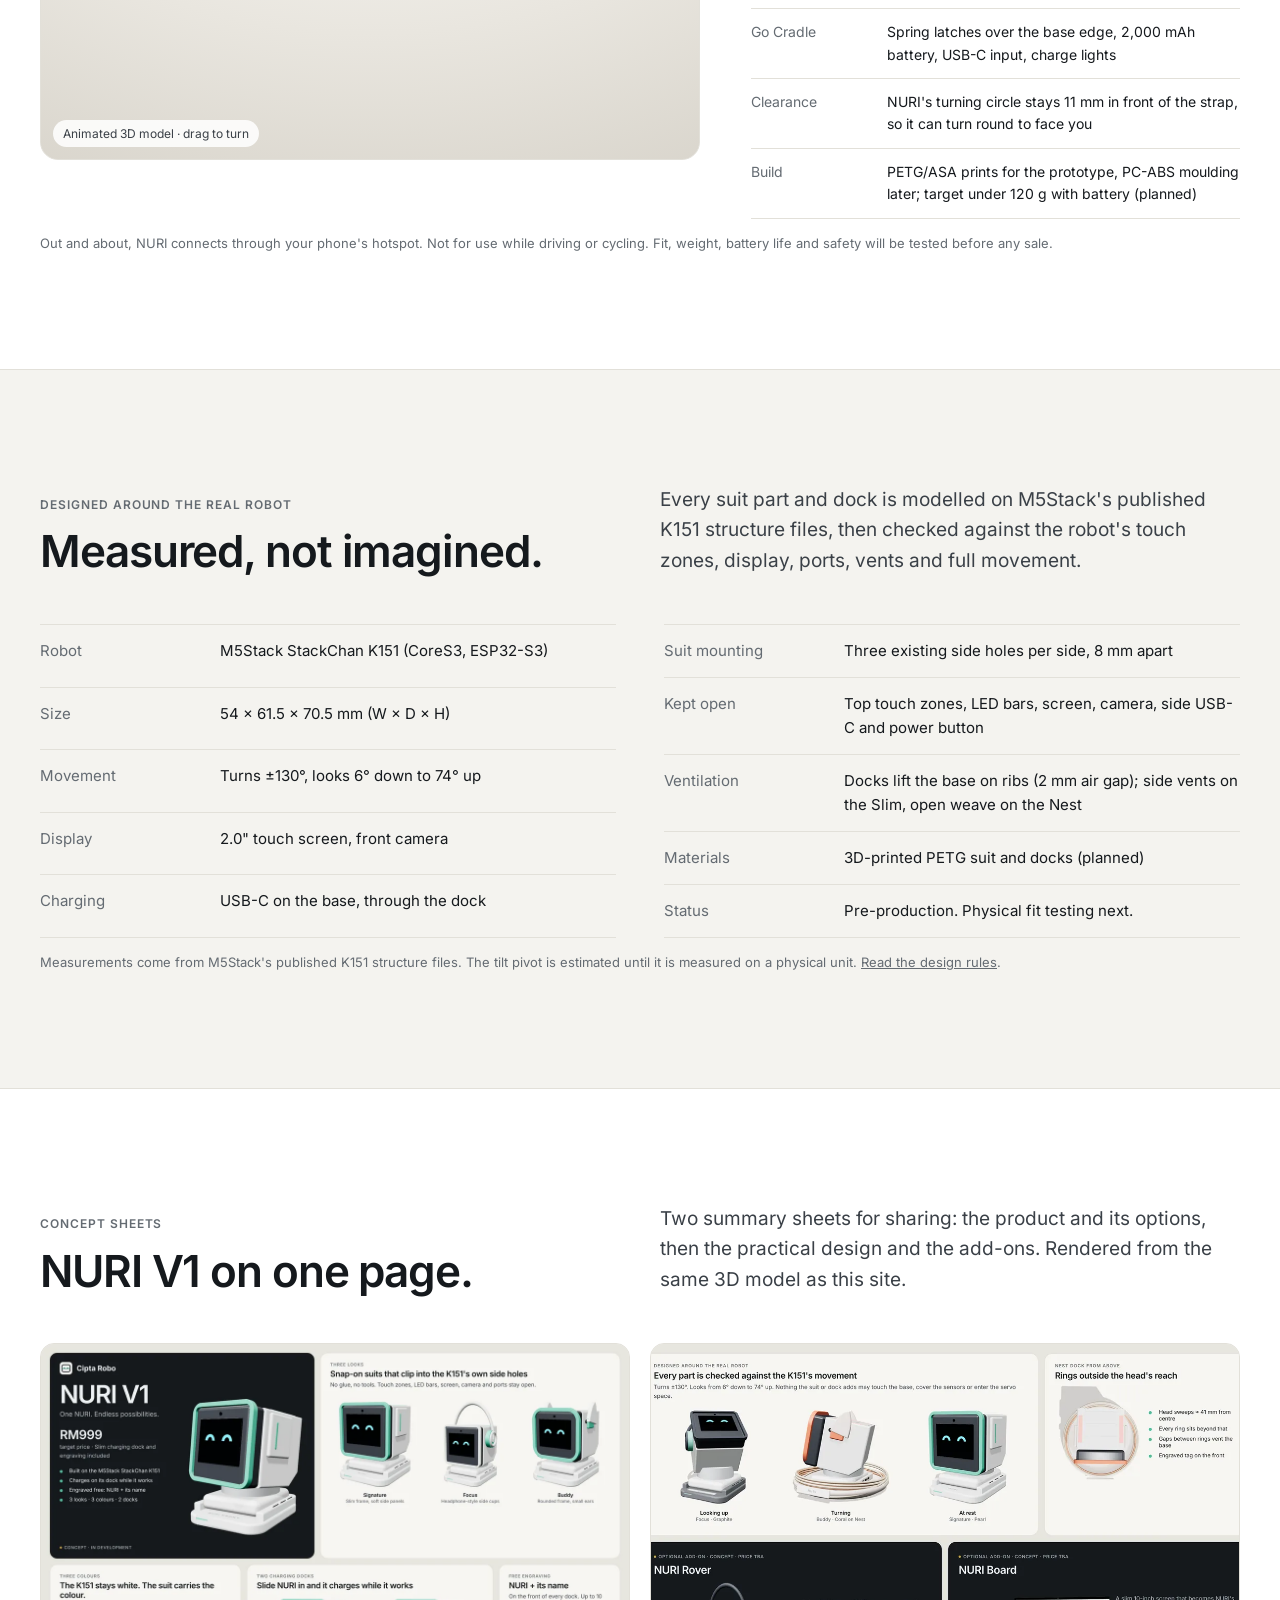
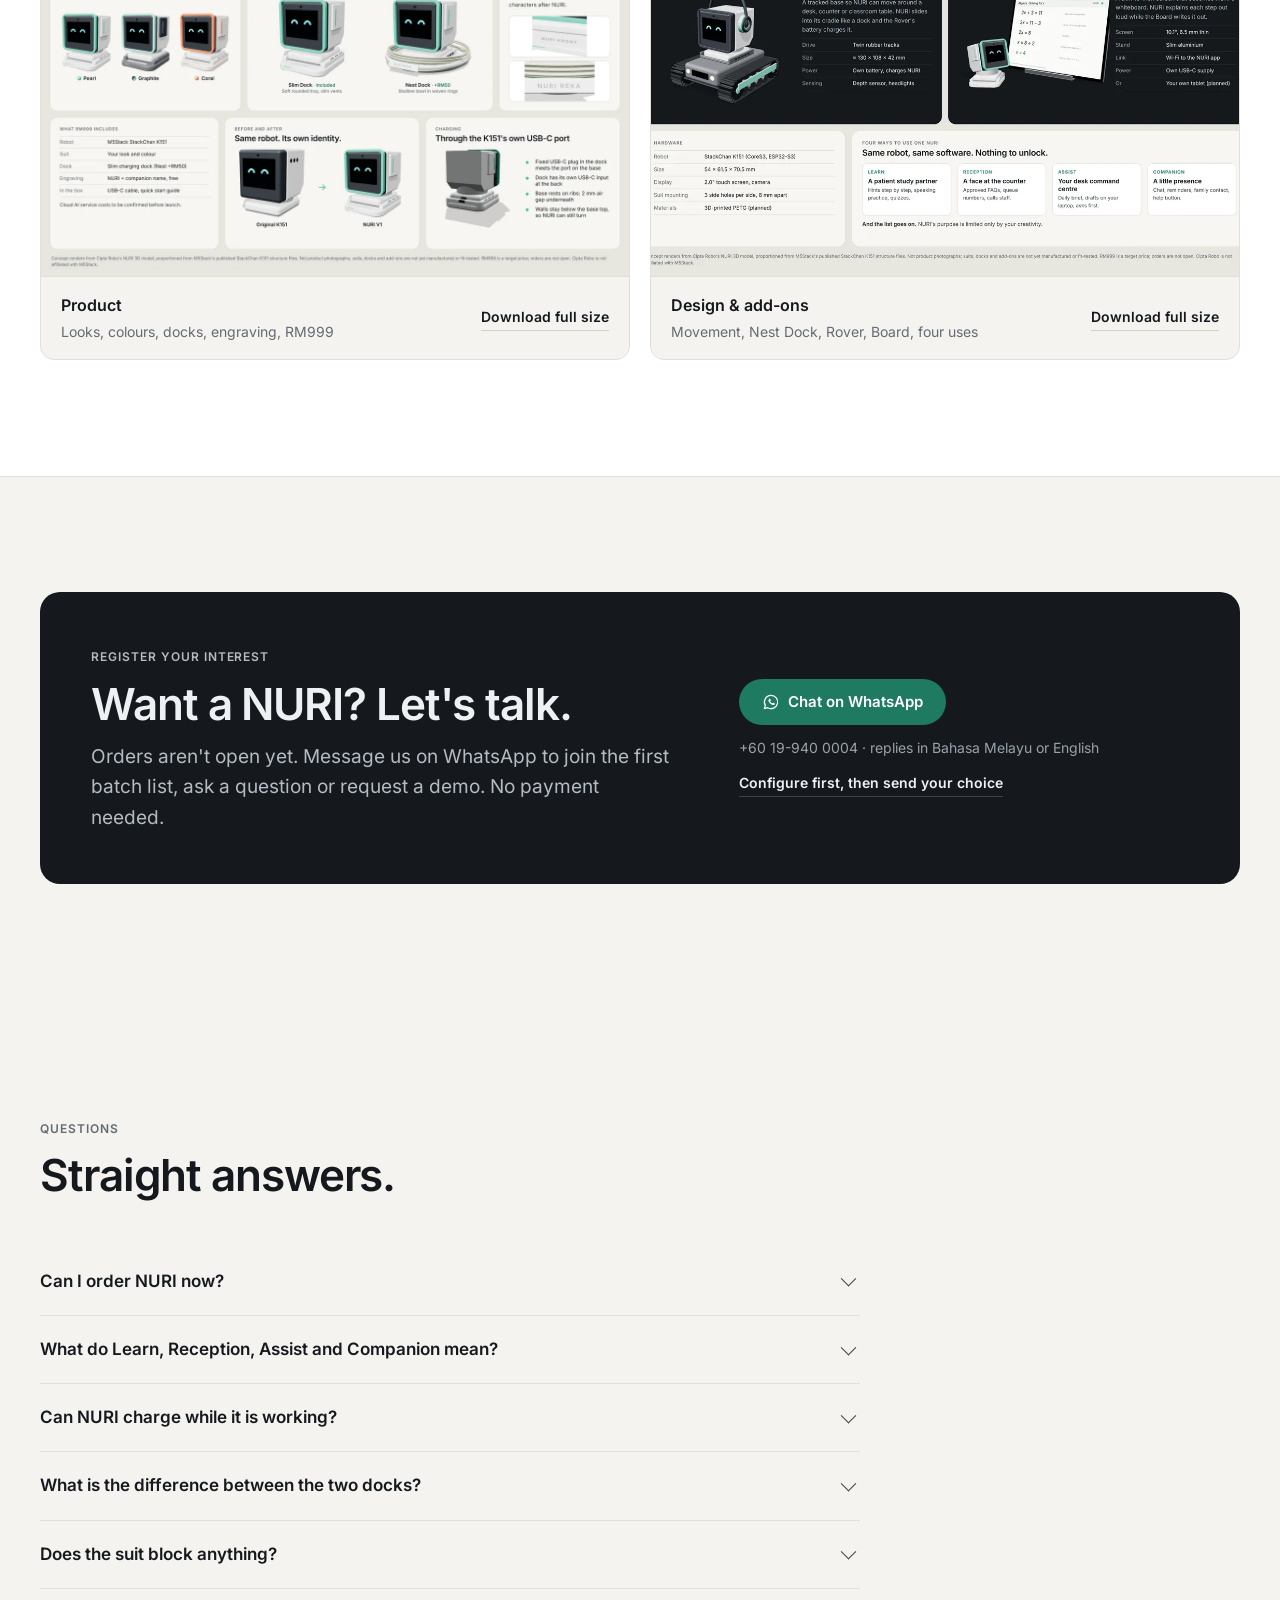
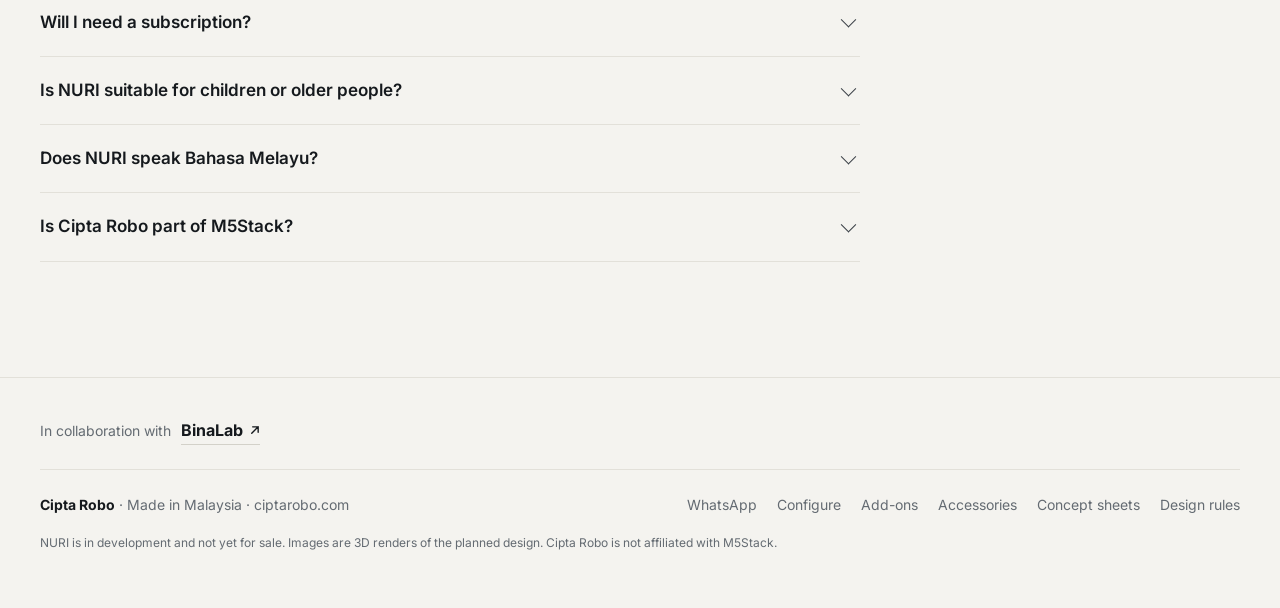
==== commit 30a9f5a7: "Visitor count in the footer and SEO pass - assets/visitors.js: one running total (never resets), eac" ====
--- a/index.html
+++ b/index.html
@@ -3,8 +3,8 @@
 <head>
 <meta charset="utf-8">
 <meta name="viewport" content="width=device-width,initial-scale=1">
-<title>NURI by Cipta Robo · A desktop AI companion</title>
-<meta name="description" content="NURI is a desktop AI companion built on the M5Stack StackChan K151, with a suit you choose, a charging dock and its name engraved. Target price RM999. In development.">
+<title>NURI by Cipta Robo · AI desktop companion robot from Malaysia</title>
+<meta name="description" content="NURI is an AI desktop companion robot from Malaysia, built on the M5Stack StackChan K151. Choose its look and colour, engrave its name. Target price RM999.">
 <meta name="theme-color" content="#f4f3ef">
 <link rel="canonical" href="https://ciptarobo.com/">
 <link rel="alternate" hreflang="en" href="https://ciptarobo.com/"><link rel="alternate" hreflang="ms" href="https://ciptarobo.com/ms/"><link rel="alternate" hreflang="x-default" href="https://ciptarobo.com/">
@@ -15,11 +15,13 @@
 <meta property="og:description" content="One NURI. Endless possibilities. A desktop AI companion in development in Malaysia.">
 <meta property="og:image" content="https://ciptarobo.com/assets/img/og.png">
 <meta property="og:image:width" content="1200"><meta property="og:image:height" content="630">
+<meta property="og:image:alt" content="NURI, a small desktop robot with a mint face frame, on its charging dock">
+<meta property="og:locale" content="en_MY"><meta property="og:locale:alternate" content="ms_MY">
 <meta name="twitter:card" content="summary_large_image">
-<script type="application/ld+json">{"@context":"https://schema.org","@type":"Organization","name":"Cipta Robo","url":"https://ciptarobo.com/","logo":"https://ciptarobo.com/assets/logo/icon-512.png","areaServed":"MY","contactPoint":{"@type":"ContactPoint","contactType":"sales","telephone":"+60199400004","availableLanguage":["ms","en"]}}</script>
+<script type="application/ld+json" id="ld-site">{"@context":"https://schema.org","@graph":[{"@type":"Organization","@id":"https://ciptarobo.com/#org","name":"Cipta Robo","url":"https://ciptarobo.com/","logo":"https://ciptarobo.com/assets/logo/icon-512.png","areaServed":"MY","contactPoint":{"@type":"ContactPoint","contactType":"sales","telephone":"+60199400004","availableLanguage":["ms","en"]}},{"@type":"WebSite","@id":"https://ciptarobo.com/#website","url":"https://ciptarobo.com/","name":"Cipta Robo","publisher":{"@id":"https://ciptarobo.com/#org"},"inLanguage":["en","ms"]},{"@type":"Product","@id":"https://ciptarobo.com/#nuri","name":"NURI","brand":{"@type":"Brand","name":"Cipta Robo"},"manufacturer":{"@id":"https://ciptarobo.com/#org"},"image":"https://ciptarobo.com/assets/img/og.png","url":"https://ciptarobo.com/","description":"NURI is an AI desktop companion robot from Malaysia, built on the M5Stack StackChan K151. Choose its look and colour, engrave its name. Target price RM999.","category":"AI companion robot"},{"@type":"FAQPage","@id":"https://ciptarobo.com/#faq","inLanguage":"en","mainEntity":[{"@type":"Question","name":"Can I order NURI now?","acceptedAnswer":{"@type":"Answer","text":"Not yet. NURI is in development. The first units will be a small batch after the suit and docks have been fit-tested on real K151 robots. RM999 is the target price. Message us on WhatsApp to join the first batch list."}},{"@type":"Question","name":"What do Learn, Reception, Assist and Companion mean?","acceptedAnswer":{"@type":"Answer","text":"They are four ways to use the same NURI, not four products. Every NURI gets the same features as they are released. You never pay to unlock a use."}},{"@type":"Question","name":"Can NURI charge while it is working?","acceptedAnswer":{"@type":"Answer","text":"Yes. The K151 charges through the USB-C port on its base. Both docks have a fixed USB-C plug that lines up with that port, so NURI can keep running on your desk while it charges."}},{"@type":"Question","name":"What is the difference between the two docks?","acceptedAnswer":{"@type":"Answer","text":"They charge the same way. The Slim Dock is a low, rounded tray and comes with every NURI. The Nest Dock is a shallow bowl wrapped in woven rings, for RM50 more. Both carry the free NURI + name engraving."}},{"@type":"Question","name":"Does the suit block anything?","acceptedAnswer":{"@type":"Answer","text":"It is designed not to. Suit parts mount on the K151's existing side holes and leave the top touch zones, LED light bars, screen, camera, side USB-C port and power button open. Every part is checked in our 3D model against the robot's full range of movement, and will be tested on real K151 robots before any sale."}},{"@type":"Question","name":"Will I need a subscription?","acceptedAnswer":{"@type":"Answer","text":"NURI's voice and AI features use cloud services that cost money to run. Whether that is included, a small subscription or bring-your-own key will be decided and stated clearly before any sale."}},{"@type":"Question","name":"Is NURI suitable for children or older people?","acceptedAnswer":{"@type":"Answer","text":"Both are in mind, with extra care. Child use will need guardian controls and strict privacy. The Companion help button is a convenience, not a medical or emergency device."}},{"@type":"Question","name":"Does NURI speak Bahasa Melayu?","acceptedAnswer":{"@type":"Answer","text":"That is the plan. NURI is being designed to talk in Bahasa Melayu and English, including switching between the two the way we do every day. The voices in the animations on this site are AI-generated previews; the final voice will be chosen and tested before launch."}},{"@type":"Question","name":"Is Cipta Robo part of M5Stack?","acceptedAnswer":{"@type":"Answer","text":"No. Cipta Robo is an independent Malaysian studio. NURI is built on the M5Stack StackChan K151; reseller and branding terms are being confirmed with the supplier."}}]}]}</script>
 <link rel="icon" href="favicon.svg" type="image/svg+xml"><link rel="apple-touch-icon" href="apple-touch-icon.png">
 <link rel="preload" href="assets/fonts/inter-latin-var.woff2" as="font" type="font/woff2" crossorigin>
-<link rel="stylesheet" href="assets/site.css?v=65cba5c4">
+<link rel="stylesheet" href="assets/site.css?v=34bad43a">
 <script type="importmap">{"imports":{"three":"./vendor/three/three.module.min.js","three/addons/":"./vendor/three/addons/"}}</script>
 </head>
 <body>
@@ -281,12 +283,13 @@
 <footer class="site-foot">
 <div class="wrap collab"><span>In collaboration with</span><a href="https://binalab.my" target="_blank" rel="noopener" aria-label="BinaLab (opens in a new tab)">BinaLab<svg viewBox="0 0 12 12" width="11" height="11" aria-hidden="true"><path d="M4 2h6v6M10 2 3 9" fill="none" stroke="currentColor" stroke-width="1.5" stroke-linecap="round" stroke-linejoin="round"/></svg></a></div>
  <div class="wrap foot-row">
-  <div><b style="color:var(--ink)">Cipta Robo</b> · Made in Malaysia · ciptarobo.com</div>
+  <div><b style="color:var(--ink)">Cipta Robo</b> · Made in Malaysia · ciptarobo.com <span class="visitors" data-visitors hidden></span></div>
   <div class="foot-links"><a href="https://wa.me/60199400004" target="_blank" rel="noopener">WhatsApp</a><a href="configure.html">Configure</a><a href="#add-ons">Add-ons</a><a href="#accessories">Accessories</a><a href="#concept-sheets">Concept sheets</a><a href="https://github.com/danialrohaizat012-sys/aicompanion/blob/main/docs/k151-design-rules.md">Design rules</a></div>
  </div>
  <div class="wrap" style="margin-top:16px;font-size:12px">NURI is in development and not yet for sale. Images are 3D renders of the planned design. Cipta Robo is not affiliated with M5Stack.</div>
 </footer>
 
-<script type="module" src="assets/home.js?v=65cba5c4"></script>
+<script type="module" src="assets/home.js?v=34bad43a"></script>
+<script type="module" src="assets/visitors.js?v=34bad43a"></script>
 </body>
 </html>
--- a/assets/site.css
+++ b/assets/site.css
@@ -300,3 +300,4 @@
 @media (max-width:560px){.acc-label{font-size:11px;padding:2px 7px}}
 @media (max-width:760px){.acc .addon-stage{aspect-ratio:1/1}}
 .acc .addon-stage .stage-note{background:#ffffffd9;color:var(--ink-2);border-radius:999px;padding:4px 10px;left:12px;bottom:12px}
+.visitors{margin-left:.6em;padding-left:.6em;border-left:1px solid var(--line-2);white-space:nowrap}
